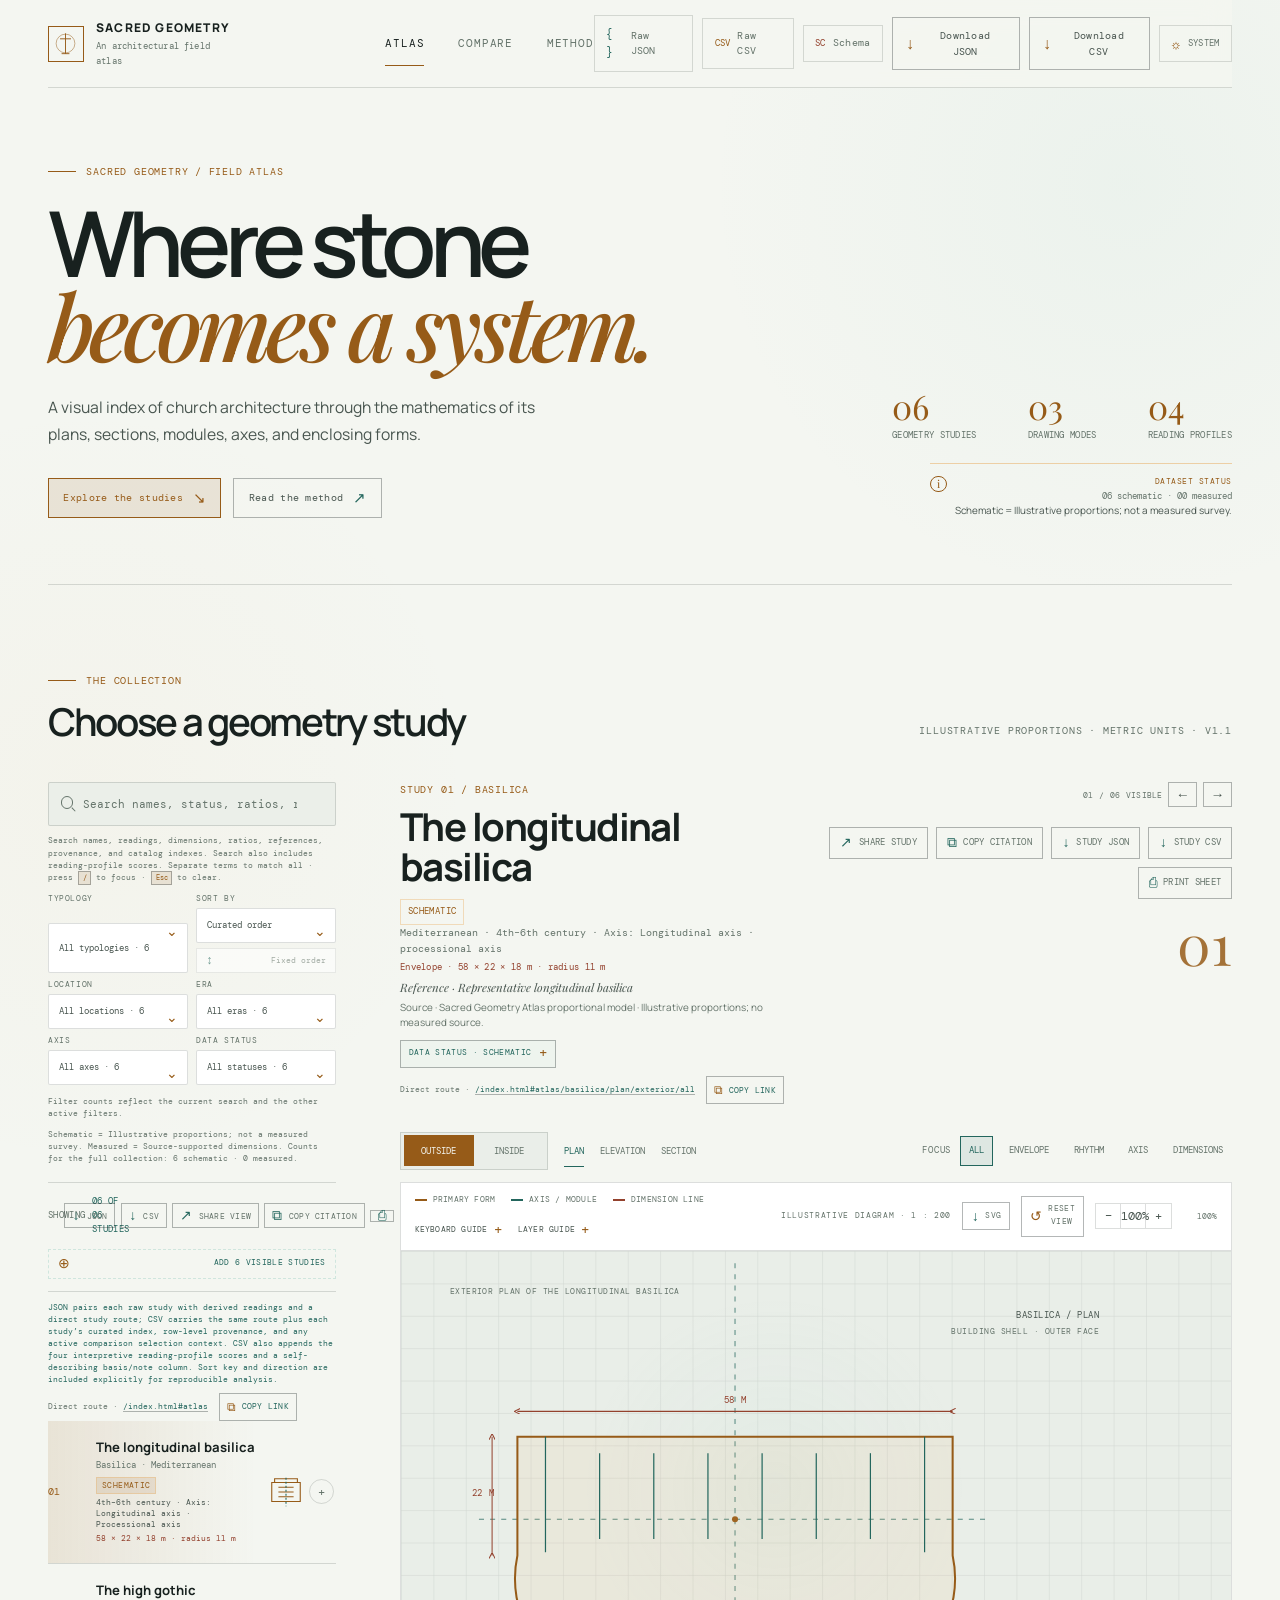
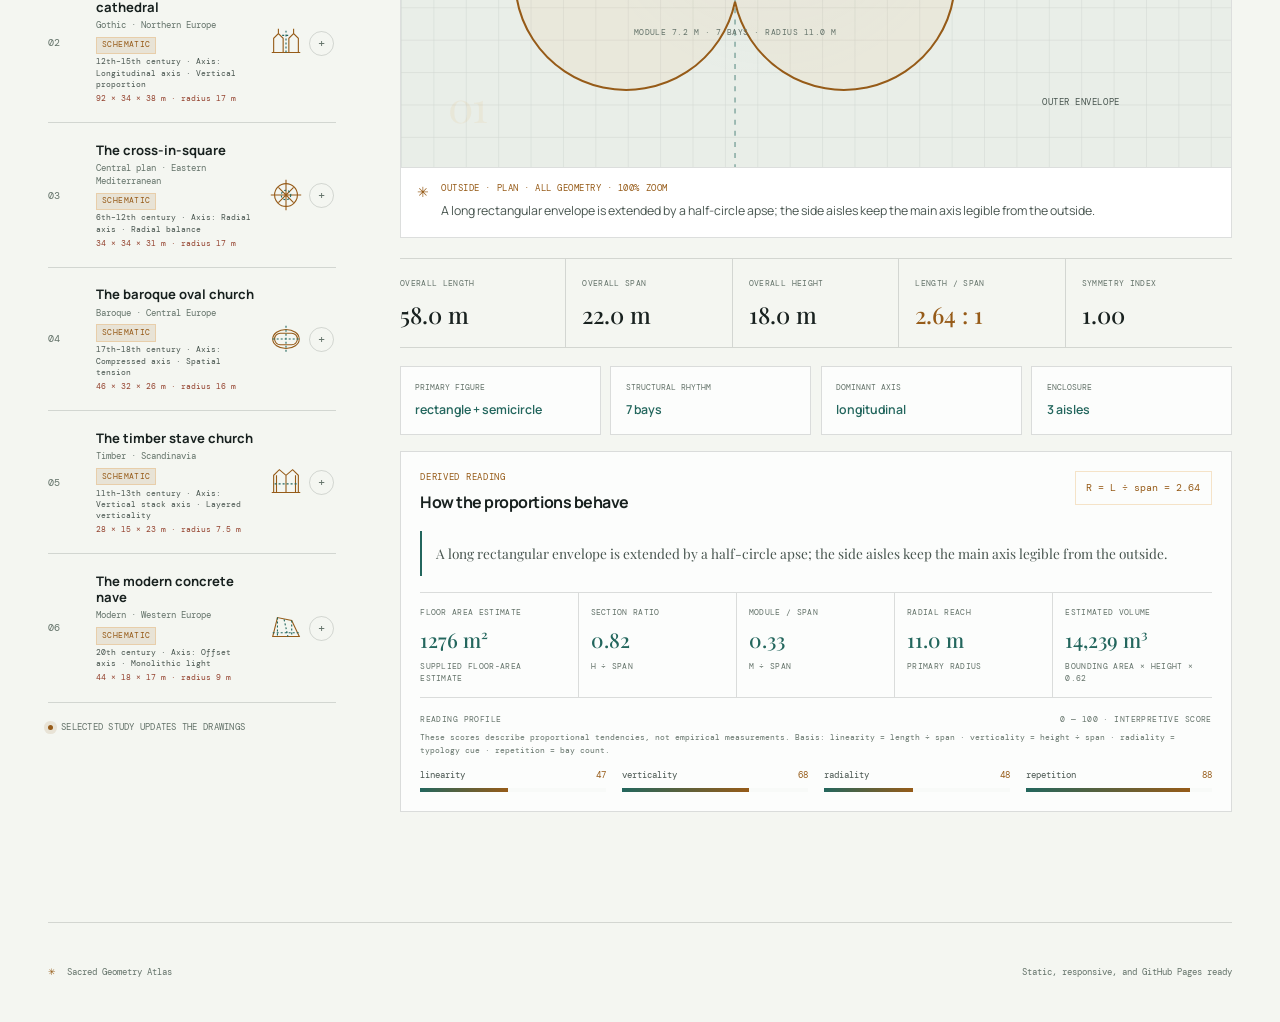
==== index.html @ 27d49a36 "Add static record Atlas handoffs" ====
<!doctype html>
<html lang="en">
  <head>
    <meta charset="utf-8" />
    <meta name="viewport" content="width=device-width, initial-scale=1" />
    <meta name="theme-color" media="(prefers-color-scheme: dark)" content="#111817" />
    <meta name="theme-color" media="(prefers-color-scheme: light)" content="#f4f6f1" />
    <meta name="color-scheme" content="light dark" />
    <script>
      (() => {
        const storageKey = "sacred-geometry-atlas-theme";
        const validModes = ["system", "light", "dark"];
        let storedMode = "";
        try {
          storedMode = window.localStorage.getItem(storageKey) || "";
        } catch (error) {
          // A private or restricted context can decline local preference storage.
        }
        const systemTheme = typeof window.matchMedia === "function" && window.matchMedia("(prefers-color-scheme: light)").matches
          ? "light"
          : "dark";
        const mode = validModes.includes(storedMode) ? storedMode : "system";
        const theme = mode === "system" ? systemTheme : mode;
        document.documentElement.dataset.theme = theme;
        document.documentElement.dataset.themeMode = mode;
        document.documentElement.dataset.themeSource = mode === "system" ? "system" : "user";
        document.documentElement.style.colorScheme = theme;
        const themeColors = typeof document.querySelectorAll === "function"
          ? Array.from(document.querySelectorAll('meta[name="theme-color"]'))
          : [];
        if (!themeColors.length) {
          const themeColor = document.querySelector('meta[name="theme-color"]');
          if (themeColor) themeColors.push(themeColor);
        }
        themeColors.forEach((themeColor) => themeColor.setAttribute("content", theme === "light" ? "#f4f6f1" : "#111817"));
      })();
    </script>
    <link rel="icon" href="favicon.svg" type="image/svg+xml" />
    <link rel="manifest" href="site.webmanifest" />
    <link rel="apple-touch-icon" sizes="180x180" href="icons/atlas-180.png" />
    <meta name="application-name" content="Sacred Geometry Atlas" />
    <meta name="mobile-web-app-capable" content="yes" />
    <meta name="apple-mobile-web-app-capable" content="yes" />
    <meta name="apple-mobile-web-app-title" content="Geometry Atlas" />
    <meta
      name="description"
      content="Sacred Geometry Atlas — an interactive study of church interiors, exteriors, proportions, modules, and symmetry."
    />
    <meta name="robots" content="index, follow" />
    <link rel="canonical" href="./" />
    <meta property="og:type" content="website" />
    <meta property="og:title" content="Sacred Geometry Atlas" />
    <meta
      property="og:description"
      content="Explore church architecture through plans, sections, modules, axes, and enclosing forms."
    />
    <meta property="og:url" content="./" />
    <meta property="og:image" content="og.png" />
    <meta property="og:image:alt" content="Sacred Geometry Atlas title card with an architectural cross-axis and circle drawing." />
    <meta property="og:image:type" content="image/png" />
    <meta property="og:image:width" content="1200" />
    <meta property="og:image:height" content="630" />
    <meta name="twitter:card" content="summary_large_image" />
    <meta name="twitter:title" content="Sacred Geometry Atlas" />
    <meta
      name="twitter:description"
      content="Explore church architecture through plans, sections, modules, axes, and enclosing forms."
    />
    <meta name="twitter:image" content="og.png" />
    <meta name="twitter:image:alt" content="Sacred Geometry Atlas title card with an architectural cross-axis and circle drawing." />
    <script type="application/ld+json">
      {
        "@context": "https://schema.org",
        "@type": "CollectionPage",
        "name": "Sacred Geometry Atlas",
        "description": "An interactive study of church interiors, exteriors, proportions, modules, and symmetry.",
        "inLanguage": "en",
        "isAccessibleForFree": true,
        "keywords": ["church architecture", "sacred geometry", "architectural proportion", "plans", "sections"],
        "mainEntity": {
          "@type": "Dataset",
          "@id": "data/geometry.json",
          "name": "Sacred Geometry Atlas geometry dataset",
          "description": "Schematic proportional studies of church geometry with plans, sections, modules, axes, and enclosing forms.",
          "encodingFormat": "application/json",
          "distribution": [
            {
              "@type": "DataDownload",
              "encodingFormat": "application/json",
              "contentUrl": "data/geometry.json"
            },
            {
              "@type": "DataDownload",
              "encodingFormat": "text/csv",
              "contentUrl": "data/geometry.csv"
            },
            {
              "@type": "DataDownload",
              "encodingFormat": "application/schema+json",
              "contentUrl": "data/geometry.schema.json"
            }
          ]
        }
      }
    </script>
    <title>Sacred Geometry Atlas</title>
    <link rel="preconnect" href="https://fonts.googleapis.com" />
    <link rel="preconnect" href="https://fonts.gstatic.com" crossorigin />
    <link
      href="https://fonts.googleapis.com/css2?family=DM+Mono:wght@400;500&amp;family=Manrope:wght@400;500;600;700;800&amp;family=Playfair+Display:wght@500;600;700&amp;display=swap"
      rel="stylesheet"
    />
    <link rel="stylesheet" href="styles.css" />
    <link rel="alternate" type="application/json" title="Sacred Geometry Atlas dataset" href="data/geometry.json" />
    <link rel="alternate" type="text/csv" title="Sacred Geometry Atlas dataset as CSV" href="data/geometry.csv" />
    <link rel="alternate" type="application/schema+json" title="Sacred Geometry Atlas data schema" href="data/geometry.schema.json" />
  </head>
  <body class="no-js">
    <a class="skip-link skip-link-app" href="#main-content">Skip to content</a>
    <a class="skip-link skip-link-runtime" href="#runtimeFallback">Skip to recovery</a>
    <div class="runtime-fallback" id="runtimeFallback" role="main" aria-labelledby="runtimeFallbackHeading" tabindex="-1">
      <p class="eyebrow"><span class="eyebrow-line" aria-hidden="true"></span> Interactive mode</p>
      <p id="runtimeFallbackHeading" role="status" aria-live="polite" aria-atomic="true"><strong>The atlas is still loading.</strong> If this message remains, enable JavaScript or open the static collection below.</p>
      <div class="runtime-fallback-actions">
        <a class="hero-action hero-action-primary" href="./" data-recovery-reload>Reload the interactive atlas <span aria-hidden="true">↻</span></a>
        <a class="hero-action" href="static.html">Open the static collection <span aria-hidden="true">↗</span></a>
        <a class="hero-action" href="data/geometry.json">Open the static JSON dataset <span aria-hidden="true">↗</span></a>
        <a class="hero-action" href="data/geometry.csv">Open the static CSV dataset <span aria-hidden="true">↗</span></a>
        <a class="hero-action" href="data/geometry.schema.json">Open the data schema <span aria-hidden="true">↗</span></a>
      </div>
    </div>
    <div class="connection-status" id="connectionStatus" role="status" aria-live="polite" aria-atomic="true" hidden>
      <span class="connection-status-mark" aria-hidden="true">⌁</span>
      <span id="connectionStatusText"></span>
    </div>
    <div class="update-status" id="updateStatus" role="region" aria-labelledby="updateStatusText" hidden>
      <span class="update-status-mark" aria-hidden="true">↻</span>
      <span class="update-status-text" id="updateStatusText" role="status" aria-live="polite" aria-atomic="true">A newer Atlas version is ready.</span>
      <button class="update-status-action" id="reloadForUpdate" type="button">Refresh Atlas</button>
    </div>
    <noscript>
      <a class="skip-link skip-link-noscript" href="#noscript-heading">Skip to collection</a>
      <div class="noscript-message">
        <strong>The interactive drawings need JavaScript.</strong>
        <span>Read the plain-text index below or open the static dataset.</span>
        <a class="noscript-link noscript-method-link" href="#noscript-method-heading">Read the reading key <span aria-hidden="true">→</span></a>
        <a class="noscript-link" href="data/geometry.json">Open the JSON dataset <span aria-hidden="true">→</span></a>
        <a class="noscript-link" href="data/geometry.csv">Open the CSV dataset <span aria-hidden="true">→</span></a>
        <a class="noscript-link" href="data/geometry.schema.json">Open the data schema <span aria-hidden="true">→</span></a>
      </div>
      <section class="noscript-index" role="main" aria-labelledby="noscript-heading">
        <p class="eyebrow"><span class="eyebrow-line" aria-hidden="true"></span> Plain-text index</p>
        <h1 id="noscript-heading" tabindex="-1">The collection</h1>
        <!-- geometry-noscript:start -->
        <p class="noscript-intro">Six schematic studies of church geometry, expressed through plans, sections, modules, axes, and enclosing forms. Dimensions are shown as length × span × height in meters. Schema 1.1 · units: meters.</p>
        <ol class="noscript-list">
          <li id="atlas/basilica/plan/exterior/all" tabindex="-1"><span class="noscript-number" aria-hidden="true">01</span><span><strong><a class="noscript-study-link" href="#atlas/basilica/plan/exterior/all" aria-label="Jump to the static record for study 01, The longitudinal basilica; interactive drawings require JavaScript" aria-describedby="atlas-meta-basilica atlas-derived-basilica atlas-provenance-basilica atlas-reading-basilica">The longitudinal basilica</a></strong><span class="noscript-record-actions"><a class="noscript-interactive-link" href="./#atlas/basilica/plan/exterior/all" aria-label="Open study 01, The longitudinal basilica in the interactive Atlas; JavaScript required">Open interactive view <span aria-hidden="true">↗</span></a></span><small id="atlas-meta-basilica">Basilica · Mediterranean · 4th–6th century · Processional axis · Axis: Longitudinal axis · schematic (Illustrative proportions; not a measured survey.) · 58 × 22 × 18 m · Reference: Representative longitudinal basilica</small><span class="noscript-derived" id="atlas-derived-basilica">Readings: 7 bays · module 7.2 m · radius 11 m · length / span 2.64 · height / span 0.82 · symmetry 1.00 · floor area 1,276 m² (supplied floor-area estimate) · volume 14,239 m³ (Bounding area × height × 0.62) · reading profile (interpretive 0–100): linearity 47 · verticality 68 · radiality 48 · repetition 88. Interpretive proportional tendencies, not empirical measurements. Basis: linearity = length ÷ span · verticality = height ÷ span · radiality = typology cue · repetition = bay count.</span><span class="noscript-provenance" id="atlas-provenance-basilica">Provenance: Sacred Geometry Atlas proportional model · Illustrative proportions; no measured source.</span><span class="noscript-reading" id="atlas-reading-basilica">Reading: The nave is read as a repeated bay module: length is a sequence, while the apse closes the axis with a single primary radius.</span></span></li>
          <li id="atlas/gothic/plan/exterior/all" tabindex="-1"><span class="noscript-number" aria-hidden="true">02</span><span><strong><a class="noscript-study-link" href="#atlas/gothic/plan/exterior/all" aria-label="Jump to the static record for study 02, The high gothic cathedral; interactive drawings require JavaScript" aria-describedby="atlas-meta-gothic atlas-derived-gothic atlas-provenance-gothic atlas-reading-gothic">The high gothic cathedral</a></strong><span class="noscript-record-actions"><a class="noscript-interactive-link" href="./#atlas/gothic/plan/exterior/all" aria-label="Open study 02, The high gothic cathedral in the interactive Atlas; JavaScript required">Open interactive view <span aria-hidden="true">↗</span></a></span><small id="atlas-meta-gothic">Gothic · Northern Europe · 12th–15th century · Vertical proportion · Axis: Longitudinal axis · schematic (Illustrative proportions; not a measured survey.) · 92 × 34 × 38 m · Reference: Representative high gothic cathedral</small><span class="noscript-derived" id="atlas-derived-gothic">Readings: 8 bays · module 11.5 m · radius 17 m · length / span 2.71 · height / span 1.12 · symmetry 1.00 · floor area 3,128 m² (supplied floor-area estimate) · volume 64,187 m³ (Bounding area × height × 0.54) · reading profile (interpretive 0–100): linearity 49 · verticality 93 · radiality 42 · repetition 100. Interpretive proportional tendencies, not empirical measurements. Basis: linearity = length ÷ span · verticality = height ÷ span · radiality = typology cue · repetition = bay count.</span><span class="noscript-provenance" id="atlas-provenance-gothic">Provenance: Sacred Geometry Atlas proportional model · Illustrative proportions; no measured source.</span><span class="noscript-reading" id="atlas-reading-gothic">Reading: The pointed arch converts a regular bay into a vertical instrument: repeated modules rise toward a high, narrow crown.</span></span></li>
          <li id="atlas/byzantine/plan/exterior/all" tabindex="-1"><span class="noscript-number" aria-hidden="true">03</span><span><strong><a class="noscript-study-link" href="#atlas/byzantine/plan/exterior/all" aria-label="Jump to the static record for study 03, The cross-in-square; interactive drawings require JavaScript" aria-describedby="atlas-meta-byzantine atlas-derived-byzantine atlas-provenance-byzantine atlas-reading-byzantine">The cross-in-square</a></strong><span class="noscript-record-actions"><a class="noscript-interactive-link" href="./#atlas/byzantine/plan/exterior/all" aria-label="Open study 03, The cross-in-square in the interactive Atlas; JavaScript required">Open interactive view <span aria-hidden="true">↗</span></a></span><small id="atlas-meta-byzantine">Central plan · Eastern Mediterranean · 6th–12th century · Radial balance · Axis: Radial axis · schematic (Illustrative proportions; not a measured survey.) · 34 × 34 × 31 m · Reference: Representative cross-in-square church</small><span class="noscript-derived" id="atlas-derived-byzantine">Readings: 4 bays · module 8.5 m · radius 17 m · length / span 1.00 · height / span 0.91 · symmetry 0.95 · floor area 1,156 m² (supplied floor-area estimate) · volume 20,755 m³ (Bounding area × height × 0.58) · reading profile (interpretive 0–100): linearity 0 · verticality 76 · radiality 100 · repetition 50. Interpretive proportional tendencies, not empirical measurements. Basis: linearity = length ÷ span · verticality = height ÷ span · radiality = typology cue · repetition = bay count.</span><span class="noscript-provenance" id="atlas-provenance-byzantine">Provenance: Sacred Geometry Atlas proportional model · Illustrative proportions; no measured source.</span><span class="noscript-reading" id="atlas-reading-byzantine">Reading: Four equal arms lock into a square field, turning the central dome into the geometric and visual center of the room.</span></span></li>
          <li id="atlas/baroque/plan/exterior/all" tabindex="-1"><span class="noscript-number" aria-hidden="true">04</span><span><strong><a class="noscript-study-link" href="#atlas/baroque/plan/exterior/all" aria-label="Jump to the static record for study 04, The baroque oval church; interactive drawings require JavaScript" aria-describedby="atlas-meta-baroque atlas-derived-baroque atlas-provenance-baroque atlas-reading-baroque">The baroque oval church</a></strong><span class="noscript-record-actions"><a class="noscript-interactive-link" href="./#atlas/baroque/plan/exterior/all" aria-label="Open study 04, The baroque oval church in the interactive Atlas; JavaScript required">Open interactive view <span aria-hidden="true">↗</span></a></span><small id="atlas-meta-baroque">Baroque · Central Europe · 17th–18th century · Spatial tension · Axis: Compressed axis · schematic (Illustrative proportions; not a measured survey.) · 46 × 32 × 26 m · Reference: Representative baroque oval church</small><span class="noscript-derived" id="atlas-derived-baroque">Readings: 4 bays · module 8 m · radius 16 m · length / span 1.44 · height / span 0.81 · symmetry 0.82 · floor area 1,472 m² (supplied floor-area estimate) · volume 24,111 m³ (Bounding area × height × 0.63) · reading profile (interpretive 0–100): linearity 13 · verticality 68 · radiality 84 · repetition 50. Interpretive proportional tendencies, not empirical measurements. Basis: linearity = length ÷ span · verticality = height ÷ span · radiality = typology cue · repetition = bay count.</span><span class="noscript-provenance" id="atlas-provenance-baroque">Provenance: Sacred Geometry Atlas proportional model · Illustrative proportions; no measured source.</span><span class="noscript-reading" id="atlas-reading-baroque">Reading: An ellipse replaces the static circle: its two radii pull the room between centered gathering and directional movement.</span></span></li>
          <li id="atlas/stave/plan/exterior/all" tabindex="-1"><span class="noscript-number" aria-hidden="true">05</span><span><strong><a class="noscript-study-link" href="#atlas/stave/plan/exterior/all" aria-label="Jump to the static record for study 05, The timber stave church; interactive drawings require JavaScript" aria-describedby="atlas-meta-stave atlas-derived-stave atlas-provenance-stave atlas-reading-stave">The timber stave church</a></strong><span class="noscript-record-actions"><a class="noscript-interactive-link" href="./#atlas/stave/plan/exterior/all" aria-label="Open study 05, The timber stave church in the interactive Atlas; JavaScript required">Open interactive view <span aria-hidden="true">↗</span></a></span><small id="atlas-meta-stave">Timber · Scandinavia · 11th–13th century · Layered verticality · Axis: Vertical stack axis · schematic (Illustrative proportions; not a measured survey.) · 28 × 15 × 23 m · Reference: Representative timber stave church</small><span class="noscript-derived" id="atlas-derived-stave">Readings: 5 bays · module 4 m · radius 7.5 m · length / span 1.87 · height / span 1.53 · symmetry 0.90 · floor area 420 m² (supplied floor-area estimate) · volume 5,603 m³ (Bounding area × height × 0.58) · reading profile (interpretive 0–100): linearity 25 · verticality 100 · radiality 36 · repetition 63. Interpretive proportional tendencies, not empirical measurements. Basis: linearity = length ÷ span · verticality = height ÷ span · radiality = typology cue · repetition = bay count.</span><span class="noscript-provenance" id="atlas-provenance-stave">Provenance: Sacred Geometry Atlas proportional model · Illustrative proportions; no measured source.</span><span class="noscript-reading" id="atlas-reading-stave">Reading: A small footprint becomes tall through stacked frames: the module is narrow, repeated, and pulled upward into the roof.</span></span></li>
          <li id="atlas/concrete/plan/exterior/all" tabindex="-1"><span class="noscript-number" aria-hidden="true">06</span><span><strong><a class="noscript-study-link" href="#atlas/concrete/plan/exterior/all" aria-label="Jump to the static record for study 06, The modern concrete nave; interactive drawings require JavaScript" aria-describedby="atlas-meta-concrete atlas-derived-concrete atlas-provenance-concrete atlas-reading-concrete">The modern concrete nave</a></strong><span class="noscript-record-actions"><a class="noscript-interactive-link" href="./#atlas/concrete/plan/exterior/all" aria-label="Open study 06, The modern concrete nave in the interactive Atlas; JavaScript required">Open interactive view <span aria-hidden="true">↗</span></a></span><small id="atlas-meta-concrete">Modern · Western Europe · 20th century · Monolithic light · Axis: Offset axis · schematic (Illustrative proportions; not a measured survey.) · 44 × 18 × 17 m · Reference: Representative modern concrete nave</small><span class="noscript-derived" id="atlas-derived-concrete">Readings: 4 bays · module 11 m · radius 9 m · length / span 2.44 · height / span 0.94 · symmetry 0.76 · floor area 792 m² (supplied floor-area estimate) · volume 9,155 m³ (Bounding area × height × 0.68) · reading profile (interpretive 0–100): linearity 41 · verticality 79 · radiality 28 · repetition 50. Interpretive proportional tendencies, not empirical measurements. Basis: linearity = length ÷ span · verticality = height ÷ span · radiality = typology cue · repetition = bay count.</span><span class="noscript-provenance" id="atlas-provenance-concrete">Provenance: Sacred Geometry Atlas proportional model · Illustrative proportions; no measured source.</span><span class="noscript-reading" id="atlas-reading-concrete">Reading: The primary figure is a precise frame interrupted by light: a clear module with one deliberate asymmetry to admit the sky.</span></span></li>
        </ol>
        <section class="noscript-status-key" aria-labelledby="noscript-status-key-heading">
          <p class="noscript-status-key-kicker">Evidence labels</p>
          <h2 id="noscript-status-key-heading">Data status key</h2>
          <p class="noscript-status-key-intro">The published schema defines 2 data statuses; each record carries one label and a provenance note.</p>
          <dl class="noscript-status-key-grid">
            <div><dt><span class="noscript-status-key-label" data-status="schematic">Schematic</span> <code>schematic</code></dt><dd>Illustrative proportions; not a measured survey.<span class="noscript-status-key-count">6 records</span></dd></div>
            <div><dt><span class="noscript-status-key-label" data-status="measured">Measured</span> <code>measured</code></dt><dd>Source-supported dimensions.<span class="noscript-status-key-count">0 records</span></dd></div>
          </dl>
        </section>
        <p class="noscript-note">The records are labeled schematic. The current collection is a schematic proportional study, not a measured survey or a claim about every church. Schema 1.1 · units: meters. Enable JavaScript for interactive drawings, comparison, filters, and downloadable exports.</p>
        <!-- geometry-noscript:end -->
      </section>
      <section class="noscript-method" aria-labelledby="noscript-method-heading">
        <p class="eyebrow"><span class="eyebrow-line" aria-hidden="true"></span> Reading key</p>
        <h2 id="noscript-method-heading" tabindex="-1">How to read the geometry records</h2>
        <p class="noscript-method-intro">Each record’s data status and provenance note describe its evidence level; the values below are analytical aids and should not be read as measured survey results without supporting source context.</p>
        <dl class="noscript-method-grid" id="noscript-method-grid">
          <div><dt>Axis</dt><dd>The dominant directional line through the plan or section.</dd></div>
          <div><dt>Length ÷ span</dt><dd>A higher ratio reinforces a long, processional reading.</dd></div>
          <div><dt>Height ÷ span</dt><dd>A taller value indicates stronger vertical emphasis.</dd></div>
          <div><dt>Module</dt><dd>The notional repeat unit that sets the pace of bays or frames.</dd></div>
          <div><dt>Symmetry index</dt><dd>A normalized 0–1 reading of how closely the plan mirrors itself.</dd></div>
          <div><dt>Floor area reading</dt><dd>Uses a supplied floor-area estimate when available; otherwise it uses length × span. Each record names the basis.</dd></div>
          <div><dt>Estimated volume</dt><dd>An optional estimate; its calculation basis and provenance travel with the record.</dd></div>
          <div><dt>Reading profile</dt><dd>Four interpretive 0–100 scores: normalized length ÷ span, height ÷ span, a typology cue, and normalized bay count. They describe tendencies, not empirical measurements.</dd></div>
        </dl>
        <div class="noscript-artifact-actions" role="group" aria-label="Open static atlas artifacts">
          <a href="data/geometry.json">Open JSON dataset <span aria-hidden="true">↗</span></a>
          <a href="data/geometry.csv">Open CSV dataset <span aria-hidden="true">↗</span></a>
          <a href="data/geometry.schema.json">Open data schema <span aria-hidden="true">↗</span></a>
        </div>
      </section>
    </noscript>

    <div class="data-error" id="dataError" role="main" aria-labelledby="dataErrorHeading" aria-describedby="dataErrorDescription" tabindex="-1" hidden>
      <p class="eyebrow"><span class="eyebrow-line" aria-hidden="true"></span> Atlas unavailable</p>
      <h1 id="dataErrorHeading" tabindex="-1">Geometry data could not be loaded.</h1>
      <p id="dataErrorDescription" role="alert" aria-live="assertive" aria-atomic="true">The interactive collection is temporarily missing its local dataset. Reload the atlas, or open the static collection while the connection is restored.</p>
      <div class="data-error-actions">
        <a class="hero-action hero-action-primary" href="./" data-recovery-reload>Reload the atlas <span aria-hidden="true">↻</span></a>
        <a class="hero-action" href="static.html">Open the static collection <span aria-hidden="true">↗</span></a>
        <a class="hero-action" href="data/geometry.json">Open the static JSON dataset <span aria-hidden="true">↗</span></a>
        <a class="hero-action" href="data/geometry.csv">Open the static CSV dataset <span aria-hidden="true">↗</span></a>
        <a class="hero-action" href="data/geometry.schema.json">Open the data schema <span aria-hidden="true">↗</span></a>
      </div>
    </div>

    <header class="site-header">
      <a class="brand" href="#atlas" aria-label="Sacred Geometry Atlas home">
        <span class="brand-mark" aria-hidden="true">
          <svg viewBox="0 0 32 32" aria-hidden="true" focusable="false">
            <path d="M16 3v26M9 10h14M11 29h10" />
            <circle cx="16" cy="16" r="12" />
          </svg>
        </span>
        <span>
          <span class="brand-name">Sacred Geometry</span>
          <span class="brand-subtitle">An architectural field atlas</span>
        </span>
      </a>

      <nav class="main-nav" aria-label="Primary navigation">
        <a class="nav-button is-active" data-view="atlas" href="#atlas" aria-controls="atlas" aria-current="page">Atlas</a>
        <a class="nav-button" data-view="compare" href="#compare" aria-controls="compareView"><span>Compare</span><span class="nav-count" id="compareNavCount" aria-hidden="true" hidden></span></a>
        <a class="nav-button" data-view="method" href="#method" aria-controls="methodView">Method</a>
      </nav>

      <div class="header-actions">
        <a class="dataset-link dataset-link-json" href="data/geometry.json" aria-label="Open the static atlas dataset as JSON" title="Open the static atlas dataset as JSON">
          <span class="dataset-icon" aria-hidden="true">{ }</span>
          <span>Raw JSON</span>
        </a>
        <a class="dataset-link dataset-link-csv" href="data/geometry.csv" aria-label="Open the static atlas dataset as CSV" title="Open the static atlas dataset as CSV">
          <span class="dataset-icon" aria-hidden="true">CSV</span>
          <span>Raw CSV</span>
        </a>
        <a class="dataset-link dataset-link-schema" href="data/geometry.schema.json" aria-label="Open the Sacred Geometry Atlas data schema" title="Open the Sacred Geometry Atlas data schema">
          <span class="dataset-icon" aria-hidden="true">SC</span>
          <span>Schema</span>
        </a>
        <button class="download-button" id="downloadData" type="button" aria-label="Download full atlas data as JSON" title="Download full atlas data as JSON">
          <span class="download-icon" aria-hidden="true">↓</span>
          <span class="download-label">Download JSON</span>
        </button>
        <button class="download-button" id="downloadCsvData" type="button" aria-label="Download full atlas data as CSV" title="Download full atlas data as CSV">
          <span class="download-icon" aria-hidden="true">↓</span>
          <span class="download-label">Download CSV</span>
        </button>
        <button class="download-button install-button" id="installApp" type="button" aria-label="Install Sacred Geometry Atlas" title="Install Sacred Geometry Atlas" hidden>
          <span class="download-icon" aria-hidden="true">⊞</span>
          <span class="download-label">Install Atlas</span>
        </button>
        <button class="theme-toggle" id="themeToggle" type="button" data-theme-mode="system" aria-label="Color theme: System. Switch to light theme" title="Color theme: System. Switch to light theme" hidden>
          <span class="theme-toggle-icon" aria-hidden="true">◐</span>
          <span class="theme-toggle-label">System</span>
        </button>
      </div>
      <span class="sr-only" id="downloadStatus" role="status" aria-live="polite" aria-atomic="true"></span>
      <span class="sr-only" id="csvDownloadStatus" role="status" aria-live="polite" aria-atomic="true"></span>
      <span class="sr-only" id="installStatus" role="status" aria-live="polite" aria-atomic="true"></span>
      <span class="sr-only" id="themeStatus" role="status" aria-live="polite" aria-atomic="true"></span>
    </header>

    <div class="action-recovery" id="downloadRecovery" role="region" aria-labelledby="downloadRecoveryHeading" tabindex="-1" hidden>
      <p class="action-recovery-message" id="downloadRecoveryHeading" role="status" aria-live="polite" aria-atomic="true"></p>
      <div class="action-recovery-actions">
        <a class="hero-action hero-action-primary" id="downloadRecoveryContext" href="#atlas" aria-label="Open the current export route" title="Open the current export route" hidden>
          <span data-download-recovery-context-label>Open current route</span> <span aria-hidden="true">↗</span>
        </a>
        <a class="hero-action hero-action-primary" href="data/geometry.json">Open the static JSON dataset <span aria-hidden="true">↗</span></a>
        <a class="hero-action" href="data/geometry.csv">Open the static CSV dataset <span aria-hidden="true">↗</span></a>
        <a class="hero-action" href="data/geometry.schema.json">Open the data schema <span aria-hidden="true">↗</span></a>
        <button class="action-recovery-dismiss" id="dismissDownloadRecovery" type="button" aria-label="Dismiss download recovery message" aria-keyshortcuts="Escape" title="Dismiss download recovery message">Dismiss</button>
      </div>
    </div>

    <main id="main-content" tabindex="-1">
      <section class="hero" aria-labelledby="page-title">
        <div class="hero-copy">
          <p class="eyebrow"><span class="eyebrow-line" aria-hidden="true"></span> Sacred geometry / field atlas</p>
          <h1 id="page-title">Where stone<br /><em>becomes a system.</em></h1>
          <p class="hero-intro">
            A visual index of church architecture through the mathematics of its plans, sections,
            modules, axes, and enclosing forms.
          </p>
          <div class="hero-actions">
            <a class="hero-action hero-action-primary" href="#atlas">Explore the studies <span aria-hidden="true">↘</span></a>
            <a class="hero-action" data-method-link href="#method">Read the method <span aria-hidden="true">↗</span></a>
          </div>
        </div>

        <div class="hero-aside">
          <div class="hero-stats" role="group" aria-label="Atlas statistics">
            <div class="hero-stat">
              <span class="stat-number" id="studyCount">06</span>
              <span class="stat-label">geometry studies</span>
            </div>
            <div class="hero-stat">
              <span class="stat-number" id="modeCount">03</span>
              <span class="stat-label">drawing modes</span>
            </div>
            <div class="hero-stat">
              <span class="stat-number" id="profileCount">04</span>
              <span class="stat-label">reading profiles</span>
            </div>
          </div>
          <p class="hero-data-note" id="heroDataNote" data-status="schematic" role="note" aria-label="Dataset status: 06 schematic · 00 measured. Schematic = illustrative proportions; not a measured survey.">
            <span class="hero-data-note-mark" aria-hidden="true">i</span>
            <span><strong>Dataset status</strong><span id="heroDataNoteText">06 schematic · 00 measured</span><span class="hero-data-note-definition" id="heroDataNoteDefinition">Schematic = illustrative proportions; not a measured survey.</span></span>
          </p>
        </div>
      </section>

      <section class="workspace" id="atlas" aria-labelledby="atlas-heading">
        <div class="section-heading">
          <div>
            <p class="eyebrow"><span class="eyebrow-line" aria-hidden="true"></span> The collection</p>
            <h2 id="atlas-heading" tabindex="-1">Choose a geometry study</h2>
          </div>
          <p class="section-note" id="atlasSchemaNote">Illustrative proportions · metric units · v1.1</p>
        </div>

        <div class="atlas-layout">
          <aside class="catalog-panel" aria-label="Church geometry studies">
            <div class="catalog-tools">
              <div class="search-field">
                <label class="sr-only" for="searchInput">Search geometry studies</label>
                <span class="search-icon" aria-hidden="true"></span>
                <input id="searchInput" type="search" placeholder="Search names, status, ratios, refs" autocomplete="off" spellcheck="false" autocapitalize="none" aria-describedby="searchHelp" aria-keyshortcuts="/ Escape" />
                <button class="search-clear" id="clearSearchInput" type="button" aria-label="Clear search" title="Clear search" hidden>×</button>
              </div>
              <p class="catalog-search-note" id="searchHelp">Search names, readings, dimensions, ratios, references, provenance, and catalog indexes. Search also includes reading-profile scores. Separate terms to match all · press <kbd>/</kbd> to focus · <kbd>Esc</kbd> to clear.</p>
              <div class="tool-row">
                <label class="select-wrap">
                  <span class="select-label">Typology</span>
                  <select id="filterSelect" aria-describedby="filterHelp">
                    <option value="all">All typologies</option>
                  </select>
                </label>
                <div class="sort-control">
                  <label class="select-wrap sort-select">
                    <span class="select-label">Sort by</span>
                    <select id="sortSelect" aria-describedby="sortHelp">
                      <option value="index">Curated order</option>
                      <option value="length">Length · longest first</option>
                      <option value="height">Height · tallest first</option>
                      <option value="span">Span · widest first</option>
                      <option value="ratio">Length / span · highest first</option>
                      <option value="symmetry">Symmetry · highest first</option>
                      <option value="linearity">Linearity profile · highest first</option>
                      <option value="verticality">Verticality profile · highest first</option>
                      <option value="radiality">Radiality profile · highest first</option>
                      <option value="repetition">Repetition profile · highest first</option>
                      <option value="name">Name · A–Z</option>
                    </select>
                  </label>
                  <button class="sort-direction-toggle" id="sortDirection" type="button" aria-label="Curated order is fixed; choose a measure or profile to reverse its order" aria-describedby="sortDirectionHelp" aria-pressed="false" title="Curated order is fixed; choose a measure or profile to reverse its order" disabled><span class="sort-direction-icon" aria-hidden="true">↕</span><span class="sort-direction-label">Fixed order</span></button>
                </div>
              </div>
              <span class="sr-only" id="sortHelp">Numeric measures and reading profiles sort from largest to smallest; name sorts A–Z.</span>
              <span class="sr-only" id="sortDirectionHelp">Use the Order control to reverse the active sort: largest or smallest for numeric measures and profiles, or A–Z or Z–A for names. Tied records retain deterministic catalog order.</span>
              <div class="tool-row tool-row-secondary">
                <label class="select-wrap">
                  <span class="select-label">Location</span>
                  <select id="filterPlace" aria-describedby="filterHelp">
                    <option value="all">All locations</option>
                  </select>
                </label>
                <label class="select-wrap">
                  <span class="select-label">Era</span>
                  <select id="filterEra" aria-describedby="filterHelp">
                    <option value="all">All eras</option>
                  </select>
                </label>
              </div>
              <div class="tool-row tool-row-secondary">
                <label class="select-wrap">
                  <span class="select-label">Axis</span>
                  <select id="filterAxis" aria-describedby="filterHelp">
                    <option value="all">All axes</option>
                  </select>
                </label>
                <label class="select-wrap">
                  <span class="select-label">Data status</span>
                  <select id="filterStatus" aria-describedby="filterHelp statusHelp">
                    <option value="all">All statuses</option>
                    <option value="schematic">Schematic</option>
                    <option value="measured">Measured</option>
                  </select>
                </label>
              </div>
              <p class="catalog-filter-note" id="filterHelp">Filter counts reflect the current search and the other active filters.</p>
              <p class="catalog-data-note" id="statusHelp">Schematic = illustrative proportions; not a measured survey. Measured = source-supported dimensions. Counts for the full collection: 6 schematic · 0 measured.</p>
            </div>

            <div class="catalog-summary">
              <div class="catalog-summary-readout">
                <span class="catalog-summary-label">Showing</span>
                <span id="catalogResultCount" role="status" aria-live="polite" aria-atomic="true" aria-label="06 of 06 studies; the full collection.">06 of 06 studies</span>
              </div>
              <div class="catalog-summary-actions" role="group" aria-label="Catalog actions">
                <button class="share-button catalog-action" id="downloadCatalogView" type="button" aria-label="Export current catalog view as JSON" title="Export current catalog view as JSON">
                  <span aria-hidden="true">↓</span>
                  <span>JSON</span>
                </button>
                <button class="share-button catalog-action" id="downloadCatalogCsv" type="button" aria-label="Export current catalog view as CSV" title="Export current catalog view as CSV">
                  <span aria-hidden="true">↓</span>
                  <span>CSV</span>
                </button>
                <button class="share-button catalog-action catalog-share-button" id="shareCatalog" type="button" aria-label="Share current catalog view" aria-controls="catalogShareFallback" aria-expanded="false" title="Share current catalog view">
                  <span aria-hidden="true">↗</span>
                  <span>Share view</span>
                </button>
                <button class="share-button catalog-action catalog-citation-button" id="copyCatalogCitation" type="button" aria-label="Copy a citation for this catalog view" aria-controls="catalogCitationFallback" aria-expanded="false" title="Copy a citation for this catalog view">
                  <span aria-hidden="true">⧉</span>
                  <span>Copy citation</span>
                </button>
                <button class="share-button catalog-action catalog-print-button" id="printCatalog" type="button" aria-label="Print the current catalog view" title="Print the current catalog view">
                  <span aria-hidden="true">⎙</span>
                  <span>Print</span>
                </button>
              </div>
            </div>
            <div class="catalog-batch-actions" role="group" aria-label="Batch comparison actions">
              <button class="catalog-batch-action" id="selectVisibleCompare" type="button" aria-label="Add visible studies to comparison" title="Add visible studies to comparison">
                <span aria-hidden="true">⊕</span>
                <span>Add visible to compare</span>
              </button>
            </div>
            <p class="catalog-export-note" id="catalogExportNote">JSON pairs each raw study with derived readings and a direct study route; CSV carries the same route plus each study’s curated index, row-level provenance, and any active comparison selection context. CSV also appends the four interpretive reading-profile scores and a self-describing basis/note column. Sort key and direction are included explicitly for reproducible analysis.</p>
            <p class="catalog-route" id="catalogRoute">Direct route · <a class="catalog-route-link" href="#atlas" aria-label="Open current catalog view in Atlas" title="Open current catalog view in Atlas">#atlas</a> <button class="route-copy-button" id="copyCatalogRoute" type="button" aria-label="Copy current catalog route" title="Copy current catalog route" aria-controls="catalogRouteFallback" aria-expanded="false"><span aria-hidden="true">⧉</span><span>Copy link</span></button></p>
            <span class="sr-only" id="catalogRouteStatus" role="status" aria-live="polite" aria-atomic="true"></span>
            <div class="manual-copy-fallback route-copy-fallback" id="catalogRouteFallback" role="region" aria-labelledby="catalogRouteFallbackHeading" hidden>
              <div class="manual-copy-fallback-heading-row">
                <p class="manual-copy-fallback-heading" id="catalogRouteFallbackHeading">Copy this catalog route manually</p>
                <button class="manual-copy-fallback-dismiss" data-dismiss-fallback="catalogRouteFallback" type="button" aria-label="Hide catalog route manual-copy field" title="Hide manual-copy field">Hide</button>
              </div>
              <textarea id="catalogRouteFallbackText" rows="2" readonly aria-label="Catalog route URL" aria-describedby="catalogRouteFallbackHint"></textarea>
              <p class="manual-copy-fallback-hint" id="catalogRouteFallbackHint">The full route is selected for copying.</p>
            </div>
            <span class="sr-only" id="catalogLiveStatus" role="status" aria-live="polite" aria-atomic="true"></span>
            <span class="sr-only" id="catalogDownloadStatus" role="status" aria-live="polite" aria-atomic="true"></span>
            <span class="sr-only" id="catalogShareStatus" role="status" aria-live="polite" aria-atomic="true"></span>
            <span class="sr-only" id="catalogCitationStatus" role="status" aria-live="polite" aria-atomic="true"></span>
            <div class="manual-copy-fallback" id="catalogShareFallback" role="region" aria-labelledby="catalogShareFallbackHeading" hidden>
              <div class="manual-copy-fallback-heading-row">
                <p class="manual-copy-fallback-heading" id="catalogShareFallbackHeading">Copy this catalog share message manually</p>
                <button class="manual-copy-fallback-dismiss" data-dismiss-fallback="catalogShareFallback" type="button" aria-label="Hide catalog share message manual-copy field" title="Hide manual-copy field">Hide</button>
              </div>
              <textarea id="catalogShareFallbackText" rows="4" readonly aria-label="Catalog share message and link" aria-describedby="catalogShareFallbackHint"></textarea>
              <p class="manual-copy-fallback-hint" id="catalogShareFallbackHint">The message and route are selected for copying.</p>
            </div>
            <div class="manual-copy-fallback" id="catalogCitationFallback" role="region" aria-labelledby="catalogCitationFallbackHeading" hidden>
              <div class="manual-copy-fallback-heading-row">
                <p class="manual-copy-fallback-heading" id="catalogCitationFallbackHeading">Copy this catalog citation manually</p>
                <button class="manual-copy-fallback-dismiss" data-dismiss-fallback="catalogCitationFallback" type="button" aria-label="Hide catalog citation manual-copy field" title="Hide manual-copy field">Hide</button>
              </div>
              <textarea id="catalogCitationFallbackText" rows="5" readonly aria-label="Catalog citation" aria-describedby="catalogCitationFallbackHint"></textarea>
              <p class="manual-copy-fallback-hint" id="catalogCitationFallbackHint">The citation is selected for copying.</p>
            </div>
            <div class="active-filters" id="activeFilters" role="group" aria-label="Active catalog settings" hidden></div>
            <ul class="catalog-list" id="churchList" aria-label="Geometry study choices"></ul>
            <div class="empty-state" id="emptyState" aria-live="polite" aria-atomic="true" hidden>
              <span class="empty-mark" aria-hidden="true">∅</span>
              <p id="emptyStateMessage">No studies match the current catalog view.</p>
              <button class="clear-search" id="clearSearch" type="button" aria-label="Clear catalog search, filters, and sort" title="Clear catalog search, filters, and sort">Clear catalog view</button>
            </div>
            <div class="compare-tray" id="compareTray" hidden>
              <div class="compare-tray-readout">
                <span class="compare-tray-label">Compare set</span>
                <strong id="compareCount" role="status" aria-live="polite" aria-atomic="true">0 selected</strong>
                <span class="compare-tray-summary" id="compareSummary" aria-hidden="true"></span>
                <span class="compare-tray-provenance" id="compareProvenance" role="note" hidden></span>
              </div>
              <div class="compare-tray-actions">
                <button id="clearCompare" type="button" aria-label="Clear comparison selection">Clear</button>
                <button id="openCompare" type="button" aria-controls="compareView" aria-keyshortcuts="c" aria-label="Compare selected studies (select at least two)" title="Compare selected studies (select at least two)" disabled><span class="compare-action-label">Compare selected</span> <span aria-hidden="true">→</span></button>
              </div>
            </div>
            <p class="catalog-footnote"><span class="dot dot-amber" aria-hidden="true"></span> Selected study updates the drawings</p>
          </aside>

          <div class="visual-column">
            <div class="visual-empty-state" id="visualEmptyState" role="region" aria-labelledby="visualEmptyHeading" aria-describedby="visualEmptyMessage" hidden>
              <span class="empty-mark" aria-hidden="true">∅</span>
              <p class="visual-empty-kicker">Current catalog view</p>
              <h3 id="visualEmptyHeading" tabindex="-1">No study matches this view.</h3>
              <p class="visual-empty-context" id="visualEmptyContext" hidden></p>
              <p id="visualEmptyMessage">Clear catalog settings to restore a drawing.</p>
              <button class="visual-empty-action" id="clearVisualFilters" type="button" aria-label="Clear catalog settings">Clear catalog settings</button>
            </div>
            <div class="study-header">
              <div>
                <p class="study-kicker" id="activeKicker">Study 01 / Basilica</p>
                <div class="study-title-line"><h3 id="activeName" tabindex="-1" aria-describedby="activeKicker activeStatusHelp activeMeta activeMeasureAccessible activeSource">The longitudinal basilica</h3><span class="study-status" id="activeStatus" title="Illustrative proportions; not a measured survey.">SCHEMATIC</span><span class="sr-only" id="activeStatusHelp">Data status: schematic; Illustrative proportions; not a measured survey.</span></div>
                <p class="study-meta" id="activeMeta">Mediterranean · 4th–6th century · Axis: Longitudinal axis · processional axis</p>
                <p class="study-measure-summary" id="activeMeasureSummary"><span id="activeMeasureVisible" aria-hidden="true">Envelope · 58 × 22 × 18 m · radius 11 m</span><span class="sr-only" id="activeMeasureAccessible">Envelope dimensions: 58 meters long, span 22 meters, height 18 meters; primary radius 11 meters.</span></p>
                <div class="study-context-note" id="activeCatalogContext" aria-live="polite" aria-atomic="true" hidden><span id="activeCatalogContextText"></span><button id="showActiveStudy" type="button" aria-label="Show current study in catalog" title="Show current study in catalog">Show in catalog</button></div>
                <p class="study-reference" id="activeReference">Reference · Representative longitudinal basilica</p>
                <p class="study-source" id="activeSource">Source · Sacred Geometry Atlas proportional model · Illustrative proportions; no measured source.</p>
                <details class="study-provenance" id="activeProvenance">
                  <summary id="activeProvenanceSummary" aria-keyshortcuts="Escape">Data status · schematic</summary>
                  <div class="study-provenance-body">
                    <p id="activeProvenanceDefinition">Illustrative proportions; not a measured survey.</p>
                    <p id="activeSchemaNote">Schema 1.1 · units: meters</p>
                  </div>
                </details>
                <p class="study-print-route study-route" id="printRoute">Direct route · <a class="study-route-link" href="#atlas/basilica/plan/exterior/all" aria-label="Open active study route" title="Open active study route">#atlas/basilica/plan/exterior/all</a> <button class="route-copy-button" id="copyStudyRoute" type="button" aria-label="Copy active study route" title="Copy active study route" aria-controls="studyRouteFallback" aria-expanded="false"><span aria-hidden="true">⧉</span><span>Copy link</span></button></p>
                <span class="sr-only" id="studyRouteStatus" role="status" aria-live="polite" aria-atomic="true"></span>
                <div class="manual-copy-fallback route-copy-fallback" id="studyRouteFallback" role="region" aria-labelledby="studyRouteFallbackHeading" hidden>
                  <div class="manual-copy-fallback-heading-row">
                    <p class="manual-copy-fallback-heading" id="studyRouteFallbackHeading">Copy this study route manually</p>
                    <button class="manual-copy-fallback-dismiss" data-dismiss-fallback="studyRouteFallback" type="button" aria-label="Hide study route manual-copy field" title="Hide manual-copy field">Hide</button>
                  </div>
                  <textarea id="studyRouteFallbackText" rows="2" readonly aria-label="Study route URL" aria-describedby="studyRouteFallbackHint"></textarea>
                  <p class="manual-copy-fallback-hint" id="studyRouteFallbackHint">The full route is selected for copying.</p>
                </div>
              </div>
              <div class="study-header-actions">
                <div class="study-nav" id="studyNav" role="group" aria-label="Move between studies">
                  <span class="study-nav-position" id="studyNavPosition">01 / 06 visible</span>
                  <button id="prevStudy" type="button" aria-label="Previous study" aria-keyshortcuts="k" title="Previous study">←</button>
                  <button id="nextStudy" type="button" aria-label="Next study" aria-keyshortcuts="j" title="Next study">→</button>
                </div>
                <div class="study-share-actions">
                  <button class="share-button" id="shareStudy" type="button" aria-label="Share current study" aria-controls="shareFallback" aria-expanded="false" title="Share current study">
                    <span aria-hidden="true">↗</span>
                    <span class="study-action-label">Share study</span>
                  </button>
                  <button class="share-button citation-button" id="copyCitation" type="button" aria-label="Copy a citation for the active study" aria-controls="citationFallback" aria-expanded="false" title="Copy a citation for the active study">
                    <span aria-hidden="true">⧉</span>
                    <span class="study-action-label">Copy citation</span>
                  </button>
                  <button class="share-button study-download-button" id="downloadStudy" type="button" aria-label="Download active study as JSON" title="Download active study as JSON">
                    <span aria-hidden="true">↓</span>
                    <span class="study-action-label">Study JSON</span>
                  </button>
                  <button class="share-button study-csv-button" id="downloadStudyCsv" type="button" aria-label="Download active study as CSV" title="Download active study as CSV">
                    <span aria-hidden="true">↓</span>
                    <span class="study-action-label">Study CSV</span>
                  </button>
                  <button class="share-button print-button" id="printStudy" type="button" aria-label="Print active study sheet" title="Print active study sheet">
                    <span aria-hidden="true">⎙</span>
                    <span class="study-action-label">Print sheet</span>
                  </button>
                </div>
                <div class="study-index" id="activeIndex" aria-hidden="true">01</div>
              </div>
            </div>
            <span class="sr-only" id="shareStatus" role="status" aria-live="polite" aria-atomic="true"></span>
            <div class="manual-copy-fallback" id="shareFallback" role="region" aria-labelledby="shareFallbackHeading" hidden>
              <div class="manual-copy-fallback-heading-row">
                <p class="manual-copy-fallback-heading" id="shareFallbackHeading">Copy this study share message manually</p>
                <button class="manual-copy-fallback-dismiss" data-dismiss-fallback="shareFallback" type="button" aria-label="Hide study share message manual-copy field" title="Hide manual-copy field">Hide</button>
              </div>
              <textarea id="shareFallbackText" rows="4" readonly aria-label="Study share message and link" aria-describedby="shareFallbackHint"></textarea>
              <p class="manual-copy-fallback-hint" id="shareFallbackHint">The message and route are selected for copying.</p>
            </div>
            <span class="sr-only" id="citationStatus" role="status" aria-live="polite" aria-atomic="true"></span>
            <span class="sr-only" id="studyDownloadStatus" role="status" aria-live="polite" aria-atomic="true"></span>
            <span class="sr-only" id="studyCsvDownloadStatus" role="status" aria-live="polite" aria-atomic="true"></span>
            <span class="sr-only" id="studyLiveStatus" role="status" aria-live="polite" aria-atomic="true"></span>
            <div class="manual-copy-fallback" id="citationFallback" role="region" aria-labelledby="citationFallbackHeading" hidden>
              <div class="manual-copy-fallback-heading-row">
                <p class="manual-copy-fallback-heading" id="citationFallbackHeading">Copy this citation manually</p>
                <button class="manual-copy-fallback-dismiss" data-dismiss-fallback="citationFallback" type="button" aria-label="Hide citation manual-copy field" title="Hide manual-copy field">Hide</button>
              </div>
              <textarea id="citationFallbackText" rows="4" readonly aria-label="Citation text" aria-describedby="citationFallbackHint"></textarea>
              <p class="manual-copy-fallback-hint" id="citationFallbackHint">The citation is selected for copying.</p>
            </div>

            <div class="drawing-controls" role="group" aria-label="Drawing controls" aria-describedby="drawingState">
              <div class="segmented-control" role="group" aria-label="Inside or outside">
                <button class="segment-button is-active" data-surface="exterior" type="button" aria-pressed="true" aria-controls="geometryCanvas" aria-keyshortcuts="o">Outside</button>
                <button class="segment-button" data-surface="interior" type="button" aria-pressed="false" aria-controls="geometryCanvas" aria-keyshortcuts="i">Inside</button>
              </div>
              <div class="mode-control" role="group" aria-label="Drawing mode">
                <button class="mode-button is-active" data-mode="plan" type="button" aria-pressed="true" aria-controls="geometryCanvas" aria-keyshortcuts="1">Plan</button>
                <button class="mode-button" data-mode="elevation" type="button" aria-pressed="false" aria-controls="geometryCanvas" aria-keyshortcuts="2">Elevation</button>
                <button class="mode-button" data-mode="section" type="button" aria-pressed="false" aria-controls="geometryCanvas" aria-keyshortcuts="3">Section</button>
              </div>
              <div class="layer-control" role="group" aria-label="Geometry layer focus">
                <span class="layer-label">Focus</span>
                <button class="layer-button is-active" data-layer="all" type="button" aria-pressed="true" aria-controls="geometryCanvas">All</button>
                <button class="layer-button" data-layer="envelope" type="button" aria-pressed="false" aria-controls="geometryCanvas">Envelope</button>
                <button class="layer-button" data-layer="rhythm" type="button" aria-pressed="false" aria-controls="geometryCanvas">Rhythm</button>
                <button class="layer-button" data-layer="axis" type="button" aria-pressed="false" aria-controls="geometryCanvas">Axis</button>
                <button class="layer-button" data-layer="measure" type="button" aria-pressed="false" aria-controls="geometryCanvas">Dimensions</button>
              </div>
            </div>

            <div class="drawing-card">
              <div class="drawing-toolbar">
                <div class="drawing-legend" role="group" aria-label="Drawing legend">
                  <span><i class="legend-swatch swatch-primary" aria-hidden="true"></i> primary form</span>
                  <span><i class="legend-swatch swatch-secondary" aria-hidden="true"></i> axis / module</span>
                  <span><i class="legend-swatch swatch-tertiary" aria-hidden="true"></i> dimension line</span>
                  <details class="shortcut-guide">
                    <summary aria-keyshortcuts="Escape">Keyboard guide</summary>
                    <div class="shortcut-guide-panel">
                      <p>With Atlas active · from the page or a matching shortcut control</p>
                      <dl>
                        <div><dt><kbd>/</kbd></dt><dd>Focus study search</dd></div>
                        <div><dt><kbd>Esc</kbd></dt><dd>Clear search when focused or close an open disclosure</dd></div>
                        <div><dt><kbd>J</kbd> <kbd>K</kbd></dt><dd>Next / previous study</dd></div>
                        <div><dt><kbd>1</kbd> <kbd>2</kbd> <kbd>3</kbd></dt><dd>Plan / elevation / section</dd></div>
                        <div><dt><kbd>I</kbd> <kbd>O</kbd></dt><dd>Inside / outside</dd></div>
                        <div><dt><kbd>+</kbd> <kbd>-</kbd></dt><dd>Zoom in / out</dd></div>
                        <div><dt><kbd>R</kbd></dt><dd>Reset drawing zoom</dd></div>
                        <div><dt><kbd>C</kbd></dt><dd>Open focused comparison when two studies are selected</dd></div>
                      </dl>
                    </div>
                  </details>
                  <details class="shortcut-guide layer-guide">
                    <summary aria-keyshortcuts="Escape">Layer guide</summary>
                    <div class="shortcut-guide-panel layer-guide-panel">
                      <p>Focus layers</p>
                      <dl>
                        <div><dt>All</dt><dd>Complete drawing with every visible relationship.</dd></div>
                        <div><dt>Envelope</dt><dd>Outer walls and enclosing geometric figure.</dd></div>
                        <div><dt>Rhythm</dt><dd>Repeated bays, frames, and module marks.</dd></div>
                        <div><dt>Axis</dt><dd>Directional lines and central geometric guides.</dd></div>
                        <div><dt>Dimensions</dt><dd>Schematic measures and construction references.</dd></div>
                      </dl>
                    </div>
                  </details>
                </div>
                <div class="drawing-tools">
                  <span class="drawing-scale" id="drawingScale" title="Illustrative diagram reference; not a measured survey scale">Illustrative diagram · 1 : 200</span>
                  <button class="drawing-export" id="downloadDrawing" type="button" aria-label="Export the current drawing as SVG" title="Export the current drawing as SVG">
                    <span aria-hidden="true">↓</span>
                    <span>SVG</span>
                  </button>
                  <button class="drawing-reset" id="resetDrawing" type="button" aria-label="Reset drawing to outside plan, all geometry, and 100% zoom" aria-controls="geometryCanvas" title="Reset drawing view">
                    <span aria-hidden="true">↺</span>
                    <span>Reset view</span>
                  </button>
                  <div class="zoom-control" role="group" aria-label="Drawing zoom" aria-describedby="zoomReadout">
                    <button id="zoomOut" type="button" aria-label="Zoom out" aria-controls="geometryCanvas" aria-keyshortcuts="-" title="Zoom out">−</button>
                    <button id="zoomReset" type="button" aria-label="Reset zoom to 100%" aria-controls="geometryCanvas" aria-keyshortcuts="r" title="Reset zoom to 100%">100%</button>
                    <button id="zoomIn" type="button" aria-label="Zoom in" aria-controls="geometryCanvas" aria-keyshortcuts="+" title="Zoom in">+</button>
                  </div>
                  <span class="zoom-readout" id="zoomReadout" role="status" aria-live="polite" aria-atomic="true">100%</span>
                </div>
              </div>
              <div class="svg-wrap" id="geometryCanvas"></div>
              <div class="drawing-caption">
                <span class="caption-mark" aria-hidden="true">✳</span>
                <div class="drawing-caption-copy">
                  <p class="drawing-state" id="drawingState">Outside · Plan · all geometry · 100% zoom</p>
                  <p id="activeDescription">
                    The nave is read as a repeated bay module: length is a sequence, while the apse
                    closes the axis with a single primary radius.
                  </p>
                </div>
              </div>
            </div>
            <span class="sr-only" id="keyboardStatus" role="status" aria-live="polite" aria-atomic="true"></span>
            <span class="sr-only" id="drawingDownloadStatus" role="status" aria-live="polite" aria-atomic="true"></span>

            <div class="metric-strip" role="group" aria-label="Primary dimensions">
              <div class="metric-cell">
                <span class="metric-label">overall length</span>
                <strong id="metricLength">58.0 m</strong>
              </div>
              <div class="metric-cell">
                <span class="metric-label">overall span</span>
                <strong id="metricSpan">22.0 m</strong>
              </div>
              <div class="metric-cell">
                <span class="metric-label">overall height</span>
                <strong id="metricHeight">18.0 m</strong>
              </div>
              <div class="metric-cell metric-cell-accent">
                <span class="metric-label">length / span</span>
                <strong id="metricRatio">2.64 : 1</strong>
              </div>
              <div class="metric-cell metric-cell-last">
                <span class="metric-label">symmetry index</span>
                <strong id="metricSymmetry">1.00</strong>
              </div>
            </div>

            <div class="detail-grid" id="detailGrid"></div>

            <div class="analysis-panel" role="region" aria-labelledby="analysis-heading">
              <div class="analysis-heading">
                <div>
                  <p class="analysis-kicker">Derived reading</p>
                  <h4 id="analysis-heading">How the proportions behave</h4>
                </div>
                <div class="equation" id="activeEquation">R = L ÷ span = 2.64</div>
              </div>
              <p class="analysis-reading" id="analysisReading">The nave is read as a repeated bay module: length is a sequence, while the apse closes the axis with a single primary radius.</p>
              <div class="analysis-grid">
                <div class="analysis-cell"><span id="analysisAreaLabel">floor area estimate</span><strong id="analysisArea">1,276 m²</strong><small id="analysisAreaBasis">supplied floor-area estimate</small></div>
                <div class="analysis-cell"><span>section ratio</span><strong id="analysisSection">0.82</strong><small>H ÷ span</small></div>
                <div class="analysis-cell"><span>module / span</span><strong id="analysisModule">0.33</strong><small>M ÷ span</small></div>
                <div class="analysis-cell"><span>radial reach</span><strong id="analysisRadius">11.0 m</strong><small>primary radius</small></div>
                <div class="analysis-cell"><span>estimated volume</span><strong id="analysisVolume">14,239 m³</strong><small id="analysisVolumeBasis">schematic estimate</small></div>
              </div>
              <div class="profile-readout">
                <div class="profile-heading"><span>reading profile</span><span>0 — 100 · interpretive score</span></div>
                <p class="profile-note" id="profileNote">These scores describe proportional tendencies, not empirical measurements. Basis: linearity = length ÷ span · verticality = height ÷ span · radiality = typology cue · repetition = bay count.</p>
                <div class="profile-row" id="profileRow" role="list" aria-label="Reading profile scores" aria-describedby="profileNote"></div>
              </div>
            </div>
          </div>
        </div>
      </section>

      <span id="compare" class="route-anchor" aria-hidden="true"></span>
      <section class="compare-view page-view" id="compareView" aria-labelledby="compare-heading" hidden>
        <div class="section-heading">
          <div>
            <p class="eyebrow"><span class="eyebrow-line" aria-hidden="true"></span> Proportion lab</p>
            <h2 id="compare-heading" tabindex="-1">The same questions, different answers</h2>
          </div>
          <p class="section-note" id="compareSectionNote">Relative readings · full collection</p>
        </div>

        <div class="compare-intro">
          <p>
            Compare the studies by the relationships that make a room feel directional, centered,
            compressed, or immense. The values are normalized from each study record; each row and envelope identifies its schema-defined data status.
          </p>
          <div class="compare-intro-side">
            <div class="compare-callout"><span id="compareScope" role="status" aria-live="polite" aria-atomic="true">Full collection</span><strong>R = L ÷ span</strong><small>length-to-span ratio</small></div>
            <a class="share-button compare-edit-button" id="editCompare" href="#atlas" aria-controls="atlas" aria-label="Edit comparison selection in Atlas" title="Edit comparison selection in Atlas">
              <span aria-hidden="true">←</span>
              <span>Edit selection</span>
            </a>
            <button class="share-button compare-share-button" id="shareCompare" type="button" aria-label="Share this comparison" aria-controls="compareShareFallback" aria-expanded="false" title="Share this comparison">
              <span aria-hidden="true">↗</span>
              <span>Share comparison</span>
            </button>
            <button class="share-button compare-citation-button" id="copyComparisonCitation" type="button" aria-label="Copy a citation for this comparison" aria-controls="comparisonCitationFallback" aria-expanded="false" title="Copy a citation for this comparison">
              <span aria-hidden="true">⧉</span>
              <span>Copy citation</span>
            </button>
            <button class="share-button compare-print-button" id="printComparison" type="button" aria-label="Print this comparison" title="Print this comparison">
              <span aria-hidden="true">⎙</span>
              <span>Print comparison</span>
            </button>
            <div class="comparison-export-actions compare-intro-export-actions" role="group" aria-label="Download comparison data">
              <button class="share-button comparison-export" id="downloadComparison" type="button" aria-label="Download comparison data as CSV" title="Download comparison data as CSV">
                <span aria-hidden="true">↓</span>
                <span>CSV</span>
              </button>
              <button class="share-button comparison-export" id="downloadComparisonJson" type="button" aria-label="Download comparison data as JSON" title="Download comparison data as JSON">
                <span aria-hidden="true">↓</span>
                <span>JSON</span>
              </button>
            </div>
            <span class="sr-only" id="comparisonDownloadStatus" role="status" aria-live="polite" aria-atomic="true"></span>
            <span class="sr-only" id="compareShareStatus" role="status" aria-live="polite" aria-atomic="true"></span>
            <span class="sr-only" id="comparisonCitationStatus" role="status" aria-live="polite" aria-atomic="true"></span>
            <div class="manual-copy-fallback" id="compareShareFallback" role="region" aria-labelledby="compareShareFallbackHeading" hidden>
              <div class="manual-copy-fallback-heading-row">
                <p class="manual-copy-fallback-heading" id="compareShareFallbackHeading">Copy this comparison share message manually</p>
                <button class="manual-copy-fallback-dismiss" data-dismiss-fallback="compareShareFallback" type="button" aria-label="Hide comparison share message manual-copy field" title="Hide manual-copy field">Hide</button>
              </div>
              <textarea id="compareShareFallbackText" rows="4" readonly aria-label="Comparison share message and link" aria-describedby="compareShareFallbackHint"></textarea>
              <p class="manual-copy-fallback-hint" id="compareShareFallbackHint">The message and route are selected for copying.</p>
            </div>
            <div class="manual-copy-fallback" id="comparisonCitationFallback" role="region" aria-labelledby="comparisonCitationFallbackHeading" hidden>
              <div class="manual-copy-fallback-heading-row">
                <p class="manual-copy-fallback-heading" id="comparisonCitationFallbackHeading">Copy this comparison citation manually</p>
                <button class="manual-copy-fallback-dismiss" data-dismiss-fallback="comparisonCitationFallback" type="button" aria-label="Hide comparison citation manual-copy field" title="Hide manual-copy field">Hide</button>
              </div>
              <textarea id="comparisonCitationFallbackText" rows="5" readonly aria-label="Comparison citation" aria-describedby="comparisonCitationFallbackHint"></textarea>
              <p class="manual-copy-fallback-hint" id="comparisonCitationFallbackHint">The citation is selected for copying.</p>
            </div>
          </div>
        </div>

        <p class="compare-helper" id="compareHelper" role="status" aria-live="polite" aria-atomic="true">Select two or more studies with the + controls in the Atlas to create a focused comparison. Use a + control or the Add visible to compare action in the Atlas. Without a selection, the full collection is shown.</p>
        <div class="compare-selection" id="compareSelection" role="group" aria-labelledby="compareSelectionHeading" hidden>
          <div class="compare-selection-heading">
            <p class="compare-selection-label" id="compareSelectionHeading">Selected for comparison</p>
            <button class="compare-selection-clear" id="clearCompareView" type="button" aria-label="Clear focused comparison selection" title="Clear focused comparison selection">Clear all</button>
          </div>
          <div class="compare-selection-list" id="compareSelectionList"></div>
        </div>
        <p class="compare-status-note" id="comparisonStatusHelp">Schematic = illustrative proportions; not a measured survey. Measured = source-supported dimensions. Counts for the full collection: 6 schematic · 0 measured.</p>
        <p class="comparison-print-route comparison-route" id="comparisonPrintRoute">Direct route · <a class="comparison-route-link" href="#compare" aria-label="Open comparison route" title="Open comparison route">#compare</a> <button class="route-copy-button" id="copyComparisonRoute" type="button" aria-label="Copy comparison route" title="Copy comparison route" aria-controls="comparisonRouteFallback" aria-expanded="false"><span aria-hidden="true">⧉</span><span>Copy link</span></button></p>
        <span class="sr-only" id="comparisonRouteStatus" role="status" aria-live="polite" aria-atomic="true"></span>
        <div class="manual-copy-fallback route-copy-fallback" id="comparisonRouteFallback" role="region" aria-labelledby="comparisonRouteFallbackHeading" hidden>
          <div class="manual-copy-fallback-heading-row">
            <p class="manual-copy-fallback-heading" id="comparisonRouteFallbackHeading">Copy this comparison route manually</p>
            <button class="manual-copy-fallback-dismiss" data-dismiss-fallback="comparisonRouteFallback" type="button" aria-label="Hide comparison route manual-copy field" title="Hide manual-copy field">Hide</button>
          </div>
          <textarea id="comparisonRouteFallbackText" rows="2" readonly aria-label="Comparison route URL" aria-describedby="comparisonRouteFallbackHint"></textarea>
          <p class="manual-copy-fallback-hint" id="comparisonRouteFallbackHint">The full route is selected for copying.</p>
        </div>
        <p class="sr-only" id="comparisonChartScaleStatus" role="status" aria-live="polite" aria-atomic="true"></p>
        <span class="sr-only" id="comparisonCurrentStudyContext">Current Atlas study; this reading is the active study in the Atlas view.</span>

        <div class="comparison-grid">
          <div class="comparison-card wide-card geometry-compare-card" role="region" aria-labelledby="geometry-compare-heading">
            <div class="card-heading">
              <div><span class="card-kicker" id="geometryCompareKicker">00 / collection geometry</span><h3 id="geometry-compare-heading">Side-by-side envelopes</h3></div>
              <span class="card-symbol" aria-hidden="true">□</span>
            </div>
            <div class="geometry-compare-grid" id="geometryCompare" role="group" aria-label="Study envelopes; each card identifies its schema-defined data status, source, and source note." aria-describedby="comparisonStatusHelp"></div>
          </div>
          <div class="comparison-card" role="region" aria-labelledby="ratio-chart-heading">
            <div class="card-heading">
              <div><span class="card-kicker">01 / linearity</span><h3 id="ratio-chart-heading">Length : span</h3></div>
              <span class="card-symbol" aria-hidden="true">↔</span>
            </div>
            <div class="bar-chart" id="ratioChart" role="list" aria-label="Length to span ratios; each row identifies axis, schema-defined data status, and source provenance." aria-describedby="comparisonStatusHelp ratioChartScale"></div>
            <div class="chart-axis-guide bar-axis-guide" id="ratioChartAxis" aria-hidden="true"><span>0</span><span id="ratioChartAxisMid">1.35</span><span id="ratioChartAxisMax">2.71</span></div>
            <p class="chart-scale" id="ratioChartScale">Scale 0 → 2.71 · active comparison maximum</p>
            <p class="chart-note">A higher ratio reinforces a long processional reading.</p>
          </div>
          <div class="comparison-card" role="region" aria-labelledby="height-chart-heading">
            <div class="card-heading">
              <div><span class="card-kicker">02 / verticality</span><h3 id="height-chart-heading">Height : span</h3></div>
              <span class="card-symbol" aria-hidden="true">↕</span>
            </div>
            <div class="bar-chart" id="heightChart" role="list" aria-label="Height to span ratios; each row identifies axis, schema-defined data status, and source provenance." aria-describedby="comparisonStatusHelp heightChartScale"></div>
            <div class="chart-axis-guide bar-axis-guide" id="heightChartAxis" aria-hidden="true"><span>0</span><span id="heightChartAxisMid">0.77</span><span id="heightChartAxisMax">1.53</span></div>
            <p class="chart-scale" id="heightChartScale">Scale 0 → 1.53 · active comparison maximum</p>
            <p class="chart-note">Vertical emphasis is compared with the widest enclosing dimension.</p>
          </div>
          <div class="comparison-card wide-card" role="region" aria-labelledby="module-chart-heading">
            <div class="card-heading">
              <div><span class="card-kicker">03 / repetition</span><h3 id="module-chart-heading">Module and bay rhythm</h3></div>
              <span class="card-symbol" aria-hidden="true">∷</span>
            </div>
            <div class="module-chart" id="moduleChart" role="list" aria-label="Bay rhythm and module sizes; each row identifies axis, schema-defined data status, and source provenance." aria-describedby="comparisonStatusHelp moduleChartScale"></div>
            <div class="chart-axis-guide module-axis-guide" id="moduleChartAxis" aria-hidden="true"><span>0</span><span id="moduleChartAxisMid">5.75 m</span><span id="moduleChartAxisMax">11.5 m</span></div>
            <p class="chart-scale" id="moduleChartScale">Scale 0 → 11.5 m · active comparison maximum</p>
            <p class="chart-note">Each line is one notional bay; group length is normalized to the largest module in the active comparison.</p>
          </div>
          <div class="comparison-card wide-card" role="region" aria-labelledby="profile-chart-heading">
            <div class="card-heading">
              <div><span class="card-kicker">04 / interpretive profile</span><h3 id="profile-chart-heading">Reading profile</h3></div>
              <span class="card-symbol" aria-hidden="true">◌</span>
            </div>
            <div class="profile-compare-head" aria-hidden="true"><span>Study / axis</span><span class="profile-compare-head-grid"><span>Linearity</span><span>Verticality</span><span>Radiality</span><span>Repetition</span></span></div>
            <div class="profile-compare" id="profileCompare" role="list" aria-label="Interpretive reading profiles; each row identifies axis, schema-defined data status, and source provenance." aria-describedby="comparisonStatusHelp profileChartScale profileChartNote"></div>
            <p class="chart-scale" id="profileChartScale">Scale 0 → 100 · interpretive reading score</p>
            <p class="chart-note" id="profileChartNote">These four scores describe proportional tendencies, not empirical measurements. Basis: linearity = length ÷ span · verticality = height ÷ span · radiality = typology cue · repetition = bay count.</p>
          </div>
        </div>

        <details class="comparison-table-panel">
          <summary id="comparisonTableSummary" aria-keyshortcuts="Escape">Read the 6 study records as a table</summary>
          <div class="comparison-table-actions">
            <div class="comparison-table-copy">
              <p>Recorded dimensions, derived ratios, optional floor-area estimates with their basis, volume estimates with provenance, source notes, and the four interpretive reading-profile scores are available here and in the CSV or JSON export. Study names open in Atlas, with each curated study index kept visible in the row. The header actions download both formats. Both exports carry the study&apos;s curated index, schema version, unit system, published schema URL, active view route, data-status context, and self-describing reading-profile basis/note; each record also carries a direct study route.</p>
              <p class="comparison-table-hint">Swipe horizontally on narrow screens · focus the table and use ← → or Home / End.</p>
            </div>
          </div>
          <p class="comparison-table-scroll-cue" id="comparisonTableScrollCue" aria-hidden="true" hidden><span class="scroll-cue-mark">↔</span><span id="comparisonTableScrollCueText">More columns →</span></p>
          <span class="sr-only" id="comparisonTableHelp">When the table is focused, use the Left and Right Arrow keys or Home and End to scroll horizontally.</span>
          <span class="sr-only" id="comparisonTableProfileHelp">Linearity, verticality, radiality, and repetition are interpretive 0–100 profile scores describing proportional tendencies, not empirical measurements. Basis: linearity = length ÷ span · verticality = height ÷ span · radiality = typology cue · repetition = bay count.</span>
          <span class="sr-only" id="comparisonTableScrollStatus" role="status" aria-live="polite" aria-atomic="true"></span>
          <div class="comparison-table-wrap" tabindex="0" role="region" aria-label="Scrollable study comparison table" aria-describedby="comparisonTableHelp comparisonTableProfileHelp comparisonStatusHelp" aria-keyshortcuts="ArrowLeft ArrowRight Home End">
            <table class="comparison-table" id="comparisonDataTable" aria-describedby="comparisonStatusHelp comparisonTableProfileHelp">
              <caption id="comparisonTableCaption">Recorded study values for the full collection; each row includes its curated study index, data status, source note, and interpretive 0–100 reading-profile scores.</caption>
              <thead>
                <tr>
                  <th scope="col">Study / index</th>
                  <th scope="col">Axis</th>
                  <th scope="col">Status</th>
                  <th scope="col">Source / provenance</th>
                  <th scope="col" data-unit-header="length">Length (m)</th>
                  <th scope="col" data-unit-header="span">Span (m)</th>
                  <th scope="col">Length ÷ span</th>
                  <th scope="col" data-unit-header="height">Height (m)</th>
                  <th scope="col">Height ÷ span</th>
                  <th scope="col">Bay count</th>
                  <th scope="col" data-unit-header="module">Module (m)</th>
                  <th scope="col" data-unit-header="radius">Radius (m)</th>
                  <th scope="col">Symmetry index</th>
                  <th scope="col" data-unit-header="area">Floor area estimate (m²)</th>
                  <th scope="col" data-unit-header="volume">Est. volume (m³)</th>
                  <th scope="col">Volume basis</th>
                  <th scope="col">Linearity (0–100)</th>
                  <th scope="col">Verticality (0–100)</th>
                  <th scope="col">Radiality (0–100)</th>
                  <th scope="col">Repetition (0–100)</th>
                </tr>
              </thead>
              <tbody id="comparisonTableBody"></tbody>
            </table>
          </div>
        </details>
      </section>

      <span id="method" class="route-anchor" aria-hidden="true"></span>
      <section class="method-view page-view" id="methodView" aria-labelledby="method-heading" hidden>
        <div class="section-heading">
          <div>
            <p class="eyebrow"><span class="eyebrow-line" aria-hidden="true"></span> Reading the drawings</p>
            <h2 id="method-heading" tabindex="-1">Geometry is a way of seeing</h2>
          </div>
          <div class="section-heading-actions">
            <p class="section-note" id="methodContextNote" aria-live="polite" aria-atomic="true">Notes on the atlas model</p>
            <a class="share-button method-return-button" id="methodBackToStudy" href="#atlas" aria-controls="atlas" aria-label="Open current study in Atlas" title="Open current study in Atlas">
              <span aria-hidden="true">←</span>
              <span>Open current study</span>
            </a>
            <button class="share-button method-share-button" id="shareMethod" type="button" aria-label="Share method guide" aria-controls="methodShareFallback" aria-expanded="false" title="Share method guide">
              <span aria-hidden="true">↗</span>
              <span>Share guide</span>
            </button>
            <button class="share-button method-citation-button" id="copyMethodCitation" type="button" aria-label="Copy a citation for the Method guide" aria-controls="methodCitationFallback" aria-expanded="false" title="Copy a citation for the Method guide">
              <span aria-hidden="true">⧉</span>
              <span>Cite guide</span>
            </button>
            <button class="share-button method-print-button" id="printMethod" type="button" aria-label="Print method guide" title="Print method guide">
              <span aria-hidden="true">⎙</span>
              <span>Print guide</span>
            </button>
          </div>
        </div>

        <p class="method-route" id="methodRoute">Direct route · <a class="method-route-link" href="#method" aria-label="Open method route" title="Open method route">#method</a> <button class="route-copy-button" id="copyMethodRoute" type="button" aria-label="Copy method route" title="Copy method route" aria-controls="methodRouteFallback" aria-expanded="false"><span aria-hidden="true">⧉</span><span>Copy link</span></button></p>
        <span class="sr-only" id="methodRouteStatus" role="status" aria-live="polite" aria-atomic="true"></span>
        <div class="manual-copy-fallback route-copy-fallback" id="methodRouteFallback" role="region" aria-labelledby="methodRouteFallbackHeading" hidden>
          <div class="manual-copy-fallback-heading-row">
            <p class="manual-copy-fallback-heading" id="methodRouteFallbackHeading">Copy this method route manually</p>
            <button class="manual-copy-fallback-dismiss" data-dismiss-fallback="methodRouteFallback" type="button" aria-label="Hide method route manual-copy field" title="Hide manual-copy field">Hide</button>
          </div>
          <textarea id="methodRouteFallbackText" rows="2" readonly aria-label="Method route URL" aria-describedby="methodRouteFallbackHint"></textarea>
          <p class="manual-copy-fallback-hint" id="methodRouteFallbackHint">The full route is selected for copying.</p>
        </div>
        <span class="sr-only" id="methodShareStatus" role="status" aria-live="polite" aria-atomic="true"></span>
        <div class="manual-copy-fallback" id="methodShareFallback" role="region" aria-labelledby="methodShareFallbackHeading" hidden>
          <div class="manual-copy-fallback-heading-row">
            <p class="manual-copy-fallback-heading" id="methodShareFallbackHeading">Copy this Method share message manually</p>
            <button class="manual-copy-fallback-dismiss" data-dismiss-fallback="methodShareFallback" type="button" aria-label="Hide Method share message manual-copy field" title="Hide manual-copy field">Hide</button>
          </div>
          <textarea id="methodShareFallbackText" rows="4" readonly aria-label="Method share message and link" aria-describedby="methodShareFallbackHint"></textarea>
          <p class="manual-copy-fallback-hint" id="methodShareFallbackHint">The guide message and route are selected for copying.</p>
        </div>
        <span class="sr-only" id="methodCitationStatus" role="status" aria-live="polite" aria-atomic="true"></span>
        <div class="manual-copy-fallback" id="methodCitationFallback" role="region" aria-labelledby="methodCitationFallbackHeading" hidden>
          <div class="manual-copy-fallback-heading-row">
            <p class="manual-copy-fallback-heading" id="methodCitationFallbackHeading">Copy this Method citation manually</p>
            <button class="manual-copy-fallback-dismiss" data-dismiss-fallback="methodCitationFallback" type="button" aria-label="Hide Method citation manual-copy field" title="Hide manual-copy field">Hide</button>
          </div>
          <textarea id="methodCitationFallbackText" rows="5" readonly aria-label="Method citation" aria-describedby="methodCitationFallbackHint"></textarea>
          <p class="manual-copy-fallback-hint" id="methodCitationFallbackHint">The citation is selected for copying.</p>
        </div>

        <div class="method-hero">
          <div class="method-copy">
            <p class="method-number">01 — 04</p>
            <h3>Every church is an argument between the line and the circle.</h3>
            <p>
              This atlas translates a building into a small vocabulary of geometric relationships:
              axes, modules, radii, envelopes, and proportions. Switch between outside and inside
              to see how the structural shell becomes a spatial sequence.
            </p>
          </div>
          <div class="method-diagram" aria-hidden="true">
            <svg viewBox="0 0 360 260" role="img" focusable="false">
              <defs><pattern id="methodGrid" width="20" height="20" patternUnits="userSpaceOnUse"><path d="M20 0H0V20" fill="none" stroke="currentColor" stroke-opacity=".12" /></pattern></defs>
              <rect width="360" height="260" fill="url(#methodGrid)" />
              <circle cx="180" cy="130" r="76" fill="none" stroke="#e9b36c" stroke-width="1.5" />
              <path d="M40 130H320M180 32V228" stroke="#88c6ba" stroke-dasharray="4 5" />
              <path d="M88 74H272V186H88Z" fill="none" stroke="#e77f62" stroke-width="3" />
              <path d="M88 130H272M180 74V186" stroke="#e77f62" stroke-width="1" />
              <circle cx="180" cy="130" r="4" fill="#e9b36c" />
              <text x="180" y="24" text-anchor="middle" fill="#e9b36c">R</text>
              <text x="334" y="124" fill="#88c6ba">x</text>
              <text x="190" y="246" fill="#88c6ba">y</text>
              <text x="180" y="145" text-anchor="middle" fill="#e77f62">primary envelope</text>
            </svg>
          </div>
        </div>

        <div class="method-grid">
          <article class="method-card">
            <span class="method-card-index" aria-hidden="true">A</span>
            <h3>Axis</h3>
            <p>The dominant directional line. It can be longitudinal, radial, or crossed by a transept.</p>
            <code>A = {p₁ → p₂}</code>
          </article>
          <article class="method-card">
            <span class="method-card-index" aria-hidden="true">B</span>
            <h3>Module</h3>
            <p>A repeatable unit that sets the pace of bays, columns, windows, and structural spans.</p>
            <code>M = L ÷ n</code>
          </article>
          <article class="method-card">
            <span class="method-card-index" aria-hidden="true">C</span>
            <h3>Envelope</h3>
            <p>The enclosing figure: rectangle, cross, ellipse, polygon, or a compound of simple forms.</p>
            <code>E = {x, y, r, θ}</code>
          </article>
          <article class="method-card">
            <span class="method-card-index" aria-hidden="true">D</span>
            <h3>Symmetry</h3>
            <p>A reading of how closely the plan mirrors itself across its principal axes.</p>
            <code>S = 1 − (Δ ÷ P)</code>
          </article>
        </div>

        <section class="method-readings" aria-labelledby="derived-readings-heading">
          <div class="method-readings-heading">
            <div>
              <p class="method-number">Research key</p>
              <h3 id="derived-readings-heading">How to read the derived values</h3>
            </div>
            <p id="methodReadingsIntro">These readings describe the proportional model; they are analytical aids, not measured survey results.</p>
          </div>
          <dl class="method-readings-grid">
            <div class="method-reading-item">
              <dt>Floor area reading</dt>
              <dd>Uses the supplied floor-area estimate when available; otherwise it displays a bounding area from length × span. The active reading labels which basis applies.</dd>
            </div>
            <div class="method-reading-item">
              <dt>Section ratio</dt>
              <dd>Height ÷ span. A larger value indicates a taller section relative to its widest enclosing dimension.</dd>
            </div>
            <div class="method-reading-item">
              <dt>Module / span</dt>
              <dd>Notional bay module ÷ span. It shows how much of the cross-width one repeated unit occupies.</dd>
            </div>
            <div class="method-reading-item">
              <dt>Radial reach</dt>
              <dd>The primary radius recorded for the study’s central, apsidal, oval, or other curved figure.</dd>
            </div>
            <div class="method-reading-item">
              <dt>Estimated volume</dt>
              <dd id="methodVolumeDefinition">An optional estimate. Its calculation basis and provenance are shown beside the value; missing estimates remain explicitly marked.</dd>
            </div>
            <div class="method-reading-item">
              <dt>Reading profile</dt>
              <dd>Four interpretive 0–100 scores. Linearity and verticality follow normalized length ÷ span and height ÷ span; radiality follows a typology cue; repetition follows normalized bay count. They describe proportional tendencies, not empirical measurements.</dd>
            </div>
          </dl>
        </section>

        <section class="method-status-key" aria-labelledby="status-key-heading">
          <div class="method-status-key-heading">
            <div>
              <p class="method-number">Evidence labels</p>
              <h3 id="status-key-heading">How to read data status</h3>
            </div>
            <p id="methodStatusKeyIntro" aria-live="polite" aria-atomic="true">The published schema defines 2 data statuses for 6 records; counts: 6 schematic · 0 measured; each record carries one label and a provenance note.</p>
          </div>
          <div class="method-status-key-list" id="methodStatusKeyList" role="list" aria-label="Data status definitions">
            <div class="method-status-key-item" role="listitem">
              <div class="method-status-key-meta"><span class="method-status-key-label" data-status="schematic">Schematic</span><code>schematic</code><span class="method-status-key-count">6 records</span></div>
              <p>Illustrative proportions; not a measured survey.</p>
            </div>
            <div class="method-status-key-item" role="listitem">
              <div class="method-status-key-meta"><span class="method-status-key-label" data-status="measured">Measured</span><code>measured</code><span class="method-status-key-count">0 records</span></div>
              <p>Source-supported dimensions.</p>
            </div>
          </div>
        </section>

        <section class="method-dictionary" aria-labelledby="data-dictionary-heading">
          <div class="method-readings-heading">
            <div>
              <p class="method-number">Dataset contract</p>
              <h3 id="data-dictionary-heading">What each record contains</h3>
            </div>
            <div class="method-dictionary-intro">
              <p>JSON records and CSV rows describe the same study objects, while the published schema makes the contract reusable. Dimensions follow the schema unit system; optional estimates stay blank when a source does not supply them.</p>
              <div class="method-dictionary-links" role="group" aria-label="Open atlas data artifacts">
                <a href="data/geometry.json">Open JSON <span aria-hidden="true">↗</span></a>
                <a href="data/geometry.csv">Open CSV <span aria-hidden="true">↗</span></a>
                <a href="data/geometry.schema.json">Open schema <span aria-hidden="true">↗</span></a>
              </div>
            </div>
          </div>
          <dl class="method-dictionary-grid">
            <div class="method-dictionary-item">
              <dt>Identity</dt>
              <dd><code>id</code>, <code>index</code>, <code>name</code>, and <code>shortName</code> identify a stable study and its display labels.</dd>
            </div>
            <div class="method-dictionary-item">
              <dt>Context</dt>
              <dd><code>typology</code>, <code>place</code>, <code>era</code>, <code>churchName</code>, <code>emphasis</code>, and <code>axis</code> situate the reading.</dd>
            </div>
            <div class="method-dictionary-item">
              <dt>Envelope</dt>
              <dd><code>length</code>, <code>span</code>, <code>height</code>, <code>envelope</code>, and <code>type</code> describe the enclosing figure.</dd>
            </div>
            <div class="method-dictionary-item">
              <dt>Rhythm</dt>
              <dd><code>bayCount</code>, <code>module</code>, and <code>details</code> record repetition, pace, and named geometric components.</dd>
            </div>
            <div class="method-dictionary-item">
              <dt>Curvature &amp; balance</dt>
              <dd><code>radius</code> records the primary curved reach; <code>symmetry</code> is a normalized 0–1 reading.</dd>
            </div>
            <div class="method-dictionary-item">
              <dt>Interpretation</dt>
              <dd><code>surfaceNote</code>, <code>exteriorNote</code>, and <code>interiorNote</code> keep the visual reading attached to each record.</dd>
            </div>
            <div class="method-dictionary-item">
              <dt>Provenance</dt>
              <dd><code>status</code>, <code>source</code>, and <code>sourceNote</code> state the record’s data status and provenance.</dd>
            </div>
            <div class="method-dictionary-item">
              <dt>Optional estimates</dt>
              <dd><code>floorAreaEstimate</code>, <code>volumeEstimate</code>, and <code>volumeBasis</code> are included only when supplied by the study; derived exports also identify the floor-area basis.</dd>
            </div>
          </dl>
          <p class="method-dictionary-formulas"><span>Derived in the interface and exports:</span> <code>length / span</code> · <code>height / span</code> · <code>module / span</code> · floor area reading and basis · estimated volume · reading profile.</p>
        </section>

        <div class="method-note">
          <span class="note-icon" aria-hidden="true">i</span>
          <p><strong>Important:</strong> <span id="methodProvenanceNote">The current collection is a schematic proportional study, not a measured survey or a claim about every church. Each record carries a status and provenance note.</span> Replace the values in <code>data/geometry.js</code> with your own measured dataset to expand the atlas.</p>
        </div>
      </section>
    </main>

    <button class="back-to-top" id="backToTop" type="button" aria-controls="main-content" aria-label="Back to top" title="Back to top" hidden>
      <span aria-hidden="true">↑</span><span>Top</span>
    </button>

    <footer class="site-footer">
      <p><span class="footer-mark" aria-hidden="true">✳</span> Sacred Geometry Atlas</p>
      <p>Static, responsive, and GitHub Pages ready</p>
    </footer>

    <script>
      document.body.classList.add("js-runtime");
      const recoveryReloads = document.querySelectorAll("[data-recovery-reload]");
      if (window.location && typeof window.location.href === "string") recoveryReloads.forEach((recoveryReload) => { recoveryReload.href = window.location.href; });
    </script>
    <script defer src="data/geometry.js"></script>
    <script defer src="app.js"></script>
  </body>
</html>
---- styles.css ----
:root {
  --ink: #eef2e9;
  --ink-soft: #aebbb1;
  --ink-muted: #84948a;
  --bg: #111817;
  --bg-deep: #0c1110;
  --panel: #18211f;
  --panel-bright: #202c29;
  --line: rgba(213, 229, 214, 0.14);
  --line-strong: rgba(213, 229, 214, 0.28);
  --header-bg: rgba(17, 24, 23, 0.94);
  --surface-overlay: rgba(24, 33, 31, 0.58);
  --surface-deep-overlay: rgba(7, 12, 11, 0.34);
  --surface-segmented: rgba(7, 12, 11, 0.32);
  --surface-glow: rgba(136, 198, 186, 0.045);
  --selection-soft: rgba(136, 198, 186, 0.06);
  --grid-line: rgba(213, 229, 214, 0.08);
  --faint-line: rgba(213, 229, 214, 0.27);
  --track: rgba(213, 229, 214, 0.1);
  --track-border: rgba(213, 229, 214, 0.12);
  --warning-surface: rgba(24, 33, 31, 0.76);
  --amber: #e9b36c;
  --amber-soft: rgba(233, 179, 108, 0.14);
  --teal: #88c6ba;
  --teal-soft: rgba(136, 198, 186, 0.12);
  --coral: #e77f62;
  --coral-soft: rgba(231, 127, 98, 0.12);
  --serif: 'Playfair Display', Georgia, serif;
  --sans: 'Manrope', -apple-system, BlinkMacSystemFont, 'Segoe UI', sans-serif;
  --mono: 'DM Mono', 'SFMono-Regular', Consolas, monospace;
  --radius: 2px;
}

:root[data-theme="light"] {
  --ink: #18211f;
  --ink-soft: #48554f;
  --ink-muted: #64736a;
  --bg: #f4f6f1;
  --bg-deep: #e9eee8;
  --panel: #ffffff;
  --panel-bright: #f9fbf7;
  --line: rgba(24, 33, 31, 0.15);
  --line-strong: rgba(24, 33, 31, 0.32);
  --header-bg: rgba(244, 246, 241, 0.94);
  --surface-overlay: rgba(255, 255, 255, 0.78);
  --surface-deep-overlay: rgba(233, 238, 232, 0.82);
  --surface-segmented: rgba(233, 238, 232, 0.9);
  --surface-glow: rgba(35, 102, 93, 0.08);
  --selection-soft: rgba(35, 102, 93, 0.08);
  --grid-line: rgba(24, 33, 31, 0.12);
  --faint-line: rgba(24, 33, 31, 0.32);
  --track: rgba(24, 33, 31, 0.12);
  --track-border: rgba(24, 33, 31, 0.16);
  --warning-surface: rgba(255, 255, 255, 0.82);
  --amber: #965b18;
  --amber-soft: rgba(150, 91, 24, 0.12);
  --teal: #23665d;
  --teal-soft: rgba(35, 102, 93, 0.1);
  --coral: #93412d;
  --coral-soft: rgba(147, 65, 45, 0.1);
}

* { box-sizing: border-box; }

.no-js .site-header,
.no-js main,
.no-js .site-footer { display: none; }

html {
  -webkit-text-size-adjust: 100%;
  text-size-adjust: 100%;
  color-scheme: dark;
  scroll-behavior: smooth;
  scroll-padding-top: 7rem;
}

html[data-theme="light"] { color-scheme: light; }

@media (prefers-color-scheme: light) {
  :root:not([data-theme]) {
    --ink: #18211f;
    --ink-soft: #48554f;
    --ink-muted: #64736a;
    --bg: #f4f6f1;
    --bg-deep: #e9eee8;
    --panel: #ffffff;
    --panel-bright: #f9fbf7;
    --line: rgba(24, 33, 31, 0.15);
    --line-strong: rgba(24, 33, 31, 0.32);
    --header-bg: rgba(244, 246, 241, 0.94);
    --surface-overlay: rgba(255, 255, 255, 0.78);
    --surface-deep-overlay: rgba(233, 238, 232, 0.82);
    --surface-segmented: rgba(233, 238, 232, 0.9);
    --surface-glow: rgba(35, 102, 93, 0.08);
    --selection-soft: rgba(35, 102, 93, 0.08);
    --grid-line: rgba(24, 33, 31, 0.12);
    --faint-line: rgba(24, 33, 31, 0.32);
    --track: rgba(24, 33, 31, 0.12);
    --track-border: rgba(24, 33, 31, 0.16);
    --warning-surface: rgba(255, 255, 255, 0.82);
    --amber: #965b18;
    --amber-soft: rgba(150, 91, 24, 0.12);
    --teal: #23665d;
    --teal-soft: rgba(35, 102, 93, 0.1);
    --coral: #93412d;
    --coral-soft: rgba(147, 65, 45, 0.1);
  }

  html:not([data-theme]) { color-scheme: light; }
}

body {
  margin: 0;
  color: var(--ink);
  background:
    radial-gradient(circle at 88% 7%, rgba(136, 198, 186, 0.08), transparent 26rem),
    radial-gradient(circle at 7% 30%, rgba(233, 179, 108, 0.045), transparent 24rem),
    var(--bg);
  font-family: var(--sans);
  font-size: 14px;
  line-height: 1.55;
}

button, input, select { font: inherit; }
button { color: inherit; cursor: pointer; }

a { color: inherit; }

button:focus-visible,
a:focus-visible,
input:focus-visible,
select:focus-visible,
textarea:focus-visible,
summary:focus-visible {
  outline: 2px solid var(--teal);
  outline-offset: 3px;
}

#atlas-heading:focus-visible,
.page-view h2:focus-visible,
#visualEmptyHeading:focus-visible,
#activeName:focus-visible,
#main-content:focus-visible,
#noscript-heading:focus-visible,
#noscript-method-heading:focus-visible {
  outline: 2px solid var(--teal);
  outline-offset: 6px;
}

#activeName { scroll-margin-top: 7rem; }

#dataErrorHeading:focus {
  outline: 2px solid var(--teal);
  outline-offset: 6px;
}

.noscript-message {
  display: flex;
  flex-wrap: wrap;
  align-items: center;
  justify-content: center;
  gap: 0.3rem 0.8rem;
  padding: 0.8rem 1rem;
  border-bottom: 1px solid var(--coral);
  color: var(--ink);
  background: rgba(231, 127, 98, 0.12);
  font-family: var(--mono);
  font-size: 0.68rem;
  text-align: center;
}
.noscript-message strong { color: var(--coral); }
.noscript-link { color: var(--amber); text-decoration: none; }
.noscript-link:hover { color: var(--ink); text-decoration: underline; text-underline-offset: 0.2em; }
.noscript-index { width: min(1440px, calc(100% - 96px)); margin: 2rem auto 0; padding: 2rem; border: 1px solid var(--line); background: var(--panel); }
.noscript-index .eyebrow { margin-bottom: 0.85rem; }
.noscript-index h1 { margin: 0 0 0.8rem; font-size: clamp(1.7rem, 3vw, 2.9rem); letter-spacing: -0.06em; line-height: 1.05; }
.noscript-intro { max-width: 42rem; color: var(--ink-soft); }
.noscript-list { display: grid; grid-template-columns: repeat(2, minmax(0, 1fr)); gap: 0 2rem; margin: 2rem 0 1.2rem; padding: 0; list-style: none; }
.noscript-empty { margin: 2rem 0 1.2rem; padding: 1rem 0; border-top: 1px solid var(--line); color: var(--ink-soft); font-family: var(--mono); font-size: 0.68rem; line-height: 1.55; }
.noscript-list li { display: grid; grid-template-columns: 32px 1fr; gap: 0.7rem; padding: 1rem 0; border-top: 1px solid var(--line); scroll-margin-top: 1rem; }
.noscript-list li:target,
.noscript-list li:focus { outline: 2px solid var(--teal); outline-offset: 0.35rem; background: var(--selection-soft); }
.noscript-number { color: var(--amber); font-family: var(--serif); font-size: 1.35rem; line-height: 1; }
.noscript-list strong { display: block; color: var(--ink); font-size: 0.82rem; }
.noscript-study-link { color: inherit; text-decoration-color: var(--line-strong); text-underline-offset: 0.2em; transition: 180ms ease; }
.noscript-study-link:hover { color: var(--amber); text-decoration-color: currentColor; }
.noscript-record-actions { display: block; margin-top: 0.45rem; }
.noscript-interactive-link { display: inline-flex; align-items: center; gap: 0.35rem; color: var(--teal); font-family: var(--mono); font-size: 0.55rem; letter-spacing: 0.04em; text-decoration: none; text-transform: uppercase; }
.noscript-interactive-link:hover,
.noscript-interactive-link:focus-visible { color: var(--amber); text-decoration: underline; text-underline-offset: 0.2em; }
.noscript-interactive-link span { font-size: 0.9rem; line-height: 0; }
.noscript-list small { display: block; margin-top: 0.22rem; color: var(--ink-muted); font-family: var(--mono); font-size: 0.57rem; line-height: 1.45; }
.noscript-derived { display: block; margin-top: 0.22rem; color: var(--amber); font-family: var(--mono); font-size: 0.55rem; line-height: 1.45; }
.noscript-provenance { display: block; margin-top: 0.22rem; color: var(--teal); font-family: var(--mono); font-size: 0.55rem; line-height: 1.45; }
.noscript-reading { display: block; margin-top: 0.5rem; color: var(--ink-soft); font-size: 0.69rem; line-height: 1.55; }
.noscript-status-key { margin-top: 1.4rem; padding: 1rem; border: 1px solid var(--line); background: var(--surface-glow); }
.noscript-status-key-kicker { margin: 0 0 0.35rem; color: var(--amber); font-family: var(--mono); font-size: 0.57rem; letter-spacing: 0.08em; text-transform: uppercase; }
.noscript-status-key h2 { margin: 0 0 0.55rem; color: var(--ink); font-size: 1.2rem; letter-spacing: -0.04em; }
.noscript-status-key-intro { max-width: 48rem; margin: 0; color: var(--ink-soft); font-size: 0.68rem; line-height: 1.6; }
.noscript-status-key-grid { display: grid; grid-template-columns: repeat(auto-fit, minmax(220px, 1fr)); gap: 1px; margin: 1rem 0 0; border: 1px solid var(--line); background: var(--line); }
.noscript-status-key-grid > div { min-width: 0; padding: 0.8rem; background: var(--bg-deep); }
.noscript-status-key-grid dt { display: flex; align-items: center; flex-wrap: wrap; gap: 0.4rem; color: var(--teal); font-family: var(--mono); font-size: 0.58rem; }
.noscript-status-key-label { display: inline-flex; padding: 0.14rem 0.26rem; border: 1px solid rgba(233, 179, 108, 0.42); color: var(--amber); background: var(--amber-soft); font-size: 0.51rem; letter-spacing: 0.04em; line-height: 1.2; text-transform: uppercase; }
.noscript-status-key-label[data-status="measured"] { border-color: rgba(136, 198, 186, 0.42); color: var(--teal); background: var(--teal-soft); }
.noscript-status-key-label:not([data-status="schematic"]):not([data-status="measured"]) { border-color: rgba(231, 127, 98, 0.42); color: var(--coral); background: var(--coral-soft); }
.noscript-status-key-grid dd { margin: 0.45rem 0 0; color: var(--ink-muted); font-size: 0.64rem; line-height: 1.55; }
.noscript-status-key-count { display: block; margin-top: 0.35rem; color: var(--teal); font-family: var(--mono); font-size: 0.52rem; letter-spacing: 0.03em; text-transform: uppercase; }
.noscript-status-key-empty { margin: 1.4rem 0 0; padding: 1rem 0; border-top: 1px solid var(--line); color: var(--ink-muted); font-family: var(--mono); font-size: 0.59rem; }
.noscript-note { margin: 0; padding-top: 1rem; border-top: 1px solid var(--line); color: var(--ink-muted); font-family: var(--mono); font-size: 0.59rem; }
.noscript-method { width: min(1440px, calc(100% - 96px)); margin: 2rem auto 0; padding: 1.2rem; border: 1px solid var(--line); background: var(--surface-glow); }
.noscript-method .eyebrow { margin-bottom: 0.8rem; }
.noscript-method h2 { margin: 0 0 0.65rem; color: var(--ink); font-size: clamp(1.25rem, 2.4vw, 2rem); letter-spacing: -0.05em; line-height: 1.08; }
.noscript-method-intro { max-width: 52rem; margin: 0; color: var(--ink-soft); font-size: 0.72rem; line-height: 1.65; }
.noscript-method-grid { display: grid; grid-template-columns: repeat(3, minmax(0, 1fr)); gap: 1rem; margin: 1.4rem 0 0; }
.noscript-method-grid > div { padding-top: 0.75rem; border-top: 1px solid var(--line); }
.noscript-method-grid dt { color: var(--amber); font-family: var(--mono); font-size: 0.59rem; letter-spacing: 0.05em; text-transform: uppercase; }
.noscript-method-grid dd { margin: 0.3rem 0 0; color: var(--ink-muted); font-size: 0.66rem; line-height: 1.6; }
.noscript-artifact-actions { display: flex; flex-wrap: wrap; gap: 0.6rem; margin-top: 1.3rem; }
.noscript-artifact-actions a { display: inline-flex; align-items: center; gap: 0.45rem; padding: 0.6rem 0.75rem; border: 1px solid var(--teal); color: var(--teal); background: var(--teal-soft); font-family: var(--mono); font-size: 0.59rem; letter-spacing: 0.03em; text-decoration: none; text-transform: uppercase; }
.noscript-artifact-actions a:hover,
.noscript-artifact-actions a:focus-visible { color: var(--bg); background: var(--teal); }
.noscript-artifact-actions a span { font-size: 0.9rem; line-height: 0; }

.data-error-state .site-header,
.data-error-state main,
.data-error-state .site-footer { display: none; }
.data-error-state .skip-link { display: none; }
.runtime-fallback { display: none; width: min(820px, calc(100% - 96px)); margin: 4rem auto; padding: clamp(1.4rem, 4vw, 2.4rem); border: 1px solid rgba(233, 179, 108, 0.42); background: linear-gradient(135deg, rgba(233, 179, 108, 0.09), var(--warning-surface)); }
.no-js .runtime-fallback { display: none; }
.js-runtime.no-js .runtime-fallback { display: block; }
.data-error-state .runtime-fallback { display: none; }
.runtime-fallback .eyebrow { margin-bottom: 0.9rem; color: var(--amber); }
.runtime-fallback > p:not(.eyebrow) { max-width: 42rem; margin-bottom: 1rem; color: var(--ink-soft); font-size: 0.82rem; line-height: 1.7; }
.runtime-fallback > p strong { color: var(--ink); font-weight: 700; }
.runtime-fallback-actions { display: flex; flex-wrap: wrap; gap: 0.7rem; }
.runtime-fallback .hero-action { display: inline-flex; }
.connection-status { display: flex; align-items: center; gap: 0.55rem; width: min(1440px, calc(100% - 96px)); margin: 0.65rem auto 0; padding: 0.55rem 0.75rem; border: 1px solid rgba(233, 179, 108, 0.42); color: var(--amber); background: var(--amber-soft); font-family: var(--mono); font-size: 0.55rem; letter-spacing: 0.04em; line-height: 1.35; text-transform: uppercase; }
.connection-status[data-connection-state="online"] { border-color: rgba(136, 198, 186, 0.42); color: var(--teal); background: var(--teal-soft); }
.connection-status[hidden] { display: none; }
.connection-status-mark { color: var(--coral); font-size: 0.9rem; line-height: 1; }
.connection-status[data-connection-state="online"] .connection-status-mark { color: var(--teal); }
.update-status { display: flex; align-items: center; gap: 0.65rem; width: min(1440px, calc(100% - 96px)); margin: 0.65rem auto 0; padding: 0.55rem 0.75rem; border: 1px solid rgba(136, 198, 186, 0.42); color: var(--teal); background: var(--teal-soft); font-family: var(--mono); font-size: 0.55rem; letter-spacing: 0.04em; line-height: 1.35; text-transform: uppercase; }
.update-status[hidden] { display: none; }
.update-status-mark { flex: 0 0 auto; color: var(--amber); font-size: 0.9rem; line-height: 1; }
.update-status-text { flex: 1 1 15rem; min-width: 0; }
.update-status-action { flex: 0 0 auto; min-height: 30px; padding: 0.35rem 0.55rem; border: 1px solid var(--teal); color: var(--teal); background: transparent; font-family: var(--mono); font-size: 0.54rem; letter-spacing: 0.04em; text-transform: uppercase; transition: 180ms ease; }
.update-status-action:hover { border-color: var(--amber); color: var(--amber); background: var(--amber-soft); }
.data-error { width: min(820px, calc(100% - 96px)); min-height: min(560px, 70vh); margin: 4rem auto; padding: clamp(2rem, 6vw, 5rem); border: 1px solid rgba(231, 127, 98, 0.42); background: linear-gradient(135deg, rgba(231, 127, 98, 0.09), var(--warning-surface)); }
.data-error .eyebrow { margin-bottom: 1.5rem; color: var(--coral); }
.data-error h1 { max-width: 17ch; margin-bottom: 1.1rem; font-size: clamp(2.8rem, 7vw, 5.8rem); }
.data-error > p:not(.eyebrow) { max-width: 36rem; margin-bottom: 0; color: var(--ink-soft); font-size: 0.95rem; line-height: 1.8; }
.data-error-actions { display: flex; flex-wrap: wrap; gap: 0.75rem; margin-top: 2rem; }
.action-recovery { display: grid; grid-template-columns: minmax(0, 1fr) auto; align-items: center; gap: 1rem; width: min(1440px, calc(100% - 96px)); margin: 1rem auto 0; padding: 0.75rem 0.9rem; border: 1px solid rgba(231, 127, 98, 0.42); background: rgba(231, 127, 98, 0.08); }
.action-recovery-message { margin: 0; color: var(--ink-soft); font-size: 0.68rem; line-height: 1.55; }
.action-recovery-actions { display: flex; flex-wrap: wrap; justify-content: end; gap: 0.5rem; }
.action-recovery .hero-action { padding: 0.5rem 0.65rem; font-size: 0.56rem; }
.action-recovery-dismiss { padding: 0.5rem 0.65rem; border: 1px solid var(--line-strong); color: var(--ink-muted); background: transparent; font-family: var(--mono); font-size: 0.56rem; letter-spacing: 0.04em; text-transform: uppercase; transition: 180ms ease; }
.action-recovery-dismiss:hover { border-color: var(--coral); color: var(--coral); background: rgba(231, 127, 98, 0.1); }
#downloadRecovery:focus { outline: 2px solid var(--teal); outline-offset: 4px; }

.sr-only {
  position: absolute;
  width: 1px;
  height: 1px;
  padding: 0;
  margin: -1px;
  overflow: hidden;
  clip: rect(0, 0, 0, 0);
  white-space: nowrap;
  border: 0;
}

.skip-link {
  position: fixed;
  top: 0.75rem;
  left: 0.75rem;
  z-index: 20;
  padding: 0.65rem 0.9rem;
  color: var(--bg);
  background: var(--amber);
  transform: translateY(-150%);
}

.skip-link-noscript,
.skip-link-runtime { display: none; }
.no-js .skip-link-app { display: none; }
.no-js .skip-link-noscript { display: block; }
.static-fallback-page .skip-link-noscript { display: block; }
.js-runtime.no-js .skip-link-runtime { display: block; }
.skip-link:focus { transform: translateY(0); }
#runtimeFallback:focus { outline: 2px solid var(--teal); outline-offset: 6px; }

.back-to-top {
  position: fixed;
  right: clamp(1rem, 3vw, 2rem);
  bottom: 1.2rem;
  z-index: 9;
  display: inline-flex;
  align-items: center;
  gap: 0.4rem;
  min-height: 36px;
  padding: 0.45rem 0.7rem;
  border: 1px solid var(--teal);
  color: var(--teal);
  background: var(--panel);
  box-shadow: 0 0.4rem 1.2rem rgba(7, 12, 11, 0.16);
  font-family: var(--mono);
  font-size: 0.56rem;
  letter-spacing: 0.04em;
  text-transform: uppercase;
  transition: 180ms ease;
}
.back-to-top:hover { border-color: var(--amber); color: var(--amber); background: var(--amber-soft); transform: translateY(-2px); }
.back-to-top span:first-child { color: var(--amber); font-size: 0.9rem; line-height: 1; }

.site-header,
.connection-status,
main,
.site-footer {
  width: min(1440px, calc(100% - 96px));
  margin-inline: auto;
}

.route-anchor { display: block; height: 0; scroll-margin-top: 7rem; }

.site-header {
  position: sticky;
  top: 0;
  z-index: 10;
  display: flex;
  align-items: center;
  justify-content: space-between;
  min-height: 88px;
  border-bottom: 1px solid var(--line);
  background: var(--header-bg);
  -webkit-backdrop-filter: blur(14px);
  backdrop-filter: blur(14px);
}

.static-fallback-header .main-nav { margin-left: auto; gap: 1.15rem; }

.brand {
  display: inline-flex;
  align-items: center;
  gap: 0.75rem;
  color: var(--ink);
  text-decoration: none;
}

.brand-mark {
  display: grid;
  width: 36px;
  height: 36px;
  place-items: center;
  border: 1px solid var(--amber);
  color: var(--amber);
}

.brand-mark svg { width: 25px; height: 25px; fill: none; stroke: currentColor; stroke-width: 1.2; }
.brand-mark circle { stroke-opacity: 0.5; }

.brand-name,
.brand-subtitle { display: block; }
.brand-name { font-size: 0.75rem; font-weight: 800; letter-spacing: 0.1em; text-transform: uppercase; }
.brand-subtitle { margin-top: 0.12rem; color: var(--ink-muted); font-family: var(--mono); font-size: 0.58rem; letter-spacing: 0.02em; }

.main-nav { display: flex; align-items: center; gap: 2.1rem; margin-left: 9rem; }

.nav-button,
.download-button,
.segment-button,
.mode-button,
.catalog-card,
.clear-search {
  border: 0;
  background: transparent;
}

.nav-button {
  position: relative;
  display: inline-flex;
  align-items: center;
  justify-content: center;
  gap: 0.38rem;
  padding: 0.8rem 0;
  color: var(--ink-muted);
  font-family: var(--mono);
  font-size: 0.68rem;
  letter-spacing: 0.08em;
  text-decoration: none;
  text-transform: uppercase;
}

.nav-button::after {
  position: absolute;
  right: 0;
  bottom: -1px;
  left: 0;
  height: 1px;
  background: var(--amber);
  content: '';
  opacity: 0;
  transform: scaleX(0.2);
  transition: 180ms ease;
}

.nav-button:hover,
.nav-button.is-active { color: var(--ink); }
.nav-button.is-active::after { opacity: 1; transform: scaleX(1); }
.nav-count { display: inline-grid; min-width: 1.15rem; height: 1.15rem; padding: 0 0.22rem; place-items: center; border: 1px solid rgba(233, 179, 108, 0.42); color: var(--amber); background: var(--amber-soft); font-size: 0.5rem; letter-spacing: 0; line-height: 1; }

.header-actions { display: flex; align-items: center; gap: 0.55rem; }
.dataset-link { display: inline-flex; align-items: center; gap: 0.45rem; padding: 0.62rem 0.72rem; border: 1px solid var(--line); color: var(--ink-muted); font-family: var(--mono); font-size: 0.6rem; letter-spacing: 0.03em; text-decoration: none; transition: 180ms ease; }
.dataset-link:hover { border-color: var(--teal); color: var(--ink); background: var(--teal-soft); }
.dataset-icon { color: var(--teal); font-size: 0.7rem; letter-spacing: -0.12em; }
.dataset-link-csv .dataset-icon { color: var(--amber); font-size: 0.56rem; letter-spacing: 0.02em; }
.dataset-link-schema .dataset-icon { color: var(--coral); font-size: 0.56rem; letter-spacing: 0.02em; }

.download-button {
  display: inline-flex;
  align-items: center;
  gap: 0.55rem;
  padding: 0.62rem 0.8rem;
  border: 1px solid var(--line-strong);
  color: var(--ink-soft);
  font-family: var(--mono);
  font-size: 0.62rem;
  letter-spacing: 0.03em;
  transition: 180ms ease;
}

.download-button:hover { border-color: var(--amber); color: var(--amber); background: var(--amber-soft); }
.download-icon { color: var(--amber); font-size: 1rem; line-height: 0; }
.install-button .download-icon { color: var(--teal); }
.theme-toggle { display: inline-flex; align-items: center; gap: 0.45rem; padding: 0.62rem 0.72rem; border: 1px solid var(--line); color: var(--ink-muted); background: transparent; font-family: var(--mono); font-size: 0.58rem; letter-spacing: 0.03em; text-transform: uppercase; transition: 180ms ease; }
.theme-toggle:hover { border-color: var(--teal); color: var(--teal); background: var(--teal-soft); }
.theme-toggle[data-theme-mode="light"] { border-color: var(--amber); color: var(--amber); background: var(--amber-soft); }
.theme-toggle[data-theme-mode="dark"] { border-color: var(--teal); color: var(--teal); background: var(--teal-soft); }
.theme-toggle-icon { color: var(--amber); font-size: 0.9rem; line-height: 0; }
.theme-toggle[data-theme-mode="light"] .theme-toggle-icon { color: var(--teal); }
.theme-toggle[data-theme-mode="dark"] .theme-toggle-icon { color: var(--amber); }

.hero {
  display: flex;
  align-items: end;
  justify-content: space-between;
  min-height: 370px;
  padding: 76px 0 66px;
  border-bottom: 1px solid var(--line);
}

.eyebrow,
.study-kicker,
.card-kicker,
.method-number,
.metric-label,
.section-note,
.drawing-scale,
.drawing-legend,
.catalog-footnote,
.caption-mark {
  font-family: var(--mono);
  font-size: 0.62rem;
  letter-spacing: 0.08em;
  text-transform: uppercase;
}

.eyebrow { display: flex; align-items: center; gap: 0.65rem; margin: 0 0 1.35rem; color: var(--amber); }
.eyebrow-line { width: 28px; height: 1px; background: currentColor; }

h1, h2, h3, p { margin-top: 0; }
h1, h2, h3 { color: var(--ink); }
h1 { margin-bottom: 1.6rem; font-size: clamp(3.4rem, 7.1vw, 7.1rem); font-weight: 600; letter-spacing: -0.075em; line-height: 0.91; }
h1 em { color: var(--amber); font-family: var(--serif); font-weight: 500; letter-spacing: -0.065em; }
h2 { margin-bottom: 0; font-size: clamp(1.7rem, 3vw, 2.9rem); font-weight: 600; letter-spacing: -0.06em; line-height: 1.05; }
h3 { letter-spacing: -0.04em; }

.hero-intro { max-width: 31rem; margin-bottom: 0; color: var(--ink-soft); font-size: 0.98rem; line-height: 1.75; }

.hero-actions { display: flex; flex-wrap: wrap; gap: 0.75rem; margin-top: 1.8rem; }
.hero-action { display: inline-flex; align-items: center; gap: 0.6rem; padding: 0.72rem 0.9rem; border: 1px solid var(--line-strong); color: var(--ink-soft); font-family: var(--mono); font-size: 0.62rem; letter-spacing: 0.03em; text-decoration: none; transition: 180ms ease; }
.hero-action span { color: var(--teal); font-size: 0.95rem; line-height: 0; }
.hero-action:hover { border-color: var(--teal); color: var(--ink); background: var(--teal-soft); }
.hero-action-primary { border-color: var(--amber); color: var(--amber); background: var(--amber-soft); }
.hero-action-primary span { color: var(--amber); }
.hero-action-primary:hover { border-color: var(--amber); color: var(--bg); background: var(--amber); }

.hero-stats { display: flex; gap: clamp(1.6rem, 4vw, 4.5rem); padding-bottom: 0.15rem; }
.hero-aside { display: grid; align-self: end; justify-items: end; gap: 1.15rem; max-width: 31rem; }
.hero-data-note { display: grid; grid-template-columns: auto minmax(0, 1fr); gap: 0.5rem; max-width: 28rem; margin: 0; padding-top: 0.7rem; border-top: 1px solid var(--line); color: var(--ink-muted); font-family: var(--mono); font-size: 0.55rem; line-height: 1.5; text-align: right; }
.hero-data-note-mark { display: grid; width: 1.05rem; height: 1.05rem; place-items: center; border: 1px solid var(--teal); border-radius: 50%; color: var(--teal); font-family: var(--serif); font-size: 0.68rem; line-height: 1; }
.hero-data-note strong { display: block; margin-bottom: 0.12rem; color: var(--amber); font-size: 0.52rem; font-weight: 400; letter-spacing: 0.06em; text-transform: uppercase; }
.hero-data-note-definition { display: block; color: var(--ink-soft); font-family: var(--sans); font-size: 0.62rem; letter-spacing: 0; }
.hero-data-note[data-status="schematic"] { border-top-color: rgba(233, 179, 108, 0.56); }
.hero-data-note[data-status="schematic"] .hero-data-note-mark,
.hero-data-note[data-status="schematic"] strong { border-color: var(--amber); color: var(--amber); }
.hero-data-note[data-status="measured"] { border-top-color: rgba(136, 198, 186, 0.56); }
.hero-data-note[data-status="measured"] .hero-data-note-mark,
.hero-data-note[data-status="measured"] strong { border-color: var(--teal); color: var(--teal); }
.hero-data-note[data-status="mixed"] { border-top-color: rgba(231, 127, 98, 0.56); }
.hero-data-note[data-status="mixed"] .hero-data-note-mark,
.hero-data-note[data-status="mixed"] strong { border-color: var(--coral); color: var(--coral); }
.hero-stat { display: grid; gap: 0.28rem; }
.stat-number { color: var(--amber); font-family: var(--serif); font-size: 2.1rem; line-height: 1; }
.stat-label { color: var(--ink-muted); font-family: var(--mono); font-size: 0.58rem; letter-spacing: 0.03em; text-transform: uppercase; }

.workspace,
.page-view {
  scroll-margin-top: 7rem;
  padding: 88px 0 110px;
}

.section-heading { display: flex; align-items: end; justify-content: space-between; gap: 2rem; margin-bottom: 2.5rem; }
.section-heading .eyebrow { margin-bottom: 0.85rem; }
.section-note { margin-bottom: 0.25rem; color: var(--ink-muted); }
.section-heading-actions { display: flex; flex-direction: column; align-items: flex-end; gap: 0.7rem; }
.section-heading-actions .section-note { margin-bottom: 0; }
.method-return-button { white-space: nowrap; }
.method-citation-button { white-space: nowrap; }
.method-print-button { white-space: nowrap; }

.atlas-layout { display: grid; grid-template-columns: minmax(220px, 288px) 1fr; gap: clamp(2.1rem, 5vw, 5.5rem); }

.catalog-panel { position: sticky; top: 7rem; align-self: start; min-width: 0; }
.catalog-tools { padding-bottom: 1.1rem; border-bottom: 1px solid var(--line); }
.search-field { position: relative; display: block; }
.search-field input {
  width: 100%;
  padding: 0.78rem 2.1rem 0.78rem 2.1rem;
  border: 1px solid var(--line);
  border-radius: var(--radius);
  outline: none;
  color: var(--ink);
  background: var(--surface-deep-overlay);
  font-family: var(--mono);
  font-size: 0.68rem;
  transition: 180ms ease;
}
.search-field input::-webkit-search-cancel-button { -webkit-appearance: none; appearance: none; }
.search-field input::-ms-clear { display: none; }
.search-field input::placeholder { color: var(--ink-muted); }
.search-field input:focus { border-color: var(--amber); box-shadow: 0 0 0 3px var(--amber-soft); }
.search-icon { position: absolute; top: 0.87rem; left: 0.8rem; width: 0.78rem; height: 0.78rem; border: 1px solid var(--ink-muted); border-radius: 50%; }
.search-icon::after { position: absolute; right: -0.25rem; bottom: -0.16rem; width: 0.32rem; height: 1px; background: var(--ink-muted); content: ''; transform: rotate(45deg); }
.search-clear { position: absolute; top: 50%; right: 0.55rem; display: grid; width: 1.3rem; height: 1.3rem; place-items: center; padding: 0; border: 1px solid transparent; border-radius: 50%; color: var(--ink-muted); background: transparent; font-family: var(--mono); font-size: 0.9rem; line-height: 1; transform: translateY(-50%); transition: 180ms ease; }
.search-clear:hover { border-color: var(--line-strong); color: var(--amber); background: var(--amber-soft); }

.tool-row { display: grid; grid-template-columns: 1fr 1fr; gap: 0.5rem; margin-top: 0.65rem; }
.tool-row-secondary { margin-top: 0.45rem; }
.tool-row-single { grid-template-columns: 1fr; }
.sort-control { display: grid; gap: 0.3rem; min-width: 0; }
.select-wrap { position: relative; display: grid; gap: 0.28rem; }
.select-label { color: var(--ink-muted); font-family: var(--mono); font-size: 0.47rem; letter-spacing: 0.08em; line-height: 1.2; text-transform: uppercase; }
.select-wrap::after { position: absolute; top: 1.62rem; right: 0.65rem; color: var(--amber); content: '⌄'; pointer-events: none; }
.select-wrap select { width: 100%; padding: 0.6rem 1.35rem 0.6rem 0.65rem; border: 1px solid var(--line); border-radius: var(--radius); outline: none; color: var(--ink-soft); background: var(--panel); font-family: var(--mono); font-size: 0.57rem; appearance: none; }
.select-wrap select:focus { border-color: var(--amber); }
.sort-direction-toggle { display: inline-flex; align-items: center; justify-content: space-between; width: 100%; gap: 0.45rem; padding: 0.34rem 0.55rem; border: 1px solid var(--line); color: var(--ink-muted); background: var(--panel); font-family: var(--mono); font-size: 0.5rem; line-height: 1.2; text-align: left; transition: 180ms ease; }
.sort-direction-toggle:not(:disabled):hover { border-color: var(--amber); color: var(--amber); background: var(--amber-soft); }
.sort-direction-toggle:focus-visible { border-color: var(--teal); }
.sort-direction-toggle:disabled { cursor: not-allowed; opacity: 0.58; }
.sort-direction-icon { flex: 0 0 auto; color: var(--teal); font-size: 0.78rem; line-height: 1; }
.sort-direction-label { min-width: 0; overflow: hidden; text-overflow: ellipsis; white-space: nowrap; }
.catalog-search-note { margin: 0.5rem 0 0; color: var(--ink-muted); font-family: var(--mono); font-size: 0.5rem; line-height: 1.55; }
.catalog-search-note kbd { padding: 0.08rem 0.22rem; border: 1px solid var(--line-strong); color: var(--amber); background: var(--amber-soft); font-family: inherit; font-size: 0.9em; }
.catalog-filter-note { margin: 0.6rem 0 0; color: var(--ink-muted); font-family: var(--mono); font-size: 0.5rem; line-height: 1.5; }
.catalog-data-note { margin: 0.6rem 0 0; color: var(--ink-muted); font-family: var(--mono); font-size: 0.5rem; line-height: 1.5; }
.catalog-export-note { margin: 0.6rem 0 0; color: var(--teal); font-family: var(--mono); font-size: 0.5rem; line-height: 1.5; }

.catalog-summary { display: flex; align-items: center; justify-content: space-between; gap: 1rem; padding: 0.78rem 0; color: var(--ink-muted); font-family: var(--mono); font-size: 0.55rem; letter-spacing: 0.04em; text-transform: uppercase; }
.catalog-summary-readout { display: flex; min-width: 0; align-items: center; gap: 0.4rem; }
.catalog-summary-label { color: var(--ink-muted); }
.catalog-summary #catalogResultCount { color: var(--teal); }
.catalog-summary-actions { display: flex; flex: 0 0 auto; align-items: center; gap: 0.35rem; }
.catalog-summary .catalog-action { flex: 0 0 auto; padding: 0.32rem 0.42rem; font-size: 0.5rem; }
.catalog-summary .catalog-action:disabled { cursor: not-allowed; border-color: var(--line); color: var(--ink-muted); opacity: 0.45; }
.catalog-print-button span:last-child { display: none; }
.catalog-batch-actions { padding: 0 0 0.75rem; border-bottom: 1px solid var(--line); }
.catalog-batch-action { display: flex; align-items: center; justify-content: space-between; width: 100%; gap: 0.6rem; padding: 0.48rem 0.58rem; border: 1px dashed rgba(136, 198, 186, 0.34); color: var(--teal); background: transparent; font-family: var(--mono); font-size: 0.52rem; letter-spacing: 0.04em; text-align: left; text-transform: uppercase; transition: 180ms ease; }
.catalog-batch-action span:first-child { color: var(--amber); font-size: 0.9rem; line-height: 0.8; }
.catalog-batch-action:hover:not(:disabled) { border-color: var(--teal); color: var(--ink); background: var(--teal-soft); }
.catalog-batch-action:disabled { cursor: not-allowed; border-color: var(--line); color: var(--ink-muted); opacity: 0.62; }
.active-filters { display: flex; flex-wrap: wrap; gap: 0.4rem; padding-bottom: 0.85rem; }
.filter-chip { display: inline-flex; align-items: center; gap: 0.45rem; max-width: 100%; padding: 0.38rem 0.5rem; border: 1px solid rgba(136, 198, 186, 0.34); color: var(--teal); background: var(--teal-soft); font-family: var(--mono); font-size: 0.52rem; line-height: 1.2; text-align: left; transition: 180ms ease; }
.filter-chip span:first-child { overflow: hidden; text-overflow: ellipsis; white-space: nowrap; }
.filter-chip span:last-child { color: var(--ink-soft); font-size: 0.8rem; line-height: 0.7; }
.filter-chip:hover { border-color: var(--teal); color: var(--ink); background: rgba(136, 198, 186, 0.2); }
.filter-clear-all { padding: 0.38rem 0.5rem; border: 1px dashed var(--line-strong); color: var(--ink-muted); background: transparent; font-family: var(--mono); font-size: 0.52rem; line-height: 1.2; text-transform: uppercase; transition: 180ms ease; }
.filter-clear-all:hover { border-color: var(--amber); color: var(--amber); background: var(--amber-soft); }

.catalog-list { display: grid; margin: 0; padding: 0; list-style: none; }
.catalog-entry { display: flex; align-items: stretch; border-bottom: 1px solid var(--line); }
.catalog-card { display: grid; grid-template-columns: 37px 1fr 42px; gap: 0.7rem; align-items: center; width: 100%; padding: 1.15rem 0; border-bottom: 1px solid var(--line); color: inherit; text-align: left; text-decoration: none; transition: 180ms ease; }
.catalog-entry .catalog-card { flex: 1; border-bottom: 0; }
.catalog-card:hover { padding-left: 0.35rem; background: linear-gradient(90deg, var(--amber-soft), transparent 78%); }
.catalog-card.is-active { background: linear-gradient(90deg, var(--amber-soft), transparent 80%); }
.catalog-card.is-active .catalog-number { color: var(--amber); }
.catalog-number { color: var(--ink-muted); font-family: var(--mono); font-size: 0.62rem; }
.catalog-card-title { display: block; margin-bottom: 0.23rem; color: var(--ink); font-size: 0.82rem; font-weight: 700; line-height: 1.25; }
.catalog-card-meta { display: block; color: var(--ink-muted); font-family: var(--mono); font-size: 0.57rem; line-height: 1.4; }
.catalog-card-status { display: inline-flex; margin-top: 0.32rem; padding: 0.18rem 0.3rem; border: 1px solid rgba(233, 179, 108, 0.42); color: var(--amber); background: var(--amber-soft); font-family: var(--mono); font-size: 0.5rem; letter-spacing: 0.05em; line-height: 1.2; text-transform: uppercase; }
.catalog-card-status[data-status="measured"] { border-color: rgba(136, 198, 186, 0.42); color: var(--teal); background: var(--teal-soft); }
.catalog-card-status:not([data-status="schematic"]):not([data-status="measured"]),
.study-status:not([data-status="schematic"]):not([data-status="measured"]),
.compare-selection-chip-status:not([data-status="schematic"]):not([data-status="measured"]),
.compare-study-status:not([data-status="schematic"]):not([data-status="measured"]),
.chart-status:not([data-status="schematic"]):not([data-status="measured"]) { border-color: rgba(231, 127, 98, 0.42); color: var(--coral); background: var(--coral-soft); }
.catalog-card-detail { display: block; margin-top: 0.16rem; color: var(--ink-soft); font-family: var(--mono); font-size: 0.52rem; line-height: 1.35; }
.catalog-card-measure { display: block; margin-top: 0.18rem; color: var(--coral); font-family: var(--mono); font-size: 0.51rem; line-height: 1.35; }
.catalog-card-match { display: block; margin-top: 0.26rem; color: var(--teal); font-family: var(--mono); font-size: 0.48rem; letter-spacing: 0.04em; line-height: 1.35; text-transform: uppercase; }
.search-hit { padding: 0 0.08em; color: var(--bg); background: var(--amber); font-weight: 700; -webkit-box-decoration-break: clone; box-decoration-break: clone; }
.catalog-glyph { width: 38px; height: 38px; color: var(--amber); }
.catalog-glyph path, .catalog-glyph circle, .catalog-glyph rect, .catalog-glyph ellipse, .catalog-glyph line, .catalog-glyph polygon { fill: none; stroke: currentColor; stroke-width: 1.1; vector-effect: non-scaling-stroke; }
.catalog-glyph .soft { stroke: var(--teal); stroke-dasharray: 2 2; }
.catalog-footnote { display: flex; align-items: center; gap: 0.5rem; margin: 1.15rem 0 0; color: var(--ink-muted); font-size: 0.54rem; letter-spacing: 0.03em; }
.compare-toggle { align-self: center; display: grid; flex: 0 0 25px; width: 25px; height: 25px; margin-right: 0.15rem; place-items: center; border: 1px solid var(--line); border-radius: 50%; color: var(--ink-muted); background: transparent; font-family: var(--mono); font-size: 0.76rem; line-height: 1; transition: 180ms ease; }
.compare-toggle:hover { border-color: var(--teal); color: var(--teal); }
.compare-toggle.is-selected { border-color: var(--amber); color: var(--bg); background: var(--amber); }
.filter-clear-all:focus-visible, .compare-toggle:focus-visible, .layer-button:focus-visible, .zoom-control button:focus-visible, .nav-button:focus-visible, .segment-button:focus-visible, .mode-button:focus-visible, .catalog-card:focus-visible, .compare-tray button:focus-visible { outline: 2px solid var(--teal); outline-offset: 3px; }
.compare-tray { display: flex; align-items: center; justify-content: space-between; gap: 0.8rem; margin-top: 0.8rem; padding: 0.7rem 0.75rem; border: 1px solid rgba(233, 179, 108, 0.42); background: var(--amber-soft); }
.compare-tray-readout { min-width: 0; }
.compare-tray-label { display: block; color: var(--amber); font-family: var(--mono); font-size: 0.52rem; letter-spacing: 0.06em; text-transform: uppercase; }
.compare-tray strong { display: block; margin-top: 0.2rem; color: var(--ink); font-family: var(--serif); font-size: 0.9rem; font-weight: 500; }
.compare-tray-summary { display: block; overflow: hidden; max-width: 22ch; margin-top: 0.18rem; color: var(--ink-soft); font-family: var(--mono); font-size: 0.49rem; text-overflow: ellipsis; white-space: nowrap; }
.compare-tray-provenance { display: block; margin-top: 0.22rem; color: var(--amber); font-family: var(--mono); font-size: 0.48rem; letter-spacing: 0.03em; line-height: 1.35; }
.compare-tray-actions { display: flex; align-items: center; gap: 0.7rem; }
.compare-tray button { border: 0; background: transparent; color: var(--ink-muted); font-family: var(--mono); font-size: 0.55rem; text-transform: uppercase; }
.compare-tray button:hover { color: var(--ink); }
.compare-tray button:last-child { padding: 0.48rem 0.55rem; border: 1px solid var(--amber); color: var(--amber); }
.compare-tray button:last-child:disabled { cursor: not-allowed; border-color: var(--line); color: var(--ink-muted); opacity: 0.55; }
.dot { display: inline-block; width: 5px; height: 5px; border-radius: 50%; }
.dot-amber { background: var(--amber); box-shadow: 0 0 0 4px var(--amber-soft); }
.empty-state { padding: 3rem 0; color: var(--ink-muted); text-align: center; }
.empty-state p { margin-bottom: 0.8rem; font-size: 0.78rem; }
.empty-mark { display: block; margin-bottom: 0.8rem; color: var(--amber); font-family: var(--serif); font-size: 2rem; }
.clear-search { padding: 0; border: 1px solid transparent; color: var(--amber); background: transparent; font-family: var(--mono); font-size: 0.6rem; text-transform: uppercase; }
.clear-search:hover { color: var(--ink); }

.visual-column { min-width: 0; }
.visual-empty-state { display: grid; min-height: 470px; align-content: center; justify-items: center; gap: 0.65rem; padding: clamp(2rem, 5vw, 4rem); border: 1px solid var(--line); background: var(--panel); text-align: center; }
.visual-column.is-empty > .study-header,
.visual-column.is-empty > .drawing-controls,
.visual-column.is-empty > .drawing-card,
.visual-column.is-empty > .metric-strip,
.visual-column.is-empty > .detail-grid,
.visual-column.is-empty > .analysis-panel { display: none; }
.visual-empty-state .empty-mark { margin-bottom: 0; }
.visual-empty-kicker { margin: 0; color: var(--amber); font-family: var(--mono); font-size: 0.55rem; letter-spacing: 0.08em; text-transform: uppercase; }
.visual-empty-state h3 { max-width: 18ch; margin: 0; font-size: clamp(1.4rem, 3vw, 2.2rem); }
.visual-empty-state p:not(.visual-empty-kicker) { max-width: 30rem; margin: 0; color: var(--ink-soft); font-size: 0.78rem; }
.visual-empty-context { color: var(--amber) !important; font-family: var(--mono); font-size: 0.58rem !important; letter-spacing: 0.04em; line-height: 1.5; text-transform: uppercase; }
.visual-empty-action { margin-top: 0.45rem; padding: 0.55rem 0.75rem; border: 1px solid var(--amber); color: var(--amber); background: var(--amber-soft); font-family: var(--mono); font-size: 0.57rem; letter-spacing: 0.04em; text-transform: uppercase; transition: 180ms ease; }
.visual-empty-action:hover,
.visual-empty-action:focus-visible { color: var(--ink); background: rgba(233, 179, 108, 0.22); }
.study-header { display: flex; align-items: start; justify-content: space-between; gap: 2rem; margin-bottom: 1.7rem; }
.study-header > div:first-child { min-width: 0; }
.study-kicker { margin-bottom: 0.55rem; color: var(--amber); }
.study-title-line { display: flex; flex-wrap: wrap; align-items: center; gap: 0.35rem 0.65rem; }
.study-header h3 { margin-bottom: 0.35rem; font-size: clamp(1.45rem, 3vw, 2.6rem); line-height: 1.06; }
.study-status { display: inline-flex; align-items: center; align-self: center; padding: 0.32rem 0.42rem; border: 1px solid rgba(233, 179, 108, 0.42); color: var(--amber); font-family: var(--mono); font-size: 0.55rem; letter-spacing: 0.05em; text-transform: uppercase; white-space: nowrap; }
.study-status[data-status="measured"] { border-color: rgba(136, 198, 186, 0.42); color: var(--teal); background: var(--teal-soft); }
.study-meta { margin: 0; color: var(--ink-muted); font-family: var(--mono); font-size: 0.63rem; }
.study-measure-summary { margin: 0.28rem 0 0; color: var(--coral); font-family: var(--mono); font-size: 0.57rem; letter-spacing: 0.03em; line-height: 1.4; }
.study-context-note { display: flex; flex-wrap: wrap; align-items: center; gap: 0.5rem 0.7rem; max-width: 42rem; margin: 0.55rem 0 0; padding: 0.45rem 0.6rem; border-left: 2px solid var(--amber); color: var(--ink-muted); background: var(--amber-soft); font-family: var(--mono); font-size: 0.52rem; line-height: 1.45; }
.study-context-note button { padding: 0.32rem 0.45rem; border: 1px solid var(--amber); color: var(--amber); background: transparent; font-family: var(--mono); font-size: 0.5rem; letter-spacing: 0.04em; text-transform: uppercase; transition: 180ms ease; }
.study-context-note button:hover { color: var(--ink); background: rgba(233, 179, 108, 0.18); }
.study-reference { margin: 0.35rem 0 0; color: var(--ink-soft); font-family: var(--serif); font-size: 0.72rem; font-style: italic; }
.study-source { margin: 0.18rem 0 0; color: var(--ink-muted); font-size: 0.62rem; }
.study-provenance { width: fit-content; max-width: 100%; margin-top: 0.55rem; }
.study-provenance summary { display: inline-flex; align-items: center; gap: 0.5rem; min-height: 28px; padding: 0.32rem 0.48rem; border: 1px solid var(--line-strong); color: var(--teal); background: rgba(136, 198, 186, 0.06); cursor: pointer; font-family: var(--mono); font-size: 0.51rem; letter-spacing: 0.04em; list-style: none; text-transform: uppercase; }
.study-provenance summary::-webkit-details-marker { display: none; }
.study-provenance summary::after { color: var(--amber); content: '+'; font-size: 0.9rem; line-height: 1; }
.study-provenance[open] summary { border-color: var(--teal); }
.study-provenance[open] summary::after { content: '−'; }
.study-provenance-body { max-width: 38rem; margin-top: 0.45rem; padding: 0.55rem 0.7rem; border-left: 2px solid var(--teal); background: var(--teal-soft); }
.study-provenance-body p { margin: 0; color: var(--ink-soft); font-family: var(--mono); font-size: 0.56rem; line-height: 1.5; }
.study-provenance-body p + p { margin-top: 0.25rem; color: var(--ink-muted); }
.study-print-route { display: none; }
.catalog-route,
.study-route,
.comparison-route,
.method-route { display: block; color: var(--ink-muted); font-family: var(--mono); font-size: 0.52rem; line-height: 1.45; overflow-wrap: anywhere; }
.catalog-route { margin: 0.45rem 0 0; }
.study-route { margin: 0.55rem 0 0; }
.method-route { margin: -1.45rem 0 1.15rem; }
.route-copy-button { display: inline-flex; align-items: center; gap: 0.35rem; min-height: 28px; margin-left: 0.35rem; padding: 0.28rem 0.45rem; border: 1px solid var(--line-strong); color: var(--teal); background: transparent; font-family: var(--mono); font-size: 0.49rem; letter-spacing: 0.03em; line-height: 1.2; text-transform: uppercase; transition: 180ms ease; vertical-align: middle; }
.route-copy-button span:first-child { color: var(--amber); font-size: 0.78rem; line-height: 0; }
.route-copy-button:hover,
.route-copy-button:focus-visible { border-color: var(--amber); color: var(--amber); background: var(--amber-soft); }
.route-copy-button.is-complete { border-color: var(--amber); color: var(--amber); background: var(--amber-soft); }
.route-copy-button.is-unavailable { border-color: var(--coral); color: var(--coral); background: var(--coral-soft); }
.catalog-route a,
.study-print-route a,
.comparison-print-route a,
.method-route a { color: var(--teal); text-decoration-color: var(--line-strong); text-underline-offset: 0.2em; }
.catalog-route a:hover,
.catalog-route a:focus-visible,
.study-print-route a:hover,
.study-print-route a:focus-visible,
.comparison-print-route a:hover,
.comparison-print-route a:focus-visible,
.method-route a:hover,
.method-route a:focus-visible { color: var(--amber); text-decoration-color: currentColor; }
.study-header-actions { display: flex; flex-direction: column; align-items: end; gap: 1.25rem; }
.study-nav { display: inline-flex; align-items: center; gap: 0.35rem; }
.study-nav-position { color: var(--ink-muted); font-family: var(--mono); font-size: 0.5rem; letter-spacing: 0.04em; text-transform: uppercase; white-space: nowrap; }
.study-nav button { display: grid; width: 29px; height: 25px; place-items: center; padding: 0; border: 1px solid var(--line-strong); color: var(--ink-soft); background: transparent; font-family: var(--mono); font-size: 0.85rem; line-height: 1; transition: 180ms ease; }
.study-nav button:hover { border-color: var(--teal); color: var(--teal); background: var(--teal-soft); }
.study-nav button:disabled { cursor: not-allowed; border-color: var(--line); color: var(--ink-muted); opacity: 0.42; }
.study-share-actions { display: flex; flex-wrap: wrap; justify-content: end; gap: 0.5rem; }
.share-button { display: inline-flex; align-items: center; gap: 0.4rem; padding: 0.5rem 0.62rem; border: 1px solid var(--line-strong); color: var(--ink-muted); background: transparent; font-family: var(--mono); font-size: 0.55rem; letter-spacing: 0.03em; text-decoration: none; text-transform: uppercase; transition: 180ms ease; }
.share-button span:first-child { color: var(--teal); font-size: 0.85rem; line-height: 0; }
.share-button:hover { border-color: var(--teal); color: var(--ink); background: var(--teal-soft); }
.share-button[aria-expanded="true"] { border-color: var(--amber); color: var(--amber); background: var(--amber-soft); }
.share-button[aria-expanded="true"] span:first-child { color: var(--amber); }
button[aria-busy="true"] { cursor: progress; opacity: 0.72; }
.share-button.is-copied { border-color: var(--amber); color: var(--amber); background: var(--amber-soft); }
.download-button.is-complete, .drawing-export.is-complete, .share-button.is-complete { border-color: var(--amber); color: var(--amber); background: var(--amber-soft); }
.download-button.is-unavailable, .drawing-export.is-unavailable, .share-button.is-unavailable { border-color: var(--coral); color: var(--coral); background: var(--coral-soft); }
.manual-copy-fallback { display: grid; gap: 0.55rem; margin: 0 0 1rem; padding: 0.8rem 0.9rem; border: 1px solid rgba(233, 179, 108, 0.42); background: var(--amber-soft); }
.manual-copy-fallback-heading-row { display: flex; align-items: center; justify-content: space-between; gap: 1rem; }
.manual-copy-fallback-heading { margin: 0; color: var(--amber); font-family: var(--mono); font-size: 0.55rem; letter-spacing: 0.04em; text-transform: uppercase; }
.manual-copy-fallback-dismiss { flex: 0 0 auto; padding: 0.3rem 0.45rem; border: 1px solid var(--line-strong); color: var(--ink-muted); background: transparent; font-family: var(--mono); font-size: 0.5rem; letter-spacing: 0.04em; text-transform: uppercase; transition: 180ms ease; }
.manual-copy-fallback-dismiss:hover { border-color: var(--amber); color: var(--amber); background: var(--amber-soft); }
.manual-copy-fallback textarea { width: 100%; min-height: 4.6rem; padding: 0.6rem; border: 1px solid var(--line-strong); color: var(--ink); background: var(--bg-deep); font-family: var(--mono); font-size: 0.63rem; line-height: 1.5; resize: vertical; }
.manual-copy-fallback textarea:focus { border-color: var(--teal); box-shadow: 0 0 0 3px var(--teal-soft); outline: none; }
.search-field input:focus-visible,
.select-wrap select:focus-visible,
.manual-copy-fallback textarea:focus-visible { outline: 2px solid var(--teal); outline-offset: 3px; }
.manual-copy-fallback-hint { margin: 0; color: var(--ink-muted); font-size: 0.62rem; line-height: 1.45; }
.study-index { color: var(--amber); font-family: var(--serif); font-size: 3.5rem; line-height: 0.85; opacity: 0.85; }

.drawing-controls { display: flex; align-items: center; justify-content: space-between; gap: 1rem; margin-bottom: 0.7rem; }
.segmented-control, .mode-control { display: flex; align-items: center; }
.segmented-control { padding: 0.18rem; border: 1px solid var(--line); background: var(--surface-segmented); }
.segment-button { min-width: 70px; padding: 0.52rem 0.7rem; color: var(--ink-muted); font-family: var(--mono); font-size: 0.58rem; text-transform: uppercase; transition: 180ms ease; }
.segment-button:hover, .segment-button.is-active { color: var(--bg); background: var(--amber); }
.mode-control { gap: 1rem; }
.mode-button { position: relative; padding: 0.55rem 0; color: var(--ink-muted); font-family: var(--mono); font-size: 0.59rem; text-transform: uppercase; }
.mode-button::after { position: absolute; right: 0; bottom: 0; left: 0; height: 1px; background: var(--teal); content: ''; opacity: 0; }
.mode-button:hover, .mode-button.is-active { color: var(--teal); }
.mode-button.is-active::after { opacity: 1; }
.layer-control { display: flex; align-items: center; gap: 0.42rem; margin-left: auto; }
.layer-label { margin-right: 0.15rem; color: var(--ink-muted); font-family: var(--mono); font-size: 0.55rem; letter-spacing: 0.08em; text-transform: uppercase; }
.layer-button { padding: 0.43rem 0.5rem; border: 1px solid transparent; background: transparent; color: var(--ink-muted); font-family: var(--mono); font-size: 0.55rem; text-transform: uppercase; transition: 180ms ease; }
.layer-button:hover { color: var(--ink); border-color: var(--line-strong); }
.layer-button.is-active { border-color: var(--teal); color: var(--teal); background: var(--teal-soft); }

.drawing-card { overflow: hidden; border: 1px solid var(--line); background: var(--panel); }
.drawing-toolbar { display: flex; justify-content: space-between; gap: 1rem; padding: 0.7rem 0.85rem; border-bottom: 1px solid var(--line); }
.drawing-legend { display: flex; flex-wrap: wrap; gap: 1rem; color: var(--ink-muted); font-size: 0.52rem; letter-spacing: 0.025em; }
.drawing-legend span { display: inline-flex; align-items: center; gap: 0.38rem; }
.shortcut-guide { color: var(--ink-soft); }
.shortcut-guide summary { display: inline-flex; align-items: center; gap: 0.38rem; padding: 0.08rem 0; color: var(--ink-soft); cursor: pointer; font-family: var(--mono); font-size: 0.52rem; list-style: none; text-transform: uppercase; }
.shortcut-guide summary::-webkit-details-marker { display: none; }
.shortcut-guide summary::after { color: var(--amber); content: '+'; font-size: 0.85rem; line-height: 1; }
.shortcut-guide[open] { flex-basis: 100%; }
.shortcut-guide[open] summary::after { content: '−'; }
.shortcut-guide-panel { max-width: 380px; margin-top: 0.6rem; padding: 0.7rem 0.8rem; border: 1px solid var(--line); background: var(--panel-bright); }
.shortcut-guide-panel p { margin: 0 0 0.55rem; color: var(--amber); font-family: var(--mono); font-size: 0.5rem; letter-spacing: 0.05em; text-transform: uppercase; }
.shortcut-guide-panel dl { display: grid; gap: 0.38rem; margin: 0; }
.shortcut-guide-panel dl div { display: grid; grid-template-columns: 82px 1fr; align-items: center; gap: 0.6rem; }
.shortcut-guide-panel dt { display: flex; align-items: center; gap: 0.25rem; }
.shortcut-guide-panel dd { margin: 0; color: var(--ink-soft); font-size: 0.58rem; }
.shortcut-guide-panel kbd { display: inline-grid; min-width: 1.2rem; height: 1.2rem; padding: 0 0.25rem; place-items: center; border: 1px solid var(--line-strong); color: var(--teal); background: var(--bg-deep); font-family: var(--mono); font-size: 0.52rem; line-height: 1; }
.legend-swatch { display: inline-block; width: 12px; height: 2px; }
.swatch-primary { background: var(--amber); }
.swatch-secondary { background: var(--teal); }
.swatch-tertiary { background: var(--coral); }
.drawing-scale { color: var(--ink-muted); font-size: 0.52rem; white-space: nowrap; }
.drawing-tools { display: flex; align-items: center; gap: 0.7rem; }
.drawing-export { display: inline-flex; align-items: center; gap: 0.35rem; padding: 0.42rem 0.5rem; border: 1px solid var(--line-strong); color: var(--ink-muted); background: transparent; font-family: var(--mono); font-size: 0.52rem; letter-spacing: 0.04em; text-transform: uppercase; transition: 180ms ease; }
.drawing-export span:first-child { color: var(--teal); font-size: 0.86rem; line-height: 0; }
.drawing-export:hover { border-color: var(--teal); color: var(--ink); background: var(--teal-soft); }
.drawing-reset { display: inline-flex; align-items: center; gap: 0.35rem; padding: 0.42rem 0.5rem; border: 1px solid var(--line-strong); color: var(--ink-muted); background: transparent; font-family: var(--mono); font-size: 0.52rem; letter-spacing: 0.04em; text-transform: uppercase; transition: 180ms ease; }
.drawing-reset span:first-child { color: var(--amber); font-size: 0.86rem; line-height: 0; }
.drawing-reset:hover { border-color: var(--amber); color: var(--ink); background: var(--amber-soft); }
.zoom-control { display: inline-flex; align-items: center; border: 1px solid var(--line); }
.zoom-control button { width: 25px; height: 24px; padding: 0; border: 0; border-right: 1px solid var(--line); color: var(--ink-soft); background: transparent; font-family: var(--mono); font-size: 0.75rem; line-height: 1; }
.zoom-control button:last-child { border-right: 0; }
.zoom-control button:hover { color: var(--amber); background: var(--amber-soft); }
.zoom-control button:disabled { cursor: not-allowed; color: var(--ink-muted); opacity: 0.42; }
.zoom-control button:disabled:hover { color: var(--ink-muted); background: transparent; }
.zoom-readout { min-width: 34px; color: var(--ink-muted); font-family: var(--mono); font-size: 0.5rem; text-align: right; }
.svg-wrap { min-height: 470px; background: radial-gradient(circle at 45% 46%, rgba(136, 198, 186, 0.07), transparent 36%), var(--bg-deep); }
.geometry-svg { display: block; width: 100%; height: auto; min-height: 470px; color: var(--ink); }
.geometry-svg text { font-family: var(--mono); font-size: 10px; letter-spacing: 0.06em; text-transform: uppercase; }
.geometry-svg .grid-line { stroke: var(--grid-line); stroke-width: 1; }
.geometry-svg .axis-line { stroke: var(--teal); stroke-dasharray: 5 6; stroke-width: 1; opacity: 0.75; }
.geometry-svg .primary-line { stroke: var(--amber); stroke-width: 2; }
.geometry-svg .primary-fill { fill: rgba(233, 179, 108, 0.1); stroke: var(--amber); stroke-width: 2; }
.geometry-svg .interior-fill { fill: rgba(136, 198, 186, 0.11); stroke: var(--teal); stroke-width: 2; }
.geometry-svg .secondary-line { stroke: var(--teal); stroke-width: 1.2; }
.geometry-svg .tertiary-line { stroke: var(--coral); stroke-width: 1; }
.geometry-svg .faint-line { stroke: var(--faint-line); stroke-width: 1; fill: none; }
.geometry-svg .dim-text { fill: var(--coral); font-size: 9px; }
.geometry-svg .label-text { fill: var(--ink-soft); font-size: 9px; }
.geometry-svg .small-label { fill: var(--ink-muted); font-size: 8px; }
.geometry-svg .watermark { fill: rgba(233, 179, 108, 0.12); font-family: var(--serif); font-size: 42px; letter-spacing: -0.04em; }
.geometry-svg .stone-dot { fill: var(--amber); }
.geometry-svg .column { fill: var(--bg-deep); stroke: var(--amber); stroke-width: 1.5; }
.geometry-svg .crosshair { stroke: var(--coral); stroke-width: 1; }
.geometry-svg .dimension-bracket { stroke: var(--coral); stroke-width: 1; marker-start: url(#arrow); marker-end: url(#arrow); }
.geometry-svg .dimension-arrow { stroke: var(--coral); }
.drawing-caption { display: flex; align-items: start; gap: 0.7rem; min-height: 70px; padding: 0.95rem 1rem; border-top: 1px solid var(--line); }
.caption-mark { color: var(--amber); font-size: 0.9rem; line-height: 1.3; }
.drawing-caption-copy { min-width: 0; }
.drawing-caption p { max-width: 58rem; margin-bottom: 0; color: var(--ink-soft); font-size: 0.77rem; line-height: 1.6; }
.drawing-caption .drawing-state { max-width: none; margin-bottom: 0.4rem; color: var(--amber); font-family: var(--mono); font-size: 0.54rem; letter-spacing: 0.06em; line-height: 1.35; text-transform: uppercase; }

.geometry-svg.focus-envelope .axis-line,
.geometry-svg.focus-envelope .secondary-line,
.geometry-svg.focus-envelope .column,
.geometry-svg.focus-envelope .stone-dot { opacity: 0.13; }
.geometry-svg.focus-envelope .tertiary-line { opacity: 0.75; }
.geometry-svg.focus-rhythm .primary-line,
.geometry-svg.focus-rhythm .primary-fill,
.geometry-svg.focus-rhythm .interior-fill,
.geometry-svg.focus-rhythm .dimension-bracket { opacity: 0.15; }
.geometry-svg.focus-axis .primary-line,
.geometry-svg.focus-axis .primary-fill,
.geometry-svg.focus-axis .interior-fill,
.geometry-svg.focus-axis .secondary-line,
.geometry-svg.focus-axis .column { opacity: 0.12; }
.geometry-svg.focus-axis .axis-line,
.geometry-svg.focus-axis .stone-dot,
.geometry-svg.focus-axis .tertiary-line { opacity: 1; }
.geometry-svg.focus-measure .primary-line,
.geometry-svg.focus-measure .primary-fill,
.geometry-svg.focus-measure .interior-fill,
.geometry-svg.focus-measure .axis-line,
.geometry-svg.focus-measure .secondary-line,
.geometry-svg.focus-measure .column,
.geometry-svg.focus-measure .stone-dot { opacity: 0.1; }
.geometry-svg.focus-measure .dimension-bracket,
.geometry-svg.focus-measure .dim-text,
.geometry-svg.focus-measure .tertiary-line,
.geometry-svg.focus-measure .faint-line { opacity: 1; }

.analysis-panel { margin-top: 1rem; padding: 1.2rem; border: 1px solid var(--line); background: var(--surface-overlay); }
.analysis-heading { display: flex; align-items: start; justify-content: space-between; gap: 1rem; margin-bottom: 1rem; }
.analysis-kicker, .profile-heading, .analysis-cell span, .analysis-cell small { font-family: var(--mono); text-transform: uppercase; }
.analysis-kicker { margin-bottom: 0.35rem; color: var(--amber); font-size: 0.55rem; letter-spacing: 0.08em; }
.analysis-heading h4 { margin: 0; color: var(--ink); font-size: 1rem; letter-spacing: -0.03em; }
.equation { padding: 0.52rem 0.65rem; border: 1px solid rgba(233, 179, 108, 0.36); color: var(--amber); font-family: var(--mono); font-size: 0.62rem; white-space: nowrap; }
.analysis-reading { max-width: 58rem; margin: 0 0 1rem; padding: 0.72rem 0.85rem; border-left: 2px solid var(--teal); color: var(--ink-soft); font-family: var(--serif); font-size: 0.85rem; line-height: 1.65; }
.analysis-grid { display: grid; grid-template-columns: repeat(5, 1fr); border-block: 1px solid var(--line); }
.analysis-cell { min-height: 83px; padding: 0.85rem 0.75rem 0.7rem; border-right: 1px solid var(--line); }
.analysis-cell:first-child { padding-left: 0; }
.analysis-cell:last-child { border-right: 0; }
.analysis-cell span, .analysis-cell small { display: block; color: var(--ink-muted); font-size: 0.51rem; letter-spacing: 0.04em; }
.analysis-cell strong { display: block; margin: 0.3rem 0; color: var(--teal); font-family: var(--serif); font-size: 1.27rem; font-weight: 500; }
.profile-readout { padding-top: 1rem; }
.profile-heading { display: flex; flex-wrap: wrap; justify-content: space-between; gap: 0.35rem 1rem; margin-bottom: 0.35rem; color: var(--ink-muted); font-size: 0.52rem; letter-spacing: 0.05em; }
.profile-note { margin: 0 0 0.75rem; color: var(--ink-muted); font-family: var(--mono); font-size: 0.52rem; line-height: 1.45; }
.profile-row { display: grid; grid-template-columns: repeat(4, 1fr); gap: 1rem; }
.profile-item { min-width: 0; }
.profile-label { display: flex; justify-content: space-between; gap: 0.4rem; margin-bottom: 0.36rem; color: var(--ink-soft); font-family: var(--mono); font-size: 0.55rem; }
.profile-label b { color: var(--amber); font-weight: 400; }
.profile-track { height: 4px; background: rgba(213, 229, 214, 0.11); }
.profile-fill { display: block; width: var(--profile); height: 100%; background: linear-gradient(90deg, var(--teal), var(--amber)); transition: width 420ms ease; }

.metric-strip { display: grid; grid-template-columns: repeat(5, 1fr); margin-top: 1.25rem; border-block: 1px solid var(--line); }
.metric-cell { min-height: 88px; padding: 1.1rem 1rem 0.9rem; border-right: 1px solid var(--line); }
.metric-cell:first-child { padding-left: 0; }
.metric-cell-last { border-right: 0; }
.metric-label { display: block; margin-bottom: 0.45rem; color: var(--ink-muted); font-size: 0.53rem; letter-spacing: 0.04em; }
.metric-cell strong { color: var(--ink); font-family: var(--serif); font-size: 1.45rem; font-weight: 500; }
.metric-cell-accent strong { color: var(--amber); }
.detail-grid { display: grid; grid-template-columns: repeat(4, 1fr); gap: 0.6rem; padding-top: 1.1rem; }
.detail-item { padding: 0.9rem; border: 1px solid var(--line); background: var(--surface-overlay); }
.detail-item-label { display: block; margin-bottom: 0.35rem; color: var(--ink-muted); font-family: var(--mono); font-size: 0.53rem; text-transform: uppercase; }
.detail-item-value { display: block; color: var(--teal); font-size: 0.77rem; font-weight: 600; }

.page-view { border-top: 1px solid var(--line); }
.compare-intro { display: flex; align-items: center; justify-content: space-between; gap: 2rem; margin-bottom: 2.5rem; }
.compare-intro > p { max-width: 39rem; margin-bottom: 0; color: var(--ink-soft); line-height: 1.75; }
.compare-intro-side { display: grid; justify-items: end; gap: 0.7rem; }
.compare-intro-export-actions { justify-content: end; }
.compare-callout { display: grid; min-width: 150px; padding: 0.9rem 1rem; border: 1px solid var(--amber); background: var(--amber-soft); }
.compare-callout span, .compare-callout small { color: var(--amber); font-family: var(--mono); font-size: 0.54rem; text-transform: uppercase; }
.compare-callout strong { margin: 0.2rem 0; color: var(--ink); font-family: var(--serif); font-size: 1.5rem; font-weight: 500; }
.compare-helper { margin: -1rem 0 0.65rem; color: var(--ink-muted); font-size: 0.7rem; }
.compare-selection { margin: 0 0 1.5rem; padding: 0.85rem 1rem; border: 1px solid var(--line); background: var(--surface-overlay); }
.compare-selection-heading { display: flex; align-items: center; justify-content: space-between; gap: 1rem; margin-bottom: 0.65rem; }
.compare-selection-label { margin: 0; color: var(--amber); font-family: var(--mono); font-size: 0.56rem; letter-spacing: 0.07em; text-transform: uppercase; }
.compare-selection-clear { padding: 0.32rem 0.48rem; border: 1px solid var(--line-strong); color: var(--ink-muted); background: transparent; font-family: var(--mono); font-size: 0.52rem; letter-spacing: 0.04em; text-transform: uppercase; transition: 180ms ease; }
.compare-selection-clear:hover { border-color: var(--coral); color: var(--coral); background: rgba(231, 127, 98, 0.08); }
.compare-selection-list { display: flex; flex-wrap: wrap; gap: 0.45rem; }
.compare-selection-chip { display: inline-flex; min-width: 0; align-items: stretch; border: 1px solid var(--line-strong); color: var(--ink-soft); background: var(--panel); font-family: var(--mono); font-size: 0.57rem; text-align: left; transition: 180ms ease; }
.compare-selection-chip:hover { border-color: var(--coral); color: var(--ink); background: rgba(231, 127, 98, 0.08); }
.compare-selection-study-link { display: inline-flex; min-width: 0; flex: 1 1 auto; align-items: center; gap: 0.55rem; padding: 0.42rem 0.55rem 0.42rem 0.65rem; color: inherit; text-decoration: none; }
.compare-selection-study-link:hover { color: var(--ink); }
.compare-selection-chip-index { flex: 0 0 auto; color: var(--amber); font-size: 0.52rem; letter-spacing: 0.05em; }
.compare-selection-chip-name { overflow: hidden; max-width: 22ch; text-overflow: ellipsis; white-space: nowrap; }
.compare-selection-chip-axis { flex: 0 0 auto; color: var(--teal); font-size: 0.5rem; letter-spacing: 0.04em; text-transform: uppercase; }
.compare-selection-chip-status { display: inline-flex; flex: 0 0 auto; padding: 0.12rem 0.24rem; border: 1px solid rgba(233, 179, 108, 0.42); color: var(--amber); background: var(--amber-soft); font-size: 0.5rem; letter-spacing: 0.04em; line-height: 1.2; text-transform: uppercase; }
.compare-selection-chip-status[data-status="measured"] { border-color: rgba(136, 198, 186, 0.42); color: var(--teal); background: var(--teal-soft); }
.compare-selection-chip-current { display: inline-flex; flex: 0 0 auto; padding: 0.12rem 0.24rem; border: 1px solid rgba(233, 179, 108, 0.42); color: var(--amber); background: var(--amber-soft); font-size: 0.48rem; letter-spacing: 0.04em; line-height: 1.2; text-transform: uppercase; }
.compare-selection-chip-remove { display: inline-flex; flex: 0 0 auto; align-items: center; justify-content: center; min-width: 2.2rem; padding: 0.42rem 0.55rem; border: 0; border-left: 1px solid var(--line); color: var(--coral); background: transparent; font-family: var(--mono); font-size: 0.9rem; line-height: 0.8; transition: 180ms ease; }
.compare-selection-chip-remove:hover,
.compare-selection-chip-remove:focus-visible { color: var(--ink); background: rgba(231, 127, 98, 0.14); }
.compare-status-note { margin: 0 0 2rem; color: var(--ink-muted); font-family: var(--mono); font-size: 0.52rem; line-height: 1.5; }
.comparison-print-route { display: none; }
.comparison-route { display: block; margin: -1.25rem 0 1.15rem; }
.comparison-grid { display: grid; grid-template-columns: repeat(2, minmax(0, 1fr)); gap: 1rem; }
.comparison-card { min-height: 340px; padding: 1.35rem; border: 1px solid var(--line); background: var(--panel); }
.wide-card { grid-column: 1 / -1; min-height: 280px; }
.geometry-compare-card { min-height: 330px; }
.geometry-compare-grid { display: grid; grid-template-columns: repeat(auto-fit, minmax(180px, 1fr)); gap: 0.7rem; }
.compare-study-card { display: block; min-width: 0; width: 100%; padding: 0.85rem; border: 1px solid var(--line); color: inherit; background: var(--surface-deep-overlay); text-align: left; text-decoration: none; transition: 180ms ease; }
.compare-study-card:hover { border-color: var(--amber); background: var(--amber-soft); }
.compare-study-card.is-active { border-color: var(--teal); box-shadow: inset 3px 0 0 var(--teal); }
.compare-study-card:focus-visible { outline: 2px solid var(--teal); outline-offset: 3px; }
.compare-study-title { display: block; margin: 0.7rem 0 0.25rem; color: var(--ink); font-size: 0.78rem; line-height: 1.25; }
.compare-study-context { display: block; margin: 0 0 0.2rem; color: var(--ink-soft); font-family: var(--mono); font-size: 0.5rem; line-height: 1.35; }
.compare-study-measure { display: block; margin: 0.2rem 0 0; color: var(--coral); font-family: var(--mono); font-size: 0.5rem; line-height: 1.35; overflow-wrap: anywhere; }
.compare-study-emphasis { display: block; margin-top: 0.18rem; color: var(--amber); font-family: var(--mono); font-size: 0.49rem; letter-spacing: 0.04em; line-height: 1.35; text-transform: uppercase; }
.compare-study-meta { display: block; margin: 0.18rem 0 0; color: var(--ink-muted); font-family: var(--mono); font-size: 0.52rem; }
.compare-study-open { display: block; margin-top: 0.72rem; color: var(--teal); font-family: var(--mono); font-size: 0.5rem; letter-spacing: 0.05em; line-height: 1.2; text-transform: uppercase; }
.compare-study-card.is-active .compare-study-open { color: var(--amber); }
.compare-study-card:hover .compare-study-open, .compare-study-card:focus-visible .compare-study-open { color: var(--amber); }
.compare-study-number { color: var(--amber); font-family: var(--mono); font-size: 0.57rem; }
.compare-study-status { display: inline-flex; margin-left: 0.18rem; padding: 0.12rem 0.24rem; border: 1px solid rgba(233, 179, 108, 0.42); color: var(--amber); background: var(--amber-soft); font-size: 0.5rem; letter-spacing: 0.04em; line-height: 1.2; text-transform: uppercase; }
.compare-study-status[data-status="measured"] { border-color: rgba(136, 198, 186, 0.42); color: var(--teal); background: var(--teal-soft); }
.compare-mini { display: block; width: 100%; height: 110px; margin-top: 0.45rem; background: var(--bg-deep); }
.compare-mini .mini-primary { fill: rgba(233, 179, 108, 0.1); stroke: var(--amber); stroke-width: 1.7; }
.compare-mini .mini-secondary { fill: none; stroke: var(--teal); stroke-width: 1; stroke-dasharray: 3 3; }
.compare-mini .mini-detail { fill: none; stroke: var(--coral); stroke-width: 1; }
.card-heading { display: flex; justify-content: space-between; gap: 1rem; margin-bottom: 2.2rem; }
.card-kicker { display: block; margin-bottom: 0.45rem; color: var(--amber); font-size: 0.56rem; }
.card-heading h3 { margin-bottom: 0; font-size: 1.1rem; }
.card-symbol { color: var(--teal); font-family: var(--serif); font-size: 1.8rem; line-height: 1; }
.bar-chart { display: grid; gap: 0.8rem; }
.bar-row { display: grid; grid-template-columns: 92px 1fr 44px; align-items: center; gap: 0.7rem; }
.bar-label { display: grid; min-width: 0; align-content: center; gap: 0.14rem; overflow: hidden; color: var(--ink-soft); font-size: 0.65rem; }
.bar-row.is-active .bar-label,
.module-row.is-active .module-name { color: var(--ink); }
.chart-study-name { display: flex; min-width: 0; align-items: baseline; gap: 0.35rem; overflow: hidden; }
.chart-study-index { flex: 0 0 auto; color: var(--amber); font-family: var(--mono); font-size: 0.72em; letter-spacing: 0.05em; }
.chart-study-name-text { min-width: 0; overflow: hidden; text-overflow: ellipsis; white-space: nowrap; }
.chart-study-meta { display: flex; min-width: 0; align-items: center; gap: 0.3rem; overflow: hidden; }
.chart-axis-context { min-width: 0; overflow: hidden; color: var(--ink-muted); font-family: var(--mono); font-size: 0.5rem; letter-spacing: 0.03em; text-overflow: ellipsis; text-transform: uppercase; white-space: nowrap; }
.chart-status { display: inline-flex; flex: 0 0 auto; padding: 0.12rem 0.22rem; border: 1px solid rgba(233, 179, 108, 0.42); color: var(--amber); background: var(--amber-soft); font-family: var(--mono); font-size: 0.5rem; letter-spacing: 0.04em; line-height: 1.2; text-transform: uppercase; }
.chart-status[data-status="measured"] { border-color: rgba(136, 198, 186, 0.42); color: var(--teal); background: var(--teal-soft); }
.chart-current { display: inline-flex; flex: 0 0 auto; padding: 0.12rem 0.22rem; border: 1px solid rgba(233, 179, 108, 0.42); color: var(--amber); background: var(--amber-soft); font-family: var(--mono); font-size: 0.46rem; letter-spacing: 0.04em; line-height: 1.2; text-transform: uppercase; }
.bar-track { height: 7px; background: var(--track); }
.bar-fill { display: block; height: 100%; min-width: 3px; background: var(--amber); transition: width 450ms ease; }
.bar-fill.teal { background: var(--teal); }
.bar-value { color: var(--ink-muted); font-family: var(--mono); font-size: 0.57rem; text-align: right; }
.chart-axis-guide { display: grid; grid-template-columns: repeat(3, 1fr); margin-top: 0.6rem; padding-top: 0.35rem; border-top: 1px solid var(--line); color: var(--ink-muted); font-family: var(--mono); font-size: 0.48rem; line-height: 1; }
.chart-axis-guide span:nth-child(2) { text-align: center; }
.chart-axis-guide span:last-child { color: var(--teal); text-align: right; }
.bar-axis-guide { padding-inline: calc(92px + 0.7rem) calc(44px + 0.7rem); }
.chart-scale { margin: 1.25rem 0 0; color: var(--teal); font-family: var(--mono); font-size: 0.5rem; letter-spacing: 0.04em; line-height: 1.35; text-transform: uppercase; }
.chart-note { margin: 0.5rem 0 0; color: var(--ink-muted); font-size: 0.68rem; }
.module-chart { display: grid; gap: 0.75rem; }
.module-row { display: grid; grid-template-columns: 145px 1fr 55px; align-items: center; gap: 0.8rem; }
.module-name { display: grid; min-width: 0; align-content: center; gap: 0.14rem; color: var(--ink-soft); font-size: 0.65rem; }
.module-bars { display: flex; align-items: stretch; gap: 3px; max-width: 100%; height: 22px; }
.module-bar { flex: 1; min-width: 2px; height: 100%; background: var(--teal); opacity: 0.72; }
.module-value { color: var(--ink-muted); font-family: var(--mono); font-size: 0.57rem; text-align: right; }
.module-axis-guide { padding-inline: calc(145px + 0.8rem) calc(55px + 0.8rem); }
.profile-compare-head { display: grid; grid-template-columns: 145px 1fr; align-items: end; gap: 0.8rem; margin-bottom: 0.3rem; color: var(--ink-muted); font-family: var(--mono); font-size: 0.48rem; letter-spacing: 0.04em; line-height: 1.2; text-transform: uppercase; }
.profile-compare-head-grid { display: grid; grid-template-columns: repeat(4, minmax(0, 1fr)); gap: 0.6rem; }
.profile-compare-head-grid span { min-width: 0; }
.profile-compare { display: grid; gap: 0; }
.profile-compare-row { display: grid; grid-template-columns: 145px 1fr; align-items: center; gap: 0.8rem; padding: 0.75rem 0; border-bottom: 1px solid var(--line); }
.profile-compare-row:last-child { border-bottom: 0; }
.profile-compare-row.is-active { padding-inline: 0.5rem; background: var(--selection-soft); box-shadow: inset 2px 0 0 var(--teal); }
.profile-compare-name { display: grid; min-width: 0; align-content: center; gap: 0.14rem; color: var(--ink-soft); font-size: 0.65rem; }
.profile-compare-row.is-active .profile-compare-name { color: var(--ink); }
.profile-compare-meta { display: flex; min-width: 0; align-items: center; gap: 0.3rem; overflow: hidden; }
.profile-compare-grid { display: grid; grid-template-columns: repeat(4, minmax(0, 1fr)); gap: 0.6rem; }
.profile-compare-cell { display: grid; min-width: 0; gap: 0.22rem; }
.profile-compare-label { color: var(--ink-muted); font-family: var(--mono); font-size: 0.48rem; letter-spacing: 0.04em; line-height: 1.2; text-transform: uppercase; }
.profile-compare-track { display: block; height: 7px; border: 1px solid var(--track-border); background: var(--track); }
.profile-compare-fill { display: block; height: 100%; min-width: 3px; background: var(--coral); transition: width 450ms ease; }
.profile-compare-value { color: var(--ink-muted); font-family: var(--mono); font-size: 0.54rem; text-align: right; }
.comparison-table-panel { margin-top: 1rem; border: 1px solid var(--line); background: var(--panel); }
.comparison-table-panel summary { display: flex; align-items: center; justify-content: space-between; gap: 1rem; padding: 0.95rem 1.15rem; color: var(--teal); cursor: pointer; font-family: var(--mono); font-size: 0.58rem; letter-spacing: 0.04em; list-style: none; text-transform: uppercase; }
.comparison-table-panel summary::-webkit-details-marker { display: none; }
.comparison-table-panel summary::after { color: var(--amber); content: '+'; font-size: 1rem; line-height: 1; }
.comparison-table-panel[open] summary { border-bottom: 1px solid var(--line); }
.comparison-table-panel[open] summary::after { content: '−'; }
.comparison-table-actions { display: flex; align-items: center; justify-content: space-between; gap: 1rem; padding: 0.75rem 1.15rem; border-bottom: 1px solid var(--line); }
.comparison-table-copy { min-width: 0; }
.comparison-table-actions p { margin: 0; color: var(--ink-muted); font-size: 0.65rem; }
.comparison-table-actions .comparison-table-hint { margin-top: 0.28rem; color: var(--teal); font-family: var(--mono); font-size: 0.52rem; line-height: 1.45; }
.comparison-export-actions { display: flex; flex: 0 0 auto; gap: 0.45rem; }
.comparison-table-actions .share-button { flex: 0 0 auto; }
.comparison-table-scroll-cue { display: flex; align-items: center; gap: 0.55rem; margin: 0; padding: 0.55rem 1.15rem; border-bottom: 1px solid var(--line); color: var(--teal); font-family: var(--mono); font-size: 0.52rem; letter-spacing: 0.04em; line-height: 1.35; text-transform: uppercase; }
.scroll-cue-mark { color: var(--amber); font-size: 0.8rem; line-height: 1; }
.comparison-table-wrap { overflow-x: auto; overscroll-behavior-x: contain; overscroll-behavior-inline: contain; }
.comparison-table-wrap:focus-visible { outline: 2px solid var(--teal); outline-offset: 4px; }
.comparison-table { width: 100%; min-width: 760px; border-collapse: collapse; font-family: var(--mono); font-size: 0.58rem; }
.comparison-table caption { padding: 0.9rem 1.15rem 0.65rem; color: var(--ink-muted); text-align: left; }
.comparison-table th, .comparison-table td { padding: 0.7rem 0.85rem; border-bottom: 1px solid var(--line); text-align: right; white-space: nowrap; }
.comparison-table thead th { color: var(--amber); font-size: 0.52rem; font-weight: 400; letter-spacing: 0.05em; text-transform: uppercase; }
.comparison-table thead th { position: sticky; top: 7rem; z-index: 1; background: var(--panel); box-shadow: 0 1px 0 var(--line); }
.comparison-table thead th:first-child, .comparison-table tbody th { position: sticky; left: 0; z-index: 1; background: var(--panel); box-shadow: 1px 0 0 var(--line); }
.comparison-table thead th:first-child { z-index: 3; box-shadow: 1px 1px 0 var(--line); }
.comparison-table thead th:first-child, .comparison-table tbody th { text-align: left; }
.comparison-table tbody th { color: var(--ink-soft); font-family: var(--sans); font-size: 0.68rem; font-weight: 600; }
.comparison-table-study-link { display: inline-flex; align-items: center; gap: 0.35rem; color: inherit; text-decoration-color: var(--line-strong); text-underline-offset: 0.2em; transition: 180ms ease; }
.comparison-table-study-link > span[aria-hidden="true"] { color: var(--teal); font-family: var(--mono); font-size: 0.8em; text-decoration: none; }
.comparison-table-study-link .comparison-table-study-index { color: var(--amber); font-size: 0.68em; font-weight: 500; letter-spacing: 0.08em; }
.comparison-table-study-link .comparison-table-study-state { color: var(--amber); font-family: var(--mono); font-size: 0.62em; font-weight: 500; letter-spacing: 0.05em; text-decoration: none; text-transform: uppercase; }
.comparison-table-study-link:hover, .comparison-table-study-link:focus-visible { color: var(--amber); text-decoration-color: currentColor; }
.comparison-table tbody td { color: var(--teal); }
.comparison-table tbody .comparison-profile-cell { color: var(--coral); font-variant-numeric: tabular-nums; }
.comparison-table tbody .comparison-status { color: var(--amber); letter-spacing: 0.04em; text-transform: uppercase; }
.comparison-table tbody .comparison-status[data-status="measured"] { color: var(--teal); }
.comparison-table tbody .comparison-status:not([data-status="schematic"]):not([data-status="measured"]) { color: var(--coral); }
.comparison-table tbody .comparison-source { max-width: 30ch; color: var(--ink-muted); text-align: left; white-space: normal; }
.comparison-table tbody .comparison-source strong,
.comparison-table tbody .comparison-source span { display: block; }
.comparison-table tbody .comparison-source strong { color: var(--ink-soft); font-family: var(--sans); font-size: 0.64rem; font-weight: 600; line-height: 1.35; }
.comparison-table tbody .comparison-source span { margin-top: 0.2rem; line-height: 1.45; }
.comparison-table tbody .comparison-provenance { max-width: 28ch; color: var(--ink-muted); text-align: left; white-space: normal; }
.comparison-table tbody tr:last-child th, .comparison-table tbody tr:last-child td { border-bottom: 0; }

.method-hero { display: grid; grid-template-columns: minmax(0, 1fr) minmax(300px, 420px); align-items: stretch; gap: 2.5rem; margin-bottom: 1rem; padding: 2.4rem; border: 1px solid var(--line); background: var(--panel); }
.method-copy { display: flex; flex-direction: column; justify-content: center; max-width: 36rem; }
.method-number { margin-bottom: 1.15rem; color: var(--amber); }
.method-copy h3 { margin-bottom: 1rem; font-size: clamp(1.65rem, 3.5vw, 3.15rem); line-height: 1.05; }
.method-copy p:last-child { margin-bottom: 0; color: var(--ink-soft); line-height: 1.8; }
.method-diagram { display: grid; align-items: center; min-height: 270px; background: var(--bg-deep); color: var(--ink-soft); }
.method-diagram svg { width: 100%; height: auto; }
.method-grid { display: grid; grid-template-columns: repeat(4, 1fr); gap: 1px; background: var(--line); border: 1px solid var(--line); }
.method-card { min-height: 225px; padding: 1.3rem; background: var(--panel); }
.method-card-index { display: grid; width: 25px; height: 25px; margin-bottom: 1.3rem; place-items: center; border: 1px solid var(--amber); color: var(--amber); font-family: var(--mono); font-size: 0.6rem; }
.method-card h3 { margin-bottom: 0.55rem; font-size: 1.05rem; }
.method-card p { min-height: 70px; margin-bottom: 1.2rem; color: var(--ink-muted); font-size: 0.72rem; line-height: 1.65; }
.method-readings { margin-top: 1rem; padding: 1.4rem; border: 1px solid var(--line); background: var(--panel); }
.method-readings-heading { display: flex; align-items: end; justify-content: space-between; gap: 2rem; margin-bottom: 1.15rem; }
.method-readings-heading .method-number { margin-bottom: 0.45rem; }
.method-readings-heading h3 { margin-bottom: 0; font-size: 1.2rem; }
.method-readings-heading > p { max-width: 30rem; margin: 0; color: var(--ink-muted); font-size: 0.7rem; line-height: 1.6; text-align: right; }
.method-readings-grid { display: grid; grid-template-columns: repeat(3, 1fr); gap: 1px; margin: 0; border: 1px solid var(--line); background: var(--line); }
.method-reading-item { min-height: 145px; margin: 0; padding: 1rem; background: var(--bg-deep); }
.method-reading-item dt { margin-bottom: 0.55rem; color: var(--teal); font-family: var(--mono); font-size: 0.58rem; letter-spacing: 0.04em; text-transform: uppercase; }
.method-reading-item dd { margin: 0; color: var(--ink-muted); font-size: 0.68rem; line-height: 1.65; }
.method-status-key { margin-top: 1rem; padding: 1.4rem; border: 1px solid var(--line); background: var(--surface-glow); }
.method-status-key-heading { display: flex; align-items: end; justify-content: space-between; gap: 2rem; margin-bottom: 1.15rem; }
.method-status-key-heading .method-number { margin-bottom: 0.45rem; }
.method-status-key-heading h3 { margin-bottom: 0; font-size: 1.2rem; }
.method-status-key-heading > p { max-width: 30rem; margin: 0; color: var(--ink-muted); font-size: 0.7rem; line-height: 1.6; text-align: right; }
.method-status-key-list { display: grid; grid-template-columns: repeat(auto-fit, minmax(220px, 1fr)); gap: 1px; margin: 0; border: 1px solid var(--line); background: var(--line); }
.method-status-key-item { min-width: 0; min-height: 100px; padding: 1rem; background: var(--bg-deep); }
.method-status-key-meta { display: flex; min-width: 0; align-items: center; flex-wrap: wrap; gap: 0.45rem; }
.method-status-key-label { display: inline-flex; flex: 0 0 auto; padding: 0.16rem 0.3rem; border: 1px solid rgba(233, 179, 108, 0.42); color: var(--amber); background: var(--amber-soft); font-family: var(--mono); font-size: 0.52rem; letter-spacing: 0.04em; line-height: 1.2; text-transform: uppercase; }
.method-status-key-label[data-status="measured"] { border-color: rgba(136, 198, 186, 0.42); color: var(--teal); background: var(--teal-soft); }
.method-status-key-label:not([data-status="schematic"]):not([data-status="measured"]) { border-color: rgba(231, 127, 98, 0.42); color: var(--coral); background: var(--coral-soft); }
.method-status-key-meta code { min-width: 0; overflow-wrap: anywhere; color: var(--ink-muted); font-size: 0.54rem; }
.method-status-key-count { margin-left: auto; color: var(--teal); font-family: var(--mono); font-size: 0.52rem; letter-spacing: 0.03em; text-transform: uppercase; white-space: nowrap; }
.method-status-key-item p { margin: 0.7rem 0 0; color: var(--ink-muted); font-size: 0.68rem; line-height: 1.6; }
.method-status-key-empty { margin: 0; padding: 1rem; color: var(--ink-muted); font-size: 0.68rem; }
.method-dictionary { margin-top: 1rem; padding: 1.4rem; border: 1px solid var(--line); background: var(--panel); }
.method-dictionary .method-readings-heading { align-items: start; }
.method-dictionary-intro { display: flex; align-items: end; justify-content: end; gap: 1rem; max-width: 34rem; }
.method-dictionary-intro > p { max-width: 24rem; margin: 0; color: var(--ink-muted); font-size: 0.7rem; line-height: 1.6; text-align: right; }
.method-dictionary-links { display: flex; flex: 0 0 auto; gap: 0.4rem; }
.method-dictionary-links a { display: inline-flex; align-items: center; min-height: 36px; padding: 0.55rem 0.65rem; border: 1px solid var(--line-strong); color: var(--teal); font-family: var(--mono); font-size: 0.56rem; text-decoration: none; text-transform: uppercase; transition: 180ms ease; }
.method-dictionary-links a:hover { border-color: var(--amber); color: var(--amber); }
.method-dictionary-grid { display: grid; grid-template-columns: repeat(4, 1fr); gap: 1px; margin: 0; border: 1px solid var(--line); background: var(--line); }
.method-dictionary-item { min-height: 132px; margin: 0; padding: 1rem; background: var(--bg-deep); }
.method-dictionary-item dt { margin-bottom: 0.55rem; color: var(--teal); font-family: var(--mono); font-size: 0.58rem; letter-spacing: 0.04em; text-transform: uppercase; }
.method-dictionary-item dd { margin: 0; color: var(--ink-muted); font-size: 0.66rem; line-height: 1.65; }
.method-dictionary-formulas { margin: 1rem 0 0; color: var(--ink-muted); font-size: 0.66rem; line-height: 1.6; }
.method-dictionary-formulas span { color: var(--amber); font-family: var(--mono); font-size: 0.58rem; letter-spacing: 0.04em; text-transform: uppercase; }
code { color: var(--teal); font-family: var(--mono); font-size: 0.64rem; }
.method-note { display: flex; gap: 0.85rem; margin-top: 1rem; padding: 1.05rem 1.2rem; border: 1px solid rgba(231, 127, 98, 0.4); background: rgba(231, 127, 98, 0.08); }
.note-icon { display: grid; flex: 0 0 20px; height: 20px; place-items: center; border: 1px solid var(--coral); border-radius: 50%; color: var(--coral); font-family: var(--serif); font-size: 0.72rem; }
.method-note p { margin-bottom: 0; color: var(--ink-soft); font-size: 0.7rem; line-height: 1.65; }
.method-note strong { color: var(--coral); }

.site-footer { display: flex; align-items: center; justify-content: space-between; min-height: 100px; border-top: 1px solid var(--line); color: var(--ink-muted); font-family: var(--mono); font-size: 0.58rem; }
.site-footer p { margin: 0; }
.site-footer a { color: var(--ink-soft); text-decoration: none; }
.site-footer a:hover { color: var(--amber); }
.footer-mark { margin-right: 0.35rem; color: var(--amber); }

[hidden] { display: none !important; }

@media (max-width: 1050px) {
  .site-header, .connection-status, .update-status, main, .site-footer { width: min(100% - 48px, 900px); }
  .main-nav { margin-left: 0; }
  .atlas-layout { grid-template-columns: minmax(205px, 240px) 1fr; gap: 2.2rem; }
  .detail-grid { grid-template-columns: repeat(2, 1fr); }
  .method-grid { grid-template-columns: repeat(2, 1fr); }
  .dataset-link span:last-child { display: inline; font-size: 0; white-space: nowrap; }
  .dataset-link-json span:last-child::after { content: "JSON"; font-size: 0.56rem; }
  .dataset-link-csv span:last-child::after { content: "CSV"; font-size: 0.56rem; }
  .dataset-link-schema span:last-child::after { content: "Schema"; font-size: 0.56rem; }
  .download-button span.download-label { display: inline; font-size: 0; white-space: nowrap; }
  .download-button span.download-label::after { content: "JSON"; font-size: 0.56rem; }
  .download-button.is-complete span.download-label::after { content: "Done"; }
  .download-button.is-unavailable span.download-label::after { content: "Unavailable"; }
  #downloadCsvData span.download-label::after { content: "CSV"; }
  #downloadCsvData.is-complete span.download-label::after { content: "Done"; }
  #downloadCsvData.is-unavailable span.download-label::after { content: "Unavailable"; }
  .download-button.install-button span.download-label::after { content: "Install"; }
  .theme-toggle span.theme-toggle-label { display: inline; font-size: 0; white-space: nowrap; }
  .theme-toggle span.theme-toggle-label::after { content: "Theme"; font-size: 0.56rem; }
  .catalog-action span:last-child { display: none; }
  .catalog-action#downloadCatalogView span:last-child,
  .catalog-action#downloadCatalogCsv span:last-child { display: inline; }
}

@media (max-width: 800px) {
  html { scroll-padding-top: 9rem; }
  .route-anchor, .workspace, .page-view { scroll-margin-top: 9rem; }
  #activeName { scroll-margin-top: 9rem; }
  .comparison-table thead th { top: 9rem; }
  .site-header { flex-wrap: wrap; gap: 0.8rem; min-height: auto; padding: 1rem 0; }
  .main-nav { order: 3; width: 100%; justify-content: space-between; border-top: 1px solid var(--line); }
  .nav-button { flex: 1; text-align: center; }
  .header-actions { margin-left: auto; }
  .download-button { margin-left: 0; }
  .catalog-panel { top: 9rem; }
}

@media (max-width: 740px) {
  .site-header, .connection-status, .update-status, main, .site-footer { width: min(100% - 32px, 600px); }
  .noscript-index { width: min(100% - 32px, 600px); padding: 1.3rem; }
  .data-error { width: min(100% - 32px, 600px); min-height: auto; margin: 2rem auto; padding: 2rem 1.3rem; }
  .runtime-fallback { width: min(100% - 32px, 600px); margin: 2rem auto; padding: 1.4rem 1.3rem; }
  .action-recovery { width: min(100% - 32px, 600px); grid-template-columns: 1fr; }
  .action-recovery-actions { justify-content: start; }
  .noscript-list { grid-template-columns: 1fr; margin-top: 1.3rem; }
  .noscript-method { width: min(100% - 32px, 600px); padding: 1rem; }
  .noscript-method-grid { grid-template-columns: 1fr 1fr; }
  .hero { display: block; min-height: auto; padding: 56px 0 48px; }
  h1 { font-size: clamp(3.25rem, 16vw, 5.6rem); }
  .hero-aside { align-self: stretch; justify-items: stretch; max-width: none; margin-top: 3rem; }
  .hero-stats { gap: 2rem; }
  .hero-data-note { max-width: none; text-align: left; }
  .workspace, .page-view { padding: 58px 0 72px; }
  .section-heading { display: block; margin-bottom: 1.8rem; }
  .section-note { margin-top: 1rem; }
  .section-heading-actions { align-items: flex-start; margin-top: 1rem; }
  .section-heading-actions .section-note { margin-top: 0; }
  .atlas-layout { display: block; }
  .catalog-panel { position: static; }
  .catalog-panel { margin-bottom: 3.5rem; }
  .catalog-list { grid-template-columns: repeat(2, minmax(0, 1fr)); column-gap: 1rem; }
  .catalog-entry { min-width: 0; }
  .catalog-entry .catalog-card { grid-template-columns: 28px 1fr; padding-right: 0; }
  .catalog-glyph { display: none; }
  .catalog-entry:nth-child(odd) { border-right: 1px solid var(--line); padding-right: 0.8rem; }
  .catalog-entry:nth-child(even) { padding-left: 0.8rem; }
  .catalog-card:hover { padding-left: 0.35rem; }
  .catalog-entry:nth-child(even) .catalog-card:hover { padding-left: 0.35rem; }
  .compare-toggle { flex-basis: 22px; width: 22px; height: 22px; margin-right: 0; }
  .drawing-controls { align-items: start; flex-direction: column; }
  .study-header { flex-direction: column; gap: 1.2rem; }
  .study-header-actions { width: 100%; flex-direction: row; align-items: center; justify-content: space-between; gap: 0.8rem; }
  .study-share-actions { justify-content: start; min-width: 0; }
  .study-index { margin-left: auto; }
  .study-index { font-size: 3rem; }
  .visual-empty-state { min-height: 320px; }
  .mode-control { width: 100%; justify-content: space-between; }
  .mode-button { flex: 1; text-align: left; }
  .layer-control { width: 100%; margin-left: 0; justify-content: space-between; border-top: 1px solid var(--line); padding-top: 0.55rem; }
  .layer-button { flex: 1; }
  .drawing-toolbar { align-items: start; flex-direction: column; }
  .drawing-tools { width: 100%; justify-content: space-between; }
  .svg-wrap, .geometry-svg { min-height: 320px; }
  .metric-strip { grid-template-columns: repeat(2, 1fr); }
  .metric-cell:nth-child(even) { border-right: 0; }
  .metric-cell:nth-child(-n + 4) { border-bottom: 1px solid var(--line); }
  .metric-cell:nth-child(odd) { padding-left: 0; }
  .analysis-grid { grid-template-columns: repeat(2, 1fr); }
  .analysis-cell:nth-child(2) { border-right: 0; }
  .analysis-cell:nth-child(even) { border-right: 0; }
  .analysis-cell:nth-child(-n + 4) { border-bottom: 1px solid var(--line); }
  .analysis-cell:nth-child(3) { padding-left: 0; }
  .analysis-cell:nth-child(5) { padding-left: 0; }
  .profile-row { grid-template-columns: repeat(2, 1fr); gap: 0.8rem 1rem; }
  .compare-intro { display: block; }
  .compare-intro-side { justify-items: start; margin-top: 1.3rem; }
  .compare-callout { width: fit-content; margin-top: 0; }
  .compare-helper { margin-top: -0.4rem; }
  .compare-selection-heading { align-items: start; flex-direction: column; gap: 0.55rem; }
  .comparison-table-actions { align-items: start; flex-direction: column; }
  .comparison-export-actions { width: 100%; }
  .comparison-export-actions .share-button { flex: 1 1 0; justify-content: center; }
  .comparison-grid { grid-template-columns: 1fr; }
  .wide-card { grid-column: auto; }
  .profile-compare-head,
  .profile-compare-row { grid-template-columns: 1fr; gap: 0.55rem; }
  .profile-compare-row.is-active { padding-block: 0.75rem; }
  .method-hero { grid-template-columns: 1fr; padding: 1.2rem; }
  .method-grid { grid-template-columns: 1fr 1fr; }
  .method-card { min-height: 245px; padding: 1rem; }
  .method-readings { padding: 1.1rem; }
  .method-readings-heading { align-items: start; flex-direction: column; gap: 0.7rem; }
  .method-readings-heading > p { max-width: none; text-align: left; }
  .method-readings-grid { grid-template-columns: 1fr 1fr; }
  .method-status-key { padding: 1.1rem; }
  .method-status-key-heading { align-items: start; flex-direction: column; gap: 0.7rem; }
  .method-status-key-heading > p { max-width: none; text-align: left; }
  .method-dictionary { padding: 1.1rem; }
  .method-dictionary-intro { align-items: start; justify-content: start; flex-direction: column; gap: 0.75rem; max-width: none; }
  .method-dictionary-intro > p { max-width: none; text-align: left; }
  .method-dictionary-grid { grid-template-columns: 1fr 1fr; }
  .site-footer { align-items: start; flex-direction: column; justify-content: center; gap: 0.6rem; padding: 1.5rem 0; }
}

@media (max-width: 430px) {
  html { scroll-padding-top: 11rem; }
  .route-anchor, .workspace, .page-view { scroll-margin-top: 11rem; }
  #activeName { scroll-margin-top: 11rem; }
  .comparison-table thead th { top: 11rem; }
  .brand-name { font-size: 0.65rem; }
  .brand-subtitle { font-size: 0.5rem; }
  .header-actions { gap: 0.3rem; }
  .header-actions { flex: 1 1 100%; justify-content: flex-end; margin-left: 0; flex-wrap: wrap; }
  .dataset-link { padding-inline: 0.6rem; }
  .dataset-link,
  .download-button { min-height: 40px; }
  .theme-toggle { min-height: 40px; padding-inline: 0.6rem; }
  .download-button { padding-inline: 0.65rem; }
  .download-button span:last-child { display: none; }
  .hero-stats { justify-content: space-between; gap: 0.75rem; }
  .share-button { padding: 0.5rem; }
  .nav-button,
  .segment-button,
  .mode-button,
  .layer-button,
  .share-button,
  .drawing-export,
  .drawing-reset,
  .filter-chip,
  .filter-clear-all,
  .compare-tray button,
  .shortcut-guide summary,
  .comparison-table-panel summary,
  .study-provenance summary,
  .study-context-note button,
  .compare-selection-clear,
  .compare-selection-chip,
  .catalog-batch-action,
  .clear-search,
  .visual-empty-action,
  .manual-copy-fallback-dismiss,
  .action-recovery .hero-action,
  .action-recovery-dismiss,
  .noscript-artifact-actions a,
  .noscript-link,
  .method-dictionary-links a { min-height: 36px; }
  .sort-direction-toggle { min-height: 36px; }
  .route-copy-button { min-height: 36px; }
  .study-nav button { width: 40px; height: 40px; }
  .zoom-control button { width: 36px; height: 36px; }
  .search-field input,
  .select-wrap select { min-height: 40px; }
  .share-button span:last-child { display: none; }
  .compare-toggle { flex-basis: 36px; width: 36px; height: 36px; }
  .search-clear { width: 36px; height: 36px; }
  .study-share-actions span.study-action-label { display: inline; font-size: 0; white-space: nowrap; }
  #shareStudy span.study-action-label::after { content: "Share"; font-size: 0.5rem; }
  #copyCitation span.study-action-label::after { content: "Cite"; font-size: 0.5rem; }
  #downloadStudy span.study-action-label::after { content: "JSON"; font-size: 0.5rem; }
  #downloadStudyCsv span.study-action-label::after { content: "CSV"; font-size: 0.5rem; }
  #printStudy span.study-action-label::after { content: "Print"; font-size: 0.5rem; }
  #shareStudy.is-copied span.study-action-label::after,
  #shareStudy.is-complete:not(.is-unavailable) span.study-action-label::after,
  #copyCitation.is-copied span.study-action-label::after,
  #downloadStudy.is-complete:not(.is-unavailable) span.study-action-label::after,
  #downloadStudyCsv.is-complete:not(.is-unavailable) span.study-action-label::after { content: "Done"; font-size: 0.5rem; }
  #shareStudy.is-unavailable span.study-action-label::after,
  #copyCitation.is-unavailable span.study-action-label::after { content: "Unavailable"; font-size: 0.5rem; }
  #downloadStudy.is-unavailable span.study-action-label::after,
  #downloadStudyCsv.is-unavailable span.study-action-label::after { content: "Unavailable"; font-size: 0.5rem; }
  #printStudy.is-complete:not(.is-unavailable) span.study-action-label::after { content: "Done"; font-size: 0.5rem; }
  #printStudy.is-unavailable span.study-action-label::after { content: "Unavailable"; font-size: 0.5rem; }
  .download-button span.download-label { display: inline; font-size: 0; }
  .download-button span.download-label::after { content: "JSON"; font-size: 0.62rem; }
  .download-button.is-complete span.download-label::after { content: "Done"; }
  #downloadCsvData span.download-label::after { content: "CSV"; font-size: 0.62rem; }
  #downloadCsvData.is-complete span.download-label::after { content: "Done"; }
  .download-button.is-unavailable span.download-label::after { content: "Unavailable"; }
  #downloadCsvData.is-unavailable span.download-label::after { content: "Unavailable"; }
  .download-button.install-button span.download-label { display: inline; font-size: 0; }
  .download-button.install-button span.download-label::after { content: "Install"; font-size: 0.62rem; }
  .theme-toggle-label { display: none !important; }
  .catalog-summary-actions { flex-wrap: wrap; justify-content: flex-end; }
  .catalog-summary .catalog-share-button span:last-child,
  .catalog-summary .catalog-citation-button span:last-child { display: inline; font-size: 0; white-space: nowrap; }
  .catalog-summary .catalog-share-button span:last-child::after { content: "Share"; font-size: 0.5rem; }
  .catalog-summary .catalog-citation-button span:last-child::after { content: "Cite"; font-size: 0.5rem; }
  .catalog-summary .catalog-share-button.is-copied span:last-child::after,
  .catalog-summary .catalog-share-button.is-complete:not(.is-unavailable) span:last-child::after,
  .catalog-summary .catalog-citation-button.is-copied span:last-child::after { content: "Done"; font-size: 0.5rem; }
  .catalog-summary .catalog-share-button.is-unavailable span:last-child::after,
  .catalog-summary .catalog-citation-button.is-unavailable span:last-child::after { content: "Unavailable"; font-size: 0.5rem; }
  .catalog-summary .catalog-print-button.is-complete:not(.is-unavailable) span:last-child { font-size: 0; }
  .catalog-summary .catalog-print-button.is-complete:not(.is-unavailable) span:last-child::after { content: "Done"; font-size: 0.5rem; }
  .catalog-summary .catalog-print-button.is-unavailable span:last-child { font-size: 0; }
  .catalog-summary .catalog-print-button.is-unavailable span:last-child::after { content: "Unavailable"; font-size: 0.5rem; }
  .catalog-summary .catalog-print-button span:last-child { display: inline; font-size: 0.5rem; white-space: nowrap; }
  .compare-intro-side .compare-edit-button span:last-child,
  .compare-intro-side .compare-share-button span:last-child,
  .compare-intro-side .compare-citation-button span:last-child,
  .compare-intro-side .compare-print-button span:last-child,
  .compare-intro-side .comparison-export span:last-child { display: inline; font-size: 0; white-space: nowrap; }
  .compare-intro-side .compare-edit-button span:last-child::after { content: "Edit"; font-size: 0.5rem; }
  .compare-intro-side .compare-share-button span:last-child::after { content: "Share"; font-size: 0.5rem; }
  .compare-intro-side .compare-citation-button span:last-child::after { content: "Cite"; font-size: 0.5rem; }
  .compare-intro-side .compare-print-button span:last-child::after { content: "Print"; font-size: 0.5rem; }
  .compare-intro-side #downloadComparison span:last-child::after { content: "CSV"; font-size: 0.5rem; }
  .compare-intro-side #downloadComparisonJson span:last-child::after { content: "JSON"; font-size: 0.5rem; }
  .compare-intro-side .compare-share-button.is-copied span:last-child::after,
  .compare-intro-side .compare-share-button.is-complete:not(.is-unavailable) span:last-child::after,
  .compare-intro-side .compare-citation-button.is-copied span:last-child::after,
  .compare-intro-side .compare-print-button.is-complete:not(.is-unavailable) span:last-child::after,
  .compare-intro-side .comparison-export.is-complete:not(.is-unavailable) span:last-child::after { content: "Done"; font-size: 0.5rem; }
  .compare-intro-side .compare-share-button.is-unavailable span:last-child::after,
  .compare-intro-side .compare-citation-button.is-unavailable span:last-child::after,
  .compare-intro-side .compare-print-button.is-unavailable span:last-child::after,
  .compare-intro-side .comparison-export.is-unavailable span:last-child::after { content: "Unavailable"; font-size: 0.5rem; }
  .method-return-button span:last-child,
  .method-share-button span:last-child,
  .method-citation-button span:last-child,
  .method-print-button span:last-child { display: inline; font-size: 0; white-space: nowrap; }
  .method-share-button span:last-child::after { content: "Share"; font-size: 0.5rem; }
  .method-citation-button span:last-child::after { content: "Cite"; font-size: 0.5rem; }
  .method-print-button span:last-child::after { content: "Print"; font-size: 0.5rem; }
  .method-share-button.is-copied span:last-child::after,
  .method-share-button.is-complete:not(.is-unavailable) span:last-child::after,
  .method-citation-button.is-copied span:last-child::after,
  .method-print-button.is-complete:not(.is-unavailable) span:last-child::after { content: "Done"; font-size: 0.5rem; }
  .method-share-button.is-unavailable span:last-child::after,
  .method-citation-button.is-unavailable span:last-child::after { content: "Unavailable"; font-size: 0.5rem; }
  .method-print-button.is-unavailable span:last-child::after { content: "Unavailable"; font-size: 0.5rem; }
  .drawing-tools { align-items: center; flex-wrap: wrap; gap: 0.55rem; justify-content: flex-start; }
  .drawing-scale { flex: 0 0 100%; }
  .compare-tray { align-items: start; flex-direction: column; }
  .compare-tray-actions { width: 100%; justify-content: space-between; }
  .compare-tray-summary { max-width: min(100%, 32ch); }
  .compare-selection-chip { width: 100%; justify-content: space-between; }
  .compare-selection-study-link,
  .compare-selection-chip-remove { min-height: 36px; }
  .compare-selection-study-link { min-width: 0; }
  .compare-selection-chip-name { max-width: none; min-width: 0; }
  .compare-selection-chip span:first-child { max-width: none; min-width: 0; }
  .tool-row { grid-template-columns: 1fr; }
  .catalog-list { display: block; }
  .catalog-entry:nth-child(n) { border-right: 0; padding-inline: 0; }
  .catalog-entry .catalog-card { padding-inline: 0; }
  .catalog-entry:nth-child(n) .catalog-card:hover { padding-left: 0.35rem; }
  .detail-grid, .method-grid, .method-readings-grid, .method-status-key-list, .method-dictionary-grid { grid-template-columns: 1fr; }
  .method-card { min-height: auto; }
  .method-card p { min-height: 0; }
  .analysis-heading { display: block; }
  .equation { width: fit-content; margin-top: 0.8rem; }
  .noscript-method-grid { grid-template-columns: 1fr; }
  .noscript-artifact-actions a { flex: 1 1 auto; justify-content: space-between; }
  .bar-row { grid-template-columns: 78px 1fr 37px; gap: 0.45rem; }
  .bar-axis-guide { padding-inline: calc(78px + 0.45rem) calc(37px + 0.45rem); }
  .module-row { grid-template-columns: 108px 1fr 43px; gap: 0.45rem; }
  .module-axis-guide { padding-inline: calc(108px + 0.45rem) calc(43px + 0.45rem); }
  .profile-compare-head-grid,
  .profile-compare-grid { gap: 0.4rem; }
  .profile-compare-head,
  .profile-compare-label { font-size: 0.44rem; }
}

@media (max-width: 320px) {
  .header-actions { gap: 0.2rem; }
  .dataset-link { gap: 0.25rem; padding-inline: 0.45rem; }
  .download-button { padding-inline: 0.5rem; }
}

@media (pointer: coarse) {
  .back-to-top { min-height: 40px; }
  .dataset-link,
  .download-button { min-height: 40px; }
  .theme-toggle { min-height: 40px; }
  .nav-button,
  .segment-button,
  .mode-button,
  .layer-button,
  .share-button,
  .drawing-export,
  .drawing-reset { min-height: 36px; }
  .filter-chip, .filter-clear-all, .compare-tray button, .shortcut-guide summary, .comparison-table-panel summary, .study-provenance summary { min-height: 36px; }
  .study-context-note button { min-height: 36px; }
  .compare-selection-clear, .compare-selection-chip, .catalog-batch-action { min-height: 36px; }
  .sort-direction-toggle { min-height: 36px; }
  .compare-selection-study-link,
  .compare-selection-chip-remove { min-height: 36px; }
  .compare-toggle { flex-basis: 36px; width: 36px; height: 36px; }
  .clear-search { min-height: 36px; padding: 0.45rem 0.6rem; border-color: var(--amber); background: var(--amber-soft); }
  .clear-search:hover, .clear-search:focus-visible { color: var(--bg); background: var(--amber); }
  .visual-empty-action { min-height: 36px; padding-inline: 0.8rem; }
  .study-nav button { width: 40px; height: 40px; }
  .zoom-control button { width: 36px; height: 36px; }
  .search-clear { width: 36px; height: 36px; }
  .search-field input, .select-wrap select { min-height: 40px; }
  .manual-copy-fallback-dismiss { min-height: 36px; }
  .route-copy-button { min-height: 36px; }
  .action-recovery .hero-action, .action-recovery-dismiss { min-height: 36px; }
  .update-status-action { min-height: 36px; }
  .noscript-artifact-actions a { min-height: 36px; }
  .noscript-interactive-link { min-height: 36px; }
  .noscript-link { display: inline-flex; align-items: center; min-height: 36px; padding: 0.35rem 0.5rem; border: 1px solid var(--coral); background: rgba(231, 127, 98, 0.08); }
  .noscript-link:hover,
  .noscript-link:focus-visible { color: var(--bg); background: var(--coral); text-decoration: none; }
}

@media (prefers-reduced-motion: reduce) {
  *, *::before, *::after { scroll-behavior: auto !important; transition-duration: 0.01ms !important; animation-duration: 0.01ms !important; }
}

@media (prefers-contrast: more) {
  :root {
    --ink-soft: #d8e2da;
    --ink-muted: #b6c4ba;
    --line: rgba(213, 229, 214, 0.36);
    --line-strong: rgba(213, 229, 214, 0.68);
  }

  :root[data-theme="light"] {
    --ink-soft: #34413b;
    --ink-muted: #53635a;
    --line: rgba(24, 33, 31, 0.42);
    --line-strong: rgba(24, 33, 31, 0.72);
  }

  button:focus-visible,
  a:focus-visible,
  input:focus-visible,
  select:focus-visible,
  textarea:focus-visible,
  summary:focus-visible { outline-width: 3px; }

  #atlas-heading:focus-visible,
  .page-view h2:focus-visible,
  #visualEmptyHeading:focus-visible,
  #activeName:focus-visible,
  #main-content:focus-visible,
  #noscript-heading:focus-visible,
  #noscript-method-heading:focus-visible,
  #dataErrorHeading:focus { outline-width: 3px; }

  .bar-track,
  .profile-track,
  .module-bars { border: 1px solid var(--line-strong); }
  .profile-compare-track { border: 1px solid var(--line-strong); }
  .geometry-svg .grid-line { stroke: var(--line-strong); opacity: 0.55; }
  .geometry-svg .faint-line { stroke: var(--line-strong); }
  .geometry-svg .axis-line { opacity: 1; }
  .geometry-svg .label-text,
  .geometry-svg .small-label { fill: var(--ink-soft); }
  .geometry-svg .dimension-bracket,
  .geometry-svg .dimension-arrow { stroke-width: 1.4; }
  .catalog-card.is-active { border-inline-start: 3px solid var(--amber); }
}

@media (prefers-color-scheme: light) and (prefers-contrast: more) {
  :root:not([data-theme]) {
    --ink-soft: #34413b;
    --ink-muted: #53635a;
    --line: rgba(24, 33, 31, 0.42);
    --line-strong: rgba(24, 33, 31, 0.72);
  }
}

@media (forced-colors: active) {
  .site-header { background: Canvas; }
  .back-to-top { border-color: ButtonText; color: ButtonText; background: ButtonFace; }
  .back-to-top:hover { border-color: Highlight; color: HighlightText; background: Highlight; }
  .back-to-top span:first-child { color: Highlight; }
  .connection-status { border-color: ButtonText; color: CanvasText; background: Canvas; }
  .connection-status-mark { color: Highlight; }
  .connection-status[data-connection-state="online"] .connection-status-mark { color: Highlight; }
  .update-status { border-color: ButtonText; color: CanvasText; background: Canvas; }
  .update-status-mark { color: Highlight; }
  .update-status-action { border-color: ButtonText; color: ButtonText; background: ButtonFace; }
  .update-status-action:hover { border-color: Highlight; color: HighlightText; background: Highlight; }
  button:focus-visible,
  a:focus-visible,
  input:focus-visible,
  select:focus-visible,
  textarea:focus-visible,
  summary:focus-visible { outline-color: Highlight; }
  .download-button,
  .route-copy-button,
  .share-button,
  .segment-button,
  .mode-button,
  .layer-button,
  .compare-tray button { border-color: ButtonText; color: ButtonText; background: ButtonFace; }
  .sort-direction-toggle { border-color: ButtonText; color: ButtonText; background: ButtonFace; }
  .theme-toggle { border-color: ButtonText; color: ButtonText; background: ButtonFace; }
  .download-button:hover,
  .route-copy-button:hover,
  .share-button:hover,
  .segment-button:hover,
  .mode-button:hover,
  .layer-button:hover,
  .compare-tray button:hover { border-color: Highlight; color: HighlightText; background: Highlight; }
  .theme-toggle:hover { border-color: Highlight; color: HighlightText; background: Highlight; }
  .sort-direction-toggle:not(:disabled):hover { border-color: Highlight; color: HighlightText; background: Highlight; }
  .sort-direction-toggle:focus-visible { border-color: Highlight; }
  .share-button span:first-child { color: ButtonText; }
  .theme-toggle-icon { color: ButtonText; }
  .sort-direction-toggle:disabled { border-color: GrayText; color: GrayText; background: ButtonFace; }
  .sort-direction-icon { color: ButtonText; }
  .download-icon { color: ButtonText; }
  .compare-tray button:last-child:disabled { border-color: GrayText; color: GrayText; background: ButtonFace; }
  #runtimeFallback:focus { outline-color: Highlight; }
  #visualEmptyHeading:focus-visible { outline-color: Highlight; }
  #dataErrorHeading:focus { outline-color: Highlight; }
  #atlas-heading:focus-visible,
  .page-view h2:focus-visible,
  #activeName:focus-visible,
  #main-content:focus-visible,
  #noscript-heading:focus-visible,
  #noscript-method-heading:focus-visible { outline-color: Highlight; }
  .nav-button.is-active,
  .mode-button.is-active,
  .layer-button.is-active { color: Highlight; }
  .nav-button.is-active::after,
  .mode-button.is-active::after { background: Highlight; }
  .nav-count { border-color: Highlight; color: HighlightText; background: Highlight; }
  .hero-data-note { border-top-color: ButtonText !important; color: CanvasText; }
  .hero-data-note-mark,
  .hero-data-note strong { border-color: Highlight !important; color: Highlight !important; }
  .hero-data-note-definition { color: CanvasText; }
  .dataset-link { border-color: ButtonText; color: ButtonText; background: ButtonFace; }
  .dataset-icon { color: ButtonText; }
  .dataset-link-schema .dataset-icon { color: ButtonText; }
  .runtime-fallback-actions .hero-action { border-color: ButtonText; color: ButtonText; background: ButtonFace; }
  .study-status,
  .study-status:not([data-status="schematic"]):not([data-status="measured"]),
  .study-provenance summary,
  .study-nav button,
  .drawing-export,
  .drawing-reset,
  .zoom-control,
  .comparison-table-panel,
  .method-return-button { border-color: ButtonText; color: ButtonText; background: ButtonFace; }
  .study-provenance summary::after,
  .drawing-export span:first-child,
  .drawing-reset span:first-child { color: Highlight; }
  .study-nav button:disabled,
  .zoom-control button:disabled { border-color: GrayText; color: GrayText; }
  .catalog-card-status,
  .catalog-card-status[data-status="measured"],
  .catalog-card-status:not([data-status="schematic"]):not([data-status="measured"]),
  .chart-status,
  .chart-status[data-status="measured"],
  .chart-status:not([data-status="schematic"]):not([data-status="measured"]),
  .chart-current,
  .compare-study-status,
  .compare-study-status[data-status="measured"],
  .compare-study-status:not([data-status="schematic"]):not([data-status="measured"]) { border-color: ButtonText; color: ButtonText; background: ButtonFace; }
  .bar-row.is-active .bar-label,
  .module-row.is-active .module-name { color: CanvasText; }
  .comparison-table tbody .comparison-status,
  .comparison-table tbody .comparison-status[data-status="measured"],
  .comparison-table tbody .comparison-status:not([data-status="schematic"]):not([data-status="measured"]) { color: ButtonText; }
  .comparison-table tbody .comparison-source,
  .comparison-table tbody .comparison-source strong { color: CanvasText; }
  .comparison-table-study-link .comparison-table-study-index,
  .comparison-table-study-link .comparison-table-study-state { color: Highlight; }
  .segment-button.is-active { color: HighlightText; background: Highlight; }
  .layer-button.is-active { border-color: Highlight; background: Canvas; }
  .catalog-card.is-active { border-inline-start: 3px solid Highlight; }
  .catalog-card.is-active .catalog-number { color: Highlight; }
  .catalog-card-measure { color: Highlight; }
  .study-measure-summary { color: Highlight; }
  .catalog-card-match { color: Highlight; }
  .search-hit { color: HighlightText; background: Highlight; }
  .compare-toggle.is-selected { border-color: Highlight; color: HighlightText; background: Highlight; }
  .compare-selection-clear,
  .compare-selection-chip { border-color: ButtonText; color: ButtonText; background: ButtonFace; }
  .compare-selection-chip-remove { border-left-color: ButtonText; color: ButtonText; background: ButtonFace; }
  .compare-selection-chip-remove:hover,
  .compare-selection-chip-remove:focus-visible { color: HighlightText; background: Highlight; }
  .compare-selection-chip-status,
  .compare-selection-chip-status[data-status="measured"],
  .compare-selection-chip-status:not([data-status="schematic"]):not([data-status="measured"]) { border-color: ButtonText; color: ButtonText; background: ButtonFace; }
  .compare-selection-chip-current { border-color: ButtonText; color: ButtonText; background: ButtonFace; }
  .compare-selection-chip-axis { color: ButtonText; }
  .compare-selection-chip-remove span { color: ButtonText; }
  .compare-selection-chip span:last-child { color: ButtonText; }
  .compare-selection-chip-index,
  .chart-study-index { color: Highlight; }
  .compare-study-open { color: Highlight; }
  .compare-study-card.is-active { border-color: Highlight; box-shadow: inset 3px 0 0 Highlight; }
  .compare-study-card.is-active .compare-study-open { color: Highlight; }
  .compare-study-measure,
  .compare-study-emphasis { color: Highlight; }
  .compare-tray-summary { color: ButtonText; }
  .compare-tray-provenance { color: ButtonText; }
  .noscript-derived { color: Highlight; }
  .noscript-provenance { color: Highlight; }
  .profile-note { color: CanvasText; }
  .noscript-status-key { border-color: ButtonText; background: Canvas; }
  .noscript-status-key-grid { border-color: ButtonText; background: ButtonText; }
  .noscript-status-key-grid > div { background: Canvas; }
  .noscript-status-key-kicker,
  .noscript-status-key-label,
  .noscript-status-key-label[data-status="measured"],
  .noscript-status-key-label:not([data-status="schematic"]):not([data-status="measured"]) { color: Highlight; }
  .noscript-status-key-grid dt,
  .noscript-status-key-grid dd,
  .noscript-status-key-count,
  .noscript-status-key-empty { color: CanvasText; }
  .noscript-method { border-color: ButtonText; background: Canvas; }
  .noscript-method-grid > div { border-top-color: ButtonText; }
  .noscript-method-grid dt { color: Highlight; }
  .noscript-link { border-color: ButtonText; color: ButtonText; background: ButtonFace; }
  .noscript-link:hover,
  .noscript-link:focus-visible { color: HighlightText; background: Highlight; }
  .noscript-artifact-actions a { border-color: ButtonText; color: ButtonText; background: ButtonFace; }
  .noscript-artifact-actions a:hover,
  .noscript-artifact-actions a:focus-visible { color: HighlightText; background: Highlight; }
  .noscript-study-link { color: LinkText; text-decoration-color: LinkText; }
  .noscript-study-link:hover { color: Highlight; }
  .noscript-interactive-link { color: LinkText; }
  .noscript-interactive-link:hover,
  .noscript-interactive-link:focus-visible { color: Highlight; }
  .noscript-list li:target,
  .noscript-list li:focus { outline-color: Highlight; background: Canvas; }
  .noscript-empty { border-top-color: ButtonText; color: CanvasText; }
  .catalog-route a,
  .study-print-route a,
  .comparison-print-route a,
  .method-route a { color: LinkText; text-decoration-color: LinkText; }
  .catalog-route a:hover,
  .catalog-route a:focus-visible,
  .study-print-route a:hover,
  .study-print-route a:focus-visible,
  .comparison-print-route a:hover,
  .comparison-print-route a:focus-visible,
  .method-route a:hover,
  .method-route a:focus-visible { color: Highlight; }
  .catalog-batch-action { border-color: ButtonText; color: ButtonText; background: ButtonFace; }
  .catalog-batch-action span:first-child { color: ButtonText; }
  .catalog-batch-action:disabled { border-color: GrayText; color: GrayText; }
  .clear-search { border-color: ButtonText; color: ButtonText; background: ButtonFace; }
  .clear-search:hover,
  .clear-search:focus-visible { color: HighlightText; background: Highlight; }
  .visual-empty-action { border-color: ButtonText; color: ButtonText; background: ButtonFace; }
  .visual-empty-action:hover,
  .visual-empty-action:focus-visible { color: HighlightText; background: Highlight; }
  .search-clear { border-color: ButtonText; color: ButtonText; background: ButtonFace; }
  .search-clear:hover,
  .search-clear:focus-visible { border-color: Highlight; color: HighlightText; background: Highlight; }
  .catalog-search-note kbd { border-color: ButtonText; color: ButtonText; background: ButtonFace; }
  .method-dictionary-links a { border-color: ButtonText; color: ButtonText; background: ButtonFace; }
  .method-dictionary-links a:hover { color: HighlightText; background: Highlight; }
  .route-copy-button span:first-child { color: ButtonText; }
  .route-copy-button.is-complete,
  .route-copy-button.is-unavailable { border-color: Highlight; color: Highlight; background: Canvas; }
  .method-dictionary-item dt,
  .method-dictionary-formulas span { color: Highlight; }
  .method-status-key { border-color: ButtonText; background: Canvas; }
  .method-status-key-list { border-color: ButtonText; background: ButtonText; }
  .method-status-key-item { background: Canvas; }
  .method-status-key-label,
  .method-status-key-label[data-status="measured"],
  .method-status-key-label:not([data-status="schematic"]):not([data-status="measured"]) { border-color: ButtonText; color: ButtonText; background: ButtonFace; }
  .method-status-key-count { color: Highlight; }
  .method-status-key-meta code,
  .method-status-key-item p,
  .method-status-key-empty { color: CanvasText; }
  .study-context-note { border-color: Highlight; color: ButtonText; background: Canvas; }
  .study-context-note button { border-color: ButtonText; color: ButtonText; background: ButtonFace; }
  .manual-copy-fallback { border-color: ButtonText; background: Canvas; }
  .manual-copy-fallback-heading { color: ButtonText; }
  .manual-copy-fallback-dismiss { border-color: ButtonText; color: ButtonText; background: ButtonFace; }
  .manual-copy-fallback textarea { border-color: ButtonText; color: CanvasText; background: Canvas; }
  .manual-copy-fallback textarea:focus { outline: 2px solid Highlight; outline-offset: 2px; }
  .action-recovery { border-color: ButtonText; background: Canvas; }
  .action-recovery-message { color: CanvasText; }
  .action-recovery .hero-action,
  .action-recovery-dismiss { border-color: ButtonText; color: ButtonText; background: ButtonFace; }
  .action-recovery .hero-action:hover,
  .action-recovery-dismiss:hover { color: HighlightText; background: Highlight; }
  #downloadRecovery:focus { outline-color: Highlight; }
  .filter-chip,
  .filter-clear-all,
  .download-button.is-complete,
  .drawing-export.is-complete,
  .share-button.is-copied,
  .share-button.is-complete,
  .share-button[aria-expanded="true"] { border-color: Highlight; color: Highlight; background: Canvas; }
  .share-button[aria-expanded="true"] span:first-child { color: Highlight; }
  .zoom-control button:disabled { color: GrayText; }
  .profile-track,
  .bar-track,
  .module-bars { border: 1px solid ButtonText; background: Canvas; }
  .profile-compare-track { border: 1px solid ButtonText; background: Canvas; }
  .profile-fill,
  .bar-fill,
  .module-bar { background: Highlight; opacity: 1; }
  .profile-compare-fill { background: Highlight; opacity: 1; }
  .profile-compare-head,
  .profile-compare-label,
  .profile-compare-value { color: CanvasText; }
  .profile-compare-row { border-bottom-color: ButtonText; }
  .profile-compare-row.is-active { background: Canvas; box-shadow: inset 2px 0 0 Highlight; }
  .svg-wrap { background: Canvas; }
  .geometry-svg { color: CanvasText; forced-color-adjust: none; }
  .geometry-svg .grid-line { stroke: ButtonText; opacity: 0.35; }
  .geometry-svg .axis-line,
  .geometry-svg .secondary-line,
  .geometry-svg .tertiary-line,
  .geometry-svg .crosshair,
  .geometry-svg .dimension-bracket,
  .geometry-svg .dimension-arrow,
  .geometry-svg .primary-line,
  .geometry-svg .primary-fill,
  .geometry-svg .interior-fill { stroke: Highlight; }
  .geometry-svg .axis-line { opacity: 1; }
  .geometry-svg .primary-fill,
  .geometry-svg .interior-fill { fill: Canvas; }
  .geometry-svg .faint-line { stroke: ButtonText; opacity: 1; }
  .geometry-svg .dim-text,
  .geometry-svg .label-text,
  .geometry-svg .small-label,
  .geometry-svg .watermark { fill: CanvasText; }
  .geometry-svg .stone-dot { fill: Highlight; }
  .geometry-svg .column { fill: Canvas; stroke: Highlight; }
  .bar-value,
  .module-value,
  .chart-axis-guide,
  .chart-scale { color: CanvasText; }
  .chart-axis-guide { border-top-color: ButtonText; }
  .chart-axis-guide span:last-child { color: Highlight; }
  .comparison-table-scroll-cue { border-bottom-color: ButtonText; color: Highlight; }
  .scroll-cue-mark { color: Highlight; }
  .comparison-table thead th { color: ButtonText; background: Canvas; box-shadow: 0 1px 0 ButtonText; }
}

@media print {
  @page { margin: 14mm; }
  @page comparison-sheet { size: landscape; margin: 10mm; }

  :root {
    --ink: #111817;
    --ink-soft: #343b38;
    --ink-muted: #5d6862;
    --bg: #ffffff;
    --bg-deep: #ffffff;
    --panel: #ffffff;
    --panel-bright: #f4f6f2;
    --line: rgba(17, 24, 23, 0.2);
    --line-strong: rgba(17, 24, 23, 0.42);
    --header-bg: #ffffff;
    --surface-overlay: #ffffff;
    --surface-deep-overlay: #ffffff;
    --surface-segmented: #f4f6f2;
    --surface-glow: rgba(35, 102, 93, 0.08);
    --selection-soft: rgba(35, 102, 93, 0.08);
    --grid-line: rgba(17, 24, 23, 0.14);
    --faint-line: rgba(17, 24, 23, 0.34);
    --track: rgba(17, 24, 23, 0.1);
    --track-border: rgba(17, 24, 23, 0.2);
    --warning-surface: #ffffff;
    --amber: #965b18;
    --amber-soft: rgba(150, 91, 24, 0.1);
    --teal: #23665d;
    --teal-soft: rgba(35, 102, 93, 0.08);
    --coral: #93412d;
  }

  html { scroll-behavior: auto; }
  body { background: #fff; color: var(--ink); font-size: 10.5pt; print-color-adjust: exact; -webkit-print-color-adjust: exact; }
  .site-header,
  .connection-status,
  .update-status,
  .hero-actions,
  .hero-stats,
  .catalog-panel,
  .drawing-controls,
  .drawing-toolbar,
  .study-header-actions,
  .manual-copy-fallback,
  .action-recovery,
  .site-footer,
  .compare-view,
  .method-view,
  .method-return-button,
  .method-share-button,
  .method-citation-button,
  .method-print-button,
  .visual-empty-state,
  .route-copy-button { display: none !important; }
  .back-to-top { display: none !important; }
  .site-header, main, .site-footer { width: 100%; }
  #atlas { display: block !important; }
  .hero { display: block; min-height: 0; padding: 0 0 1.1rem; }
  .hero-intro { max-width: 40rem; color: var(--ink-soft); }
  h1 { margin-bottom: 0.9rem; color: var(--ink); font-size: 3.8rem; }
  h1 em { color: var(--amber); }
  .workspace { padding: 1.4rem 0 0; }
  .section-heading { margin-bottom: 1.2rem; }
  .section-heading .eyebrow { color: var(--amber); }
  .section-note { color: var(--ink-muted); }
  .atlas-layout { display: block; }
  .visual-column { width: 100%; }
  .study-header { margin-bottom: 1rem; }
  .study-kicker { color: var(--amber); }
  .study-header h3 { color: var(--ink); }
  .study-meta, .study-source { color: var(--ink-muted); }
  .study-provenance { display: block; width: auto; max-width: none; margin-top: 0.45rem; }
  .study-provenance summary { display: block; min-height: 0; padding: 0; border: 0; color: var(--ink-muted); background: transparent; cursor: default; font-size: 8pt; letter-spacing: 0; text-transform: none; }
  .study-provenance summary::after { display: none; }
  .study-provenance-body,
  .study-provenance:not([open]) .study-provenance-body { display: block !important; max-width: none; margin-top: 0.2rem; padding: 0.25rem 0 0.25rem 0.55rem; border-left: 1px solid var(--line-strong); background: transparent; }
  .study-provenance-body p { color: var(--ink-soft); font-size: 8pt; }
  .study-provenance-body p + p { color: var(--ink-muted); }
  .study-print-route { display: block; margin: 0.45rem 0 0; color: var(--ink-muted); font-family: var(--mono); font-size: 7.5pt; line-height: 1.45; overflow-wrap: anywhere; }
  .drawing-card { border-color: var(--ink); background: #fff; }
  .svg-wrap { min-height: 0; background: #fff; }
  .geometry-svg { min-height: 0; color: var(--ink); background: #fff; }
  .geometry-svg .grid-line { stroke: rgba(17, 24, 23, 0.14); }
  .geometry-svg .axis-line { stroke: var(--teal); opacity: 0.9; }
  .geometry-svg .primary-line { stroke: var(--amber); }
  .geometry-svg .primary-fill { fill: rgba(150, 91, 24, 0.1); stroke: var(--amber); }
  .geometry-svg .interior-fill { fill: rgba(35, 102, 93, 0.08); stroke: var(--teal); }
  .geometry-svg .secondary-line { stroke: var(--teal); }
  .geometry-svg .tertiary-line,
  .geometry-svg .crosshair,
  .geometry-svg .dimension-bracket { stroke: var(--coral); }
  .geometry-svg .faint-line { stroke: rgba(17, 24, 23, 0.34); }
  .geometry-svg .dim-text { fill: var(--coral); }
  .geometry-svg .label-text { fill: var(--ink-soft); }
  .geometry-svg .small-label { fill: var(--ink-muted); }
  .geometry-svg .watermark { fill: rgba(150, 91, 24, 0.12); }
  .geometry-svg .stone-dot { fill: var(--amber); }
  .geometry-svg .column { fill: #fff; stroke: var(--amber); }
  .drawing-caption { border-top-color: var(--ink); }
  .drawing-caption p { color: var(--ink-soft); }
  .analysis-panel,
  .metric-strip,
  .detail-grid { break-inside: avoid; }
  .analysis-panel { background: #fff; }
  .detail-item { background: #fff; }

  body.print-method .hero,
  body.print-method #atlas,
  body.print-method .compare-view { display: none !important; }
  body.print-method .method-view { display: block !important; padding: 0; border-top: 0; }
  body.print-method .method-view .section-heading { margin-bottom: 1.2rem; }
  body.print-method .method-route { margin: -1.45rem 0 1rem; color: var(--ink-muted); font-family: var(--mono); font-size: 7.5pt; line-height: 1.45; overflow-wrap: anywhere; }
  body.print-method .method-hero { grid-template-columns: minmax(0, 1.35fr) minmax(220px, 0.75fr); gap: 1.5rem; margin-bottom: 1rem; padding: 1.2rem; border-color: var(--ink); background: #fff; break-inside: avoid; }
  body.print-method .method-copy h3 { font-size: 2rem; }
  body.print-method .method-copy p:last-child,
  body.print-method .method-readings-heading > p,
  body.print-method .method-status-key-heading > p,
  body.print-method .method-dictionary-intro > p,
  body.print-method .method-reading-item dd,
  body.print-method .method-status-key-item p,
  body.print-method .method-dictionary-item dd,
  body.print-method .method-note p { color: var(--ink-soft); }
  body.print-method .method-diagram { min-height: 0; background: #fff; }
  body.print-method .method-grid { grid-template-columns: repeat(4, minmax(0, 1fr)); break-inside: avoid; }
  body.print-method .method-card { min-height: 0; padding: 0.85rem; background: #fff; }
  body.print-method .method-card p { min-height: 0; }
  body.print-method .method-readings,
  body.print-method .method-status-key,
  body.print-method .method-dictionary,
  body.print-method .method-note { break-inside: avoid; background: #fff; }
  body.print-method .method-reading-item,
  body.print-method .method-status-key-item,
  body.print-method .method-dictionary-item { background: #fff; }

  body.print-comparison { page: comparison-sheet; }
  body.print-comparison .hero,
  body.print-comparison #atlas,
  body.print-comparison .method-view { display: none !important; }
  body.print-comparison .compare-view { display: block !important; padding: 0; border-top: 0; }
  body.print-comparison .compare-intro-side .compare-edit-button,
  body.print-comparison .compare-intro-side .compare-share-button,
  body.print-comparison .compare-intro-side .compare-citation-button,
  body.print-comparison .compare-intro-side .compare-print-button,
  body.print-comparison .compare-intro-side .comparison-export-actions,
  body.print-comparison .compare-helper,
  body.print-comparison .comparison-table-actions { display: none !important; }
  body.print-comparison .compare-intro { align-items: start; margin-bottom: 1.1rem; }
  body.print-comparison .compare-intro-side { display: block; }
  body.print-comparison .compare-callout { width: fit-content; min-width: 0; padding: 0.5rem 0.7rem; }
  body.print-comparison .compare-selection { margin-bottom: 1rem; }
  body.print-comparison .compare-selection-clear { display: none; }
  body.print-comparison .comparison-print-route { display: block; margin: -1.4rem 0 1rem; color: var(--ink-muted); font-family: var(--mono); font-size: 7.5pt; line-height: 1.45; overflow-wrap: anywhere; }
  body.print-comparison .comparison-grid { gap: 0.65rem; }
  body.print-comparison .comparison-card { min-height: 0; padding: 0.8rem; break-inside: avoid; }
  body.print-comparison .wide-card { min-height: 0; }
  body.print-comparison .card-heading { margin-bottom: 1rem; }
  body.print-comparison .chart-note { margin-top: 1rem; }
  body.print-comparison .comparison-table-panel { display: block; margin-top: 1rem; border-color: var(--ink); background: #fff; break-before: page; }
  body.print-comparison .comparison-table-panel summary { display: none; }
  body.print-comparison .comparison-table-scroll-cue { display: none !important; }
  body.print-comparison .comparison-table-wrap { overflow: visible; }
  body.print-comparison .comparison-table { min-width: 0; font-size: 6.4pt; }
  body.print-comparison .comparison-table th,
  body.print-comparison .comparison-table td { padding: 0.35rem 0.25rem; white-space: normal; }
  body.print-comparison .comparison-table thead th:first-child,
  body.print-comparison .comparison-table tbody th { position: static; background: #fff; box-shadow: none; }
  body.print-comparison .comparison-table thead th { position: static; background: #fff; box-shadow: none; }
  body.print-comparison .comparison-table tbody .comparison-source,
  body.print-comparison .comparison-table tbody .comparison-provenance { max-width: none; }

  body.print-catalog .site-header,
  body.print-catalog .hero-actions,
  body.print-catalog .hero-stats,
  body.print-catalog .site-footer,
  body.print-catalog .visual-column,
  body.print-catalog .catalog-summary-actions,
  body.print-catalog .catalog-batch-actions,
  body.print-catalog .compare-tray,
  body.print-catalog .catalog-footnote,
  body.print-catalog .catalog-search-note,
  body.print-catalog .catalog-filter-note,
  body.print-catalog .search-field,
  body.print-catalog .tool-row,
  body.print-catalog .manual-copy-fallback { display: none !important; }
  body.print-catalog .hero { display: block; min-height: 0; padding: 0 0 1.1rem; }
  body.print-catalog .hero-data-note { max-width: 32rem; margin-top: 1rem; color: var(--ink-muted); text-align: left; }
  body.print-catalog .workspace { padding: 1.4rem 0 0; }
  body.print-catalog .workspace .section-heading { margin-bottom: 1.2rem; }
  body.print-catalog .atlas-layout { display: block; }
  body.print-catalog .catalog-panel { display: block !important; position: static; width: 100%; }
  body.print-catalog .catalog-tools { padding: 0; border: 0; }
  body.print-catalog .catalog-data-note { margin: 0 0 0.8rem; color: var(--ink-muted); }
  body.print-catalog .catalog-summary { padding: 0.65rem 0; border-top: 1px solid var(--line); border-bottom: 1px solid var(--line); }
  body.print-catalog .active-filters { padding: 0.75rem 0 0; }
  body.print-catalog .catalog-list { grid-template-columns: repeat(2, minmax(0, 1fr)); column-gap: 1.4rem; }
  body.print-catalog .catalog-entry { break-inside: avoid; }
  body.print-catalog .catalog-card { padding: 0.8rem 0; }
  body.print-catalog .catalog-card:hover,
  body.print-catalog .catalog-card.is-active { padding-left: 0; background: transparent; }
  body.print-catalog .catalog-card.is-active { border-inline-start: 3px solid var(--amber); padding-left: 0.55rem; }
  body.print-catalog .compare-toggle { display: none; }
  body.print-catalog .catalog-route { margin-top: 0.7rem; }
  body.print-catalog .empty-state { padding: 1.2rem 0; text-align: left; }
}
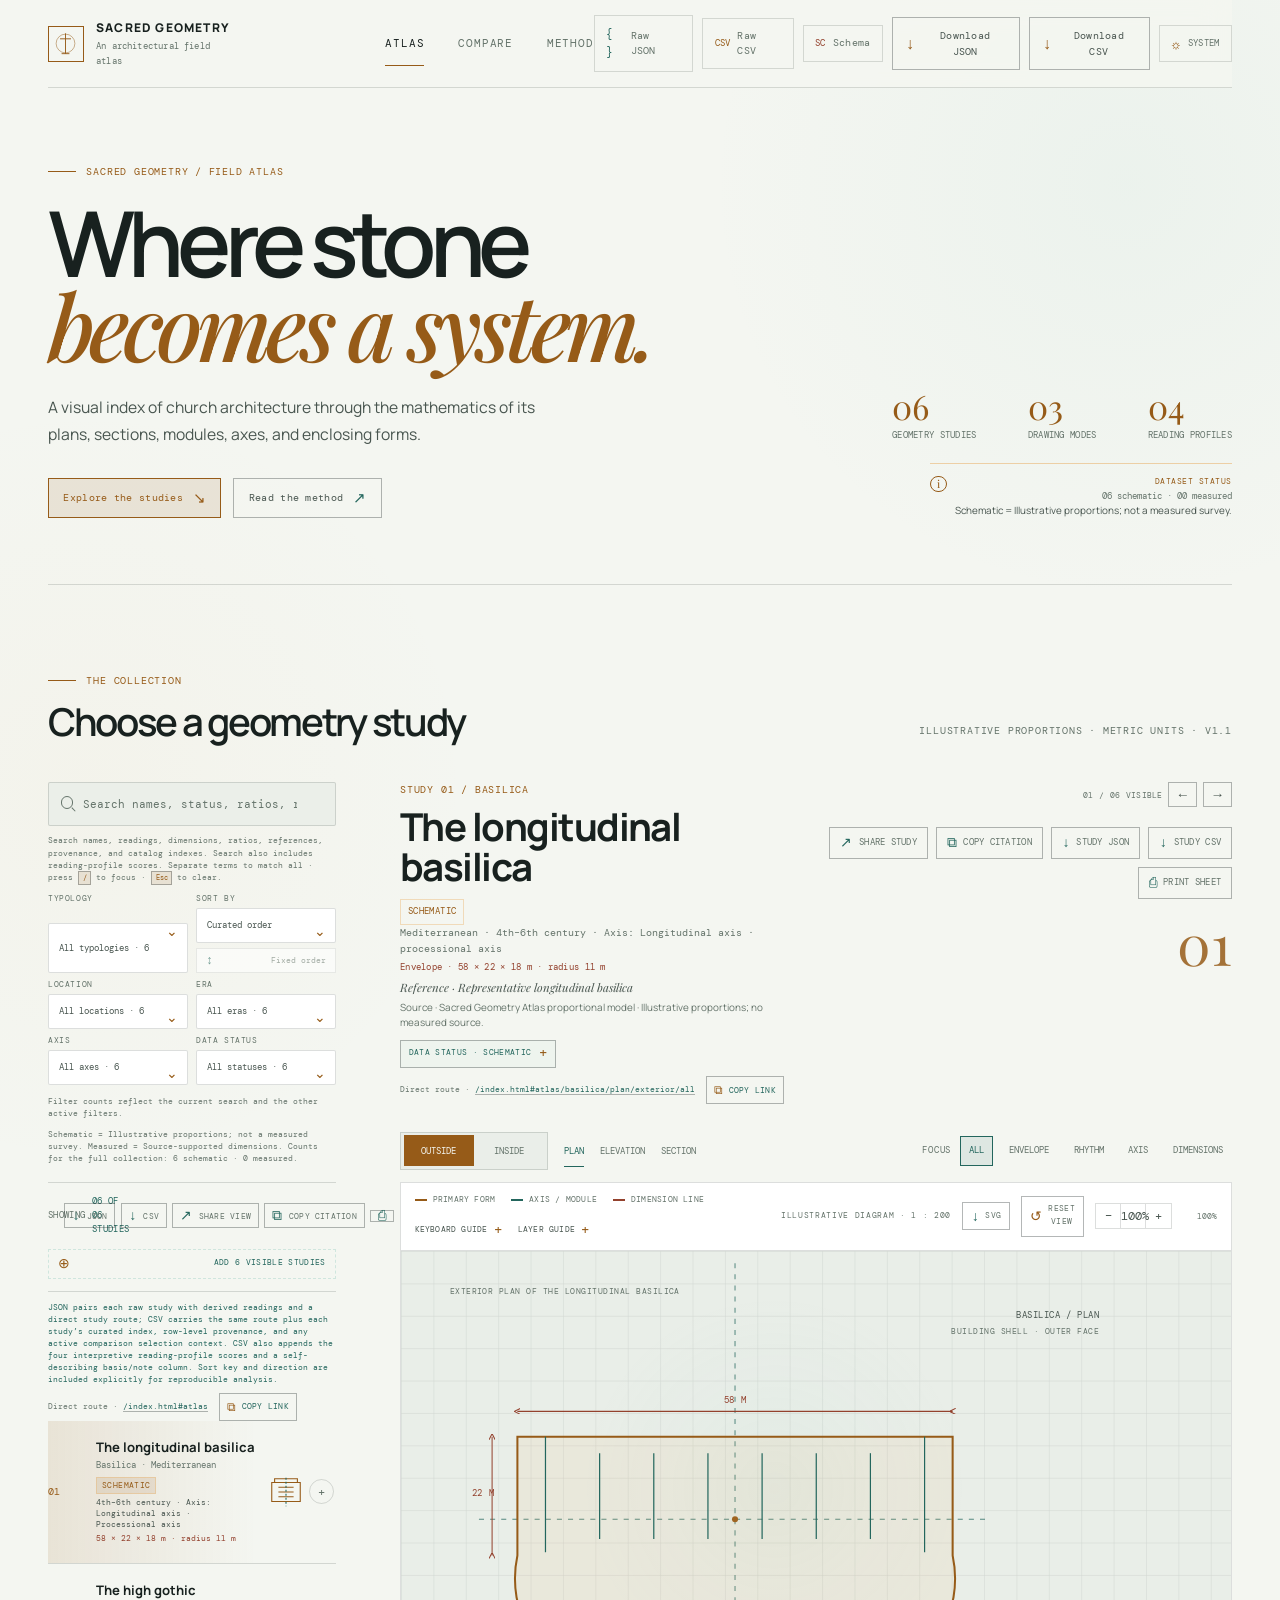
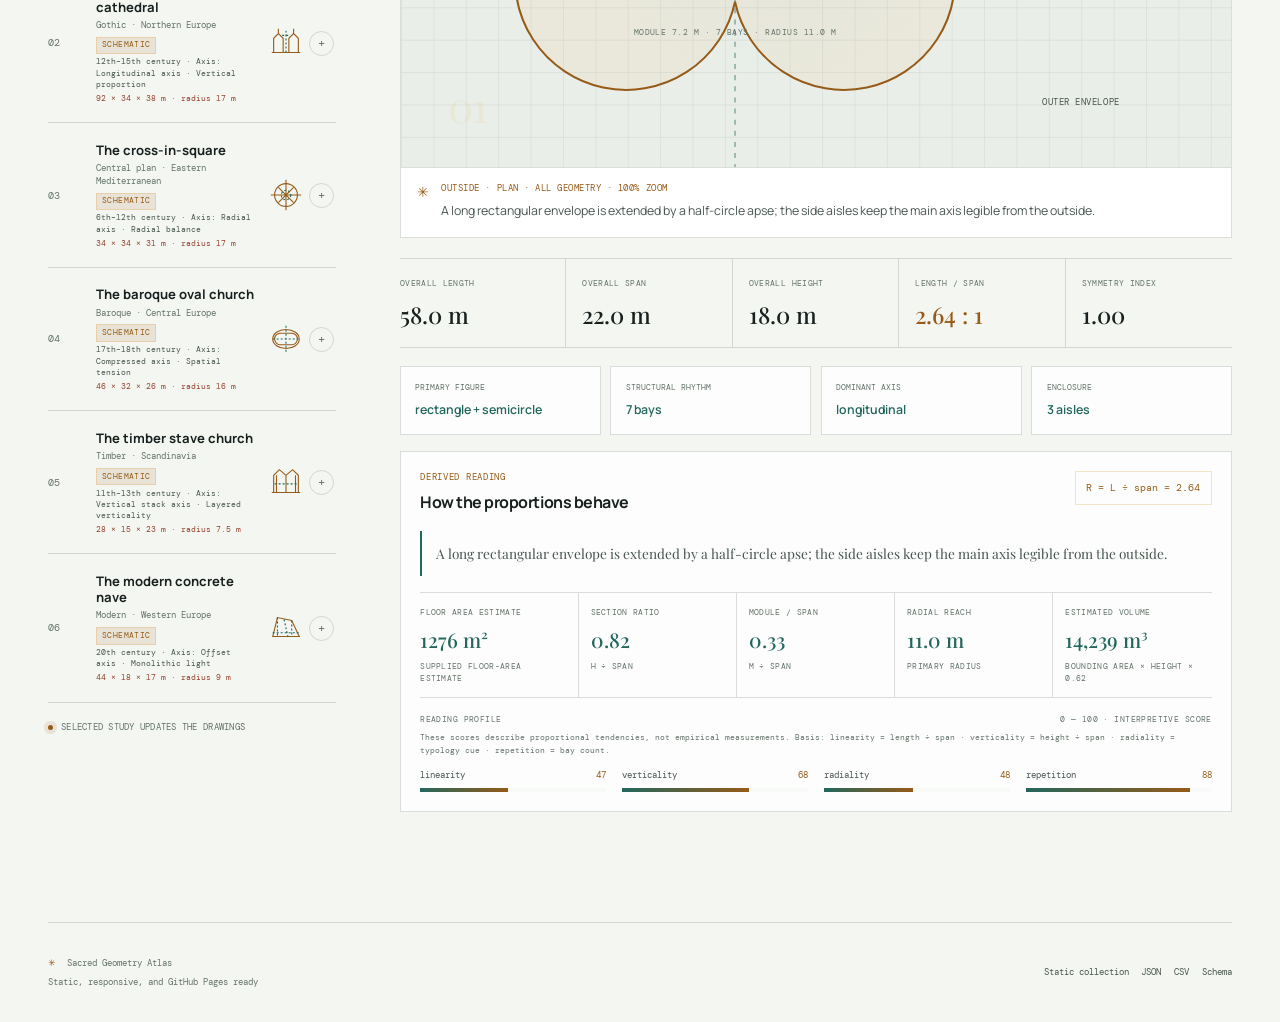
==== commit 6730f6f2: "Expose Atlas research resources in footers" ====
--- a/index.html
+++ b/index.html
@@ -1125,8 +1125,16 @@
     </button>
 
     <footer class="site-footer">
-      <p><span class="footer-mark" aria-hidden="true">✳</span> Sacred Geometry Atlas</p>
-      <p>Static, responsive, and GitHub Pages ready</p>
+      <div class="site-footer-identity">
+        <p><span class="footer-mark" aria-hidden="true">✳</span> Sacred Geometry Atlas</p>
+        <p>Static, responsive, and GitHub Pages ready</p>
+      </div>
+      <nav class="site-footer-links" aria-label="Atlas resources">
+        <a href="static.html">Static collection</a>
+        <a href="data/geometry.json">JSON</a>
+        <a href="data/geometry.csv">CSV</a>
+        <a href="data/geometry.schema.json">Schema</a>
+      </nav>
     </footer>
 
     <script>
--- a/styles.css
+++ b/styles.css
@@ -1074,10 +1074,12 @@
 .method-note p { margin-bottom: 0; color: var(--ink-soft); font-size: 0.7rem; line-height: 1.65; }
 .method-note strong { color: var(--coral); }
 
-.site-footer { display: flex; align-items: center; justify-content: space-between; min-height: 100px; border-top: 1px solid var(--line); color: var(--ink-muted); font-family: var(--mono); font-size: 0.58rem; }
+.site-footer { display: flex; align-items: center; justify-content: space-between; gap: 1.5rem; min-height: 100px; border-top: 1px solid var(--line); color: var(--ink-muted); font-family: var(--mono); font-size: 0.58rem; }
+.site-footer-identity { display: grid; gap: 0.3rem; }
 .site-footer p { margin: 0; }
-.site-footer a { color: var(--ink-soft); text-decoration: none; }
-.site-footer a:hover { color: var(--amber); }
+.site-footer-links { display: flex; flex-wrap: wrap; justify-content: end; gap: 0.45rem 0.8rem; }
+.site-footer a { color: var(--ink-soft); text-decoration: none; text-underline-offset: 0.2em; }
+.site-footer a:hover, .site-footer a:focus-visible { color: var(--amber); text-decoration: underline; }
 .footer-mark { margin-right: 0.35rem; color: var(--amber); }
 
 [hidden] { display: none !important; }
@@ -1204,7 +1206,8 @@
   .method-dictionary-intro { align-items: start; justify-content: start; flex-direction: column; gap: 0.75rem; max-width: none; }
   .method-dictionary-intro > p { max-width: none; text-align: left; }
   .method-dictionary-grid { grid-template-columns: 1fr 1fr; }
-  .site-footer { align-items: start; flex-direction: column; justify-content: center; gap: 0.6rem; padding: 1.5rem 0; }
+  .site-footer { align-items: start; flex-direction: column; justify-content: center; gap: 1rem; padding: 1.5rem 0; }
+  .site-footer-links { justify-content: start; gap: 0.55rem 0.9rem; }
 }
 
 @media (max-width: 430px) {
@@ -1470,6 +1473,8 @@
 
 @media (forced-colors: active) {
   .site-header { background: Canvas; }
+  .site-footer { border-top-color: ButtonText; }
+  .site-footer a { color: LinkText; }
   .back-to-top { border-color: ButtonText; color: ButtonText; background: ButtonFace; }
   .back-to-top:hover { border-color: Highlight; color: HighlightText; background: Highlight; }
   .back-to-top span:first-child { color: Highlight; }
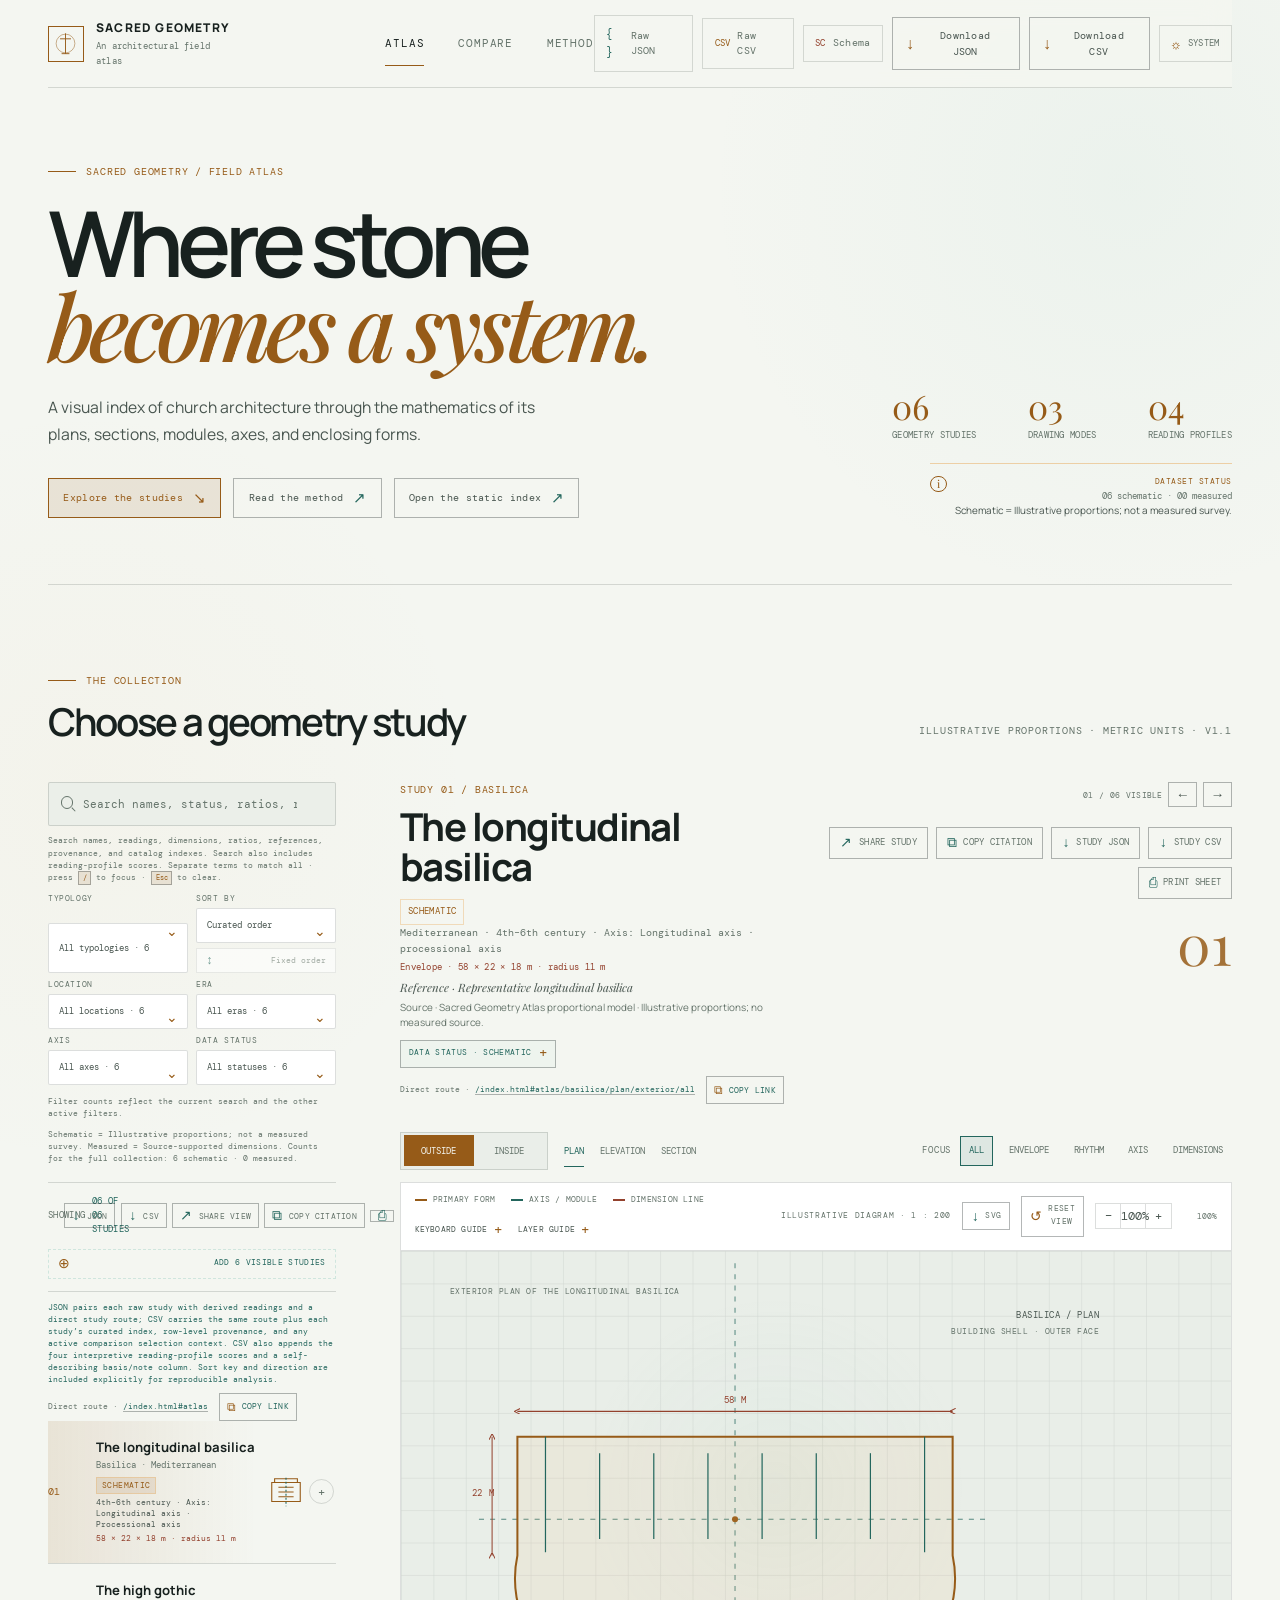
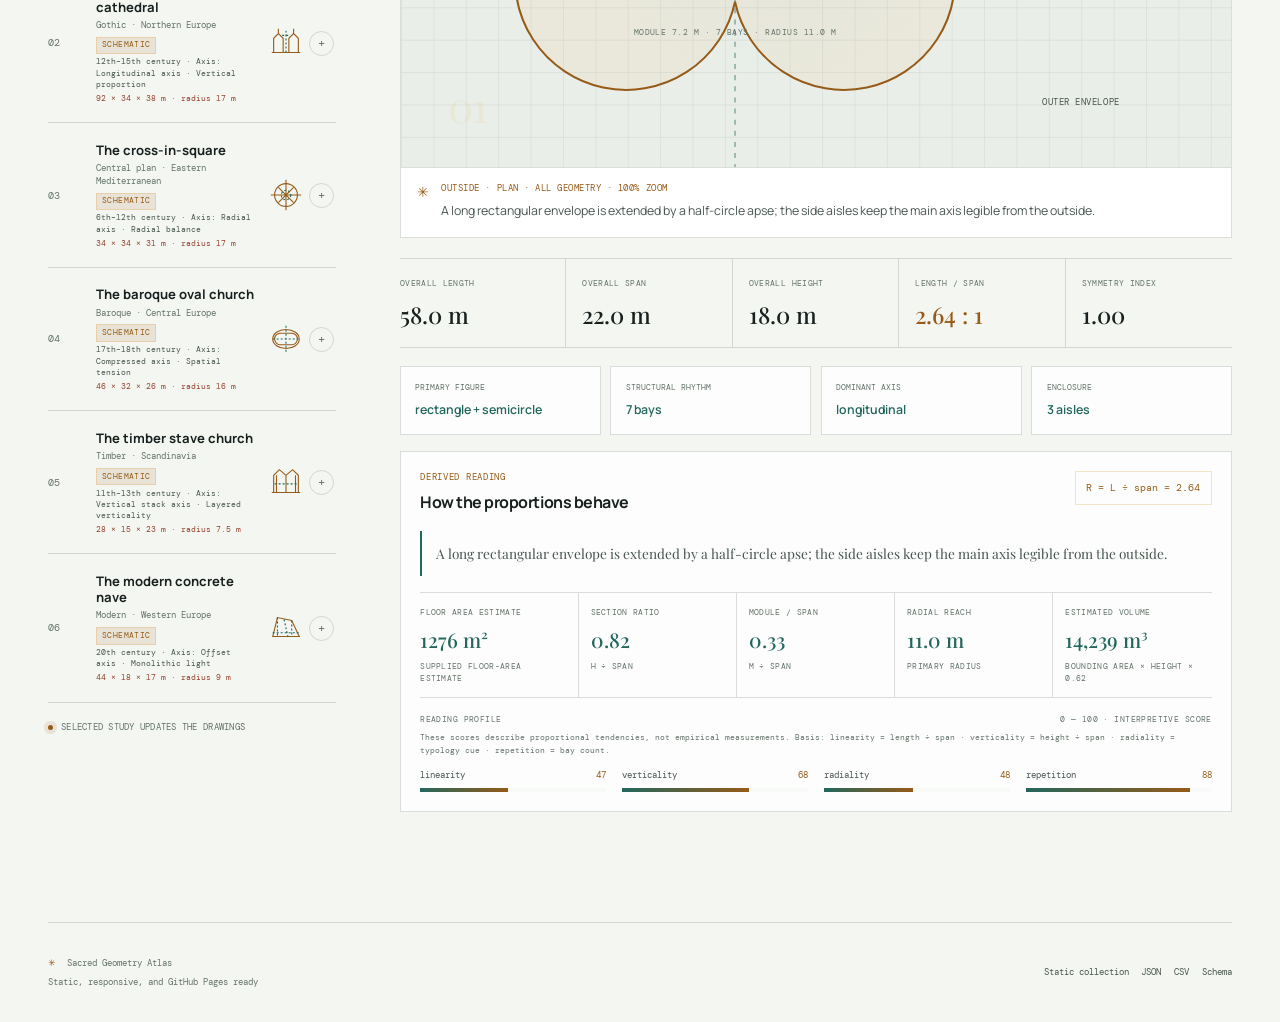
==== commit abeed04d: "Expose static index from Atlas landing view" ====
--- a/index.html
+++ b/index.html
@@ -114,6 +114,7 @@
     <link rel="alternate" type="application/json" title="Sacred Geometry Atlas dataset" href="data/geometry.json" />
     <link rel="alternate" type="text/csv" title="Sacred Geometry Atlas dataset as CSV" href="data/geometry.csv" />
     <link rel="alternate" type="application/schema+json" title="Sacred Geometry Atlas data schema" href="data/geometry.schema.json" />
+    <link rel="alternate" type="text/html" title="Sacred Geometry Atlas static collection" href="static.html" />
   </head>
   <body class="no-js">
     <a class="skip-link skip-link-app" href="#main-content">Skip to content</a>
@@ -289,6 +290,7 @@
           <div class="hero-actions">
             <a class="hero-action hero-action-primary" href="#atlas">Explore the studies <span aria-hidden="true">↘</span></a>
             <a class="hero-action" data-method-link href="#method">Read the method <span aria-hidden="true">↗</span></a>
+            <a class="hero-action" href="static.html">Open the static index <span aria-hidden="true">↗</span></a>
           </div>
         </div>
 
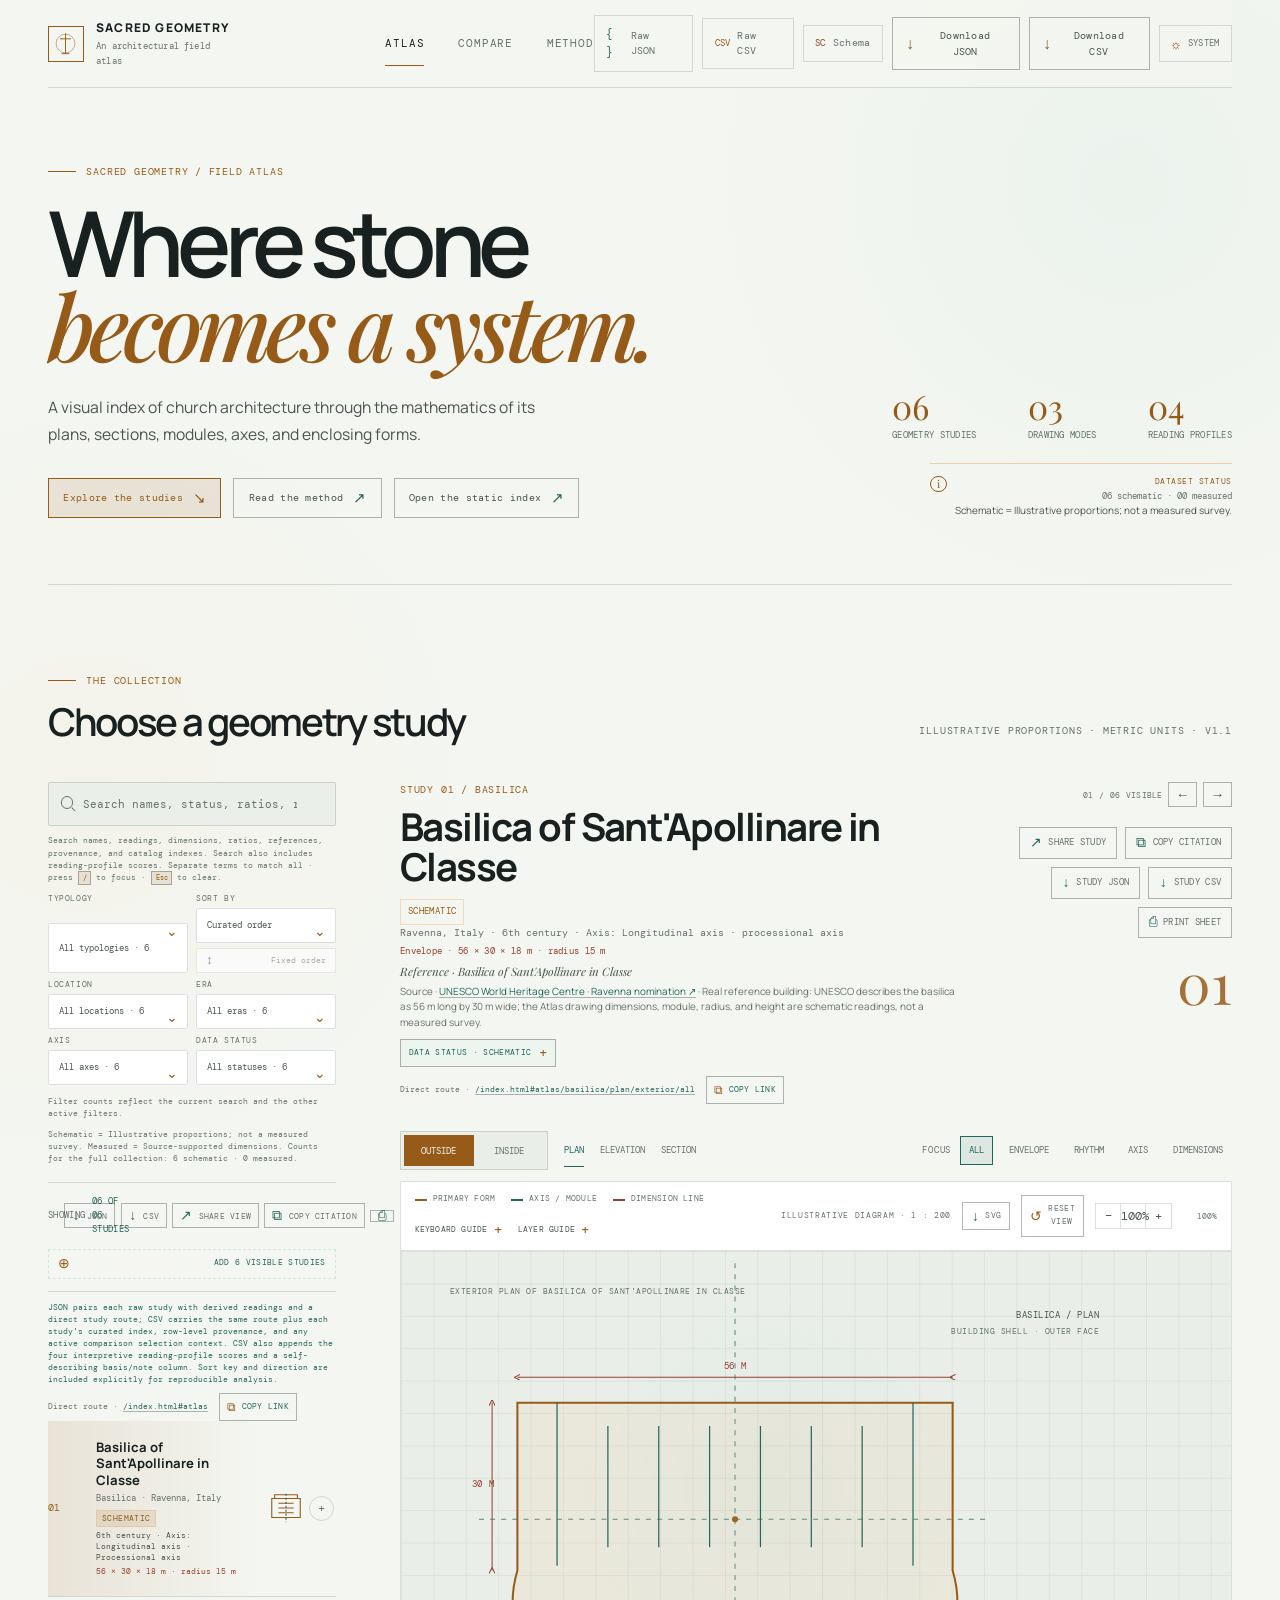
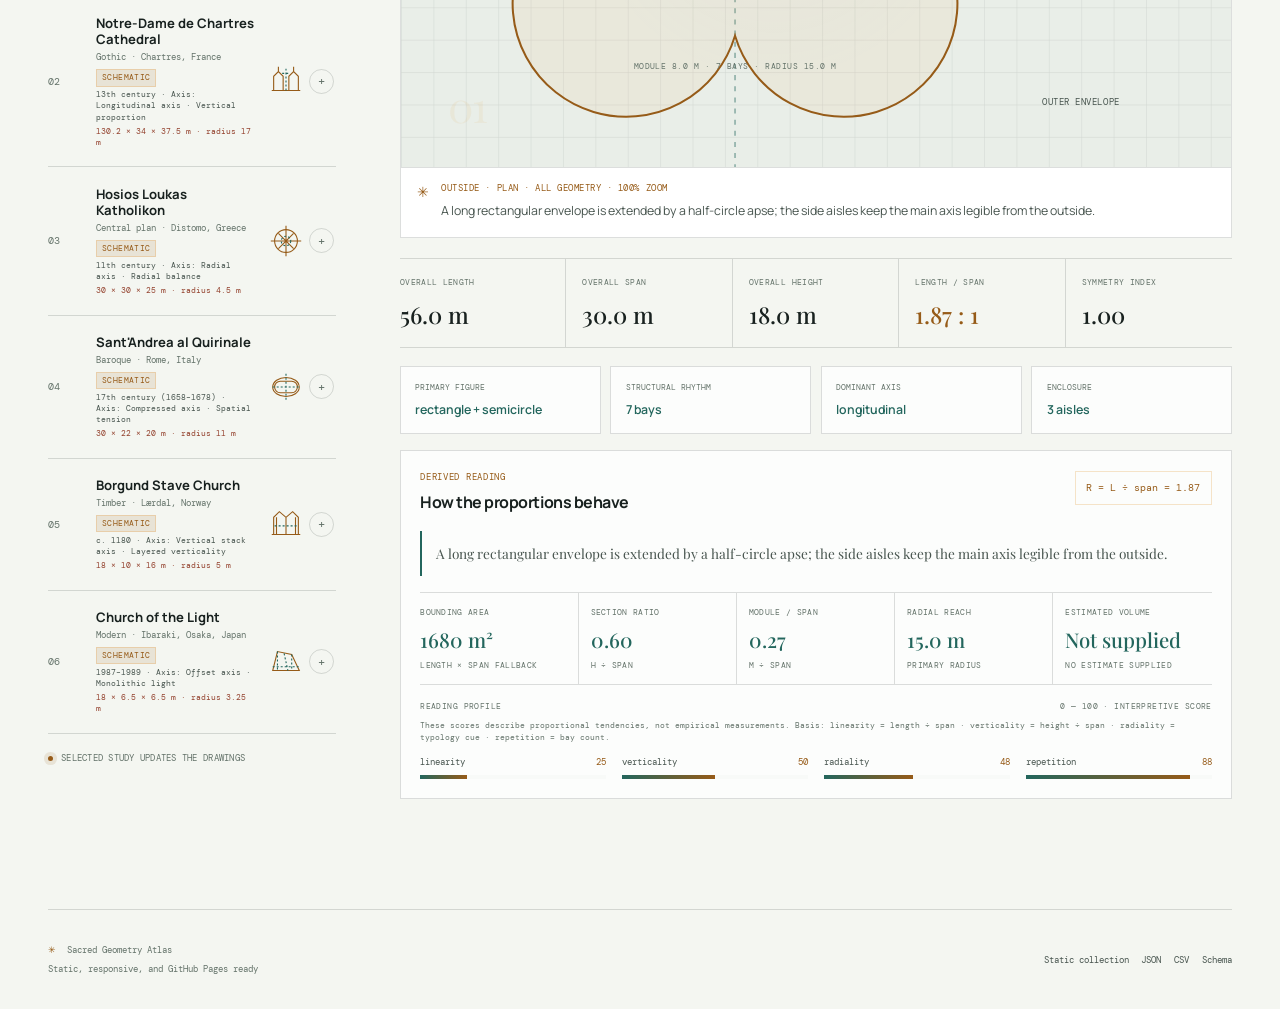
==== commit 86f21ec9: "Add named church provenance sources" ====
--- a/index.html
+++ b/index.html
@@ -153,14 +153,14 @@
         <p class="eyebrow"><span class="eyebrow-line" aria-hidden="true"></span> Plain-text index</p>
         <h1 id="noscript-heading" tabindex="-1">The collection</h1>
         <!-- geometry-noscript:start -->
-        <p class="noscript-intro">Six schematic studies of church geometry, expressed through plans, sections, modules, axes, and enclosing forms. Dimensions are shown as length × span × height in meters. Schema 1.1 · units: meters.</p>
+        <p class="noscript-intro">Six named churches anchor schematic geometry studies, expressed through plans, sections, modules, axes, and enclosing forms. Dimensions are shown as length × span × height in meters. Schema 1.1 · units: meters.</p>
         <ol class="noscript-list">
-          <li id="atlas/basilica/plan/exterior/all" tabindex="-1"><span class="noscript-number" aria-hidden="true">01</span><span><strong><a class="noscript-study-link" href="#atlas/basilica/plan/exterior/all" aria-label="Jump to the static record for study 01, The longitudinal basilica; interactive drawings require JavaScript" aria-describedby="atlas-meta-basilica atlas-derived-basilica atlas-provenance-basilica atlas-reading-basilica">The longitudinal basilica</a></strong><span class="noscript-record-actions"><a class="noscript-interactive-link" href="./#atlas/basilica/plan/exterior/all" aria-label="Open study 01, The longitudinal basilica in the interactive Atlas; JavaScript required">Open interactive view <span aria-hidden="true">↗</span></a></span><small id="atlas-meta-basilica">Basilica · Mediterranean · 4th–6th century · Processional axis · Axis: Longitudinal axis · schematic (Illustrative proportions; not a measured survey.) · 58 × 22 × 18 m · Reference: Representative longitudinal basilica</small><span class="noscript-derived" id="atlas-derived-basilica">Readings: 7 bays · module 7.2 m · radius 11 m · length / span 2.64 · height / span 0.82 · symmetry 1.00 · floor area 1,276 m² (supplied floor-area estimate) · volume 14,239 m³ (Bounding area × height × 0.62) · reading profile (interpretive 0–100): linearity 47 · verticality 68 · radiality 48 · repetition 88. Interpretive proportional tendencies, not empirical measurements. Basis: linearity = length ÷ span · verticality = height ÷ span · radiality = typology cue · repetition = bay count.</span><span class="noscript-provenance" id="atlas-provenance-basilica">Provenance: Sacred Geometry Atlas proportional model · Illustrative proportions; no measured source.</span><span class="noscript-reading" id="atlas-reading-basilica">Reading: The nave is read as a repeated bay module: length is a sequence, while the apse closes the axis with a single primary radius.</span></span></li>
-          <li id="atlas/gothic/plan/exterior/all" tabindex="-1"><span class="noscript-number" aria-hidden="true">02</span><span><strong><a class="noscript-study-link" href="#atlas/gothic/plan/exterior/all" aria-label="Jump to the static record for study 02, The high gothic cathedral; interactive drawings require JavaScript" aria-describedby="atlas-meta-gothic atlas-derived-gothic atlas-provenance-gothic atlas-reading-gothic">The high gothic cathedral</a></strong><span class="noscript-record-actions"><a class="noscript-interactive-link" href="./#atlas/gothic/plan/exterior/all" aria-label="Open study 02, The high gothic cathedral in the interactive Atlas; JavaScript required">Open interactive view <span aria-hidden="true">↗</span></a></span><small id="atlas-meta-gothic">Gothic · Northern Europe · 12th–15th century · Vertical proportion · Axis: Longitudinal axis · schematic (Illustrative proportions; not a measured survey.) · 92 × 34 × 38 m · Reference: Representative high gothic cathedral</small><span class="noscript-derived" id="atlas-derived-gothic">Readings: 8 bays · module 11.5 m · radius 17 m · length / span 2.71 · height / span 1.12 · symmetry 1.00 · floor area 3,128 m² (supplied floor-area estimate) · volume 64,187 m³ (Bounding area × height × 0.54) · reading profile (interpretive 0–100): linearity 49 · verticality 93 · radiality 42 · repetition 100. Interpretive proportional tendencies, not empirical measurements. Basis: linearity = length ÷ span · verticality = height ÷ span · radiality = typology cue · repetition = bay count.</span><span class="noscript-provenance" id="atlas-provenance-gothic">Provenance: Sacred Geometry Atlas proportional model · Illustrative proportions; no measured source.</span><span class="noscript-reading" id="atlas-reading-gothic">Reading: The pointed arch converts a regular bay into a vertical instrument: repeated modules rise toward a high, narrow crown.</span></span></li>
-          <li id="atlas/byzantine/plan/exterior/all" tabindex="-1"><span class="noscript-number" aria-hidden="true">03</span><span><strong><a class="noscript-study-link" href="#atlas/byzantine/plan/exterior/all" aria-label="Jump to the static record for study 03, The cross-in-square; interactive drawings require JavaScript" aria-describedby="atlas-meta-byzantine atlas-derived-byzantine atlas-provenance-byzantine atlas-reading-byzantine">The cross-in-square</a></strong><span class="noscript-record-actions"><a class="noscript-interactive-link" href="./#atlas/byzantine/plan/exterior/all" aria-label="Open study 03, The cross-in-square in the interactive Atlas; JavaScript required">Open interactive view <span aria-hidden="true">↗</span></a></span><small id="atlas-meta-byzantine">Central plan · Eastern Mediterranean · 6th–12th century · Radial balance · Axis: Radial axis · schematic (Illustrative proportions; not a measured survey.) · 34 × 34 × 31 m · Reference: Representative cross-in-square church</small><span class="noscript-derived" id="atlas-derived-byzantine">Readings: 4 bays · module 8.5 m · radius 17 m · length / span 1.00 · height / span 0.91 · symmetry 0.95 · floor area 1,156 m² (supplied floor-area estimate) · volume 20,755 m³ (Bounding area × height × 0.58) · reading profile (interpretive 0–100): linearity 0 · verticality 76 · radiality 100 · repetition 50. Interpretive proportional tendencies, not empirical measurements. Basis: linearity = length ÷ span · verticality = height ÷ span · radiality = typology cue · repetition = bay count.</span><span class="noscript-provenance" id="atlas-provenance-byzantine">Provenance: Sacred Geometry Atlas proportional model · Illustrative proportions; no measured source.</span><span class="noscript-reading" id="atlas-reading-byzantine">Reading: Four equal arms lock into a square field, turning the central dome into the geometric and visual center of the room.</span></span></li>
-          <li id="atlas/baroque/plan/exterior/all" tabindex="-1"><span class="noscript-number" aria-hidden="true">04</span><span><strong><a class="noscript-study-link" href="#atlas/baroque/plan/exterior/all" aria-label="Jump to the static record for study 04, The baroque oval church; interactive drawings require JavaScript" aria-describedby="atlas-meta-baroque atlas-derived-baroque atlas-provenance-baroque atlas-reading-baroque">The baroque oval church</a></strong><span class="noscript-record-actions"><a class="noscript-interactive-link" href="./#atlas/baroque/plan/exterior/all" aria-label="Open study 04, The baroque oval church in the interactive Atlas; JavaScript required">Open interactive view <span aria-hidden="true">↗</span></a></span><small id="atlas-meta-baroque">Baroque · Central Europe · 17th–18th century · Spatial tension · Axis: Compressed axis · schematic (Illustrative proportions; not a measured survey.) · 46 × 32 × 26 m · Reference: Representative baroque oval church</small><span class="noscript-derived" id="atlas-derived-baroque">Readings: 4 bays · module 8 m · radius 16 m · length / span 1.44 · height / span 0.81 · symmetry 0.82 · floor area 1,472 m² (supplied floor-area estimate) · volume 24,111 m³ (Bounding area × height × 0.63) · reading profile (interpretive 0–100): linearity 13 · verticality 68 · radiality 84 · repetition 50. Interpretive proportional tendencies, not empirical measurements. Basis: linearity = length ÷ span · verticality = height ÷ span · radiality = typology cue · repetition = bay count.</span><span class="noscript-provenance" id="atlas-provenance-baroque">Provenance: Sacred Geometry Atlas proportional model · Illustrative proportions; no measured source.</span><span class="noscript-reading" id="atlas-reading-baroque">Reading: An ellipse replaces the static circle: its two radii pull the room between centered gathering and directional movement.</span></span></li>
-          <li id="atlas/stave/plan/exterior/all" tabindex="-1"><span class="noscript-number" aria-hidden="true">05</span><span><strong><a class="noscript-study-link" href="#atlas/stave/plan/exterior/all" aria-label="Jump to the static record for study 05, The timber stave church; interactive drawings require JavaScript" aria-describedby="atlas-meta-stave atlas-derived-stave atlas-provenance-stave atlas-reading-stave">The timber stave church</a></strong><span class="noscript-record-actions"><a class="noscript-interactive-link" href="./#atlas/stave/plan/exterior/all" aria-label="Open study 05, The timber stave church in the interactive Atlas; JavaScript required">Open interactive view <span aria-hidden="true">↗</span></a></span><small id="atlas-meta-stave">Timber · Scandinavia · 11th–13th century · Layered verticality · Axis: Vertical stack axis · schematic (Illustrative proportions; not a measured survey.) · 28 × 15 × 23 m · Reference: Representative timber stave church</small><span class="noscript-derived" id="atlas-derived-stave">Readings: 5 bays · module 4 m · radius 7.5 m · length / span 1.87 · height / span 1.53 · symmetry 0.90 · floor area 420 m² (supplied floor-area estimate) · volume 5,603 m³ (Bounding area × height × 0.58) · reading profile (interpretive 0–100): linearity 25 · verticality 100 · radiality 36 · repetition 63. Interpretive proportional tendencies, not empirical measurements. Basis: linearity = length ÷ span · verticality = height ÷ span · radiality = typology cue · repetition = bay count.</span><span class="noscript-provenance" id="atlas-provenance-stave">Provenance: Sacred Geometry Atlas proportional model · Illustrative proportions; no measured source.</span><span class="noscript-reading" id="atlas-reading-stave">Reading: A small footprint becomes tall through stacked frames: the module is narrow, repeated, and pulled upward into the roof.</span></span></li>
-          <li id="atlas/concrete/plan/exterior/all" tabindex="-1"><span class="noscript-number" aria-hidden="true">06</span><span><strong><a class="noscript-study-link" href="#atlas/concrete/plan/exterior/all" aria-label="Jump to the static record for study 06, The modern concrete nave; interactive drawings require JavaScript" aria-describedby="atlas-meta-concrete atlas-derived-concrete atlas-provenance-concrete atlas-reading-concrete">The modern concrete nave</a></strong><span class="noscript-record-actions"><a class="noscript-interactive-link" href="./#atlas/concrete/plan/exterior/all" aria-label="Open study 06, The modern concrete nave in the interactive Atlas; JavaScript required">Open interactive view <span aria-hidden="true">↗</span></a></span><small id="atlas-meta-concrete">Modern · Western Europe · 20th century · Monolithic light · Axis: Offset axis · schematic (Illustrative proportions; not a measured survey.) · 44 × 18 × 17 m · Reference: Representative modern concrete nave</small><span class="noscript-derived" id="atlas-derived-concrete">Readings: 4 bays · module 11 m · radius 9 m · length / span 2.44 · height / span 0.94 · symmetry 0.76 · floor area 792 m² (supplied floor-area estimate) · volume 9,155 m³ (Bounding area × height × 0.68) · reading profile (interpretive 0–100): linearity 41 · verticality 79 · radiality 28 · repetition 50. Interpretive proportional tendencies, not empirical measurements. Basis: linearity = length ÷ span · verticality = height ÷ span · radiality = typology cue · repetition = bay count.</span><span class="noscript-provenance" id="atlas-provenance-concrete">Provenance: Sacred Geometry Atlas proportional model · Illustrative proportions; no measured source.</span><span class="noscript-reading" id="atlas-reading-concrete">Reading: The primary figure is a precise frame interrupted by light: a clear module with one deliberate asymmetry to admit the sky.</span></span></li>
+          <li id="atlas/basilica/plan/exterior/all" tabindex="-1"><span class="noscript-number" aria-hidden="true">01</span><span><strong><a class="noscript-study-link" href="#atlas/basilica/plan/exterior/all" aria-label="Jump to the static record for study 01, Basilica of Sant&#39;Apollinare in Classe; interactive drawings require JavaScript" aria-describedby="atlas-meta-basilica atlas-derived-basilica atlas-provenance-basilica atlas-reading-basilica">Basilica of Sant&#39;Apollinare in Classe</a></strong><span class="noscript-record-actions"><a class="noscript-interactive-link" href="./#atlas/basilica/plan/exterior/all" aria-label="Open study 01, Basilica of Sant&#39;Apollinare in Classe in the interactive Atlas; JavaScript required">Open interactive view <span aria-hidden="true">↗</span></a></span><small id="atlas-meta-basilica">Basilica · Ravenna, Italy · 6th century · Processional axis · Axis: Longitudinal axis · schematic (Illustrative proportions; not a measured survey.) · 56 × 30 × 18 m · Reference: Basilica of Sant&#39;Apollinare in Classe</small><span class="noscript-derived" id="atlas-derived-basilica">Readings: 7 bays · module 8 m · radius 15 m · length / span 1.87 · height / span 0.60 · symmetry 1.00 · floor area not supplied (length × span fallback) · volume not supplied (No estimate supplied) · reading profile (interpretive 0–100): linearity 25 · verticality 50 · radiality 48 · repetition 88. Interpretive proportional tendencies, not empirical measurements. Basis: linearity = length ÷ span · verticality = height ÷ span · radiality = typology cue · repetition = bay count.</span><span class="noscript-provenance" id="atlas-provenance-basilica">Provenance: <a class="noscript-source-link" href="https://whc.unesco.org/document/154274" target="_blank" rel="noopener noreferrer">UNESCO World Heritage Centre · Ravenna nomination <span aria-hidden="true">↗</span></a> · Real reference building: UNESCO describes the basilica as 56 m long by 30 m wide; the Atlas drawing dimensions, module, radius, and height are schematic readings, not a measured survey.</span><span class="noscript-reading" id="atlas-reading-basilica">Reading: The nave is read as a repeated bay module: length is a sequence, while the apse closes the axis with a single primary radius.</span></span></li>
+          <li id="atlas/gothic/plan/exterior/all" tabindex="-1"><span class="noscript-number" aria-hidden="true">02</span><span><strong><a class="noscript-study-link" href="#atlas/gothic/plan/exterior/all" aria-label="Jump to the static record for study 02, Notre-Dame de Chartres Cathedral; interactive drawings require JavaScript" aria-describedby="atlas-meta-gothic atlas-derived-gothic atlas-provenance-gothic atlas-reading-gothic">Notre-Dame de Chartres Cathedral</a></strong><span class="noscript-record-actions"><a class="noscript-interactive-link" href="./#atlas/gothic/plan/exterior/all" aria-label="Open study 02, Notre-Dame de Chartres Cathedral in the interactive Atlas; JavaScript required">Open interactive view <span aria-hidden="true">↗</span></a></span><small id="atlas-meta-gothic">Gothic · Chartres, France · 13th century · Vertical proportion · Axis: Longitudinal axis · schematic (Illustrative proportions; not a measured survey.) · 130.2 × 34 × 37.5 m · Reference: Cathédrale Notre-Dame de Chartres</small><span class="noscript-derived" id="atlas-derived-gothic">Readings: 8 bays · module 11.5 m · radius 17 m · length / span 3.83 · height / span 1.10 · symmetry 1.00 · floor area not supplied (length × span fallback) · volume not supplied (No estimate supplied) · reading profile (interpretive 0–100): linearity 81 · verticality 92 · radiality 42 · repetition 100. Interpretive proportional tendencies, not empirical measurements. Basis: linearity = length ÷ span · verticality = height ÷ span · radiality = typology cue · repetition = bay count.</span><span class="noscript-provenance" id="atlas-provenance-gothic">Provenance: <a class="noscript-source-link" href="https://www.cathedrale-chartres.org/en/cathedrale/monument/architecture/the-13th-century-cathedral/" target="_blank" rel="noopener noreferrer">Cathédrale de Chartres · official architecture guide <span aria-hidden="true">↗</span></a> · Real reference building: the cathedral&#39;s official guide reports 130.20 m overall length, a 37.50 m vault height, and a 16.40 m nave span; Atlas envelope values remain a schematic comparison model.</span><span class="noscript-reading" id="atlas-reading-gothic">Reading: The pointed arch converts a regular bay into a vertical instrument: repeated modules rise toward a high, narrow crown.</span></span></li>
+          <li id="atlas/byzantine/plan/exterior/all" tabindex="-1"><span class="noscript-number" aria-hidden="true">03</span><span><strong><a class="noscript-study-link" href="#atlas/byzantine/plan/exterior/all" aria-label="Jump to the static record for study 03, Hosios Loukas Katholikon; interactive drawings require JavaScript" aria-describedby="atlas-meta-byzantine atlas-derived-byzantine atlas-provenance-byzantine atlas-reading-byzantine">Hosios Loukas Katholikon</a></strong><span class="noscript-record-actions"><a class="noscript-interactive-link" href="./#atlas/byzantine/plan/exterior/all" aria-label="Open study 03, Hosios Loukas Katholikon in the interactive Atlas; JavaScript required">Open interactive view <span aria-hidden="true">↗</span></a></span><small id="atlas-meta-byzantine">Central plan · Distomo, Greece · 11th century · Radial balance · Axis: Radial axis · schematic (Illustrative proportions; not a measured survey.) · 30 × 30 × 25 m · Reference: Katholikon of Hosios Loukas Monastery</small><span class="noscript-derived" id="atlas-derived-byzantine">Readings: 4 bays · module 7.5 m · radius 4.5 m · length / span 1.00 · height / span 0.83 · symmetry 0.95 · floor area not supplied (length × span fallback) · volume not supplied (No estimate supplied) · reading profile (interpretive 0–100): linearity 0 · verticality 69 · radiality 100 · repetition 50. Interpretive proportional tendencies, not empirical measurements. Basis: linearity = length ÷ span · verticality = height ÷ span · radiality = typology cue · repetition = bay count.</span><span class="noscript-provenance" id="atlas-provenance-byzantine">Provenance: <a class="noscript-source-link" href="https://whc.unesco.org/en/list/537/" target="_blank" rel="noopener noreferrer">UNESCO World Heritage Centre · Hosios Loukas Monastery <span aria-hidden="true">↗</span></a> · Real reference building: UNESCO describes the Katholikon as an 11th-century cross-in-square church with a central dome; Atlas envelope and module values are schematic readings.</span><span class="noscript-reading" id="atlas-reading-byzantine">Reading: Four equal arms lock into a square field, turning the central dome into the geometric and visual center of the room.</span></span></li>
+          <li id="atlas/baroque/plan/exterior/all" tabindex="-1"><span class="noscript-number" aria-hidden="true">04</span><span><strong><a class="noscript-study-link" href="#atlas/baroque/plan/exterior/all" aria-label="Jump to the static record for study 04, Sant&#39;Andrea al Quirinale; interactive drawings require JavaScript" aria-describedby="atlas-meta-baroque atlas-derived-baroque atlas-provenance-baroque atlas-reading-baroque">Sant&#39;Andrea al Quirinale</a></strong><span class="noscript-record-actions"><a class="noscript-interactive-link" href="./#atlas/baroque/plan/exterior/all" aria-label="Open study 04, Sant&#39;Andrea al Quirinale in the interactive Atlas; JavaScript required">Open interactive view <span aria-hidden="true">↗</span></a></span><small id="atlas-meta-baroque">Baroque · Rome, Italy · 17th century (1658–1678) · Spatial tension · Axis: Compressed axis · schematic (Illustrative proportions; not a measured survey.) · 30 × 22 × 20 m · Reference: Church of Sant&#39;Andrea al Quirinale</small><span class="noscript-derived" id="atlas-derived-baroque">Readings: 4 bays · module 5.5 m · radius 11 m · length / span 1.36 · height / span 0.91 · symmetry 0.82 · floor area not supplied (length × span fallback) · volume not supplied (No estimate supplied) · reading profile (interpretive 0–100): linearity 10 · verticality 76 · radiality 84 · repetition 50. Interpretive proportional tendencies, not empirical measurements. Basis: linearity = length ÷ span · verticality = height ÷ span · radiality = typology cue · repetition = bay count.</span><span class="noscript-provenance" id="atlas-provenance-baroque">Provenance: <a class="noscript-source-link" href="https://www.gesuiti-santandrea.it/storia-e-arte/architettura/" target="_blank" rel="noopener noreferrer">Chiesa di Sant&#39;Andrea al Quirinale · official architecture guide <span aria-hidden="true">↗</span></a> · Real reference building: the Jesuit church was designed by Bernini and built from 1658 to 1678; the official guide identifies its elliptical plan. Atlas envelope dimensions are schematic readings.</span><span class="noscript-reading" id="atlas-reading-baroque">Reading: An ellipse replaces the static circle: its two radii pull the room between centered gathering and directional movement.</span></span></li>
+          <li id="atlas/stave/plan/exterior/all" tabindex="-1"><span class="noscript-number" aria-hidden="true">05</span><span><strong><a class="noscript-study-link" href="#atlas/stave/plan/exterior/all" aria-label="Jump to the static record for study 05, Borgund Stave Church; interactive drawings require JavaScript" aria-describedby="atlas-meta-stave atlas-derived-stave atlas-provenance-stave atlas-reading-stave">Borgund Stave Church</a></strong><span class="noscript-record-actions"><a class="noscript-interactive-link" href="./#atlas/stave/plan/exterior/all" aria-label="Open study 05, Borgund Stave Church in the interactive Atlas; JavaScript required">Open interactive view <span aria-hidden="true">↗</span></a></span><small id="atlas-meta-stave">Timber · Lærdal, Norway · c. 1180 · Layered verticality · Axis: Vertical stack axis · schematic (Illustrative proportions; not a measured survey.) · 18 × 10 × 16 m · Reference: Borgund Stave Church (Borgund stavkyrkje)</small><span class="noscript-derived" id="atlas-derived-stave">Readings: 5 bays · module 3.6 m · radius 5 m · length / span 1.80 · height / span 1.60 · symmetry 0.90 · floor area not supplied (length × span fallback) · volume not supplied (No estimate supplied) · reading profile (interpretive 0–100): linearity 23 · verticality 100 · radiality 36 · repetition 63. Interpretive proportional tendencies, not empirical measurements. Basis: linearity = length ÷ span · verticality = height ÷ span · radiality = typology cue · repetition = bay count.</span><span class="noscript-provenance" id="atlas-provenance-stave">Provenance: <a class="noscript-source-link" href="https://fortidsminneforeningen.no/en/museum/borgund-stave-church/" target="_blank" rel="noopener noreferrer">Fortidsminneforeningen · Borgund Stave Church <span aria-hidden="true">↗</span></a> · Real reference building: the managing heritage foundation dates the church to about 1180; its post-and-frame geometry is used here as a schematic proportional reading.</span><span class="noscript-reading" id="atlas-reading-stave">Reading: A small footprint becomes tall through stacked frames: the module is narrow, repeated, and pulled upward into the roof.</span></span></li>
+          <li id="atlas/concrete/plan/exterior/all" tabindex="-1"><span class="noscript-number" aria-hidden="true">06</span><span><strong><a class="noscript-study-link" href="#atlas/concrete/plan/exterior/all" aria-label="Jump to the static record for study 06, Church of the Light; interactive drawings require JavaScript" aria-describedby="atlas-meta-concrete atlas-derived-concrete atlas-provenance-concrete atlas-reading-concrete">Church of the Light</a></strong><span class="noscript-record-actions"><a class="noscript-interactive-link" href="./#atlas/concrete/plan/exterior/all" aria-label="Open study 06, Church of the Light in the interactive Atlas; JavaScript required">Open interactive view <span aria-hidden="true">↗</span></a></span><small id="atlas-meta-concrete">Modern · Ibaraki, Osaka, Japan · 1987–1989 · Monolithic light · Axis: Offset axis · schematic (Illustrative proportions; not a measured survey.) · 18 × 6.5 × 6.5 m · Reference: Ibaraki Kasugaoka Church (Church of the Light)</small><span class="noscript-derived" id="atlas-derived-concrete">Readings: 4 bays · module 4.5 m · radius 3.25 m · length / span 2.77 · height / span 1.00 · symmetry 0.76 · floor area not supplied (length × span fallback) · volume not supplied (No estimate supplied) · reading profile (interpretive 0–100): linearity 51 · verticality 83 · radiality 28 · repetition 50. Interpretive proportional tendencies, not empirical measurements. Basis: linearity = length ÷ span · verticality = height ÷ span · radiality = typology cue · repetition = bay count.</span><span class="noscript-provenance" id="atlas-provenance-concrete">Provenance: <a class="noscript-source-link" href="https://www.moma.org/documents/moma_catalogue_348_300085246.pdf" target="_blank" rel="noopener noreferrer">The Museum of Modern Art · Tadao Ando catalogue <span aria-hidden="true">↗</span></a> · Real reference building: MoMA describes a rectangular concrete volume completed in 1987–89; the Atlas uses a normalized schematic envelope to study its axial light cut, not a measured survey.</span><span class="noscript-reading" id="atlas-reading-concrete">Reading: The primary figure is a precise frame interrupted by light: a clear module with one deliberate asymmetry to admit the sky.</span></span></li>
         </ol>
         <section class="noscript-status-key" aria-labelledby="noscript-status-key-heading">
           <p class="noscript-status-key-kicker">Evidence labels</p>
@@ -497,12 +497,12 @@
             <div class="study-header">
               <div>
                 <p class="study-kicker" id="activeKicker">Study 01 / Basilica</p>
-                <div class="study-title-line"><h3 id="activeName" tabindex="-1" aria-describedby="activeKicker activeStatusHelp activeMeta activeMeasureAccessible activeSource">The longitudinal basilica</h3><span class="study-status" id="activeStatus" title="Illustrative proportions; not a measured survey.">SCHEMATIC</span><span class="sr-only" id="activeStatusHelp">Data status: schematic; Illustrative proportions; not a measured survey.</span></div>
-                <p class="study-meta" id="activeMeta">Mediterranean · 4th–6th century · Axis: Longitudinal axis · processional axis</p>
-                <p class="study-measure-summary" id="activeMeasureSummary"><span id="activeMeasureVisible" aria-hidden="true">Envelope · 58 × 22 × 18 m · radius 11 m</span><span class="sr-only" id="activeMeasureAccessible">Envelope dimensions: 58 meters long, span 22 meters, height 18 meters; primary radius 11 meters.</span></p>
+                <div class="study-title-line"><h3 id="activeName" tabindex="-1" aria-describedby="activeKicker activeStatusHelp activeMeta activeMeasureAccessible activeSource">Basilica of Sant'Apollinare in Classe</h3><span class="study-status" id="activeStatus" title="Illustrative proportions; not a measured survey.">SCHEMATIC</span><span class="sr-only" id="activeStatusHelp">Data status: schematic; Illustrative proportions; not a measured survey.</span></div>
+                <p class="study-meta" id="activeMeta">Ravenna, Italy · 6th century · Axis: Longitudinal axis · processional axis</p>
+                <p class="study-measure-summary" id="activeMeasureSummary"><span id="activeMeasureVisible" aria-hidden="true">Envelope · 56 × 30 × 18 m · radius 15 m</span><span class="sr-only" id="activeMeasureAccessible">Envelope dimensions: 56 meters long, span 30 meters, height 18 meters; primary radius 15 meters.</span></p>
                 <div class="study-context-note" id="activeCatalogContext" aria-live="polite" aria-atomic="true" hidden><span id="activeCatalogContextText"></span><button id="showActiveStudy" type="button" aria-label="Show current study in catalog" title="Show current study in catalog">Show in catalog</button></div>
-                <p class="study-reference" id="activeReference">Reference · Representative longitudinal basilica</p>
-                <p class="study-source" id="activeSource">Source · Sacred Geometry Atlas proportional model · Illustrative proportions; no measured source.</p>
+                <p class="study-reference" id="activeReference">Reference · Basilica of Sant'Apollinare in Classe</p>
+                <p class="study-source" id="activeSource">Source · <a href="https://whc.unesco.org/document/154274" target="_blank" rel="noopener noreferrer">UNESCO World Heritage Centre · Ravenna nomination ↗</a> · Real reference building: UNESCO describes the basilica as 56 m long by 30 m wide; the Atlas drawing dimensions, module, radius, and height are schematic readings, not a measured survey.</p>
                 <details class="study-provenance" id="activeProvenance">
                   <summary id="activeProvenanceSummary" aria-keyshortcuts="Escape">Data status · schematic</summary>
                   <div class="study-provenance-body">
@@ -1105,7 +1105,7 @@
             </div>
             <div class="method-dictionary-item">
               <dt>Provenance</dt>
-              <dd><code>status</code>, <code>source</code>, and <code>sourceNote</code> state the record’s data status and provenance.</dd>
+              <dd><code>status</code>, <code>source</code>, <code>sourceUrl</code>, and <code>sourceNote</code> state the record’s data status, named-building reference, and provenance.</dd>
             </div>
             <div class="method-dictionary-item">
               <dt>Optional estimates</dt>
--- a/styles.css
+++ b/styles.css
@@ -192,6 +192,9 @@
 .noscript-list small { display: block; margin-top: 0.22rem; color: var(--ink-muted); font-family: var(--mono); font-size: 0.57rem; line-height: 1.45; }
 .noscript-derived { display: block; margin-top: 0.22rem; color: var(--amber); font-family: var(--mono); font-size: 0.55rem; line-height: 1.45; }
 .noscript-provenance { display: block; margin-top: 0.22rem; color: var(--teal); font-family: var(--mono); font-size: 0.55rem; line-height: 1.45; }
+.noscript-source-link { color: inherit; text-decoration-color: var(--line-strong); text-underline-offset: 0.18em; }
+.noscript-source-link:hover,
+.noscript-source-link:focus-visible { color: var(--amber); text-decoration-color: currentColor; }
 .noscript-reading { display: block; margin-top: 0.5rem; color: var(--ink-soft); font-size: 0.69rem; line-height: 1.55; }
 .noscript-status-key { margin-top: 1.4rem; padding: 1rem; border: 1px solid var(--line); background: var(--surface-glow); }
 .noscript-status-key-kicker { margin: 0 0 0.35rem; color: var(--amber); font-family: var(--mono); font-size: 0.57rem; letter-spacing: 0.08em; text-transform: uppercase; }
@@ -665,6 +668,12 @@
 .study-context-note button:hover { color: var(--ink); background: rgba(233, 179, 108, 0.18); }
 .study-reference { margin: 0.35rem 0 0; color: var(--ink-soft); font-family: var(--serif); font-size: 0.72rem; font-style: italic; }
 .study-source { margin: 0.18rem 0 0; color: var(--ink-muted); font-size: 0.62rem; }
+.study-source a,
+.comparison-source a { color: var(--teal); text-decoration-color: var(--line-strong); text-underline-offset: 0.18em; }
+.study-source a:hover,
+.study-source a:focus-visible,
+.comparison-source a:hover,
+.comparison-source a:focus-visible { color: var(--amber); text-decoration-color: currentColor; }
 .study-provenance { width: fit-content; max-width: 100%; margin-top: 0.55rem; }
 .study-provenance summary { display: inline-flex; align-items: center; gap: 0.5rem; min-height: 28px; padding: 0.32rem 0.48rem; border: 1px solid var(--line-strong); color: var(--teal); background: rgba(136, 198, 186, 0.06); cursor: pointer; font-family: var(--mono); font-size: 0.51rem; letter-spacing: 0.04em; list-style: none; text-transform: uppercase; }
 .study-provenance summary::-webkit-details-marker { display: none; }
@@ -1153,7 +1162,42 @@
   .catalog-entry:nth-child(even) { padding-left: 0.8rem; }
   .catalog-card:hover { padding-left: 0.35rem; }
   .catalog-entry:nth-child(even) .catalog-card:hover { padding-left: 0.35rem; }
-  .compare-toggle { flex-basis: 22px; width: 22px; height: 22px; margin-right: 0; }
+  .compare-toggle { flex-basis: 36px; width: 36px; height: 36px; margin-right: 0; }
+  .search-clear { width: 36px; height: 36px; }
+  .back-to-top { min-height: 40px; }
+  .dataset-link,
+  .download-button,
+  .theme-toggle { min-height: 40px; }
+  .nav-button,
+  .segment-button,
+  .mode-button,
+  .layer-button,
+  .share-button,
+  .drawing-export,
+  .drawing-reset,
+  .filter-chip,
+  .filter-clear-all,
+  .compare-tray button,
+  .shortcut-guide summary,
+  .comparison-table-panel summary,
+  .study-provenance summary,
+  .study-context-note button,
+  .compare-selection-clear,
+  .compare-selection-chip,
+  .catalog-batch-action,
+  .clear-search,
+  .visual-empty-action,
+  .manual-copy-fallback-dismiss,
+  .action-recovery .hero-action,
+  .action-recovery-dismiss,
+  .noscript-artifact-actions a,
+  .noscript-link,
+  .method-dictionary-links a { min-height: 36px; }
+  .study-nav button { width: 40px; height: 40px; }
+  .zoom-control button { width: 36px; height: 36px; }
+  .search-field input,
+  .select-wrap select { min-height: 40px; }
+  .route-copy-button { min-height: 36px; }
   .drawing-controls { align-items: start; flex-direction: column; }
   .study-header { flex-direction: column; gap: 1.2rem; }
   .study-header-actions { width: 100%; flex-direction: row; align-items: center; justify-content: space-between; gap: 0.8rem; }
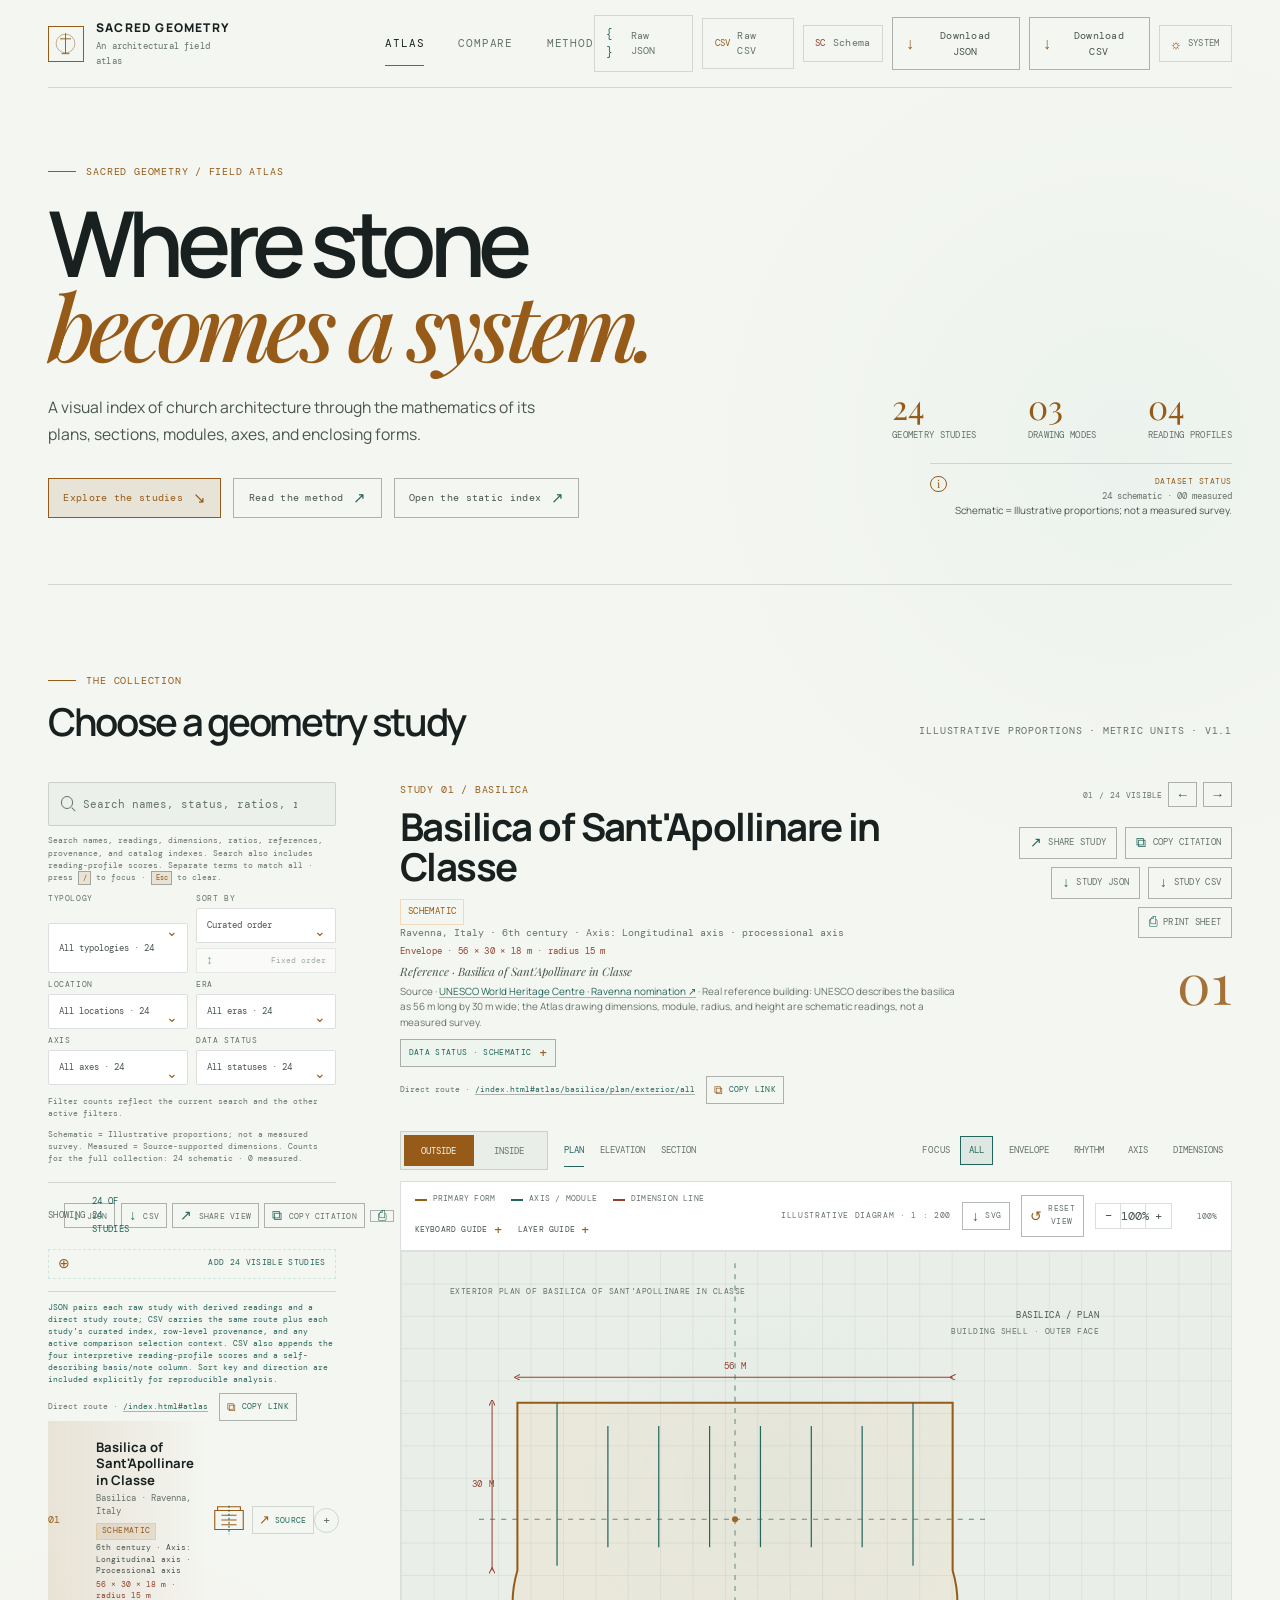
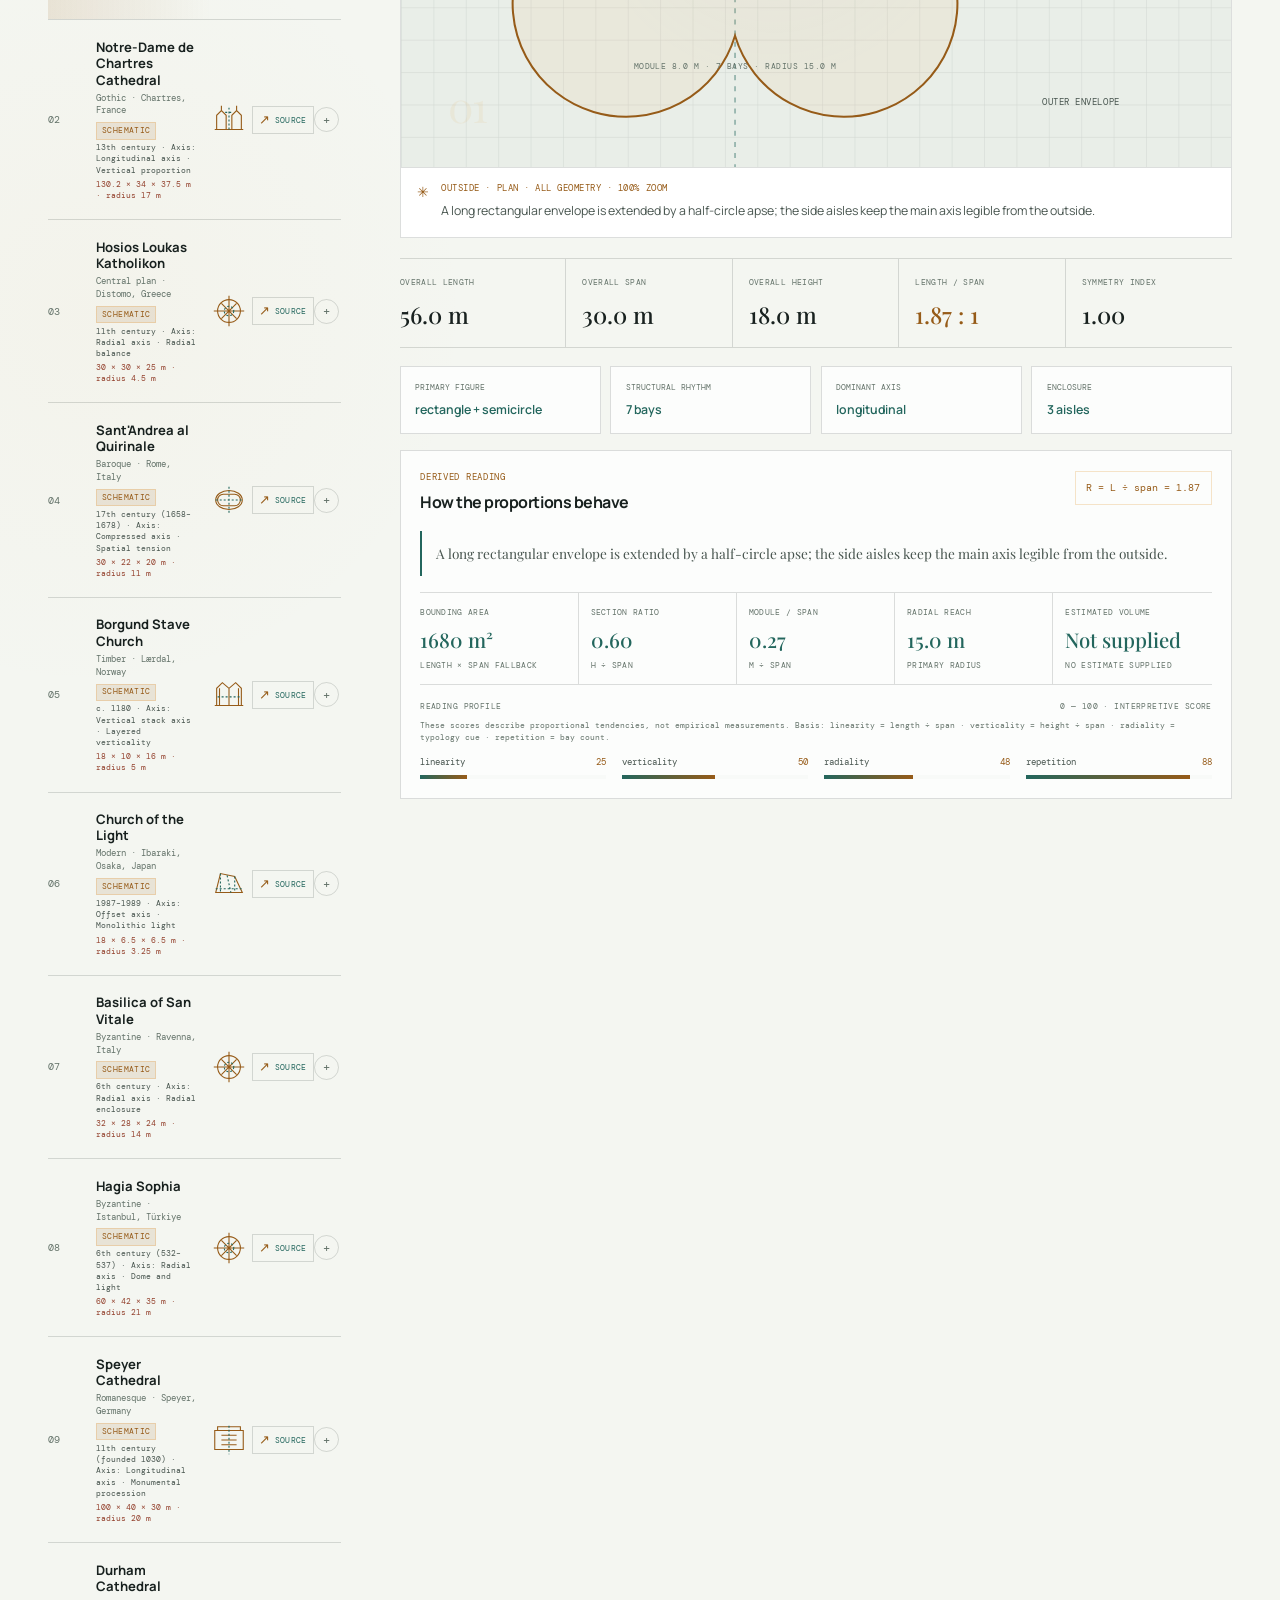
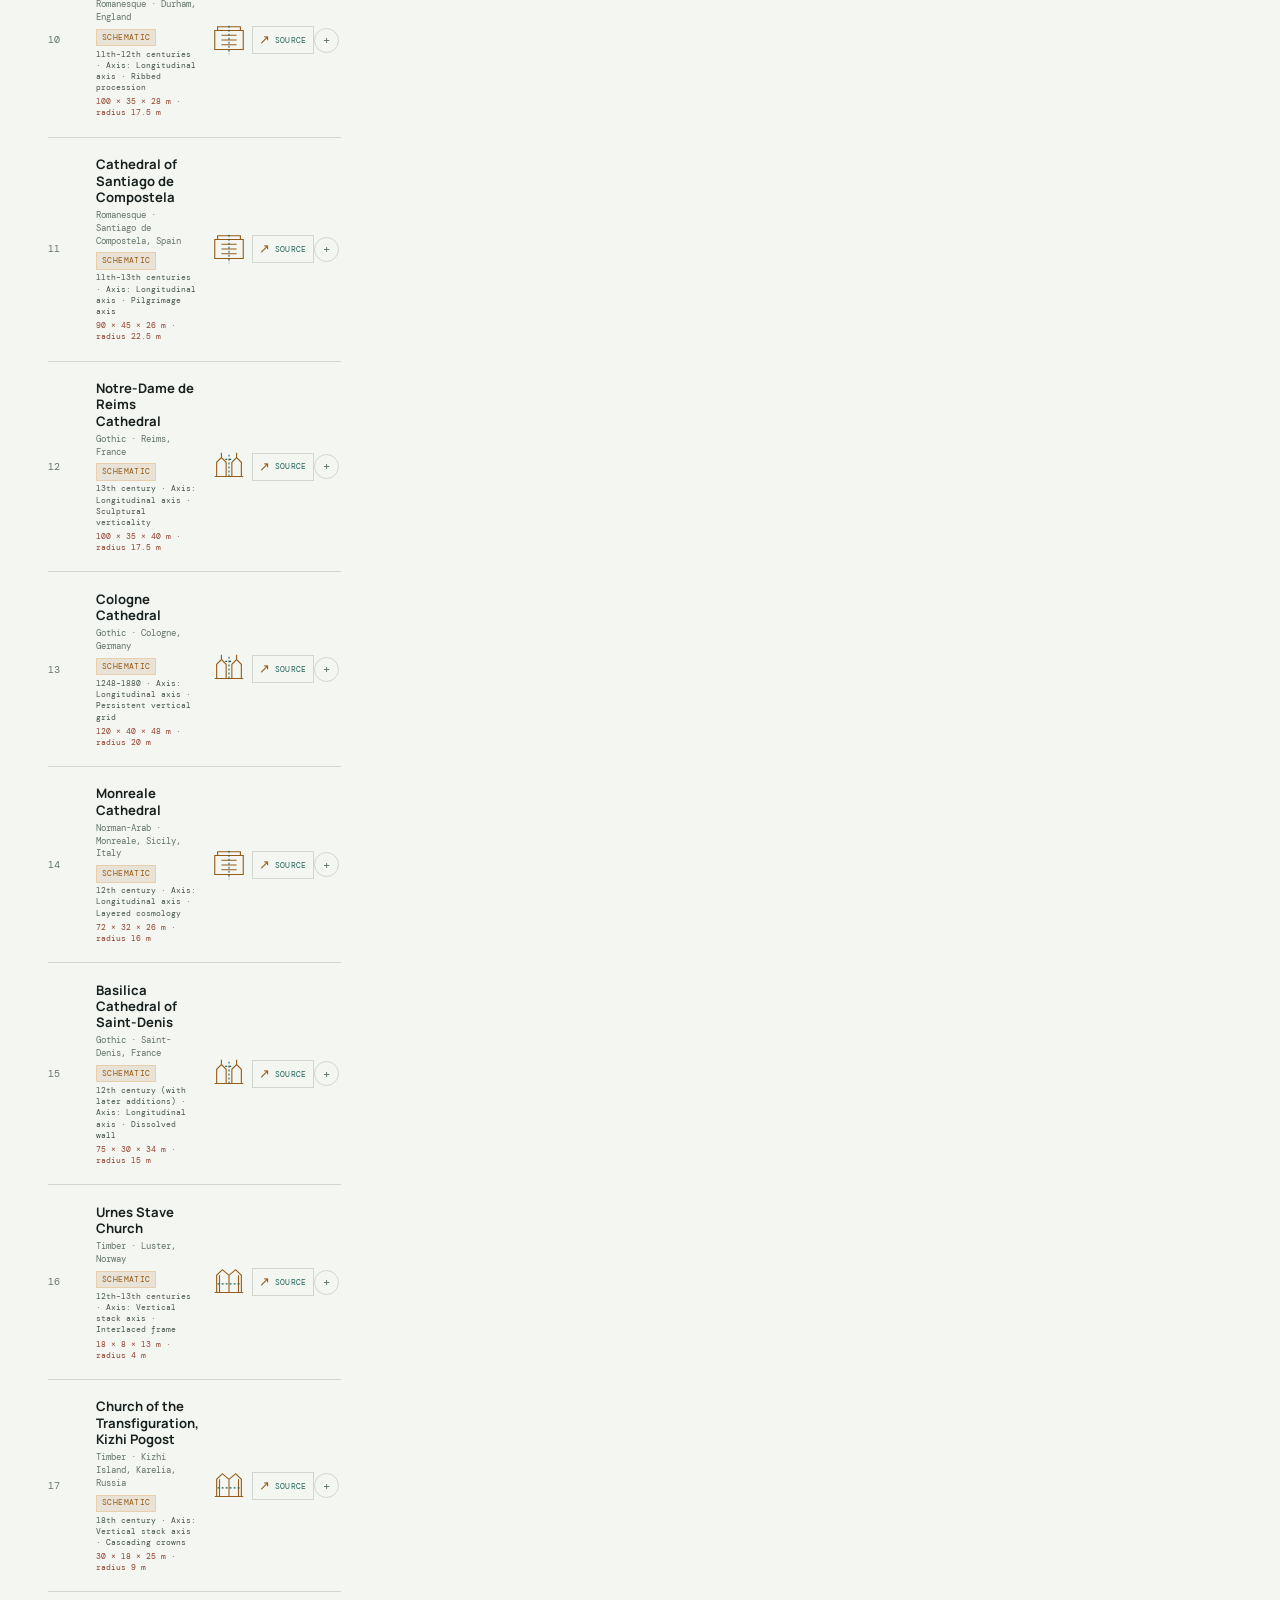
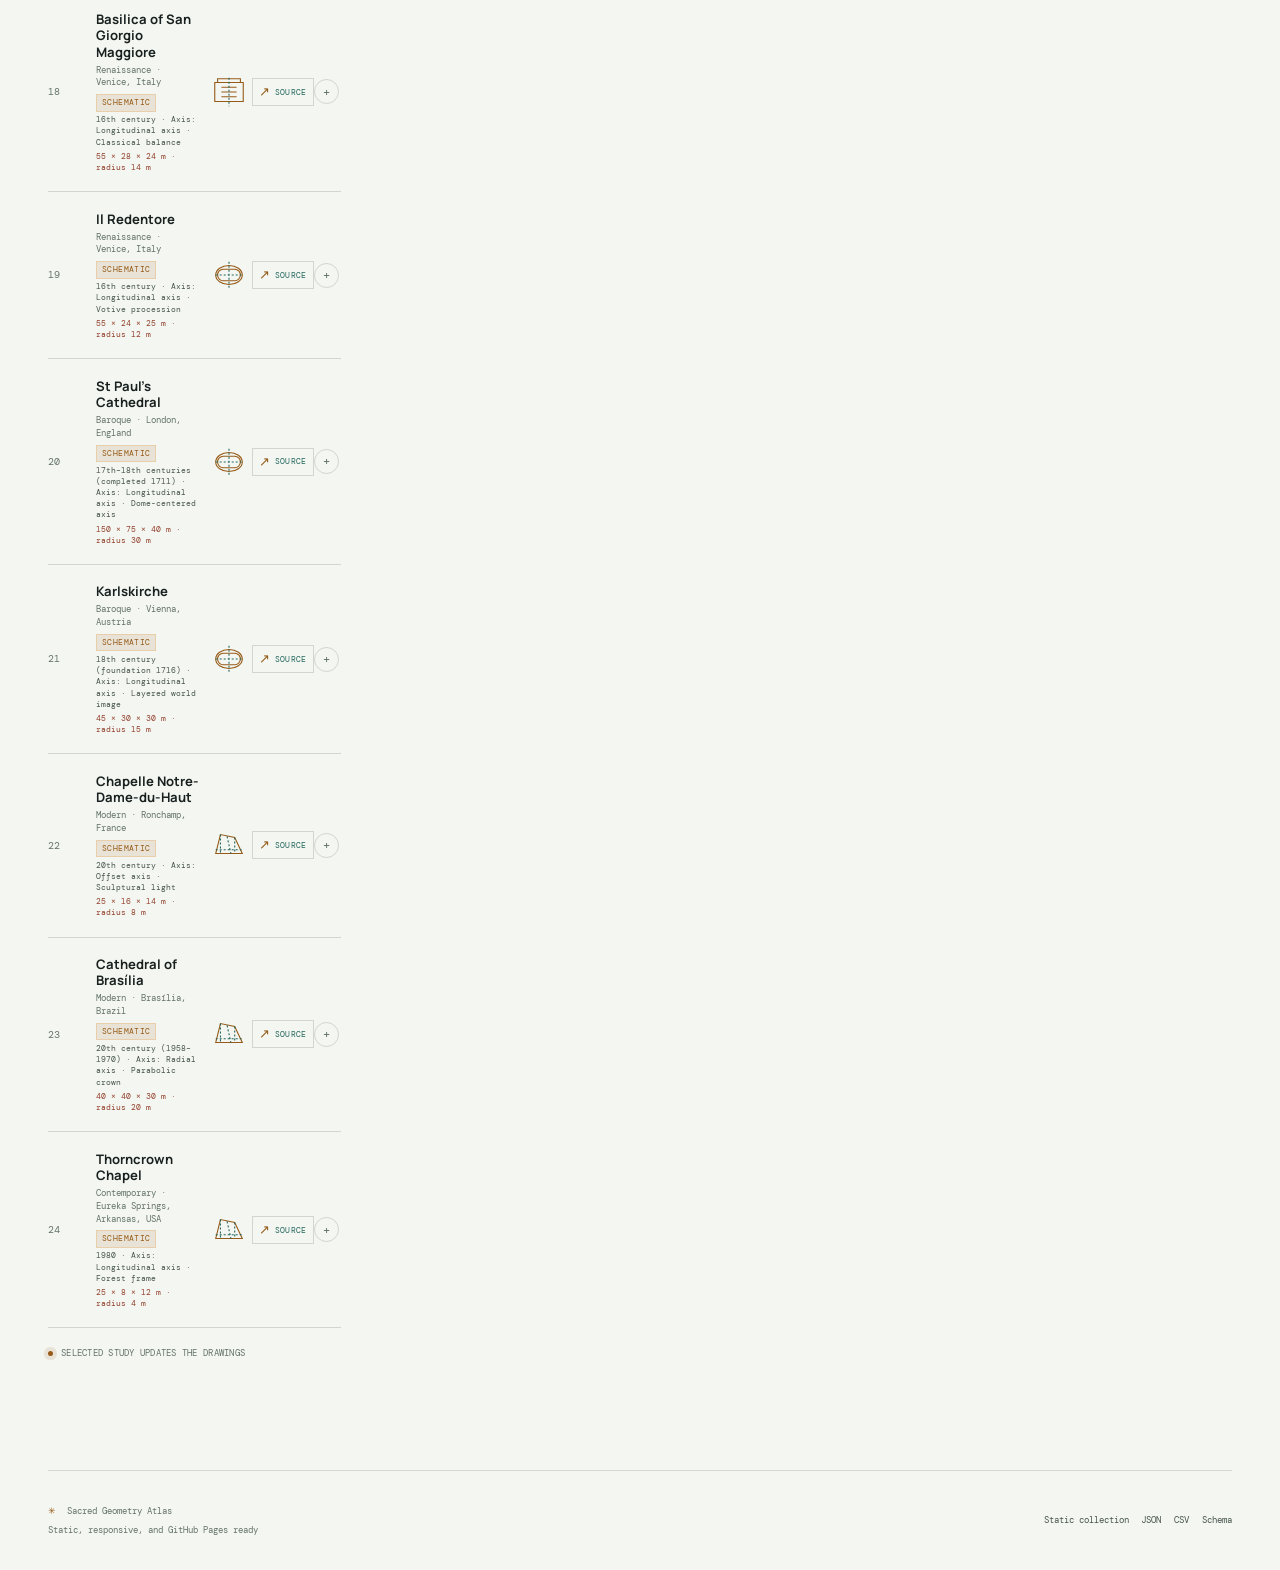
==== commit d02bc996: "Improve catalog provenance and scale Atlas collection" ====
--- a/index.html
+++ b/index.html
@@ -153,21 +153,39 @@
         <p class="eyebrow"><span class="eyebrow-line" aria-hidden="true"></span> Plain-text index</p>
         <h1 id="noscript-heading" tabindex="-1">The collection</h1>
         <!-- geometry-noscript:start -->
-        <p class="noscript-intro">Six named churches anchor schematic geometry studies, expressed through plans, sections, modules, axes, and enclosing forms. Dimensions are shown as length × span × height in meters. Schema 1.1 · units: meters.</p>
+        <p class="noscript-intro">24 named churches anchor schematic geometry studies, expressed through plans, sections, modules, axes, and enclosing forms. Dimensions are shown as length × span × height in meters. Schema 1.1 · units: meters.</p>
         <ol class="noscript-list">
-          <li id="atlas/basilica/plan/exterior/all" tabindex="-1"><span class="noscript-number" aria-hidden="true">01</span><span><strong><a class="noscript-study-link" href="#atlas/basilica/plan/exterior/all" aria-label="Jump to the static record for study 01, Basilica of Sant&#39;Apollinare in Classe; interactive drawings require JavaScript" aria-describedby="atlas-meta-basilica atlas-derived-basilica atlas-provenance-basilica atlas-reading-basilica">Basilica of Sant&#39;Apollinare in Classe</a></strong><span class="noscript-record-actions"><a class="noscript-interactive-link" href="./#atlas/basilica/plan/exterior/all" aria-label="Open study 01, Basilica of Sant&#39;Apollinare in Classe in the interactive Atlas; JavaScript required">Open interactive view <span aria-hidden="true">↗</span></a></span><small id="atlas-meta-basilica">Basilica · Ravenna, Italy · 6th century · Processional axis · Axis: Longitudinal axis · schematic (Illustrative proportions; not a measured survey.) · 56 × 30 × 18 m · Reference: Basilica of Sant&#39;Apollinare in Classe</small><span class="noscript-derived" id="atlas-derived-basilica">Readings: 7 bays · module 8 m · radius 15 m · length / span 1.87 · height / span 0.60 · symmetry 1.00 · floor area not supplied (length × span fallback) · volume not supplied (No estimate supplied) · reading profile (interpretive 0–100): linearity 25 · verticality 50 · radiality 48 · repetition 88. Interpretive proportional tendencies, not empirical measurements. Basis: linearity = length ÷ span · verticality = height ÷ span · radiality = typology cue · repetition = bay count.</span><span class="noscript-provenance" id="atlas-provenance-basilica">Provenance: <a class="noscript-source-link" href="https://whc.unesco.org/document/154274" target="_blank" rel="noopener noreferrer">UNESCO World Heritage Centre · Ravenna nomination <span aria-hidden="true">↗</span></a> · Real reference building: UNESCO describes the basilica as 56 m long by 30 m wide; the Atlas drawing dimensions, module, radius, and height are schematic readings, not a measured survey.</span><span class="noscript-reading" id="atlas-reading-basilica">Reading: The nave is read as a repeated bay module: length is a sequence, while the apse closes the axis with a single primary radius.</span></span></li>
+          <li id="atlas/basilica/plan/exterior/all" tabindex="-1"><span class="noscript-number" aria-hidden="true">01</span><span><strong><a class="noscript-study-link" href="#atlas/basilica/plan/exterior/all" aria-label="Jump to the static record for study 01, Basilica of Sant&#39;Apollinare in Classe; interactive drawings require JavaScript" aria-describedby="atlas-meta-basilica atlas-derived-basilica atlas-provenance-basilica atlas-reading-basilica">Basilica of Sant&#39;Apollinare in Classe</a></strong><span class="noscript-record-actions"><a class="noscript-interactive-link" href="./#atlas/basilica/plan/exterior/all" aria-label="Open study 01, Basilica of Sant&#39;Apollinare in Classe in the interactive Atlas; JavaScript required">Open interactive view <span aria-hidden="true">↗</span></a></span><small id="atlas-meta-basilica">Basilica · Ravenna, Italy · 6th century · Processional axis · Axis: Longitudinal axis · schematic (Illustrative proportions; not a measured survey.) · 56 × 30 × 18 m · Reference: Basilica of Sant&#39;Apollinare in Classe</small><span class="noscript-derived" id="atlas-derived-basilica">Readings: 7 bays · module 8 m · radius 15 m · length / span 1.87 · height / span 0.60 · symmetry 1.00 · floor area not supplied (length × span fallback) · volume not supplied (No estimate supplied) · reading profile (interpretive 0–100): linearity 25 · verticality 50 · radiality 48 · repetition 88. Interpretive proportional tendencies, not empirical measurements. Basis: linearity = length ÷ span · verticality = height ÷ span · radiality = typology cue · repetition = bay count.</span><span class="noscript-provenance" id="atlas-provenance-basilica">Provenance: <a class="noscript-source-link" href="https://whc.unesco.org/en/list/788/" target="_blank" rel="noopener noreferrer">UNESCO World Heritage Centre · Ravenna nomination <span aria-hidden="true">↗</span></a> · Real reference building: UNESCO describes the basilica as 56 m long by 30 m wide; the Atlas drawing dimensions, module, radius, and height are schematic readings, not a measured survey.</span><span class="noscript-reading" id="atlas-reading-basilica">Reading: The nave is read as a repeated bay module: length is a sequence, while the apse closes the axis with a single primary radius.</span></span></li>
           <li id="atlas/gothic/plan/exterior/all" tabindex="-1"><span class="noscript-number" aria-hidden="true">02</span><span><strong><a class="noscript-study-link" href="#atlas/gothic/plan/exterior/all" aria-label="Jump to the static record for study 02, Notre-Dame de Chartres Cathedral; interactive drawings require JavaScript" aria-describedby="atlas-meta-gothic atlas-derived-gothic atlas-provenance-gothic atlas-reading-gothic">Notre-Dame de Chartres Cathedral</a></strong><span class="noscript-record-actions"><a class="noscript-interactive-link" href="./#atlas/gothic/plan/exterior/all" aria-label="Open study 02, Notre-Dame de Chartres Cathedral in the interactive Atlas; JavaScript required">Open interactive view <span aria-hidden="true">↗</span></a></span><small id="atlas-meta-gothic">Gothic · Chartres, France · 13th century · Vertical proportion · Axis: Longitudinal axis · schematic (Illustrative proportions; not a measured survey.) · 130.2 × 34 × 37.5 m · Reference: Cathédrale Notre-Dame de Chartres</small><span class="noscript-derived" id="atlas-derived-gothic">Readings: 8 bays · module 11.5 m · radius 17 m · length / span 3.83 · height / span 1.10 · symmetry 1.00 · floor area not supplied (length × span fallback) · volume not supplied (No estimate supplied) · reading profile (interpretive 0–100): linearity 81 · verticality 92 · radiality 42 · repetition 100. Interpretive proportional tendencies, not empirical measurements. Basis: linearity = length ÷ span · verticality = height ÷ span · radiality = typology cue · repetition = bay count.</span><span class="noscript-provenance" id="atlas-provenance-gothic">Provenance: <a class="noscript-source-link" href="https://www.cathedrale-chartres.org/en/cathedrale/monument/architecture/the-13th-century-cathedral/" target="_blank" rel="noopener noreferrer">Cathédrale de Chartres · official architecture guide <span aria-hidden="true">↗</span></a> · Real reference building: the cathedral&#39;s official guide reports 130.20 m overall length, a 37.50 m vault height, and a 16.40 m nave span; Atlas envelope values remain a schematic comparison model.</span><span class="noscript-reading" id="atlas-reading-gothic">Reading: The pointed arch converts a regular bay into a vertical instrument: repeated modules rise toward a high, narrow crown.</span></span></li>
           <li id="atlas/byzantine/plan/exterior/all" tabindex="-1"><span class="noscript-number" aria-hidden="true">03</span><span><strong><a class="noscript-study-link" href="#atlas/byzantine/plan/exterior/all" aria-label="Jump to the static record for study 03, Hosios Loukas Katholikon; interactive drawings require JavaScript" aria-describedby="atlas-meta-byzantine atlas-derived-byzantine atlas-provenance-byzantine atlas-reading-byzantine">Hosios Loukas Katholikon</a></strong><span class="noscript-record-actions"><a class="noscript-interactive-link" href="./#atlas/byzantine/plan/exterior/all" aria-label="Open study 03, Hosios Loukas Katholikon in the interactive Atlas; JavaScript required">Open interactive view <span aria-hidden="true">↗</span></a></span><small id="atlas-meta-byzantine">Central plan · Distomo, Greece · 11th century · Radial balance · Axis: Radial axis · schematic (Illustrative proportions; not a measured survey.) · 30 × 30 × 25 m · Reference: Katholikon of Hosios Loukas Monastery</small><span class="noscript-derived" id="atlas-derived-byzantine">Readings: 4 bays · module 7.5 m · radius 4.5 m · length / span 1.00 · height / span 0.83 · symmetry 0.95 · floor area not supplied (length × span fallback) · volume not supplied (No estimate supplied) · reading profile (interpretive 0–100): linearity 0 · verticality 69 · radiality 100 · repetition 50. Interpretive proportional tendencies, not empirical measurements. Basis: linearity = length ÷ span · verticality = height ÷ span · radiality = typology cue · repetition = bay count.</span><span class="noscript-provenance" id="atlas-provenance-byzantine">Provenance: <a class="noscript-source-link" href="https://whc.unesco.org/en/list/537/" target="_blank" rel="noopener noreferrer">UNESCO World Heritage Centre · Hosios Loukas Monastery <span aria-hidden="true">↗</span></a> · Real reference building: UNESCO describes the Katholikon as an 11th-century cross-in-square church with a central dome; Atlas envelope and module values are schematic readings.</span><span class="noscript-reading" id="atlas-reading-byzantine">Reading: Four equal arms lock into a square field, turning the central dome into the geometric and visual center of the room.</span></span></li>
           <li id="atlas/baroque/plan/exterior/all" tabindex="-1"><span class="noscript-number" aria-hidden="true">04</span><span><strong><a class="noscript-study-link" href="#atlas/baroque/plan/exterior/all" aria-label="Jump to the static record for study 04, Sant&#39;Andrea al Quirinale; interactive drawings require JavaScript" aria-describedby="atlas-meta-baroque atlas-derived-baroque atlas-provenance-baroque atlas-reading-baroque">Sant&#39;Andrea al Quirinale</a></strong><span class="noscript-record-actions"><a class="noscript-interactive-link" href="./#atlas/baroque/plan/exterior/all" aria-label="Open study 04, Sant&#39;Andrea al Quirinale in the interactive Atlas; JavaScript required">Open interactive view <span aria-hidden="true">↗</span></a></span><small id="atlas-meta-baroque">Baroque · Rome, Italy · 17th century (1658–1678) · Spatial tension · Axis: Compressed axis · schematic (Illustrative proportions; not a measured survey.) · 30 × 22 × 20 m · Reference: Church of Sant&#39;Andrea al Quirinale</small><span class="noscript-derived" id="atlas-derived-baroque">Readings: 4 bays · module 5.5 m · radius 11 m · length / span 1.36 · height / span 0.91 · symmetry 0.82 · floor area not supplied (length × span fallback) · volume not supplied (No estimate supplied) · reading profile (interpretive 0–100): linearity 10 · verticality 76 · radiality 84 · repetition 50. Interpretive proportional tendencies, not empirical measurements. Basis: linearity = length ÷ span · verticality = height ÷ span · radiality = typology cue · repetition = bay count.</span><span class="noscript-provenance" id="atlas-provenance-baroque">Provenance: <a class="noscript-source-link" href="https://www.gesuiti-santandrea.it/storia-e-arte/architettura/" target="_blank" rel="noopener noreferrer">Chiesa di Sant&#39;Andrea al Quirinale · official architecture guide <span aria-hidden="true">↗</span></a> · Real reference building: the Jesuit church was designed by Bernini and built from 1658 to 1678; the official guide identifies its elliptical plan. Atlas envelope dimensions are schematic readings.</span><span class="noscript-reading" id="atlas-reading-baroque">Reading: An ellipse replaces the static circle: its two radii pull the room between centered gathering and directional movement.</span></span></li>
-          <li id="atlas/stave/plan/exterior/all" tabindex="-1"><span class="noscript-number" aria-hidden="true">05</span><span><strong><a class="noscript-study-link" href="#atlas/stave/plan/exterior/all" aria-label="Jump to the static record for study 05, Borgund Stave Church; interactive drawings require JavaScript" aria-describedby="atlas-meta-stave atlas-derived-stave atlas-provenance-stave atlas-reading-stave">Borgund Stave Church</a></strong><span class="noscript-record-actions"><a class="noscript-interactive-link" href="./#atlas/stave/plan/exterior/all" aria-label="Open study 05, Borgund Stave Church in the interactive Atlas; JavaScript required">Open interactive view <span aria-hidden="true">↗</span></a></span><small id="atlas-meta-stave">Timber · Lærdal, Norway · c. 1180 · Layered verticality · Axis: Vertical stack axis · schematic (Illustrative proportions; not a measured survey.) · 18 × 10 × 16 m · Reference: Borgund Stave Church (Borgund stavkyrkje)</small><span class="noscript-derived" id="atlas-derived-stave">Readings: 5 bays · module 3.6 m · radius 5 m · length / span 1.80 · height / span 1.60 · symmetry 0.90 · floor area not supplied (length × span fallback) · volume not supplied (No estimate supplied) · reading profile (interpretive 0–100): linearity 23 · verticality 100 · radiality 36 · repetition 63. Interpretive proportional tendencies, not empirical measurements. Basis: linearity = length ÷ span · verticality = height ÷ span · radiality = typology cue · repetition = bay count.</span><span class="noscript-provenance" id="atlas-provenance-stave">Provenance: <a class="noscript-source-link" href="https://fortidsminneforeningen.no/en/museum/borgund-stave-church/" target="_blank" rel="noopener noreferrer">Fortidsminneforeningen · Borgund Stave Church <span aria-hidden="true">↗</span></a> · Real reference building: the managing heritage foundation dates the church to about 1180; its post-and-frame geometry is used here as a schematic proportional reading.</span><span class="noscript-reading" id="atlas-reading-stave">Reading: A small footprint becomes tall through stacked frames: the module is narrow, repeated, and pulled upward into the roof.</span></span></li>
+          <li id="atlas/stave/plan/exterior/all" tabindex="-1"><span class="noscript-number" aria-hidden="true">05</span><span><strong><a class="noscript-study-link" href="#atlas/stave/plan/exterior/all" aria-label="Jump to the static record for study 05, Borgund Stave Church; interactive drawings require JavaScript" aria-describedby="atlas-meta-stave atlas-derived-stave atlas-provenance-stave atlas-reading-stave">Borgund Stave Church</a></strong><span class="noscript-record-actions"><a class="noscript-interactive-link" href="./#atlas/stave/plan/exterior/all" aria-label="Open study 05, Borgund Stave Church in the interactive Atlas; JavaScript required">Open interactive view <span aria-hidden="true">↗</span></a></span><small id="atlas-meta-stave">Timber · Lærdal, Norway · c. 1180 · Layered verticality · Axis: Vertical stack axis · schematic (Illustrative proportions; not a measured survey.) · 18 × 10 × 16 m · Reference: Borgund Stave Church (Borgund stavkyrkje)</small><span class="noscript-derived" id="atlas-derived-stave">Readings: 5 bays · module 3.6 m · radius 5 m · length / span 1.80 · height / span 1.60 · symmetry 0.90 · floor area not supplied (length × span fallback) · volume not supplied (No estimate supplied) · reading profile (interpretive 0–100): linearity 23 · verticality 100 · radiality 36 · repetition 63. Interpretive proportional tendencies, not empirical measurements. Basis: linearity = length ÷ span · verticality = height ÷ span · radiality = typology cue · repetition = bay count.</span><span class="noscript-provenance" id="atlas-provenance-stave">Provenance: <a class="noscript-source-link" href="https://fortidsminneforeningen.no/en/museum/borgund-stave-church/" target="_blank" rel="noopener noreferrer">Fortidsminneforeningen · Borgund Stave Church <span aria-hidden="true">↗</span></a> · Real reference building: the managing heritage foundation dates the church to about 1180; the Atlas uses its post-and-frame geometry as a schematic proportional reading.</span><span class="noscript-reading" id="atlas-reading-stave">Reading: A small footprint becomes tall through stacked frames: the module is narrow, repeated, and pulled upward into the roof.</span></span></li>
           <li id="atlas/concrete/plan/exterior/all" tabindex="-1"><span class="noscript-number" aria-hidden="true">06</span><span><strong><a class="noscript-study-link" href="#atlas/concrete/plan/exterior/all" aria-label="Jump to the static record for study 06, Church of the Light; interactive drawings require JavaScript" aria-describedby="atlas-meta-concrete atlas-derived-concrete atlas-provenance-concrete atlas-reading-concrete">Church of the Light</a></strong><span class="noscript-record-actions"><a class="noscript-interactive-link" href="./#atlas/concrete/plan/exterior/all" aria-label="Open study 06, Church of the Light in the interactive Atlas; JavaScript required">Open interactive view <span aria-hidden="true">↗</span></a></span><small id="atlas-meta-concrete">Modern · Ibaraki, Osaka, Japan · 1987–1989 · Monolithic light · Axis: Offset axis · schematic (Illustrative proportions; not a measured survey.) · 18 × 6.5 × 6.5 m · Reference: Ibaraki Kasugaoka Church (Church of the Light)</small><span class="noscript-derived" id="atlas-derived-concrete">Readings: 4 bays · module 4.5 m · radius 3.25 m · length / span 2.77 · height / span 1.00 · symmetry 0.76 · floor area not supplied (length × span fallback) · volume not supplied (No estimate supplied) · reading profile (interpretive 0–100): linearity 51 · verticality 83 · radiality 28 · repetition 50. Interpretive proportional tendencies, not empirical measurements. Basis: linearity = length ÷ span · verticality = height ÷ span · radiality = typology cue · repetition = bay count.</span><span class="noscript-provenance" id="atlas-provenance-concrete">Provenance: <a class="noscript-source-link" href="https://www.moma.org/documents/moma_catalogue_348_300085246.pdf" target="_blank" rel="noopener noreferrer">The Museum of Modern Art · Tadao Ando catalogue <span aria-hidden="true">↗</span></a> · Real reference building: MoMA describes a rectangular concrete volume completed in 1987–89; the Atlas uses a normalized schematic envelope to study its axial light cut, not a measured survey.</span><span class="noscript-reading" id="atlas-reading-concrete">Reading: The primary figure is a precise frame interrupted by light: a clear module with one deliberate asymmetry to admit the sky.</span></span></li>
+          <li id="atlas/san-vitale/plan/exterior/all" tabindex="-1"><span class="noscript-number" aria-hidden="true">07</span><span><strong><a class="noscript-study-link" href="#atlas/san-vitale/plan/exterior/all" aria-label="Jump to the static record for study 07, Basilica of San Vitale; interactive drawings require JavaScript" aria-describedby="atlas-meta-san-vitale atlas-derived-san-vitale atlas-provenance-san-vitale atlas-reading-san-vitale">Basilica of San Vitale</a></strong><span class="noscript-record-actions"><a class="noscript-interactive-link" href="./#atlas/san-vitale/plan/exterior/all" aria-label="Open study 07, Basilica of San Vitale in the interactive Atlas; JavaScript required">Open interactive view <span aria-hidden="true">↗</span></a></span><small id="atlas-meta-san-vitale">Byzantine · Ravenna, Italy · 6th century · Radial enclosure · Axis: Radial axis · schematic (Illustrative proportions; not a measured survey.) · 32 × 28 × 24 m · Reference: Basilica of San Vitale</small><span class="noscript-derived" id="atlas-derived-san-vitale">Readings: 8 bays · module 4 m · radius 14 m · length / span 1.14 · height / span 0.86 · symmetry 0.92 · floor area not supplied (length × span fallback) · volume not supplied (No estimate supplied) · reading profile (interpretive 0–100): linearity 4 · verticality 71 · radiality 100 · repetition 100. Interpretive proportional tendencies, not empirical measurements. Basis: linearity = length ÷ span · verticality = height ÷ span · radiality = typology cue · repetition = bay count.</span><span class="noscript-provenance" id="atlas-provenance-san-vitale">Provenance: <a class="noscript-source-link" href="https://whc.unesco.org/en/list/788/" target="_blank" rel="noopener noreferrer">UNESCO World Heritage Centre · Early Christian Monuments of Ravenna <span aria-hidden="true">↗</span></a> · Real reference building: UNESCO identifies San Vitale as one of Ravenna&#39;s 5th–6th-century Early Christian Monuments and a major Byzantine work; Atlas dimensions and modules are schematic readings.</span><span class="noscript-reading" id="atlas-reading-san-vitale">Reading: The octagonal field distributes attention around a luminous center, turning enclosure into a sequence of equal thresholds.</span></span></li>
+          <li id="atlas/hagia-sophia/plan/exterior/all" tabindex="-1"><span class="noscript-number" aria-hidden="true">08</span><span><strong><a class="noscript-study-link" href="#atlas/hagia-sophia/plan/exterior/all" aria-label="Jump to the static record for study 08, Hagia Sophia; interactive drawings require JavaScript" aria-describedby="atlas-meta-hagia-sophia atlas-derived-hagia-sophia atlas-provenance-hagia-sophia atlas-reading-hagia-sophia">Hagia Sophia</a></strong><span class="noscript-record-actions"><a class="noscript-interactive-link" href="./#atlas/hagia-sophia/plan/exterior/all" aria-label="Open study 08, Hagia Sophia in the interactive Atlas; JavaScript required">Open interactive view <span aria-hidden="true">↗</span></a></span><small id="atlas-meta-hagia-sophia">Byzantine · Istanbul, Türkiye · 6th century (532–537) · Dome and light · Axis: Radial axis · schematic (Illustrative proportions; not a measured survey.) · 60 × 42 × 35 m · Reference: Hagia Sophia</small><span class="noscript-derived" id="atlas-derived-hagia-sophia">Readings: 4 bays · module 10 m · radius 21 m · length / span 1.43 · height / span 0.83 · symmetry 0.94 · floor area not supplied (length × span fallback) · volume not supplied (No estimate supplied) · reading profile (interpretive 0–100): linearity 12 · verticality 69 · radiality 100 · repetition 50. Interpretive proportional tendencies, not empirical measurements. Basis: linearity = length ÷ span · verticality = height ÷ span · radiality = typology cue · repetition = bay count.</span><span class="noscript-provenance" id="atlas-provenance-hagia-sophia">Provenance: <a class="noscript-source-link" href="https://whc.unesco.org/en/list/356/" target="_blank" rel="noopener noreferrer">UNESCO World Heritage Centre · Historic Areas of Istanbul <span aria-hidden="true">↗</span></a> · Real reference building: UNESCO identifies Hagia Sophia as a 6th-century Byzantine masterpiece designed in 532–537; Atlas dimensions and dome proportions are schematic readings.</span><span class="noscript-reading" id="atlas-reading-hagia-sophia">Reading: A broad central field is lifted by a single dome, making the transition from square support to circular crown the primary event.</span></span></li>
+          <li id="atlas/speyer/plan/exterior/all" tabindex="-1"><span class="noscript-number" aria-hidden="true">09</span><span><strong><a class="noscript-study-link" href="#atlas/speyer/plan/exterior/all" aria-label="Jump to the static record for study 09, Speyer Cathedral; interactive drawings require JavaScript" aria-describedby="atlas-meta-speyer atlas-derived-speyer atlas-provenance-speyer atlas-reading-speyer">Speyer Cathedral</a></strong><span class="noscript-record-actions"><a class="noscript-interactive-link" href="./#atlas/speyer/plan/exterior/all" aria-label="Open study 09, Speyer Cathedral in the interactive Atlas; JavaScript required">Open interactive view <span aria-hidden="true">↗</span></a></span><small id="atlas-meta-speyer">Romanesque · Speyer, Germany · 11th century (founded 1030) · Monumental procession · Axis: Longitudinal axis · schematic (Illustrative proportions; not a measured survey.) · 100 × 40 × 30 m · Reference: Imperial Cathedral Basilica of the Assumption and St Stephen</small><span class="noscript-derived" id="atlas-derived-speyer">Readings: 8 bays · module 12.5 m · radius 20 m · length / span 2.50 · height / span 0.75 · symmetry 0.96 · floor area not supplied (length × span fallback) · volume not supplied (No estimate supplied) · reading profile (interpretive 0–100): linearity 43 · verticality 63 · radiality 48 · repetition 100. Interpretive proportional tendencies, not empirical measurements. Basis: linearity = length ÷ span · verticality = height ÷ span · radiality = typology cue · repetition = bay count.</span><span class="noscript-provenance" id="atlas-provenance-speyer">Provenance: <a class="noscript-source-link" href="https://whc.unesco.org/en/list/168/" target="_blank" rel="noopener noreferrer">UNESCO World Heritage Centre · Speyer Cathedral <span aria-hidden="true">↗</span></a> · Real reference building: UNESCO describes Speyer Cathedral as a Romanesque basilica founded in 1030 and remodelled at the end of the 11th century; Atlas dimensions are schematic readings.</span><span class="noscript-reading" id="atlas-reading-speyer">Reading: The Romanesque field is read as a measured procession of heavy bays, interrupted by the crossing and resolved by paired towers.</span></span></li>
+          <li id="atlas/durham/plan/exterior/all" tabindex="-1"><span class="noscript-number" aria-hidden="true">10</span><span><strong><a class="noscript-study-link" href="#atlas/durham/plan/exterior/all" aria-label="Jump to the static record for study 10, Durham Cathedral; interactive drawings require JavaScript" aria-describedby="atlas-meta-durham atlas-derived-durham atlas-provenance-durham atlas-reading-durham">Durham Cathedral</a></strong><span class="noscript-record-actions"><a class="noscript-interactive-link" href="./#atlas/durham/plan/exterior/all" aria-label="Open study 10, Durham Cathedral in the interactive Atlas; JavaScript required">Open interactive view <span aria-hidden="true">↗</span></a></span><small id="atlas-meta-durham">Romanesque · Durham, England · 11th–12th centuries · Ribbed procession · Axis: Longitudinal axis · schematic (Illustrative proportions; not a measured survey.) · 100 × 35 × 28 m · Reference: Cathedral Church of Christ, Blessed Mary the Virgin and St Cuthbert</small><span class="noscript-derived" id="atlas-derived-durham">Readings: 9 bays · module 11 m · radius 17.5 m · length / span 2.86 · height / span 0.80 · symmetry 0.91 · floor area not supplied (length × span fallback) · volume not supplied (No estimate supplied) · reading profile (interpretive 0–100): linearity 53 · verticality 67 · radiality 48 · repetition 100. Interpretive proportional tendencies, not empirical measurements. Basis: linearity = length ÷ span · verticality = height ÷ span · radiality = typology cue · repetition = bay count.</span><span class="noscript-provenance" id="atlas-provenance-durham">Provenance: <a class="noscript-source-link" href="https://www.durhamcathedral.co.uk/explore/the-cathedral-building-and-grounds/the-quire" target="_blank" rel="noopener noreferrer">Durham Cathedral · official building guide <span aria-hidden="true">↗</span></a> · Real reference building: the cathedral&#39;s official guide describes its Romanesque design and historic quire; Atlas dimensions, modules, and vault profile are schematic readings.</span><span class="noscript-reading" id="atlas-reading-durham">Reading: The nave becomes a sequence of thick structural frames, so the longitudinal axis is carried by repetition and vault ribs.</span></span></li>
+          <li id="atlas/santiago/plan/exterior/all" tabindex="-1"><span class="noscript-number" aria-hidden="true">11</span><span><strong><a class="noscript-study-link" href="#atlas/santiago/plan/exterior/all" aria-label="Jump to the static record for study 11, Cathedral of Santiago de Compostela; interactive drawings require JavaScript" aria-describedby="atlas-meta-santiago atlas-derived-santiago atlas-provenance-santiago atlas-reading-santiago">Cathedral of Santiago de Compostela</a></strong><span class="noscript-record-actions"><a class="noscript-interactive-link" href="./#atlas/santiago/plan/exterior/all" aria-label="Open study 11, Cathedral of Santiago de Compostela in the interactive Atlas; JavaScript required">Open interactive view <span aria-hidden="true">↗</span></a></span><small id="atlas-meta-santiago">Romanesque · Santiago de Compostela, Spain · 11th–13th centuries · Pilgrimage axis · Axis: Longitudinal axis · schematic (Illustrative proportions; not a measured survey.) · 90 × 45 × 26 m · Reference: Cathedral Basilica of Santiago de Compostela</small><span class="noscript-derived" id="atlas-derived-santiago">Readings: 9 bays · module 10 m · radius 22.5 m · length / span 2.00 · height / span 0.58 · symmetry 0.93 · floor area not supplied (length × span fallback) · volume not supplied (No estimate supplied) · reading profile (interpretive 0–100): linearity 29 · verticality 48 · radiality 48 · repetition 100. Interpretive proportional tendencies, not empirical measurements. Basis: linearity = length ÷ span · verticality = height ÷ span · radiality = typology cue · repetition = bay count.</span><span class="noscript-provenance" id="atlas-provenance-santiago">Provenance: <a class="noscript-source-link" href="https://catedraldesantiago.es/en/cathedral/" target="_blank" rel="noopener noreferrer">Catedral de Santiago · official history <span aria-hidden="true">↗</span></a> · Real reference building: the cathedral&#39;s official history dates the Romanesque construction from 1075 and its consecration to 1211; Atlas dimensions and procession are schematic readings.</span><span class="noscript-reading" id="atlas-reading-santiago">Reading: The pilgrimage church is read as a long sequence that repeatedly widens, pauses, and turns before returning to the central axis.</span></span></li>
+          <li id="atlas/reims/plan/exterior/all" tabindex="-1"><span class="noscript-number" aria-hidden="true">12</span><span><strong><a class="noscript-study-link" href="#atlas/reims/plan/exterior/all" aria-label="Jump to the static record for study 12, Notre-Dame de Reims Cathedral; interactive drawings require JavaScript" aria-describedby="atlas-meta-reims atlas-derived-reims atlas-provenance-reims atlas-reading-reims">Notre-Dame de Reims Cathedral</a></strong><span class="noscript-record-actions"><a class="noscript-interactive-link" href="./#atlas/reims/plan/exterior/all" aria-label="Open study 12, Notre-Dame de Reims Cathedral in the interactive Atlas; JavaScript required">Open interactive view <span aria-hidden="true">↗</span></a></span><small id="atlas-meta-reims">Gothic · Reims, France · 13th century · Sculptural verticality · Axis: Longitudinal axis · schematic (Illustrative proportions; not a measured survey.) · 100 × 35 × 40 m · Reference: Cathédrale Notre-Dame de Reims</small><span class="noscript-derived" id="atlas-derived-reims">Readings: 9 bays · module 11 m · radius 17.5 m · length / span 2.86 · height / span 1.14 · symmetry 0.98 · floor area not supplied (length × span fallback) · volume not supplied (No estimate supplied) · reading profile (interpretive 0–100): linearity 53 · verticality 95 · radiality 42 · repetition 100. Interpretive proportional tendencies, not empirical measurements. Basis: linearity = length ÷ span · verticality = height ÷ span · radiality = typology cue · repetition = bay count.</span><span class="noscript-provenance" id="atlas-provenance-reims">Provenance: <a class="noscript-source-link" href="https://whc.unesco.org/en/list/601/" target="_blank" rel="noopener noreferrer">UNESCO World Heritage Centre · Reims Cathedral <span aria-hidden="true">↗</span></a> · Real reference building: UNESCO describes Reims Cathedral as a masterpiece of 13th-century Gothic art whose sculpture is integral to its architecture; Atlas dimensions are schematic readings.</span><span class="noscript-reading" id="atlas-reading-reims">Reading: The geometry is a vertical instrument: bays repeat horizontally while sculpture and pointed arches pull the eye upward.</span></span></li>
+          <li id="atlas/cologne/plan/exterior/all" tabindex="-1"><span class="noscript-number" aria-hidden="true">13</span><span><strong><a class="noscript-study-link" href="#atlas/cologne/plan/exterior/all" aria-label="Jump to the static record for study 13, Cologne Cathedral; interactive drawings require JavaScript" aria-describedby="atlas-meta-cologne atlas-derived-cologne atlas-provenance-cologne atlas-reading-cologne">Cologne Cathedral</a></strong><span class="noscript-record-actions"><a class="noscript-interactive-link" href="./#atlas/cologne/plan/exterior/all" aria-label="Open study 13, Cologne Cathedral in the interactive Atlas; JavaScript required">Open interactive view <span aria-hidden="true">↗</span></a></span><small id="atlas-meta-cologne">Gothic · Cologne, Germany · 1248–1880 · Persistent vertical grid · Axis: Longitudinal axis · schematic (Illustrative proportions; not a measured survey.) · 120 × 40 × 48 m · Reference: Cologne Cathedral</small><span class="noscript-derived" id="atlas-derived-cologne">Readings: 10 bays · module 11.5 m · radius 20 m · length / span 3.00 · height / span 1.20 · symmetry 1.00 · floor area not supplied (length × span fallback) · volume not supplied (No estimate supplied) · reading profile (interpretive 0–100): linearity 57 · verticality 100 · radiality 42 · repetition 100. Interpretive proportional tendencies, not empirical measurements. Basis: linearity = length ÷ span · verticality = height ÷ span · radiality = typology cue · repetition = bay count.</span><span class="noscript-provenance" id="atlas-provenance-cologne">Provenance: <a class="noscript-source-link" href="https://whc.unesco.org/en/list/292/" target="_blank" rel="noopener noreferrer">UNESCO World Heritage Centre · Cologne Cathedral <span aria-hidden="true">↗</span></a> · Real reference building: UNESCO records construction beginning in 1248 and completion in 1880, with later builders following the medieval design; Atlas dimensions remain schematic.</span><span class="noscript-reading" id="atlas-reading-cologne">Reading: The cathedral is read as an almost continuous vertical grid, where the persistence of one design keeps centuries aligned.</span></span></li>
+          <li id="atlas/monreale/plan/exterior/all" tabindex="-1"><span class="noscript-number" aria-hidden="true">14</span><span><strong><a class="noscript-study-link" href="#atlas/monreale/plan/exterior/all" aria-label="Jump to the static record for study 14, Monreale Cathedral; interactive drawings require JavaScript" aria-describedby="atlas-meta-monreale atlas-derived-monreale atlas-provenance-monreale atlas-reading-monreale">Monreale Cathedral</a></strong><span class="noscript-record-actions"><a class="noscript-interactive-link" href="./#atlas/monreale/plan/exterior/all" aria-label="Open study 14, Monreale Cathedral in the interactive Atlas; JavaScript required">Open interactive view <span aria-hidden="true">↗</span></a></span><small id="atlas-meta-monreale">Norman-Arab · Monreale, Sicily, Italy · 12th century · Layered cosmology · Axis: Longitudinal axis · schematic (Illustrative proportions; not a measured survey.) · 72 × 32 × 26 m · Reference: Cathedral of Santa Maria Nuova</small><span class="noscript-derived" id="atlas-derived-monreale">Readings: 7 bays · module 9 m · radius 16 m · length / span 2.25 · height / span 0.81 · symmetry 0.95 · floor area not supplied (length × span fallback) · volume not supplied (No estimate supplied) · reading profile (interpretive 0–100): linearity 36 · verticality 68 · radiality 48 · repetition 88. Interpretive proportional tendencies, not empirical measurements. Basis: linearity = length ÷ span · verticality = height ÷ span · radiality = typology cue · repetition = bay count.</span><span class="noscript-provenance" id="atlas-provenance-monreale">Provenance: <a class="noscript-source-link" href="https://whc.unesco.org/en/list/1487/" target="_blank" rel="noopener noreferrer">UNESCO World Heritage Centre · Arab-Norman Palermo and Cathedral Churches of Cefalù and Monreale <span aria-hidden="true">↗</span></a> · Real reference building: UNESCO includes Monreale Cathedral in the Arab-Norman Palermo and Cathedral Churches of Cefalù and Monreale World Heritage property; Atlas dimensions and ornament geometry are schematic readings.</span><span class="noscript-reading" id="atlas-reading-monreale">Reading: The basilican axis is overlaid with a dense field of repeated pattern, making surface and procession inseparable.</span></span></li>
+          <li id="atlas/saint-denis/plan/exterior/all" tabindex="-1"><span class="noscript-number" aria-hidden="true">15</span><span><strong><a class="noscript-study-link" href="#atlas/saint-denis/plan/exterior/all" aria-label="Jump to the static record for study 15, Basilica Cathedral of Saint-Denis; interactive drawings require JavaScript" aria-describedby="atlas-meta-saint-denis atlas-derived-saint-denis atlas-provenance-saint-denis atlas-reading-saint-denis">Basilica Cathedral of Saint-Denis</a></strong><span class="noscript-record-actions"><a class="noscript-interactive-link" href="./#atlas/saint-denis/plan/exterior/all" aria-label="Open study 15, Basilica Cathedral of Saint-Denis in the interactive Atlas; JavaScript required">Open interactive view <span aria-hidden="true">↗</span></a></span><small id="atlas-meta-saint-denis">Gothic · Saint-Denis, France · 12th century (with later additions) · Dissolved wall · Axis: Longitudinal axis · schematic (Illustrative proportions; not a measured survey.) · 75 × 30 × 34 m · Reference: Basilique cathédrale Saint-Denis</small><span class="noscript-derived" id="atlas-derived-saint-denis">Readings: 7 bays · module 10 m · radius 15 m · length / span 2.50 · height / span 1.13 · symmetry 0.90 · floor area not supplied (length × span fallback) · volume not supplied (No estimate supplied) · reading profile (interpretive 0–100): linearity 43 · verticality 94 · radiality 42 · repetition 88. Interpretive proportional tendencies, not empirical measurements. Basis: linearity = length ÷ span · verticality = height ÷ span · radiality = typology cue · repetition = bay count.</span><span class="noscript-provenance" id="atlas-provenance-saint-denis">Provenance: <a class="noscript-source-link" href="https://www.saint-denis-basilique.fr/en/discover/the-cradle-of-gothic-art" target="_blank" rel="noopener noreferrer">Saint-Denis Basilica Cathedral · official history <span aria-hidden="true">↗</span></a> · Real reference building: the official basilica site presents Saint-Denis as a cradle of Gothic art and a former abbey church; Atlas dimensions and light geometry are schematic readings.</span><span class="noscript-reading" id="atlas-reading-saint-denis">Reading: The wall is treated as a threshold rather than a boundary: repeated bays open into a continuous field of light.</span></span></li>
+          <li id="atlas/urnes/plan/exterior/all" tabindex="-1"><span class="noscript-number" aria-hidden="true">16</span><span><strong><a class="noscript-study-link" href="#atlas/urnes/plan/exterior/all" aria-label="Jump to the static record for study 16, Urnes Stave Church; interactive drawings require JavaScript" aria-describedby="atlas-meta-urnes atlas-derived-urnes atlas-provenance-urnes atlas-reading-urnes">Urnes Stave Church</a></strong><span class="noscript-record-actions"><a class="noscript-interactive-link" href="./#atlas/urnes/plan/exterior/all" aria-label="Open study 16, Urnes Stave Church in the interactive Atlas; JavaScript required">Open interactive view <span aria-hidden="true">↗</span></a></span><small id="atlas-meta-urnes">Timber · Luster, Norway · 12th–13th centuries · Interlaced frame · Axis: Vertical stack axis · schematic (Illustrative proportions; not a measured survey.) · 18 × 8 × 13 m · Reference: Urnes Stave Church</small><span class="noscript-derived" id="atlas-derived-urnes">Readings: 4 bays · module 3.5 m · radius 4 m · length / span 2.25 · height / span 1.63 · symmetry 0.88 · floor area not supplied (length × span fallback) · volume not supplied (No estimate supplied) · reading profile (interpretive 0–100): linearity 36 · verticality 100 · radiality 36 · repetition 50. Interpretive proportional tendencies, not empirical measurements. Basis: linearity = length ÷ span · verticality = height ÷ span · radiality = typology cue · repetition = bay count.</span><span class="noscript-provenance" id="atlas-provenance-urnes">Provenance: <a class="noscript-source-link" href="https://whc.unesco.org/en/list/58/" target="_blank" rel="noopener noreferrer">UNESCO World Heritage Centre · Urnes Stave Church <span aria-hidden="true">↗</span></a> · Real reference building: UNESCO dates Urnes Stave Church to the 12th and 13th centuries and describes its Scandinavian wooden architecture; Atlas dimensions are schematic readings.</span><span class="noscript-reading" id="atlas-reading-urnes">Reading: The frame is read as an interlacing system: small repeated members build a stable field whose ornament follows structure.</span></span></li>
+          <li id="atlas/kizhi/plan/exterior/all" tabindex="-1"><span class="noscript-number" aria-hidden="true">17</span><span><strong><a class="noscript-study-link" href="#atlas/kizhi/plan/exterior/all" aria-label="Jump to the static record for study 17, Church of the Transfiguration, Kizhi Pogost; interactive drawings require JavaScript" aria-describedby="atlas-meta-kizhi atlas-derived-kizhi atlas-provenance-kizhi atlas-reading-kizhi">Church of the Transfiguration, Kizhi Pogost</a></strong><span class="noscript-record-actions"><a class="noscript-interactive-link" href="./#atlas/kizhi/plan/exterior/all" aria-label="Open study 17, Church of the Transfiguration, Kizhi Pogost in the interactive Atlas; JavaScript required">Open interactive view <span aria-hidden="true">↗</span></a></span><small id="atlas-meta-kizhi">Timber · Kizhi Island, Karelia, Russia · 18th century · Cascading crowns · Axis: Vertical stack axis · schematic (Illustrative proportions; not a measured survey.) · 30 × 18 × 25 m · Reference: Church of the Transfiguration, Kizhi Pogost</small><span class="noscript-derived" id="atlas-derived-kizhi">Readings: 6 bays · module 5 m · radius 9 m · length / span 1.67 · height / span 1.39 · symmetry 0.86 · floor area not supplied (length × span fallback) · volume not supplied (No estimate supplied) · reading profile (interpretive 0–100): linearity 19 · verticality 100 · radiality 36 · repetition 75. Interpretive proportional tendencies, not empirical measurements. Basis: linearity = length ÷ span · verticality = height ÷ span · radiality = typology cue · repetition = bay count.</span><span class="noscript-provenance" id="atlas-provenance-kizhi">Provenance: <a class="noscript-source-link" href="https://whc.unesco.org/en/list/544/" target="_blank" rel="noopener noreferrer">UNESCO World Heritage Centre · Kizhi Pogost <span aria-hidden="true">↗</span></a> · Real reference building: UNESCO identifies the Church of the Transfiguration as one of Kizhi Pogost&#39;s two 18th-century wooden churches; Atlas dimensions and roof rhythm are schematic readings.</span><span class="noscript-reading" id="atlas-reading-kizhi">Reading: Repeated roof tiers turn the vertical axis into a cascade, so the silhouette reads as a countable sequence of crowns.</span></span></li>
+          <li id="atlas/san-giorgio/plan/exterior/all" tabindex="-1"><span class="noscript-number" aria-hidden="true">18</span><span><strong><a class="noscript-study-link" href="#atlas/san-giorgio/plan/exterior/all" aria-label="Jump to the static record for study 18, Basilica of San Giorgio Maggiore; interactive drawings require JavaScript" aria-describedby="atlas-meta-san-giorgio atlas-derived-san-giorgio atlas-provenance-san-giorgio atlas-reading-san-giorgio">Basilica of San Giorgio Maggiore</a></strong><span class="noscript-record-actions"><a class="noscript-interactive-link" href="./#atlas/san-giorgio/plan/exterior/all" aria-label="Open study 18, Basilica of San Giorgio Maggiore in the interactive Atlas; JavaScript required">Open interactive view <span aria-hidden="true">↗</span></a></span><small id="atlas-meta-san-giorgio">Renaissance · Venice, Italy · 16th century · Classical balance · Axis: Longitudinal axis · schematic (Illustrative proportions; not a measured survey.) · 55 × 28 × 24 m · Reference: Basilica of San Giorgio Maggiore</small><span class="noscript-derived" id="atlas-derived-san-giorgio">Readings: 6 bays · module 9 m · radius 14 m · length / span 1.96 · height / span 0.86 · symmetry 0.96 · floor area not supplied (length × span fallback) · volume not supplied (No estimate supplied) · reading profile (interpretive 0–100): linearity 28 · verticality 71 · radiality 48 · repetition 75. Interpretive proportional tendencies, not empirical measurements. Basis: linearity = length ÷ span · verticality = height ÷ span · radiality = typology cue · repetition = bay count.</span><span class="noscript-provenance" id="atlas-provenance-san-giorgio">Provenance: <a class="noscript-source-link" href="https://tour.venice.it/venice/what-to-see/details/basilica-di-san-giorgio-maggiore" target="_blank" rel="noopener noreferrer">Venice official city guide · Basilica of San Giorgio Maggiore <span aria-hidden="true">↗</span></a> · Real reference building: Venice&#39;s official city guide identifies the church as a complex Palladian project; Atlas dimensions and proportional readings are schematic.</span><span class="noscript-reading" id="atlas-reading-san-giorgio">Reading: Two intersecting classical orders are read as a geometric negotiation between basilican procession and centered balance.</span></span></li>
+          <li id="atlas/redentore/plan/exterior/all" tabindex="-1"><span class="noscript-number" aria-hidden="true">19</span><span><strong><a class="noscript-study-link" href="#atlas/redentore/plan/exterior/all" aria-label="Jump to the static record for study 19, Il Redentore; interactive drawings require JavaScript" aria-describedby="atlas-meta-redentore atlas-derived-redentore atlas-provenance-redentore atlas-reading-redentore">Il Redentore</a></strong><span class="noscript-record-actions"><a class="noscript-interactive-link" href="./#atlas/redentore/plan/exterior/all" aria-label="Open study 19, Il Redentore in the interactive Atlas; JavaScript required">Open interactive view <span aria-hidden="true">↗</span></a></span><small id="atlas-meta-redentore">Renaissance · Venice, Italy · 16th century · Votive procession · Axis: Longitudinal axis · schematic (Illustrative proportions; not a measured survey.) · 55 × 24 × 25 m · Reference: Church of the Most Holy Redeemer</small><span class="noscript-derived" id="atlas-derived-redentore">Readings: 6 bays · module 8 m · radius 12 m · length / span 2.29 · height / span 1.04 · symmetry 0.94 · floor area not supplied (length × span fallback) · volume not supplied (No estimate supplied) · reading profile (interpretive 0–100): linearity 37 · verticality 87 · radiality 84 · repetition 75. Interpretive proportional tendencies, not empirical measurements. Basis: linearity = length ÷ span · verticality = height ÷ span · radiality = typology cue · repetition = bay count.</span><span class="noscript-provenance" id="atlas-provenance-redentore">Provenance: <a class="noscript-source-link" href="https://www.veneziaunica.it/sites/default/files/vu_english_170616.pdf" target="_blank" rel="noopener noreferrer">Venice official city guide · Church of the Redentore <span aria-hidden="true">↗</span></a> · Real reference building: the official Venice guide identifies Il Redentore as a Palladio church commissioned after the plague vow of 1575–1577; Atlas dimensions and ellipse readings are schematic.</span><span class="noscript-reading" id="atlas-reading-redentore">Reading: The plan is read as a sequence of compressions and releases, with the votive axis drawing the room toward a calm geometric end.</span></span></li>
+          <li id="atlas/st-pauls/plan/exterior/all" tabindex="-1"><span class="noscript-number" aria-hidden="true">20</span><span><strong><a class="noscript-study-link" href="#atlas/st-pauls/plan/exterior/all" aria-label="Jump to the static record for study 20, St Paul&#39;s Cathedral; interactive drawings require JavaScript" aria-describedby="atlas-meta-st-pauls atlas-derived-st-pauls atlas-provenance-st-pauls atlas-reading-st-pauls">St Paul&#39;s Cathedral</a></strong><span class="noscript-record-actions"><a class="noscript-interactive-link" href="./#atlas/st-pauls/plan/exterior/all" aria-label="Open study 20, St Paul&#39;s Cathedral in the interactive Atlas; JavaScript required">Open interactive view <span aria-hidden="true">↗</span></a></span><small id="atlas-meta-st-pauls">Baroque · London, England · 17th–18th centuries (completed 1711) · Dome-centered axis · Axis: Longitudinal axis · schematic (Illustrative proportions; not a measured survey.) · 150 × 75 × 40 m · Reference: St Paul&#39;s Cathedral</small><span class="noscript-derived" id="atlas-derived-st-pauls">Readings: 8 bays · module 12 m · radius 30 m · length / span 2.00 · height / span 0.53 · symmetry 0.90 · floor area not supplied (length × span fallback) · volume not supplied (No estimate supplied) · reading profile (interpretive 0–100): linearity 29 · verticality 44 · radiality 84 · repetition 100. Interpretive proportional tendencies, not empirical measurements. Basis: linearity = length ÷ span · verticality = height ÷ span · radiality = typology cue · repetition = bay count.</span><span class="noscript-provenance" id="atlas-provenance-st-pauls">Provenance: <a class="noscript-source-link" href="https://www.stpauls.co.uk/our-timeline" target="_blank" rel="noopener noreferrer">St Paul&#39;s Cathedral · official timeline <span aria-hidden="true">↗</span></a> · Real reference building: the cathedral&#39;s official timeline records the Wren cathedral as officially complete in 1711; Atlas dimensions and dome geometry are schematic readings.</span><span class="noscript-reading" id="atlas-reading-st-pauls">Reading: A long ceremonial axis is interrupted and intensified by the dome, turning the crossing into a spatial hinge.</span></span></li>
+          <li id="atlas/karlskirche/plan/exterior/all" tabindex="-1"><span class="noscript-number" aria-hidden="true">21</span><span><strong><a class="noscript-study-link" href="#atlas/karlskirche/plan/exterior/all" aria-label="Jump to the static record for study 21, Karlskirche; interactive drawings require JavaScript" aria-describedby="atlas-meta-karlskirche atlas-derived-karlskirche atlas-provenance-karlskirche atlas-reading-karlskirche">Karlskirche</a></strong><span class="noscript-record-actions"><a class="noscript-interactive-link" href="./#atlas/karlskirche/plan/exterior/all" aria-label="Open study 21, Karlskirche in the interactive Atlas; JavaScript required">Open interactive view <span aria-hidden="true">↗</span></a></span><small id="atlas-meta-karlskirche">Baroque · Vienna, Austria · 18th century (foundation 1716) · Layered world image · Axis: Longitudinal axis · schematic (Illustrative proportions; not a measured survey.) · 45 × 30 × 30 m · Reference: Church of St. Charles</small><span class="noscript-derived" id="atlas-derived-karlskirche">Readings: 4 bays · module 8 m · radius 15 m · length / span 1.50 · height / span 1.00 · symmetry 0.90 · floor area not supplied (length × span fallback) · volume not supplied (No estimate supplied) · reading profile (interpretive 0–100): linearity 14 · verticality 83 · radiality 84 · repetition 50. Interpretive proportional tendencies, not empirical measurements. Basis: linearity = length ÷ span · verticality = height ÷ span · radiality = typology cue · repetition = bay count.</span><span class="noscript-provenance" id="atlas-provenance-karlskirche">Provenance: <a class="noscript-source-link" href="https://www.karlskirche.at/en/history/" target="_blank" rel="noopener noreferrer">Karlskirche · official history <span aria-hidden="true">↗</span></a> · Real reference building: the official Karlskirche history records the foundation stone in 1716 and describes its layered Baroque and cross-cultural forms; Atlas dimensions are schematic readings.</span><span class="noscript-reading" id="atlas-reading-karlskirche">Reading: The building is read as a stack of cultural geometries—portico, triumphal towers, and dome—held in one broad composition.</span></span></li>
+          <li id="atlas/ronchamp/plan/exterior/all" tabindex="-1"><span class="noscript-number" aria-hidden="true">22</span><span><strong><a class="noscript-study-link" href="#atlas/ronchamp/plan/exterior/all" aria-label="Jump to the static record for study 22, Chapelle Notre-Dame-du-Haut; interactive drawings require JavaScript" aria-describedby="atlas-meta-ronchamp atlas-derived-ronchamp atlas-provenance-ronchamp atlas-reading-ronchamp">Chapelle Notre-Dame-du-Haut</a></strong><span class="noscript-record-actions"><a class="noscript-interactive-link" href="./#atlas/ronchamp/plan/exterior/all" aria-label="Open study 22, Chapelle Notre-Dame-du-Haut in the interactive Atlas; JavaScript required">Open interactive view <span aria-hidden="true">↗</span></a></span><small id="atlas-meta-ronchamp">Modern · Ronchamp, France · 20th century · Sculptural light · Axis: Offset axis · schematic (Illustrative proportions; not a measured survey.) · 25 × 16 × 14 m · Reference: Chapelle Notre-Dame-du-Haut</small><span class="noscript-derived" id="atlas-derived-ronchamp">Readings: 4 bays · module 5 m · radius 8 m · length / span 1.56 · height / span 0.88 · symmetry 0.72 · floor area not supplied (length × span fallback) · volume not supplied (No estimate supplied) · reading profile (interpretive 0–100): linearity 16 · verticality 73 · radiality 28 · repetition 50. Interpretive proportional tendencies, not empirical measurements. Basis: linearity = length ÷ span · verticality = height ÷ span · radiality = typology cue · repetition = bay count.</span><span class="noscript-provenance" id="atlas-provenance-ronchamp">Provenance: <a class="noscript-source-link" href="https://whc.unesco.org/en/list/1321/" target="_blank" rel="noopener noreferrer">UNESCO World Heritage Centre · The Architectural Work of Le Corbusier <span aria-hidden="true">↗</span></a> · Real reference building: UNESCO identifies Chapelle Notre-Dame-du-Haut as a component of Le Corbusier&#39;s Modern Movement World Heritage property and highlights its revolutionary religious architecture; Atlas geometry is schematic.</span><span class="noscript-reading" id="atlas-reading-ronchamp">Reading: The chapel is read as a thick curved boundary whose asymmetry gathers light, weight, and orientation into one gesture.</span></span></li>
+          <li id="atlas/brasilia/plan/exterior/all" tabindex="-1"><span class="noscript-number" aria-hidden="true">23</span><span><strong><a class="noscript-study-link" href="#atlas/brasilia/plan/exterior/all" aria-label="Jump to the static record for study 23, Cathedral of Brasília; interactive drawings require JavaScript" aria-describedby="atlas-meta-brasilia atlas-derived-brasilia atlas-provenance-brasilia atlas-reading-brasilia">Cathedral of Brasília</a></strong><span class="noscript-record-actions"><a class="noscript-interactive-link" href="./#atlas/brasilia/plan/exterior/all" aria-label="Open study 23, Cathedral of Brasília in the interactive Atlas; JavaScript required">Open interactive view <span aria-hidden="true">↗</span></a></span><small id="atlas-meta-brasilia">Modern · Brasília, Brazil · 20th century (1958–1970) · Parabolic crown · Axis: Radial axis · schematic (Illustrative proportions; not a measured survey.) · 40 × 40 × 30 m · Reference: Metropolitan Cathedral of Our Lady of Aparecida</small><span class="noscript-derived" id="atlas-derived-brasilia">Readings: 16 bays · module 2.5 m · radius 20 m · length / span 1.00 · height / span 0.75 · symmetry 0.98 · floor area not supplied (length × span fallback) · volume not supplied (No estimate supplied) · reading profile (interpretive 0–100): linearity 0 · verticality 63 · radiality 28 · repetition 100. Interpretive proportional tendencies, not empirical measurements. Basis: linearity = length ÷ span · verticality = height ÷ span · radiality = typology cue · repetition = bay count.</span><span class="noscript-provenance" id="atlas-provenance-brasilia">Provenance: <a class="noscript-source-link" href="https://catedral.org.br/institucional/historia/" target="_blank" rel="noopener noreferrer">Catedral Metropolitana de Brasília · official history <span aria-hidden="true">↗</span></a> · Real reference building: the cathedral&#39;s official history attributes its modern symbolic design to Oscar Niemeyer and records its 16 parabolic concrete columns; Atlas dimensions are schematic readings.</span><span class="noscript-reading" id="atlas-reading-brasilia">Reading: Sixteen repeated structural gestures turn the circular plan into a crown, with the center held open for light and movement.</span></span></li>
+          <li id="atlas/thorncrown/plan/exterior/all" tabindex="-1"><span class="noscript-number" aria-hidden="true">24</span><span><strong><a class="noscript-study-link" href="#atlas/thorncrown/plan/exterior/all" aria-label="Jump to the static record for study 24, Thorncrown Chapel; interactive drawings require JavaScript" aria-describedby="atlas-meta-thorncrown atlas-derived-thorncrown atlas-provenance-thorncrown atlas-reading-thorncrown">Thorncrown Chapel</a></strong><span class="noscript-record-actions"><a class="noscript-interactive-link" href="./#atlas/thorncrown/plan/exterior/all" aria-label="Open study 24, Thorncrown Chapel in the interactive Atlas; JavaScript required">Open interactive view <span aria-hidden="true">↗</span></a></span><small id="atlas-meta-thorncrown">Contemporary · Eureka Springs, Arkansas, USA · 1980 · Forest frame · Axis: Longitudinal axis · schematic (Illustrative proportions; not a measured survey.) · 25 × 8 × 12 m · Reference: Thorncrown Chapel</small><span class="noscript-derived" id="atlas-derived-thorncrown">Readings: 12 bays · module 2 m · radius 4 m · length / span 3.13 · height / span 1.50 · symmetry 0.74 · floor area not supplied (length × span fallback) · volume not supplied (No estimate supplied) · reading profile (interpretive 0–100): linearity 61 · verticality 100 · radiality 28 · repetition 100. Interpretive proportional tendencies, not empirical measurements. Basis: linearity = length ÷ span · verticality = height ÷ span · radiality = typology cue · repetition = bay count.</span><span class="noscript-provenance" id="atlas-provenance-thorncrown">Provenance: <a class="noscript-source-link" href="https://www.thorncrown.com/about" target="_blank" rel="noopener noreferrer">Thorncrown Chapel · official history and architecture <span aria-hidden="true">↗</span></a> · Real reference building: Thorncrown&#39;s official history records its opening in 1980, design by Fay Jones, and National Register listing; Atlas dimensions and frame rhythm are schematic readings.</span><span class="noscript-reading" id="atlas-reading-thorncrown">Reading: A narrow repeated frame turns the woodland setting into part of the room, with the module acting as both structure and view.</span></span></li>
         </ol>
         <section class="noscript-status-key" aria-labelledby="noscript-status-key-heading">
           <p class="noscript-status-key-kicker">Evidence labels</p>
           <h2 id="noscript-status-key-heading">Data status key</h2>
           <p class="noscript-status-key-intro">The published schema defines 2 data statuses; each record carries one label and a provenance note.</p>
           <dl class="noscript-status-key-grid">
-            <div><dt><span class="noscript-status-key-label" data-status="schematic">Schematic</span> <code>schematic</code></dt><dd>Illustrative proportions; not a measured survey.<span class="noscript-status-key-count">6 records</span></dd></div>
+            <div><dt><span class="noscript-status-key-label" data-status="schematic">Schematic</span> <code>schematic</code></dt><dd>Illustrative proportions; not a measured survey.<span class="noscript-status-key-count">24 records</span></dd></div>
             <div><dt><span class="noscript-status-key-label" data-status="measured">Measured</span> <code>measured</code></dt><dd>Source-supported dimensions.<span class="noscript-status-key-count">0 records</span></dd></div>
           </dl>
         </section>
@@ -297,7 +315,7 @@
         <div class="hero-aside">
           <div class="hero-stats" role="group" aria-label="Atlas statistics">
             <div class="hero-stat">
-              <span class="stat-number" id="studyCount">06</span>
+              <span class="stat-number" id="studyCount">24</span>
               <span class="stat-label">geometry studies</span>
             </div>
             <div class="hero-stat">
@@ -309,9 +327,9 @@
               <span class="stat-label">reading profiles</span>
             </div>
           </div>
-          <p class="hero-data-note" id="heroDataNote" data-status="schematic" role="note" aria-label="Dataset status: 06 schematic · 00 measured. Schematic = illustrative proportions; not a measured survey.">
+          <p class="hero-data-note" id="heroDataNote" data-status="schematic" role="note" aria-label="Dataset status: 24 schematic · 00 measured. Schematic = illustrative proportions; not a measured survey.">
             <span class="hero-data-note-mark" aria-hidden="true">i</span>
-            <span><strong>Dataset status</strong><span id="heroDataNoteText">06 schematic · 00 measured</span><span class="hero-data-note-definition" id="heroDataNoteDefinition">Schematic = illustrative proportions; not a measured survey.</span></span>
+            <span><strong>Dataset status</strong><span id="heroDataNoteText">24 schematic · 00 measured</span><span class="hero-data-note-definition" id="heroDataNoteDefinition">Schematic = illustrative proportions; not a measured survey.</span></span>
           </p>
         </div>
       </section>
@@ -395,13 +413,13 @@
                 </label>
               </div>
               <p class="catalog-filter-note" id="filterHelp">Filter counts reflect the current search and the other active filters.</p>
-              <p class="catalog-data-note" id="statusHelp">Schematic = illustrative proportions; not a measured survey. Measured = source-supported dimensions. Counts for the full collection: 6 schematic · 0 measured.</p>
+              <p class="catalog-data-note" id="statusHelp">Schematic = illustrative proportions; not a measured survey. Measured = source-supported dimensions. Counts for the full collection: 24 schematic · 0 measured.</p>
             </div>
 
             <div class="catalog-summary">
               <div class="catalog-summary-readout">
                 <span class="catalog-summary-label">Showing</span>
-                <span id="catalogResultCount" role="status" aria-live="polite" aria-atomic="true" aria-label="06 of 06 studies; the full collection.">06 of 06 studies</span>
+                <span id="catalogResultCount" role="status" aria-live="polite" aria-atomic="true" aria-label="24 of 24 studies; the full collection.">24 of 24 studies</span>
               </div>
               <div class="catalog-summary-actions" role="group" aria-label="Catalog actions">
                 <button class="share-button catalog-action" id="downloadCatalogView" type="button" aria-label="Export current catalog view as JSON" title="Export current catalog view as JSON">
@@ -523,7 +541,7 @@
               </div>
               <div class="study-header-actions">
                 <div class="study-nav" id="studyNav" role="group" aria-label="Move between studies">
-                  <span class="study-nav-position" id="studyNavPosition">01 / 06 visible</span>
+                  <span class="study-nav-position" id="studyNavPosition">01 / 24 visible</span>
                   <button id="prevStudy" type="button" aria-label="Previous study" aria-keyshortcuts="k" title="Previous study">←</button>
                   <button id="nextStudy" type="button" aria-label="Next study" aria-keyshortcuts="j" title="Next study">→</button>
                 </div>
@@ -787,7 +805,7 @@
           </div>
           <div class="compare-selection-list" id="compareSelectionList"></div>
         </div>
-        <p class="compare-status-note" id="comparisonStatusHelp">Schematic = illustrative proportions; not a measured survey. Measured = source-supported dimensions. Counts for the full collection: 6 schematic · 0 measured.</p>
+        <p class="compare-status-note" id="comparisonStatusHelp">Schematic = illustrative proportions; not a measured survey. Measured = source-supported dimensions. Counts for the full collection: 24 schematic · 0 measured.</p>
         <p class="comparison-print-route comparison-route" id="comparisonPrintRoute">Direct route · <a class="comparison-route-link" href="#compare" aria-label="Open comparison route" title="Open comparison route">#compare</a> <button class="route-copy-button" id="copyComparisonRoute" type="button" aria-label="Copy comparison route" title="Copy comparison route" aria-controls="comparisonRouteFallback" aria-expanded="false"><span aria-hidden="true">⧉</span><span>Copy link</span></button></p>
         <span class="sr-only" id="comparisonRouteStatus" role="status" aria-live="polite" aria-atomic="true"></span>
         <div class="manual-copy-fallback route-copy-fallback" id="comparisonRouteFallback" role="region" aria-labelledby="comparisonRouteFallbackHeading" hidden>
@@ -852,7 +870,7 @@
         </div>
 
         <details class="comparison-table-panel">
-          <summary id="comparisonTableSummary" aria-keyshortcuts="Escape">Read the 6 study records as a table</summary>
+          <summary id="comparisonTableSummary" aria-keyshortcuts="Escape">Read the 24 study records as a table</summary>
           <div class="comparison-table-actions">
             <div class="comparison-table-copy">
               <p>Recorded dimensions, derived ratios, optional floor-area estimates with their basis, volume estimates with provenance, source notes, and the four interpretive reading-profile scores are available here and in the CSV or JSON export. Study names open in Atlas, with each curated study index kept visible in the row. The header actions download both formats. Both exports carry the study&apos;s curated index, schema version, unit system, published schema URL, active view route, data-status context, and self-describing reading-profile basis/note; each record also carries a direct study route.</p>
@@ -1049,11 +1067,11 @@
               <p class="method-number">Evidence labels</p>
               <h3 id="status-key-heading">How to read data status</h3>
             </div>
-            <p id="methodStatusKeyIntro" aria-live="polite" aria-atomic="true">The published schema defines 2 data statuses for 6 records; counts: 6 schematic · 0 measured; each record carries one label and a provenance note.</p>
+            <p id="methodStatusKeyIntro" aria-live="polite" aria-atomic="true">The published schema defines 2 data statuses for 24 records; counts: 24 schematic · 0 measured; each record carries one label and a provenance note.</p>
           </div>
           <div class="method-status-key-list" id="methodStatusKeyList" role="list" aria-label="Data status definitions">
             <div class="method-status-key-item" role="listitem">
-              <div class="method-status-key-meta"><span class="method-status-key-label" data-status="schematic">Schematic</span><code>schematic</code><span class="method-status-key-count">6 records</span></div>
+              <div class="method-status-key-meta"><span class="method-status-key-label" data-status="schematic">Schematic</span><code>schematic</code><span class="method-status-key-count">24 records</span></div>
               <p>Illustrative proportions; not a measured survey.</p>
             </div>
             <div class="method-status-key-item" role="listitem">
--- a/styles.css
+++ b/styles.css
@@ -610,6 +610,10 @@
 .catalog-card-detail { display: block; margin-top: 0.16rem; color: var(--ink-soft); font-family: var(--mono); font-size: 0.52rem; line-height: 1.35; }
 .catalog-card-measure { display: block; margin-top: 0.18rem; color: var(--coral); font-family: var(--mono); font-size: 0.51rem; line-height: 1.35; }
 .catalog-card-match { display: block; margin-top: 0.26rem; color: var(--teal); font-family: var(--mono); font-size: 0.48rem; letter-spacing: 0.04em; line-height: 1.35; text-transform: uppercase; }
+.catalog-source-link { display: inline-flex; align-items: center; justify-content: center; align-self: center; flex: 0 0 auto; min-height: 28px; gap: 0.25rem; padding: 0.3rem 0.38rem; border: 1px solid var(--line); color: var(--teal); background: transparent; font-family: var(--mono); font-size: 0.49rem; letter-spacing: 0.04em; text-decoration: none; text-transform: uppercase; transition: 180ms ease; }
+.catalog-source-link:hover,
+.catalog-source-link:focus-visible { border-color: var(--teal); color: var(--ink); background: var(--teal-soft); }
+.catalog-source-link span:first-child { color: var(--amber); font-size: 0.82rem; line-height: 0; }
 .search-hit { padding: 0 0.08em; color: var(--bg); background: var(--amber); font-weight: 700; -webkit-box-decoration-break: clone; box-decoration-break: clone; }
 .catalog-glyph { width: 38px; height: 38px; color: var(--amber); }
 .catalog-glyph path, .catalog-glyph circle, .catalog-glyph rect, .catalog-glyph ellipse, .catalog-glyph line, .catalog-glyph polygon { fill: none; stroke: currentColor; stroke-width: 1.1; vector-effect: non-scaling-stroke; }
@@ -618,7 +622,7 @@
 .compare-toggle { align-self: center; display: grid; flex: 0 0 25px; width: 25px; height: 25px; margin-right: 0.15rem; place-items: center; border: 1px solid var(--line); border-radius: 50%; color: var(--ink-muted); background: transparent; font-family: var(--mono); font-size: 0.76rem; line-height: 1; transition: 180ms ease; }
 .compare-toggle:hover { border-color: var(--teal); color: var(--teal); }
 .compare-toggle.is-selected { border-color: var(--amber); color: var(--bg); background: var(--amber); }
-.filter-clear-all:focus-visible, .compare-toggle:focus-visible, .layer-button:focus-visible, .zoom-control button:focus-visible, .nav-button:focus-visible, .segment-button:focus-visible, .mode-button:focus-visible, .catalog-card:focus-visible, .compare-tray button:focus-visible { outline: 2px solid var(--teal); outline-offset: 3px; }
+.filter-clear-all:focus-visible, .compare-toggle:focus-visible, .catalog-source-link:focus-visible, .layer-button:focus-visible, .zoom-control button:focus-visible, .nav-button:focus-visible, .segment-button:focus-visible, .mode-button:focus-visible, .catalog-card:focus-visible, .compare-tray button:focus-visible { outline: 2px solid var(--teal); outline-offset: 3px; }
 .compare-tray { display: flex; align-items: center; justify-content: space-between; gap: 0.8rem; margin-top: 0.8rem; padding: 0.7rem 0.75rem; border: 1px solid rgba(233, 179, 108, 0.42); background: var(--amber-soft); }
 .compare-tray-readout { min-width: 0; }
 .compare-tray-label { display: block; color: var(--amber); font-family: var(--mono); font-size: 0.52rem; letter-spacing: 0.06em; text-transform: uppercase; }
@@ -1304,6 +1308,8 @@
   .select-wrap select { min-height: 40px; }
   .share-button span:last-child { display: none; }
   .compare-toggle { flex-basis: 36px; width: 36px; height: 36px; }
+  .catalog-source-link { width: 36px; min-height: 36px; padding-inline: 0.4rem; }
+  .catalog-source-link span:last-child { display: none; }
   .search-clear { width: 36px; height: 36px; }
   .study-share-actions span.study-action-label { display: inline; font-size: 0; white-space: nowrap; }
   #shareStudy span.study-action-label::after { content: "Share"; font-size: 0.5rem; }
@@ -1435,6 +1441,7 @@
   .filter-chip, .filter-clear-all, .compare-tray button, .shortcut-guide summary, .comparison-table-panel summary, .study-provenance summary { min-height: 36px; }
   .study-context-note button { min-height: 36px; }
   .compare-selection-clear, .compare-selection-chip, .catalog-batch-action { min-height: 36px; }
+  .catalog-source-link { min-height: 36px; }
   .sort-direction-toggle { min-height: 36px; }
   .compare-selection-study-link,
   .compare-selection-chip-remove { min-height: 36px; }
@@ -1692,6 +1699,10 @@
   .catalog-batch-action { border-color: ButtonText; color: ButtonText; background: ButtonFace; }
   .catalog-batch-action span:first-child { color: ButtonText; }
   .catalog-batch-action:disabled { border-color: GrayText; color: GrayText; }
+  .catalog-source-link { border-color: ButtonText; color: ButtonText; background: ButtonFace; }
+  .catalog-source-link span:first-child { color: ButtonText; }
+  .catalog-source-link:hover,
+  .catalog-source-link:focus-visible { border-color: Highlight; color: HighlightText; background: Highlight; }
   .clear-search { border-color: ButtonText; color: ButtonText; background: ButtonFace; }
   .clear-search:hover,
   .clear-search:focus-visible { color: HighlightText; background: Highlight; }
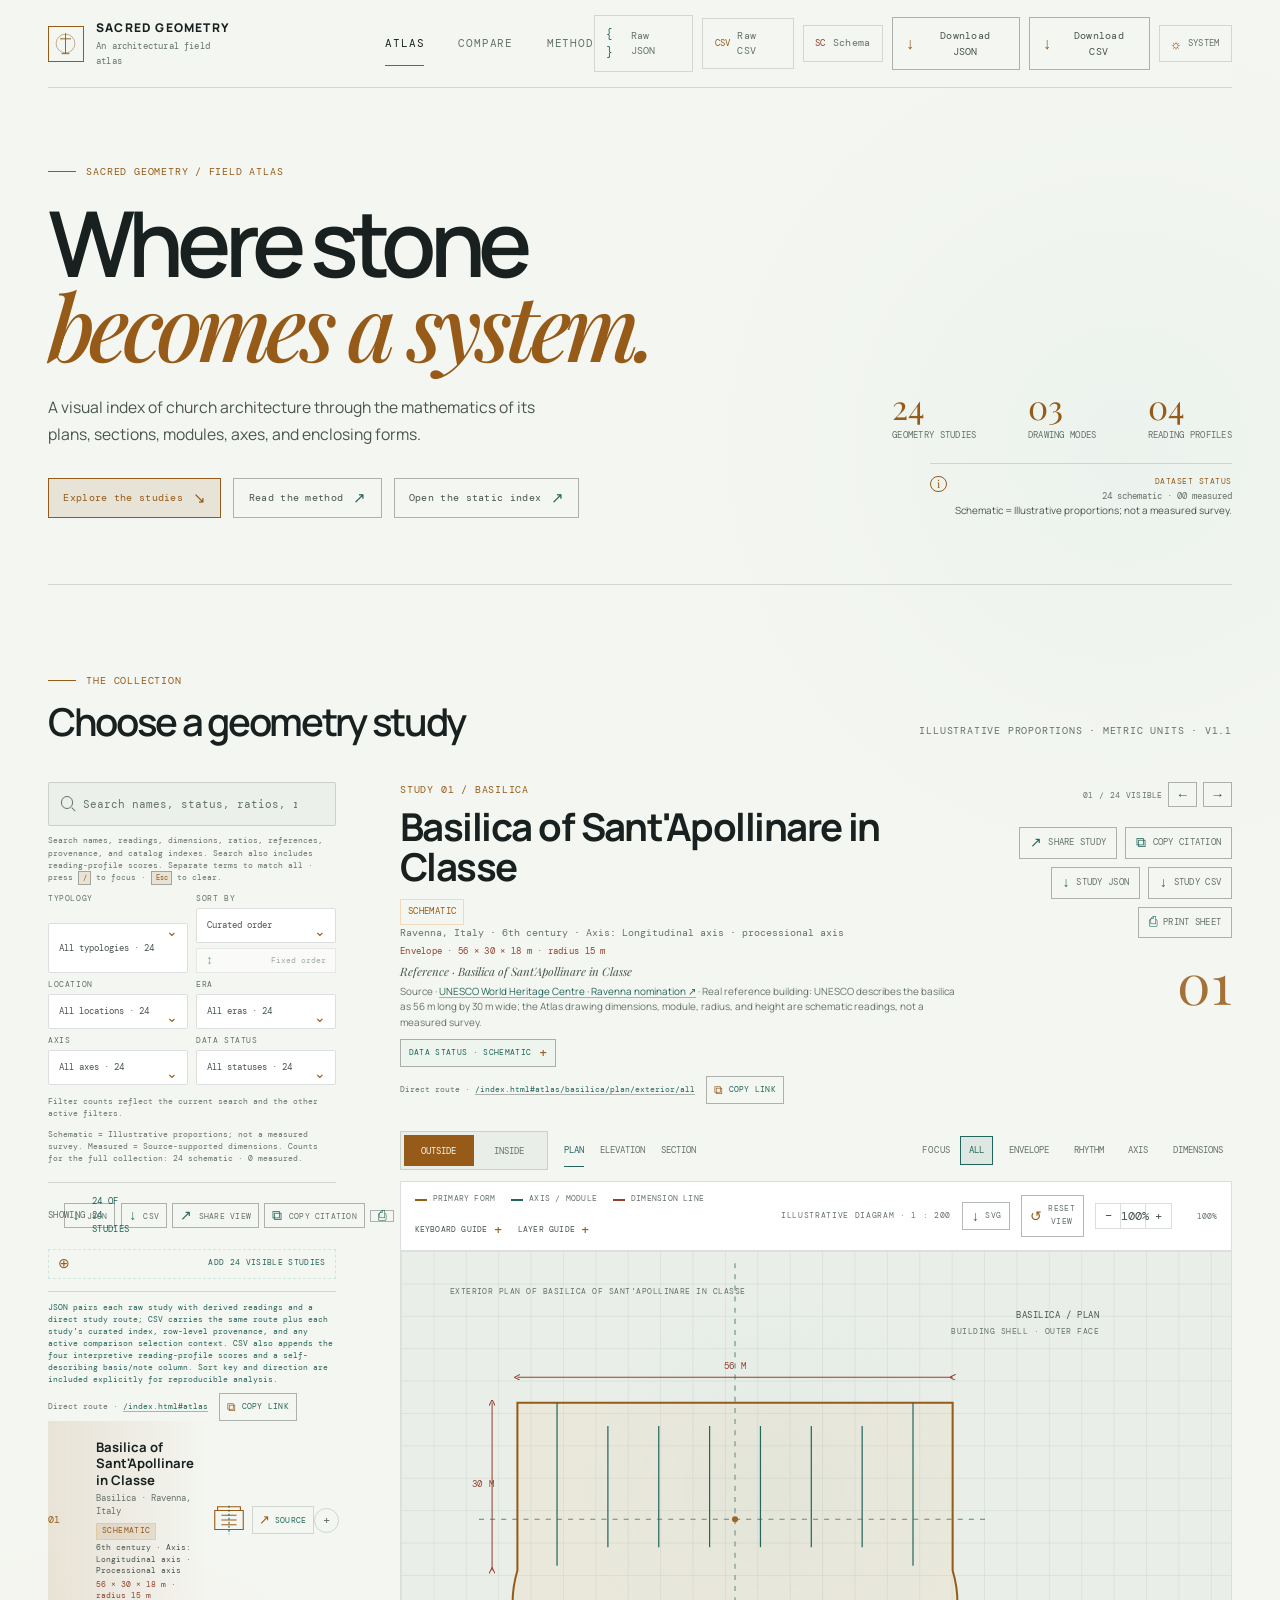
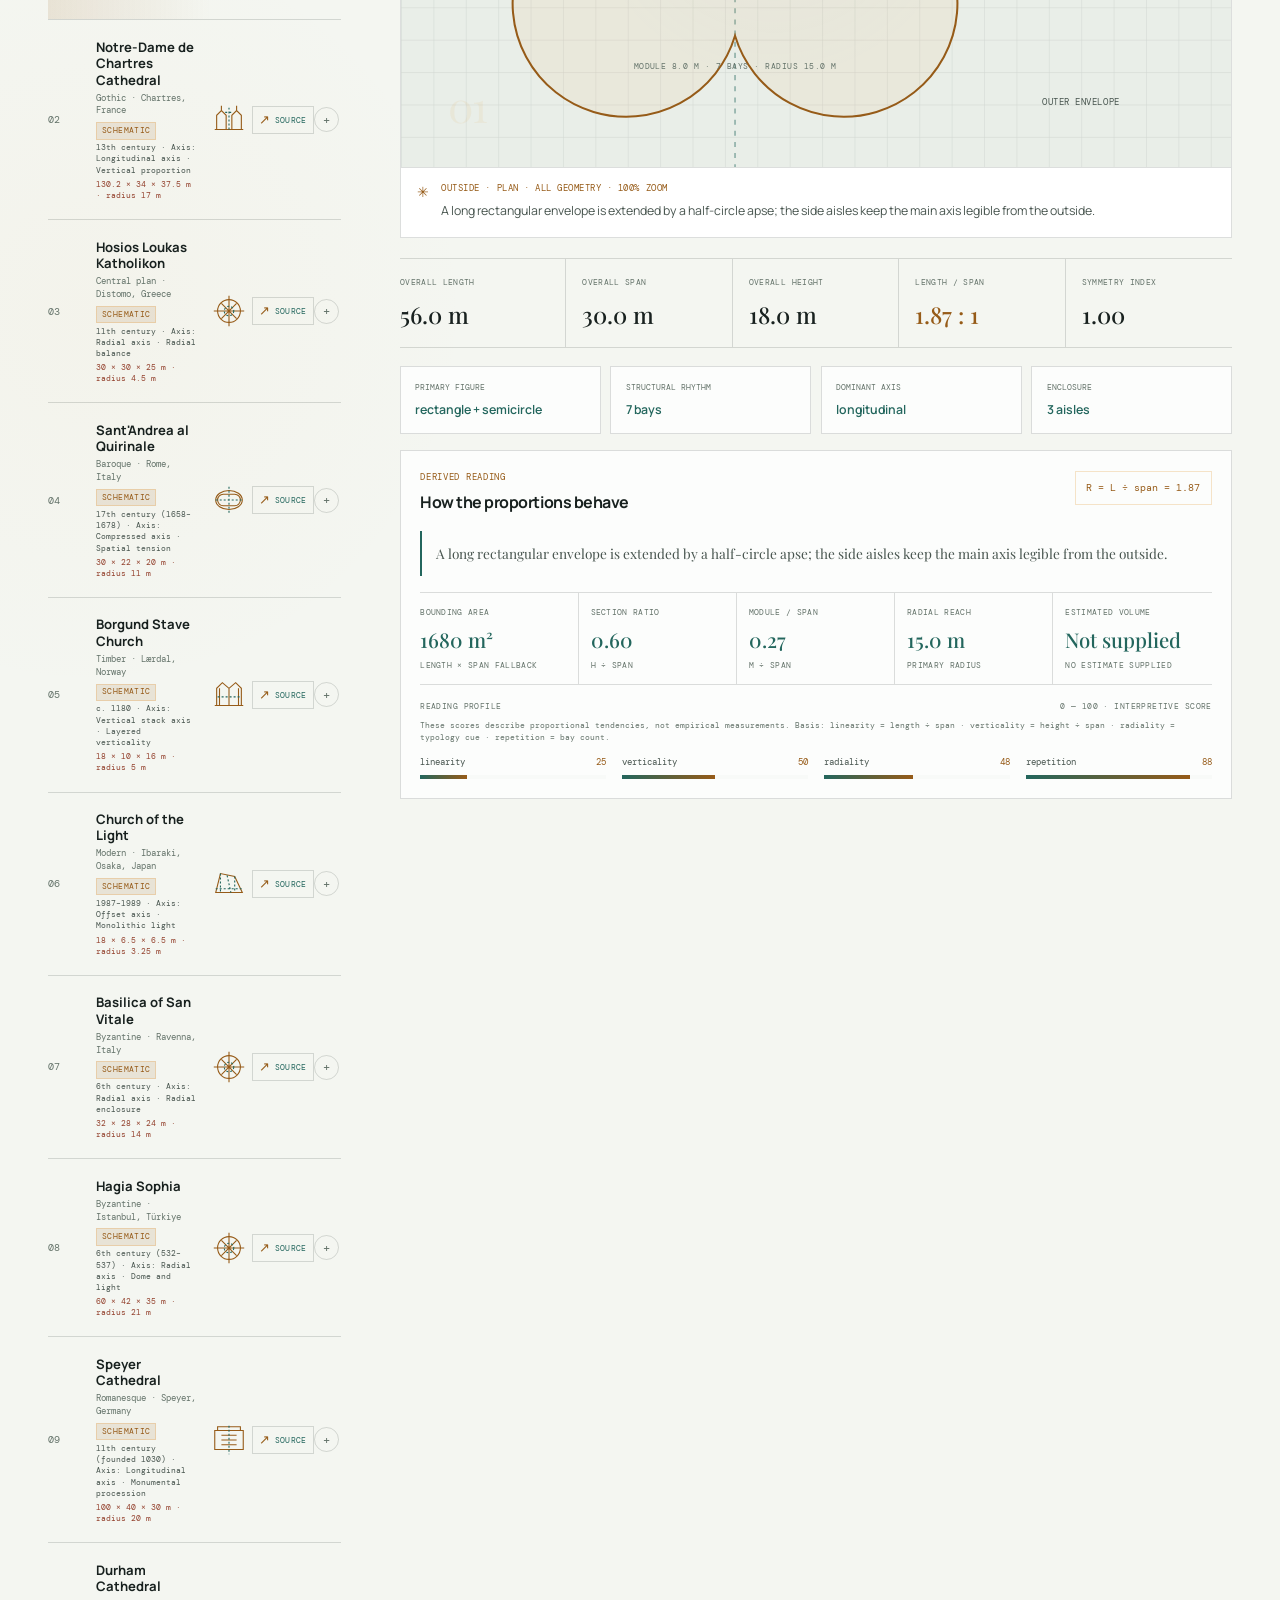
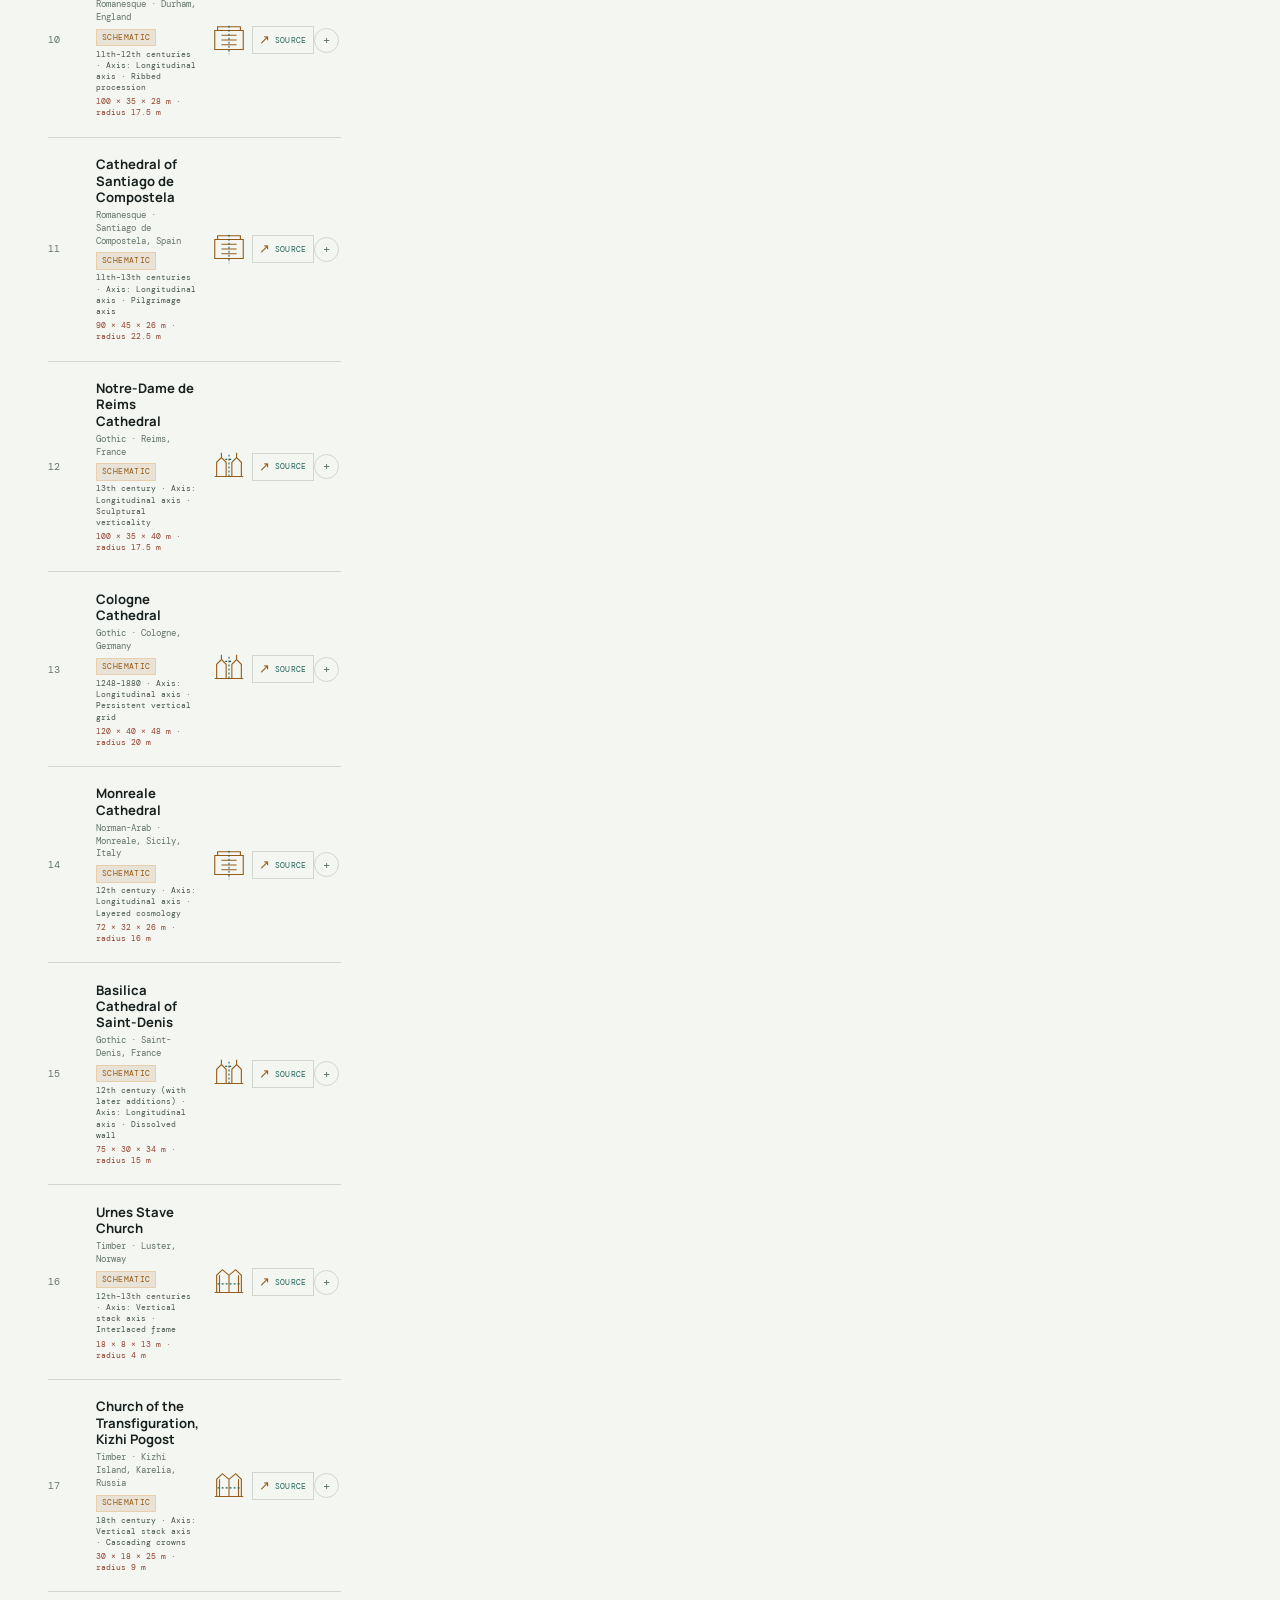
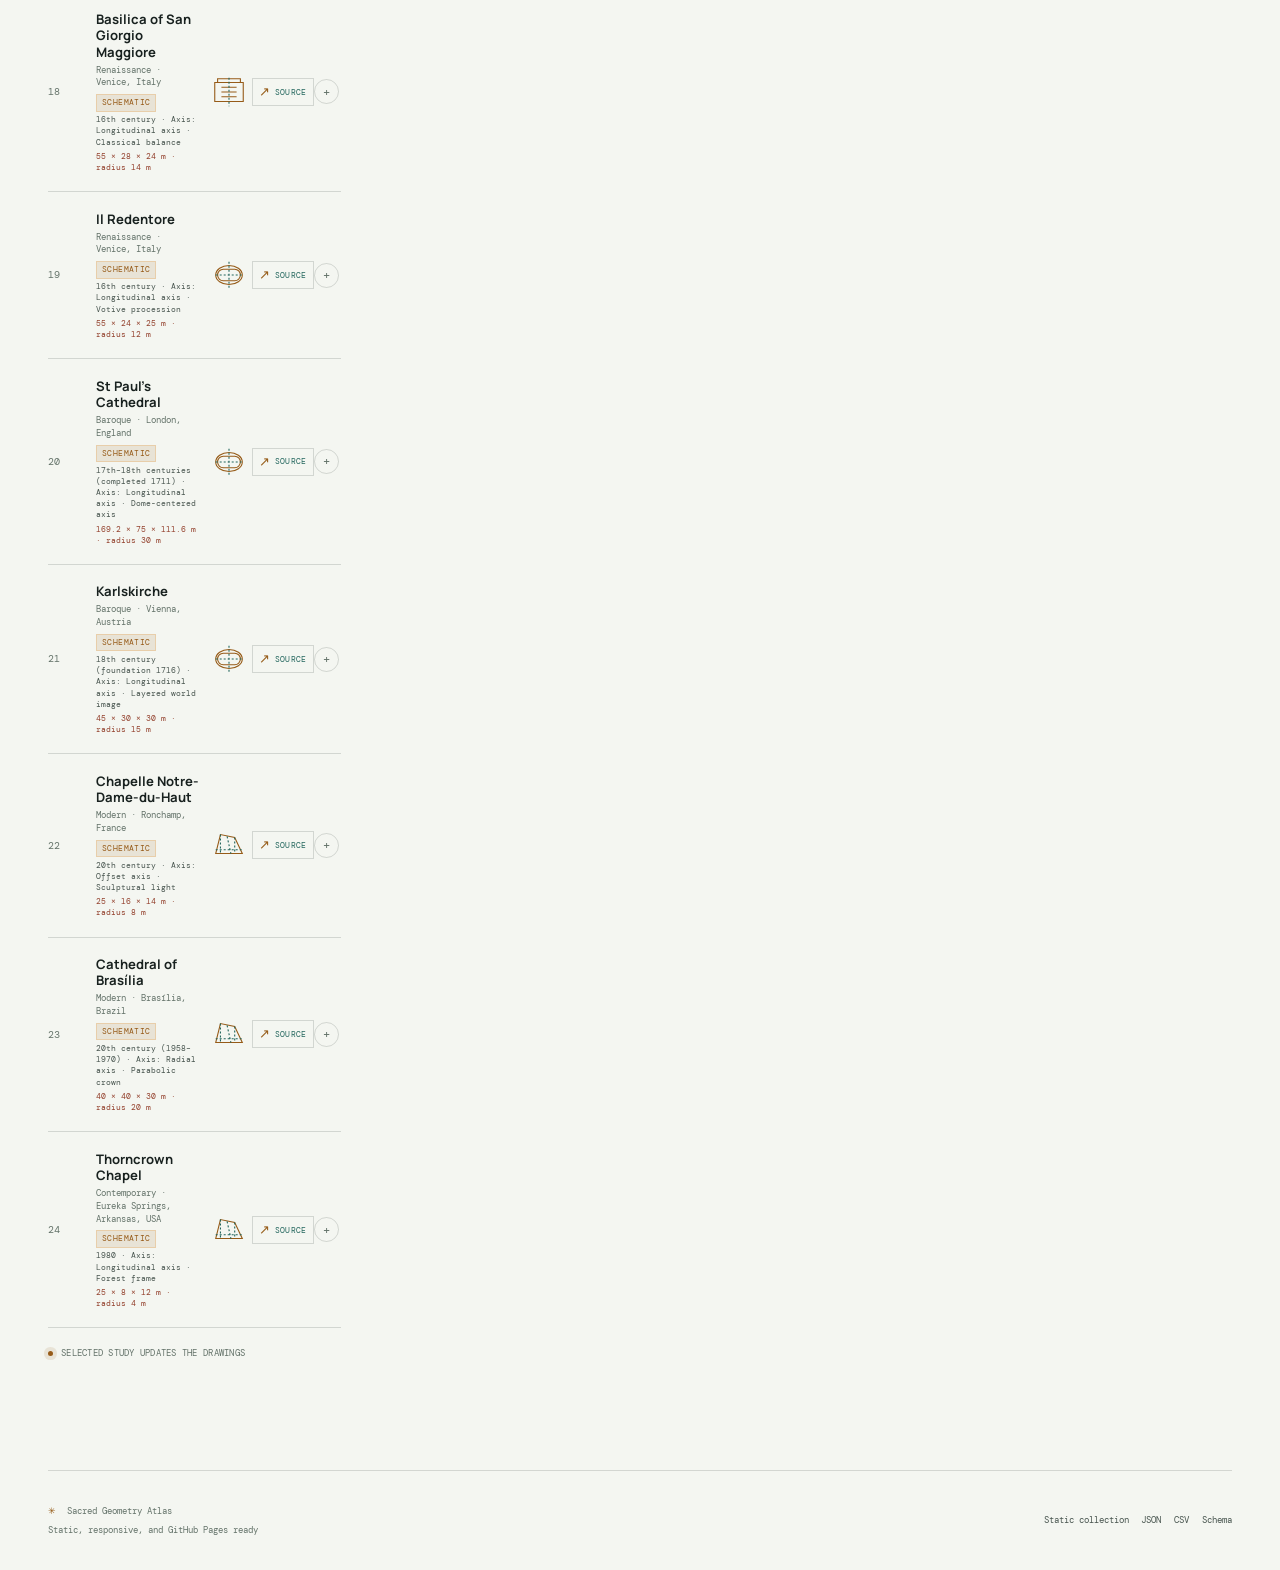
==== commit 4fbd97a9: "Regenerate atlas outputs for published dimensions" ====
--- a/index.html
+++ b/index.html
@@ -174,7 +174,7 @@
           <li id="atlas/kizhi/plan/exterior/all" tabindex="-1"><span class="noscript-number" aria-hidden="true">17</span><span><strong><a class="noscript-study-link" href="#atlas/kizhi/plan/exterior/all" aria-label="Jump to the static record for study 17, Church of the Transfiguration, Kizhi Pogost; interactive drawings require JavaScript" aria-describedby="atlas-meta-kizhi atlas-derived-kizhi atlas-provenance-kizhi atlas-reading-kizhi">Church of the Transfiguration, Kizhi Pogost</a></strong><span class="noscript-record-actions"><a class="noscript-interactive-link" href="./#atlas/kizhi/plan/exterior/all" aria-label="Open study 17, Church of the Transfiguration, Kizhi Pogost in the interactive Atlas; JavaScript required">Open interactive view <span aria-hidden="true">↗</span></a></span><small id="atlas-meta-kizhi">Timber · Kizhi Island, Karelia, Russia · 18th century · Cascading crowns · Axis: Vertical stack axis · schematic (Illustrative proportions; not a measured survey.) · 30 × 18 × 25 m · Reference: Church of the Transfiguration, Kizhi Pogost</small><span class="noscript-derived" id="atlas-derived-kizhi">Readings: 6 bays · module 5 m · radius 9 m · length / span 1.67 · height / span 1.39 · symmetry 0.86 · floor area not supplied (length × span fallback) · volume not supplied (No estimate supplied) · reading profile (interpretive 0–100): linearity 19 · verticality 100 · radiality 36 · repetition 75. Interpretive proportional tendencies, not empirical measurements. Basis: linearity = length ÷ span · verticality = height ÷ span · radiality = typology cue · repetition = bay count.</span><span class="noscript-provenance" id="atlas-provenance-kizhi">Provenance: <a class="noscript-source-link" href="https://whc.unesco.org/en/list/544/" target="_blank" rel="noopener noreferrer">UNESCO World Heritage Centre · Kizhi Pogost <span aria-hidden="true">↗</span></a> · Real reference building: UNESCO identifies the Church of the Transfiguration as one of Kizhi Pogost&#39;s two 18th-century wooden churches; Atlas dimensions and roof rhythm are schematic readings.</span><span class="noscript-reading" id="atlas-reading-kizhi">Reading: Repeated roof tiers turn the vertical axis into a cascade, so the silhouette reads as a countable sequence of crowns.</span></span></li>
           <li id="atlas/san-giorgio/plan/exterior/all" tabindex="-1"><span class="noscript-number" aria-hidden="true">18</span><span><strong><a class="noscript-study-link" href="#atlas/san-giorgio/plan/exterior/all" aria-label="Jump to the static record for study 18, Basilica of San Giorgio Maggiore; interactive drawings require JavaScript" aria-describedby="atlas-meta-san-giorgio atlas-derived-san-giorgio atlas-provenance-san-giorgio atlas-reading-san-giorgio">Basilica of San Giorgio Maggiore</a></strong><span class="noscript-record-actions"><a class="noscript-interactive-link" href="./#atlas/san-giorgio/plan/exterior/all" aria-label="Open study 18, Basilica of San Giorgio Maggiore in the interactive Atlas; JavaScript required">Open interactive view <span aria-hidden="true">↗</span></a></span><small id="atlas-meta-san-giorgio">Renaissance · Venice, Italy · 16th century · Classical balance · Axis: Longitudinal axis · schematic (Illustrative proportions; not a measured survey.) · 55 × 28 × 24 m · Reference: Basilica of San Giorgio Maggiore</small><span class="noscript-derived" id="atlas-derived-san-giorgio">Readings: 6 bays · module 9 m · radius 14 m · length / span 1.96 · height / span 0.86 · symmetry 0.96 · floor area not supplied (length × span fallback) · volume not supplied (No estimate supplied) · reading profile (interpretive 0–100): linearity 28 · verticality 71 · radiality 48 · repetition 75. Interpretive proportional tendencies, not empirical measurements. Basis: linearity = length ÷ span · verticality = height ÷ span · radiality = typology cue · repetition = bay count.</span><span class="noscript-provenance" id="atlas-provenance-san-giorgio">Provenance: <a class="noscript-source-link" href="https://tour.venice.it/venice/what-to-see/details/basilica-di-san-giorgio-maggiore" target="_blank" rel="noopener noreferrer">Venice official city guide · Basilica of San Giorgio Maggiore <span aria-hidden="true">↗</span></a> · Real reference building: Venice&#39;s official city guide identifies the church as a complex Palladian project; Atlas dimensions and proportional readings are schematic.</span><span class="noscript-reading" id="atlas-reading-san-giorgio">Reading: Two intersecting classical orders are read as a geometric negotiation between basilican procession and centered balance.</span></span></li>
           <li id="atlas/redentore/plan/exterior/all" tabindex="-1"><span class="noscript-number" aria-hidden="true">19</span><span><strong><a class="noscript-study-link" href="#atlas/redentore/plan/exterior/all" aria-label="Jump to the static record for study 19, Il Redentore; interactive drawings require JavaScript" aria-describedby="atlas-meta-redentore atlas-derived-redentore atlas-provenance-redentore atlas-reading-redentore">Il Redentore</a></strong><span class="noscript-record-actions"><a class="noscript-interactive-link" href="./#atlas/redentore/plan/exterior/all" aria-label="Open study 19, Il Redentore in the interactive Atlas; JavaScript required">Open interactive view <span aria-hidden="true">↗</span></a></span><small id="atlas-meta-redentore">Renaissance · Venice, Italy · 16th century · Votive procession · Axis: Longitudinal axis · schematic (Illustrative proportions; not a measured survey.) · 55 × 24 × 25 m · Reference: Church of the Most Holy Redeemer</small><span class="noscript-derived" id="atlas-derived-redentore">Readings: 6 bays · module 8 m · radius 12 m · length / span 2.29 · height / span 1.04 · symmetry 0.94 · floor area not supplied (length × span fallback) · volume not supplied (No estimate supplied) · reading profile (interpretive 0–100): linearity 37 · verticality 87 · radiality 84 · repetition 75. Interpretive proportional tendencies, not empirical measurements. Basis: linearity = length ÷ span · verticality = height ÷ span · radiality = typology cue · repetition = bay count.</span><span class="noscript-provenance" id="atlas-provenance-redentore">Provenance: <a class="noscript-source-link" href="https://www.veneziaunica.it/sites/default/files/vu_english_170616.pdf" target="_blank" rel="noopener noreferrer">Venice official city guide · Church of the Redentore <span aria-hidden="true">↗</span></a> · Real reference building: the official Venice guide identifies Il Redentore as a Palladio church commissioned after the plague vow of 1575–1577; Atlas dimensions and ellipse readings are schematic.</span><span class="noscript-reading" id="atlas-reading-redentore">Reading: The plan is read as a sequence of compressions and releases, with the votive axis drawing the room toward a calm geometric end.</span></span></li>
-          <li id="atlas/st-pauls/plan/exterior/all" tabindex="-1"><span class="noscript-number" aria-hidden="true">20</span><span><strong><a class="noscript-study-link" href="#atlas/st-pauls/plan/exterior/all" aria-label="Jump to the static record for study 20, St Paul&#39;s Cathedral; interactive drawings require JavaScript" aria-describedby="atlas-meta-st-pauls atlas-derived-st-pauls atlas-provenance-st-pauls atlas-reading-st-pauls">St Paul&#39;s Cathedral</a></strong><span class="noscript-record-actions"><a class="noscript-interactive-link" href="./#atlas/st-pauls/plan/exterior/all" aria-label="Open study 20, St Paul&#39;s Cathedral in the interactive Atlas; JavaScript required">Open interactive view <span aria-hidden="true">↗</span></a></span><small id="atlas-meta-st-pauls">Baroque · London, England · 17th–18th centuries (completed 1711) · Dome-centered axis · Axis: Longitudinal axis · schematic (Illustrative proportions; not a measured survey.) · 150 × 75 × 40 m · Reference: St Paul&#39;s Cathedral</small><span class="noscript-derived" id="atlas-derived-st-pauls">Readings: 8 bays · module 12 m · radius 30 m · length / span 2.00 · height / span 0.53 · symmetry 0.90 · floor area not supplied (length × span fallback) · volume not supplied (No estimate supplied) · reading profile (interpretive 0–100): linearity 29 · verticality 44 · radiality 84 · repetition 100. Interpretive proportional tendencies, not empirical measurements. Basis: linearity = length ÷ span · verticality = height ÷ span · radiality = typology cue · repetition = bay count.</span><span class="noscript-provenance" id="atlas-provenance-st-pauls">Provenance: <a class="noscript-source-link" href="https://www.stpauls.co.uk/our-timeline" target="_blank" rel="noopener noreferrer">St Paul&#39;s Cathedral · official timeline <span aria-hidden="true">↗</span></a> · Real reference building: the cathedral&#39;s official timeline records the Wren cathedral as officially complete in 1711; Atlas dimensions and dome geometry are schematic readings.</span><span class="noscript-reading" id="atlas-reading-st-pauls">Reading: A long ceremonial axis is interrupted and intensified by the dome, turning the crossing into a spatial hinge.</span></span></li>
+          <li id="atlas/st-pauls/plan/exterior/all" tabindex="-1"><span class="noscript-number" aria-hidden="true">20</span><span><strong><a class="noscript-study-link" href="#atlas/st-pauls/plan/exterior/all" aria-label="Jump to the static record for study 20, St Paul&#39;s Cathedral; interactive drawings require JavaScript" aria-describedby="atlas-meta-st-pauls atlas-derived-st-pauls atlas-provenance-st-pauls atlas-reading-st-pauls">St Paul&#39;s Cathedral</a></strong><span class="noscript-record-actions"><a class="noscript-interactive-link" href="./#atlas/st-pauls/plan/exterior/all" aria-label="Open study 20, St Paul&#39;s Cathedral in the interactive Atlas; JavaScript required">Open interactive view <span aria-hidden="true">↗</span></a></span><small id="atlas-meta-st-pauls">Baroque · London, England · 17th–18th centuries (completed 1711) · Dome-centered axis · Axis: Longitudinal axis · schematic (Illustrative proportions; not a measured survey.) · 169.2 × 75 × 111.6 m · Reference: St Paul&#39;s Cathedral</small><span class="noscript-derived" id="atlas-derived-st-pauls">Readings: 8 bays · module 12 m · radius 30 m · length / span 2.26 · height / span 1.49 · symmetry 0.90 · floor area not supplied (length × span fallback) · volume not supplied (No estimate supplied) · reading profile (interpretive 0–100): linearity 36 · verticality 100 · radiality 84 · repetition 100. Interpretive proportional tendencies, not empirical measurements. Basis: linearity = length ÷ span · verticality = height ÷ span · radiality = typology cue · repetition = bay count.</span><span class="noscript-provenance" id="atlas-provenance-st-pauls">Provenance: <a class="noscript-source-link" href="https://www.cityoflondon.gov.uk/assets/Services-Environment/ed-htb34-protected-views-spd.pdf" target="_blank" rel="noopener noreferrer">City of London · Protected Views SPD / St Paul&#39;s dimensions <span aria-hidden="true">↗</span></a> · Real reference building: the City of London survey table reports 169.2 m length, 75.0 m greatest breadth, and 111.6 m height; those three envelope fields are published-reference dimensions, while the Atlas radius, module, bay count, and geometric reading remain schematic.</span><span class="noscript-reading" id="atlas-reading-st-pauls">Reading: A long ceremonial axis is interrupted and intensified by the dome, turning the crossing into a spatial hinge.</span></span></li>
           <li id="atlas/karlskirche/plan/exterior/all" tabindex="-1"><span class="noscript-number" aria-hidden="true">21</span><span><strong><a class="noscript-study-link" href="#atlas/karlskirche/plan/exterior/all" aria-label="Jump to the static record for study 21, Karlskirche; interactive drawings require JavaScript" aria-describedby="atlas-meta-karlskirche atlas-derived-karlskirche atlas-provenance-karlskirche atlas-reading-karlskirche">Karlskirche</a></strong><span class="noscript-record-actions"><a class="noscript-interactive-link" href="./#atlas/karlskirche/plan/exterior/all" aria-label="Open study 21, Karlskirche in the interactive Atlas; JavaScript required">Open interactive view <span aria-hidden="true">↗</span></a></span><small id="atlas-meta-karlskirche">Baroque · Vienna, Austria · 18th century (foundation 1716) · Layered world image · Axis: Longitudinal axis · schematic (Illustrative proportions; not a measured survey.) · 45 × 30 × 30 m · Reference: Church of St. Charles</small><span class="noscript-derived" id="atlas-derived-karlskirche">Readings: 4 bays · module 8 m · radius 15 m · length / span 1.50 · height / span 1.00 · symmetry 0.90 · floor area not supplied (length × span fallback) · volume not supplied (No estimate supplied) · reading profile (interpretive 0–100): linearity 14 · verticality 83 · radiality 84 · repetition 50. Interpretive proportional tendencies, not empirical measurements. Basis: linearity = length ÷ span · verticality = height ÷ span · radiality = typology cue · repetition = bay count.</span><span class="noscript-provenance" id="atlas-provenance-karlskirche">Provenance: <a class="noscript-source-link" href="https://www.karlskirche.at/en/history/" target="_blank" rel="noopener noreferrer">Karlskirche · official history <span aria-hidden="true">↗</span></a> · Real reference building: the official Karlskirche history records the foundation stone in 1716 and describes its layered Baroque and cross-cultural forms; Atlas dimensions are schematic readings.</span><span class="noscript-reading" id="atlas-reading-karlskirche">Reading: The building is read as a stack of cultural geometries—portico, triumphal towers, and dome—held in one broad composition.</span></span></li>
           <li id="atlas/ronchamp/plan/exterior/all" tabindex="-1"><span class="noscript-number" aria-hidden="true">22</span><span><strong><a class="noscript-study-link" href="#atlas/ronchamp/plan/exterior/all" aria-label="Jump to the static record for study 22, Chapelle Notre-Dame-du-Haut; interactive drawings require JavaScript" aria-describedby="atlas-meta-ronchamp atlas-derived-ronchamp atlas-provenance-ronchamp atlas-reading-ronchamp">Chapelle Notre-Dame-du-Haut</a></strong><span class="noscript-record-actions"><a class="noscript-interactive-link" href="./#atlas/ronchamp/plan/exterior/all" aria-label="Open study 22, Chapelle Notre-Dame-du-Haut in the interactive Atlas; JavaScript required">Open interactive view <span aria-hidden="true">↗</span></a></span><small id="atlas-meta-ronchamp">Modern · Ronchamp, France · 20th century · Sculptural light · Axis: Offset axis · schematic (Illustrative proportions; not a measured survey.) · 25 × 16 × 14 m · Reference: Chapelle Notre-Dame-du-Haut</small><span class="noscript-derived" id="atlas-derived-ronchamp">Readings: 4 bays · module 5 m · radius 8 m · length / span 1.56 · height / span 0.88 · symmetry 0.72 · floor area not supplied (length × span fallback) · volume not supplied (No estimate supplied) · reading profile (interpretive 0–100): linearity 16 · verticality 73 · radiality 28 · repetition 50. Interpretive proportional tendencies, not empirical measurements. Basis: linearity = length ÷ span · verticality = height ÷ span · radiality = typology cue · repetition = bay count.</span><span class="noscript-provenance" id="atlas-provenance-ronchamp">Provenance: <a class="noscript-source-link" href="https://whc.unesco.org/en/list/1321/" target="_blank" rel="noopener noreferrer">UNESCO World Heritage Centre · The Architectural Work of Le Corbusier <span aria-hidden="true">↗</span></a> · Real reference building: UNESCO identifies Chapelle Notre-Dame-du-Haut as a component of Le Corbusier&#39;s Modern Movement World Heritage property and highlights its revolutionary religious architecture; Atlas geometry is schematic.</span><span class="noscript-reading" id="atlas-reading-ronchamp">Reading: The chapel is read as a thick curved boundary whose asymmetry gathers light, weight, and orientation into one gesture.</span></span></li>
           <li id="atlas/brasilia/plan/exterior/all" tabindex="-1"><span class="noscript-number" aria-hidden="true">23</span><span><strong><a class="noscript-study-link" href="#atlas/brasilia/plan/exterior/all" aria-label="Jump to the static record for study 23, Cathedral of Brasília; interactive drawings require JavaScript" aria-describedby="atlas-meta-brasilia atlas-derived-brasilia atlas-provenance-brasilia atlas-reading-brasilia">Cathedral of Brasília</a></strong><span class="noscript-record-actions"><a class="noscript-interactive-link" href="./#atlas/brasilia/plan/exterior/all" aria-label="Open study 23, Cathedral of Brasília in the interactive Atlas; JavaScript required">Open interactive view <span aria-hidden="true">↗</span></a></span><small id="atlas-meta-brasilia">Modern · Brasília, Brazil · 20th century (1958–1970) · Parabolic crown · Axis: Radial axis · schematic (Illustrative proportions; not a measured survey.) · 40 × 40 × 30 m · Reference: Metropolitan Cathedral of Our Lady of Aparecida</small><span class="noscript-derived" id="atlas-derived-brasilia">Readings: 16 bays · module 2.5 m · radius 20 m · length / span 1.00 · height / span 0.75 · symmetry 0.98 · floor area not supplied (length × span fallback) · volume not supplied (No estimate supplied) · reading profile (interpretive 0–100): linearity 0 · verticality 63 · radiality 28 · repetition 100. Interpretive proportional tendencies, not empirical measurements. Basis: linearity = length ÷ span · verticality = height ÷ span · radiality = typology cue · repetition = bay count.</span><span class="noscript-provenance" id="atlas-provenance-brasilia">Provenance: <a class="noscript-source-link" href="https://catedral.org.br/institucional/historia/" target="_blank" rel="noopener noreferrer">Catedral Metropolitana de Brasília · official history <span aria-hidden="true">↗</span></a> · Real reference building: the cathedral&#39;s official history attributes its modern symbolic design to Oscar Niemeyer and records its 16 parabolic concrete columns; Atlas dimensions are schematic readings.</span><span class="noscript-reading" id="atlas-reading-brasilia">Reading: Sixteen repeated structural gestures turn the circular plan into a crown, with the center held open for light and movement.</span></span></li>
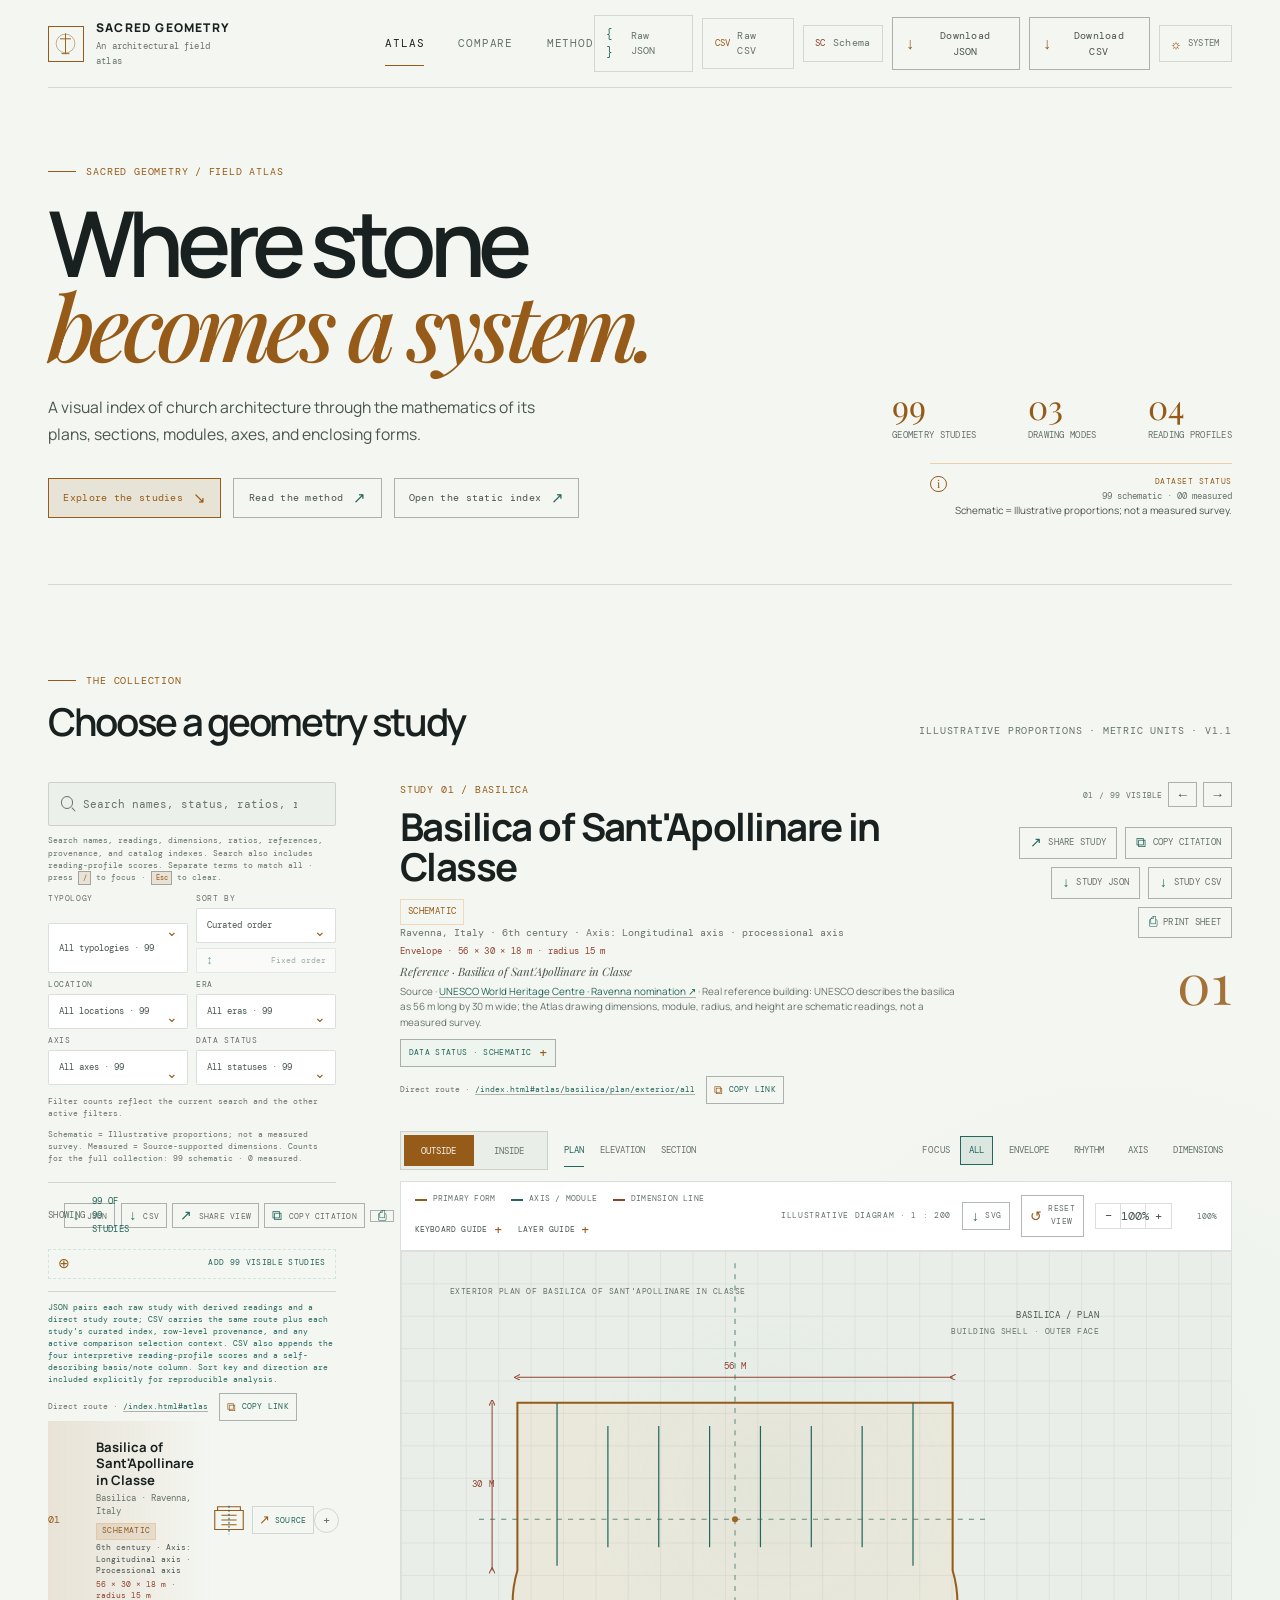
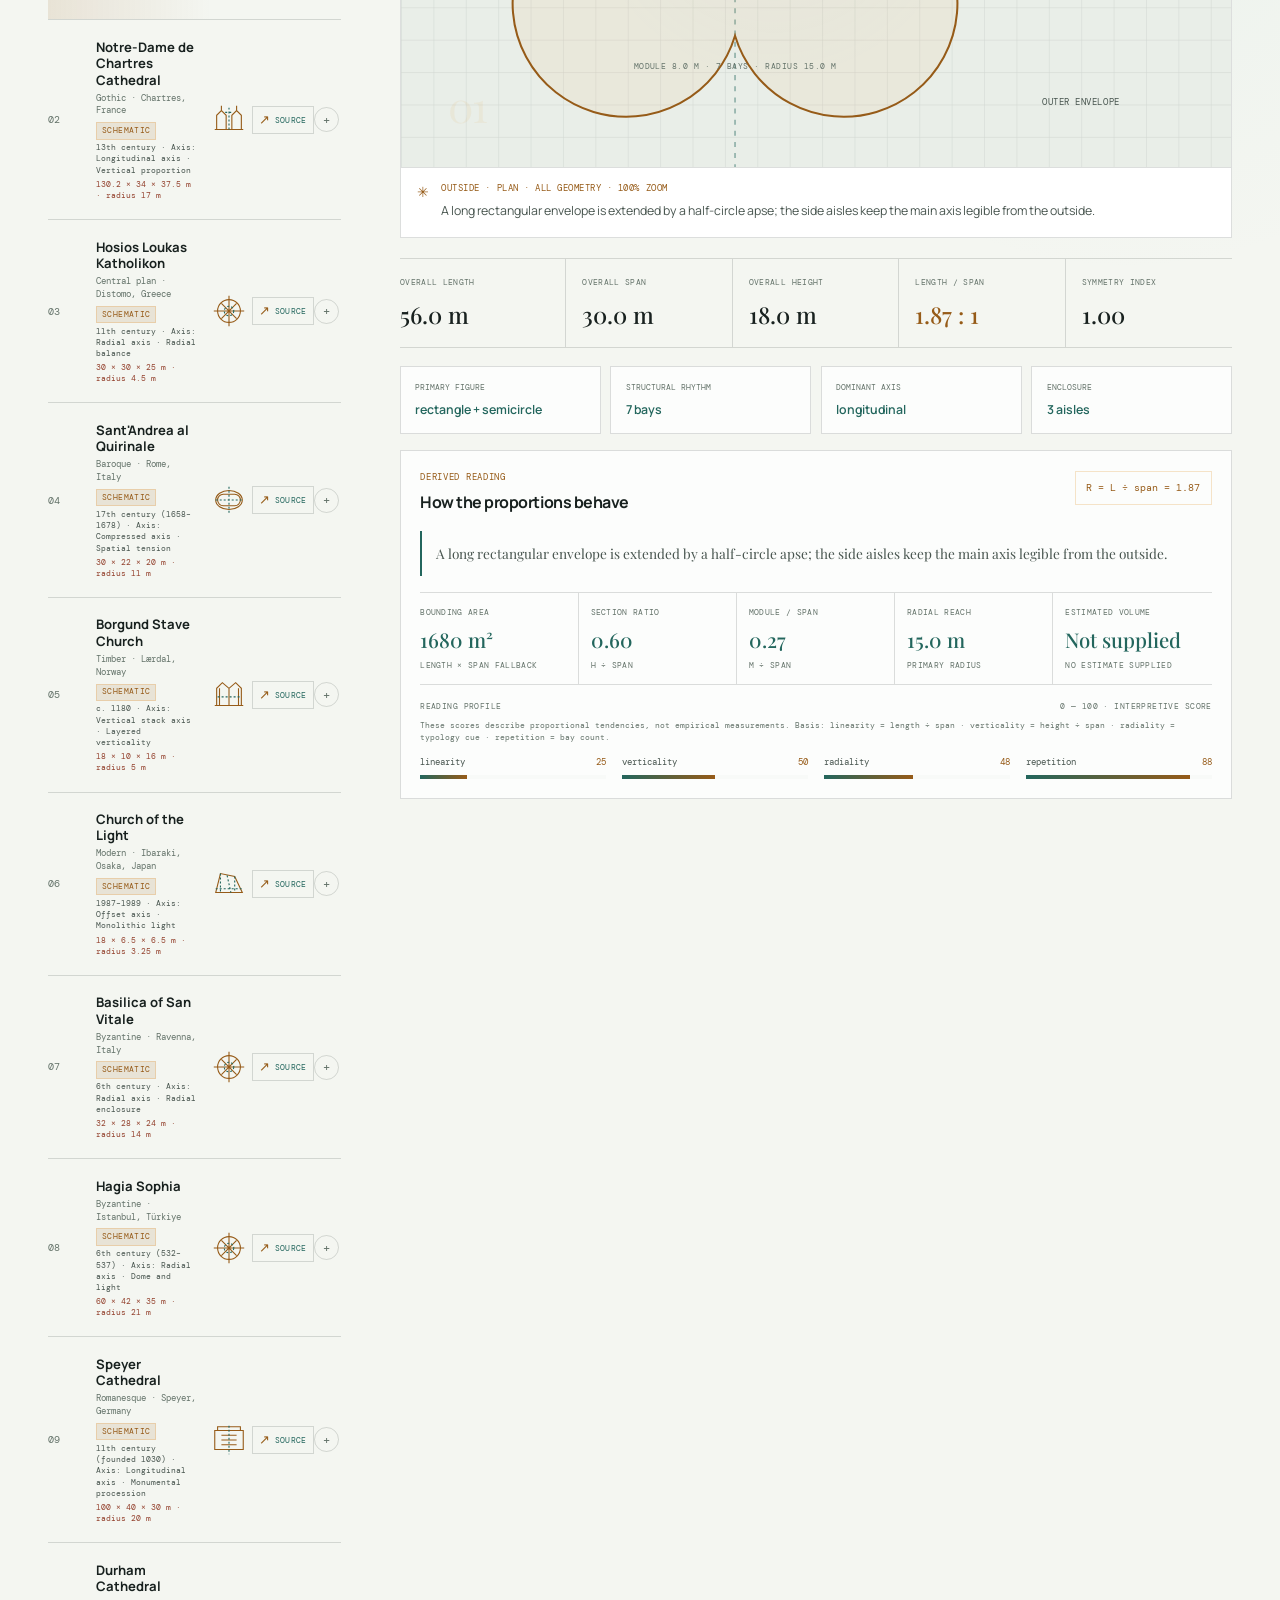
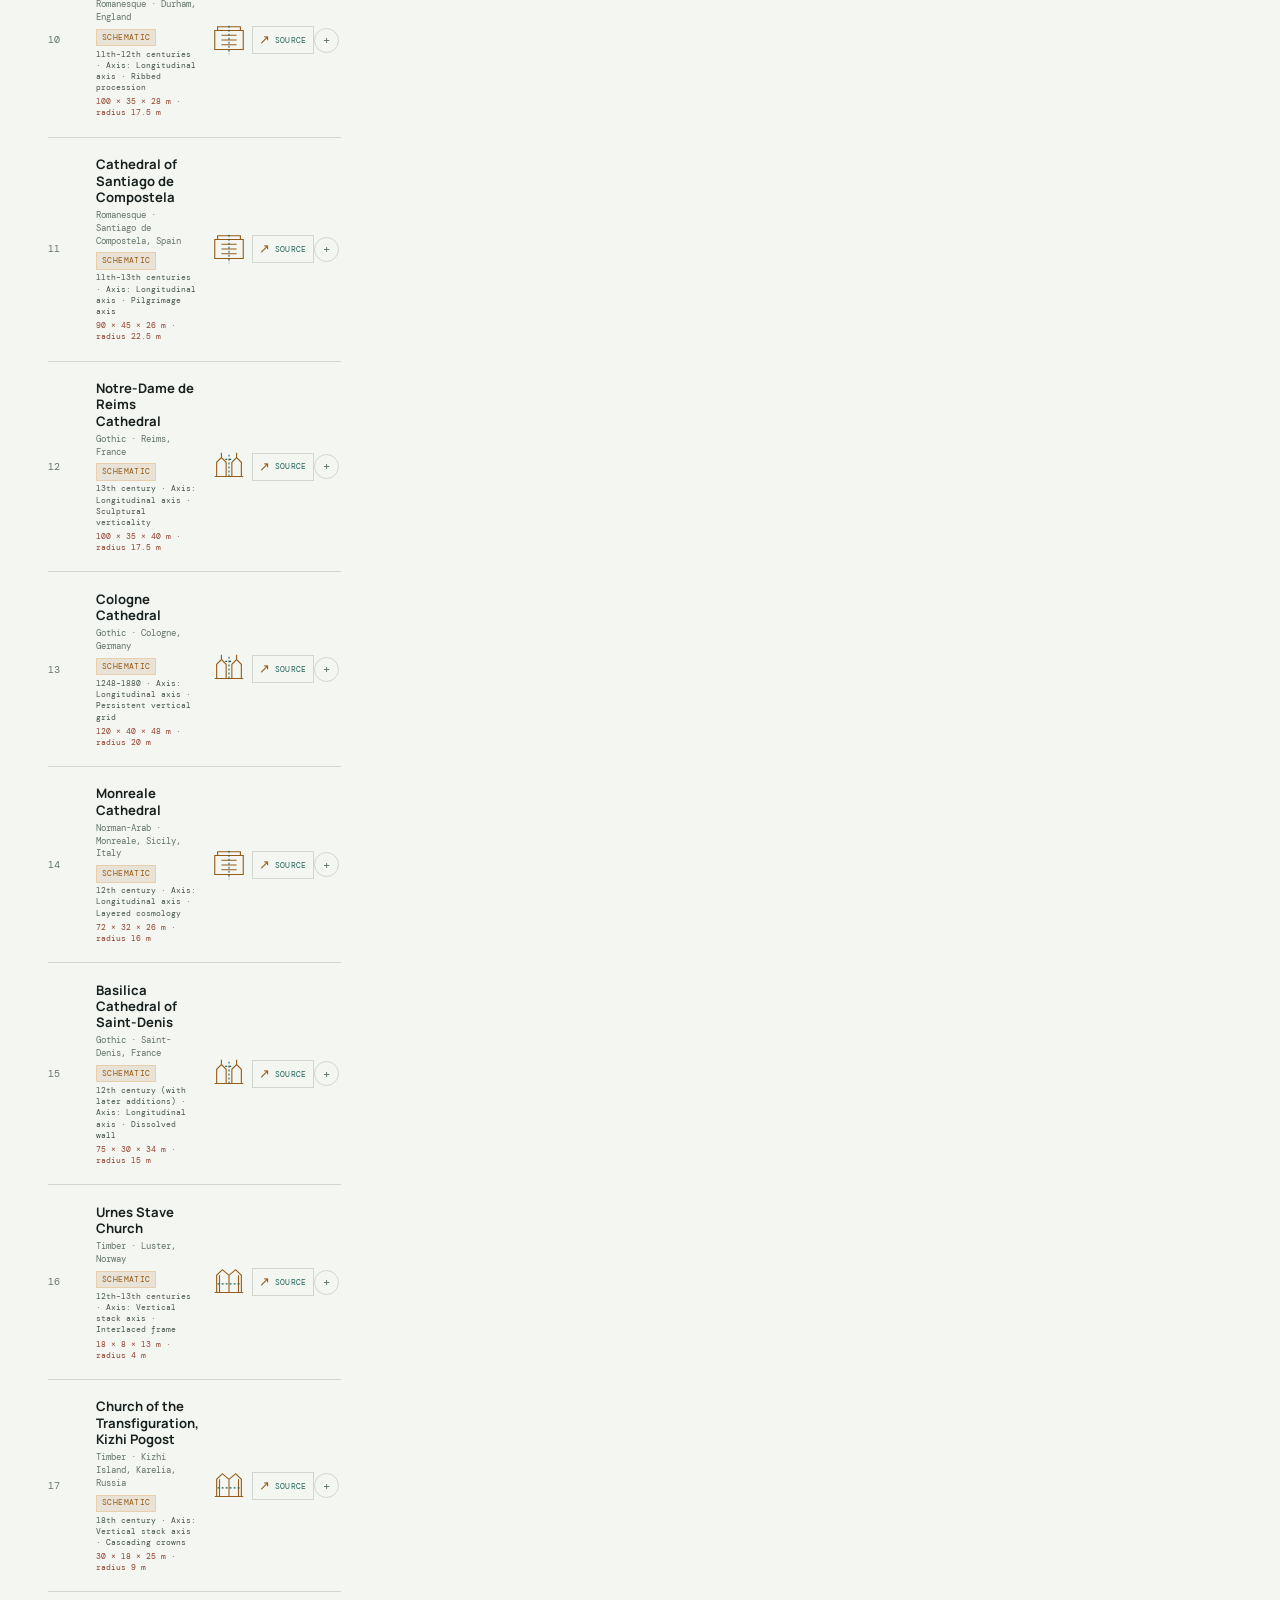
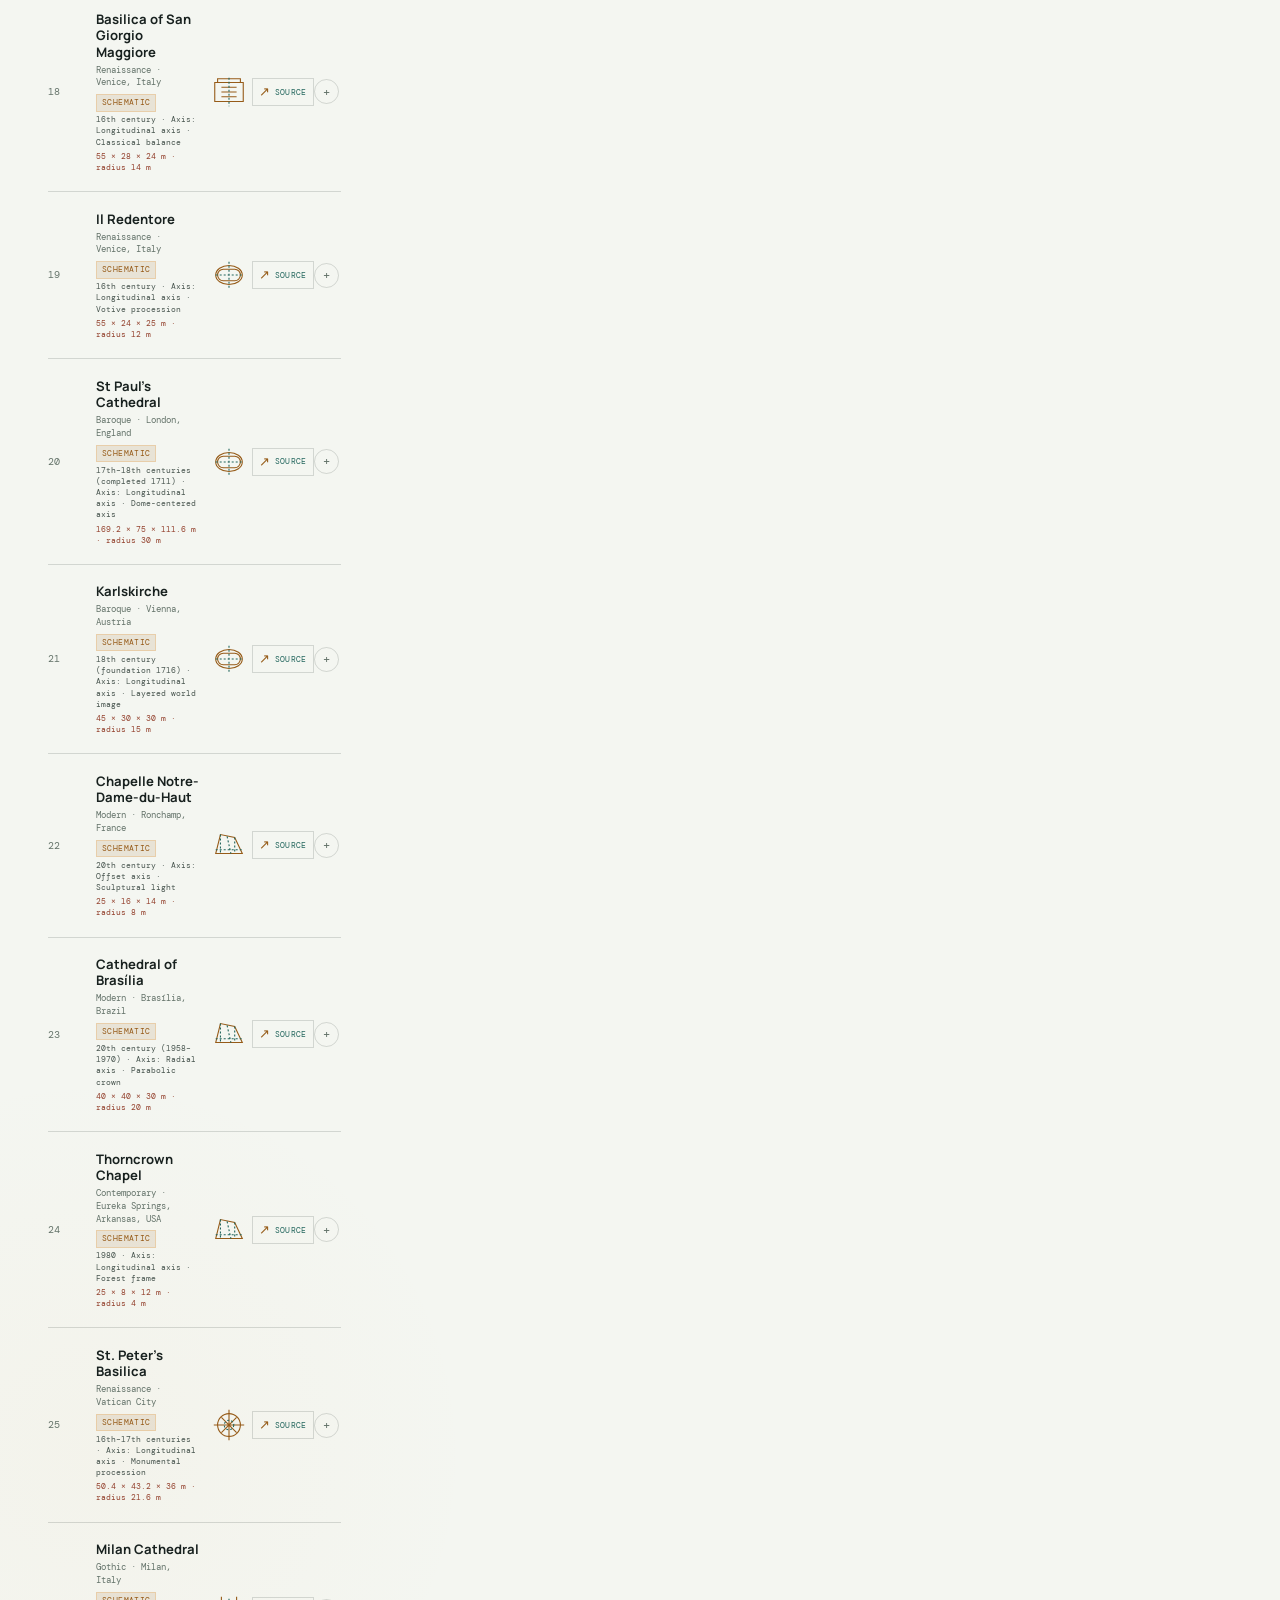
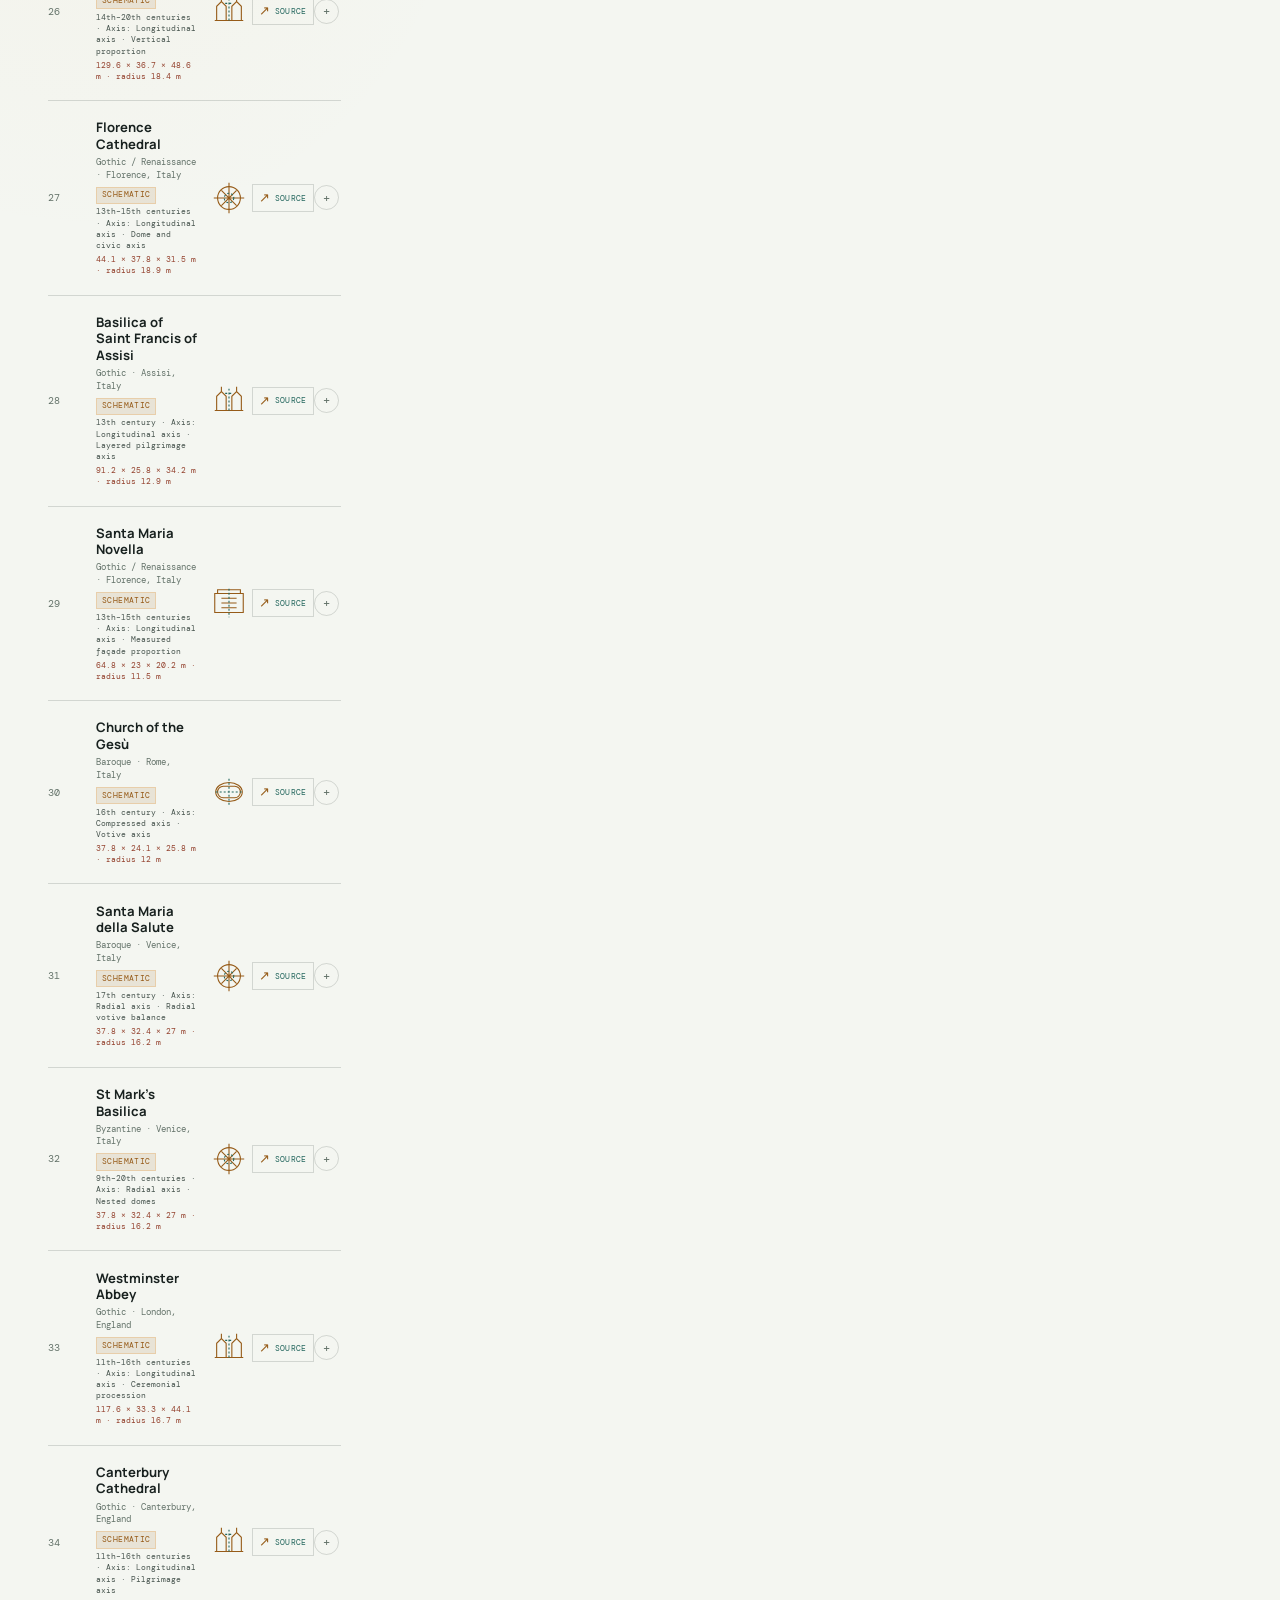
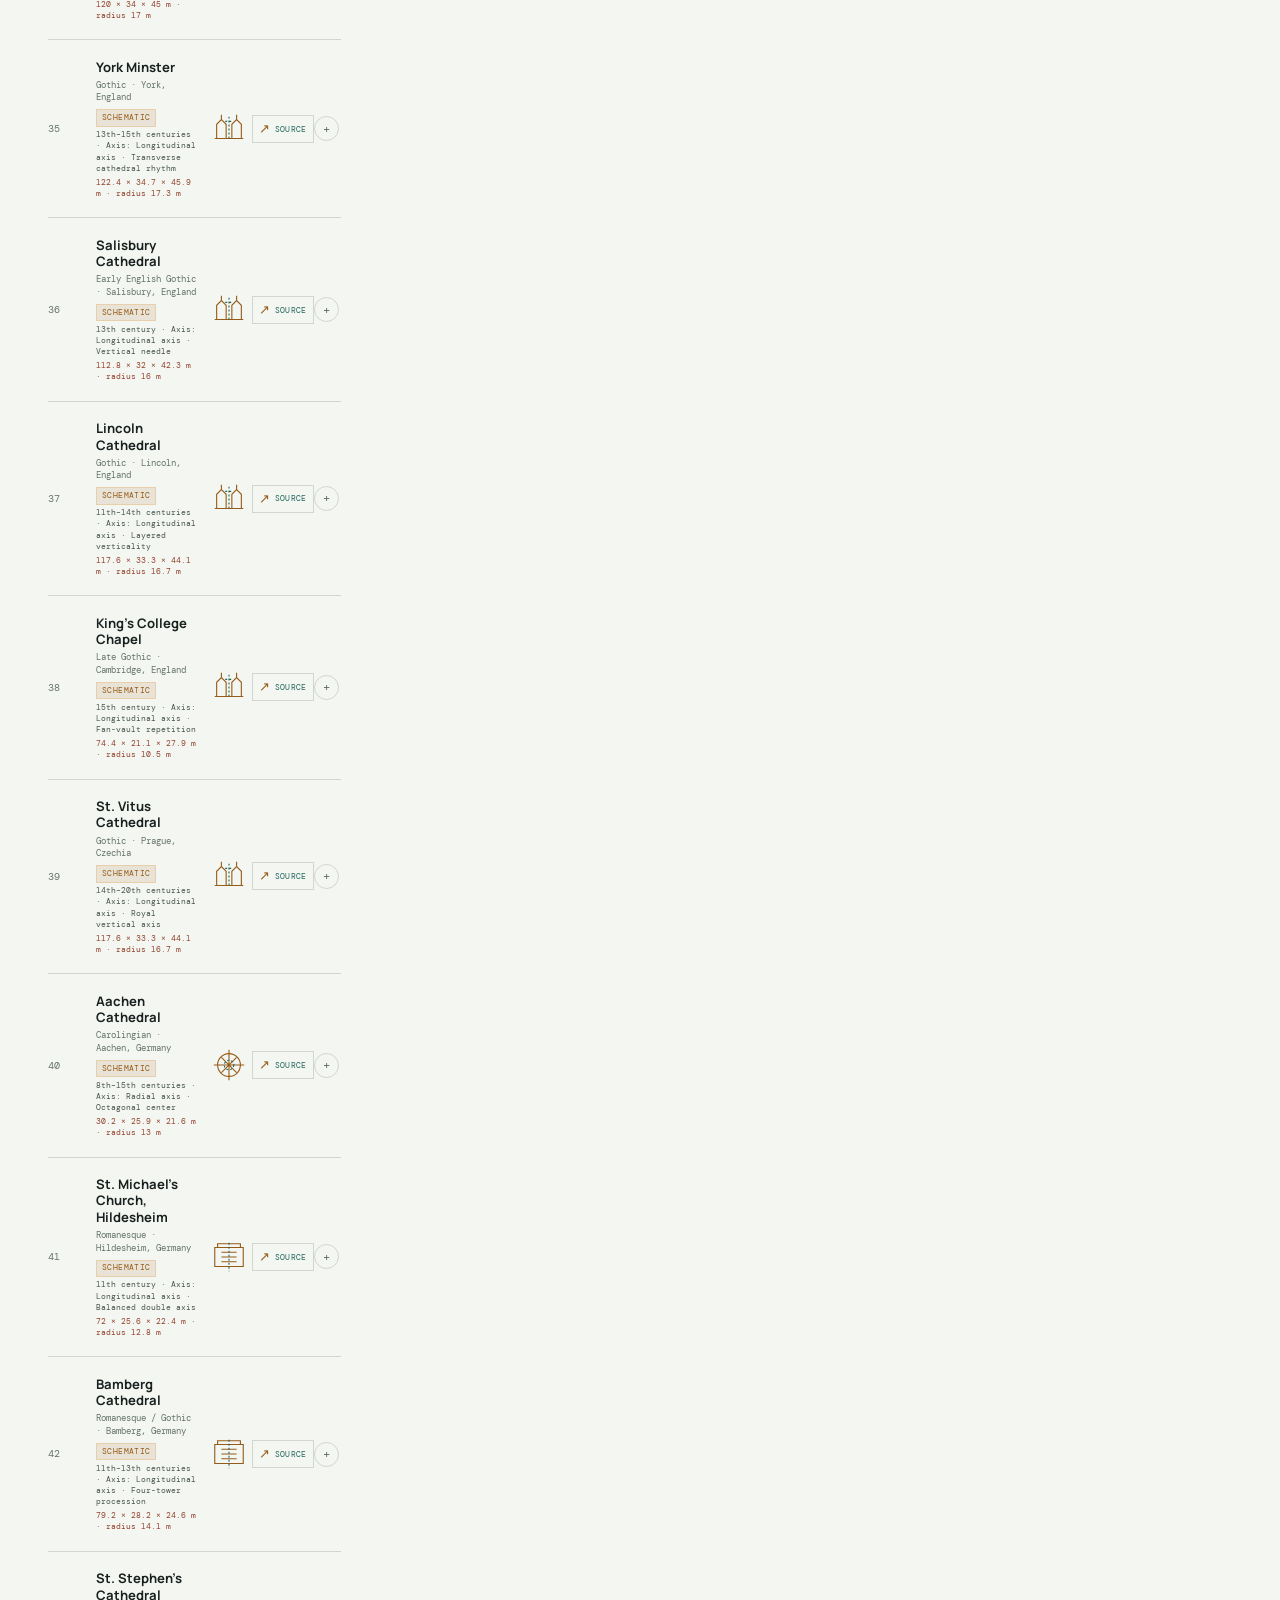
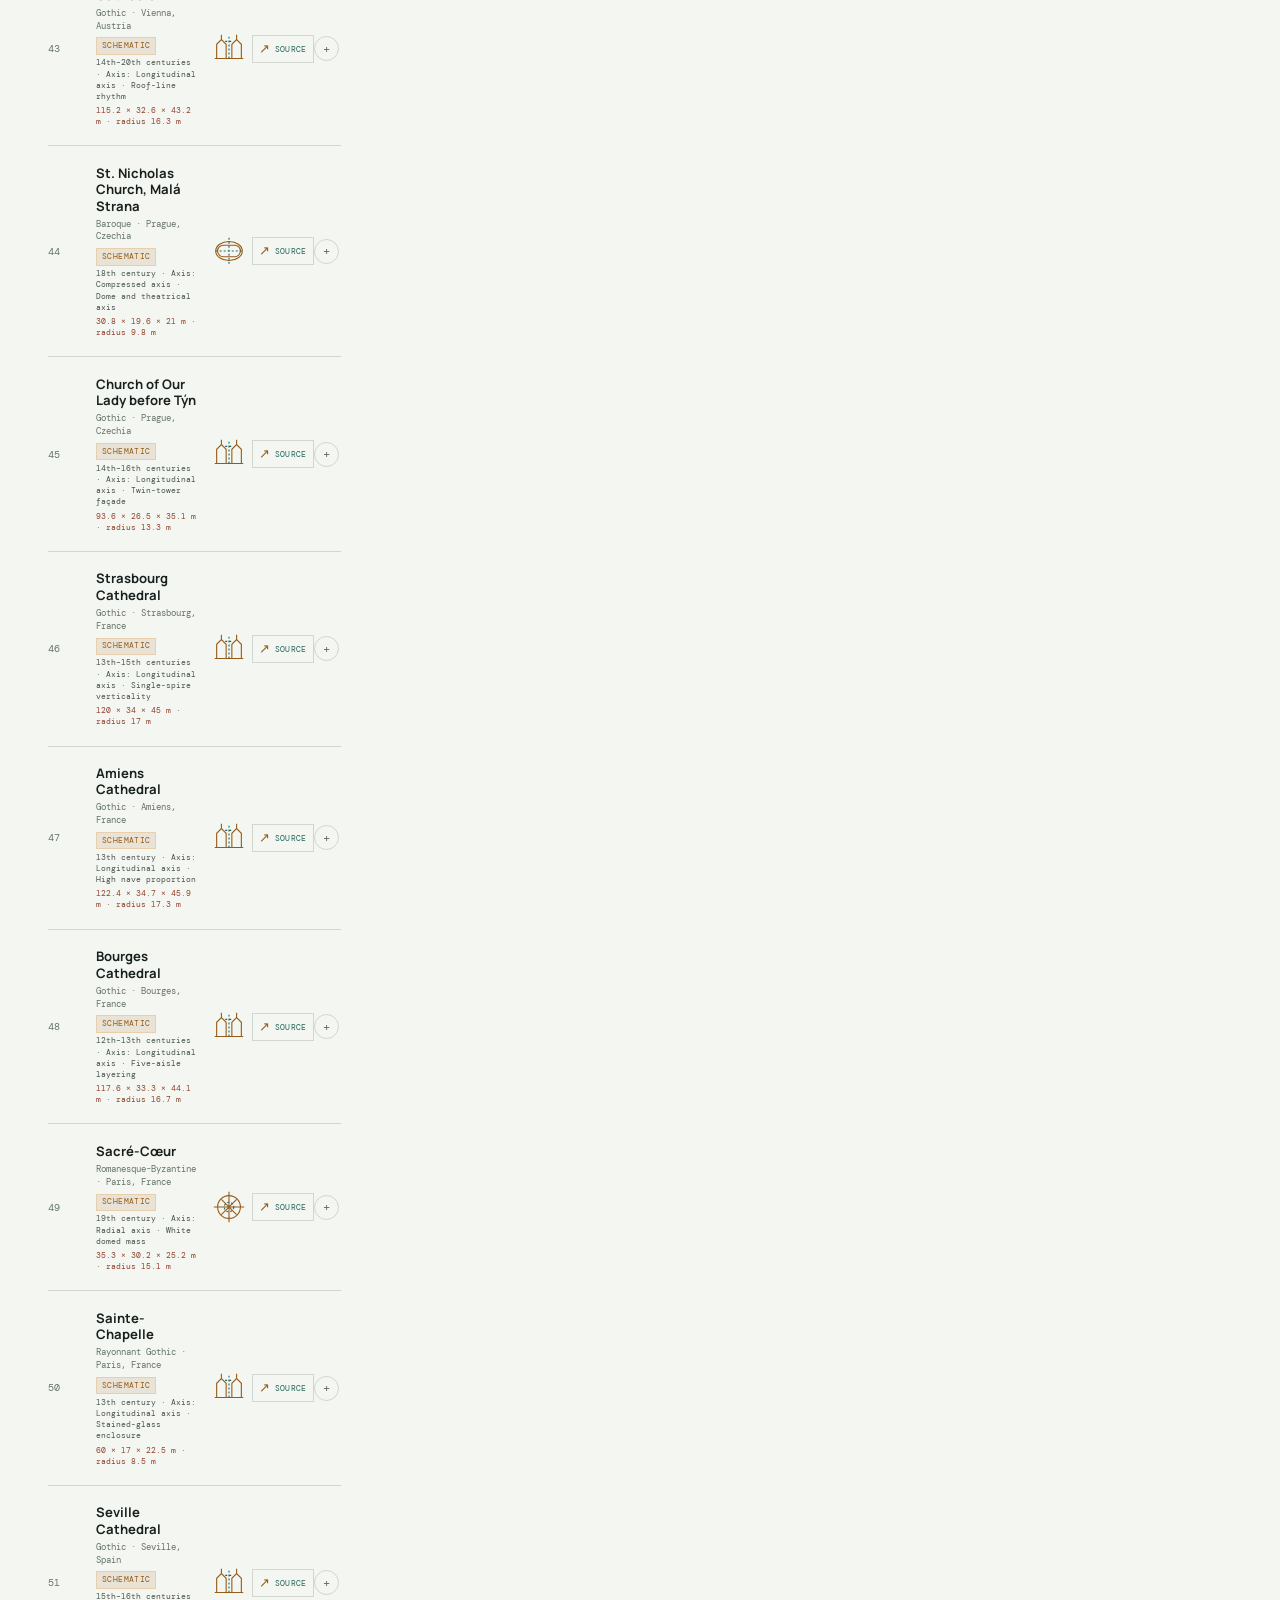
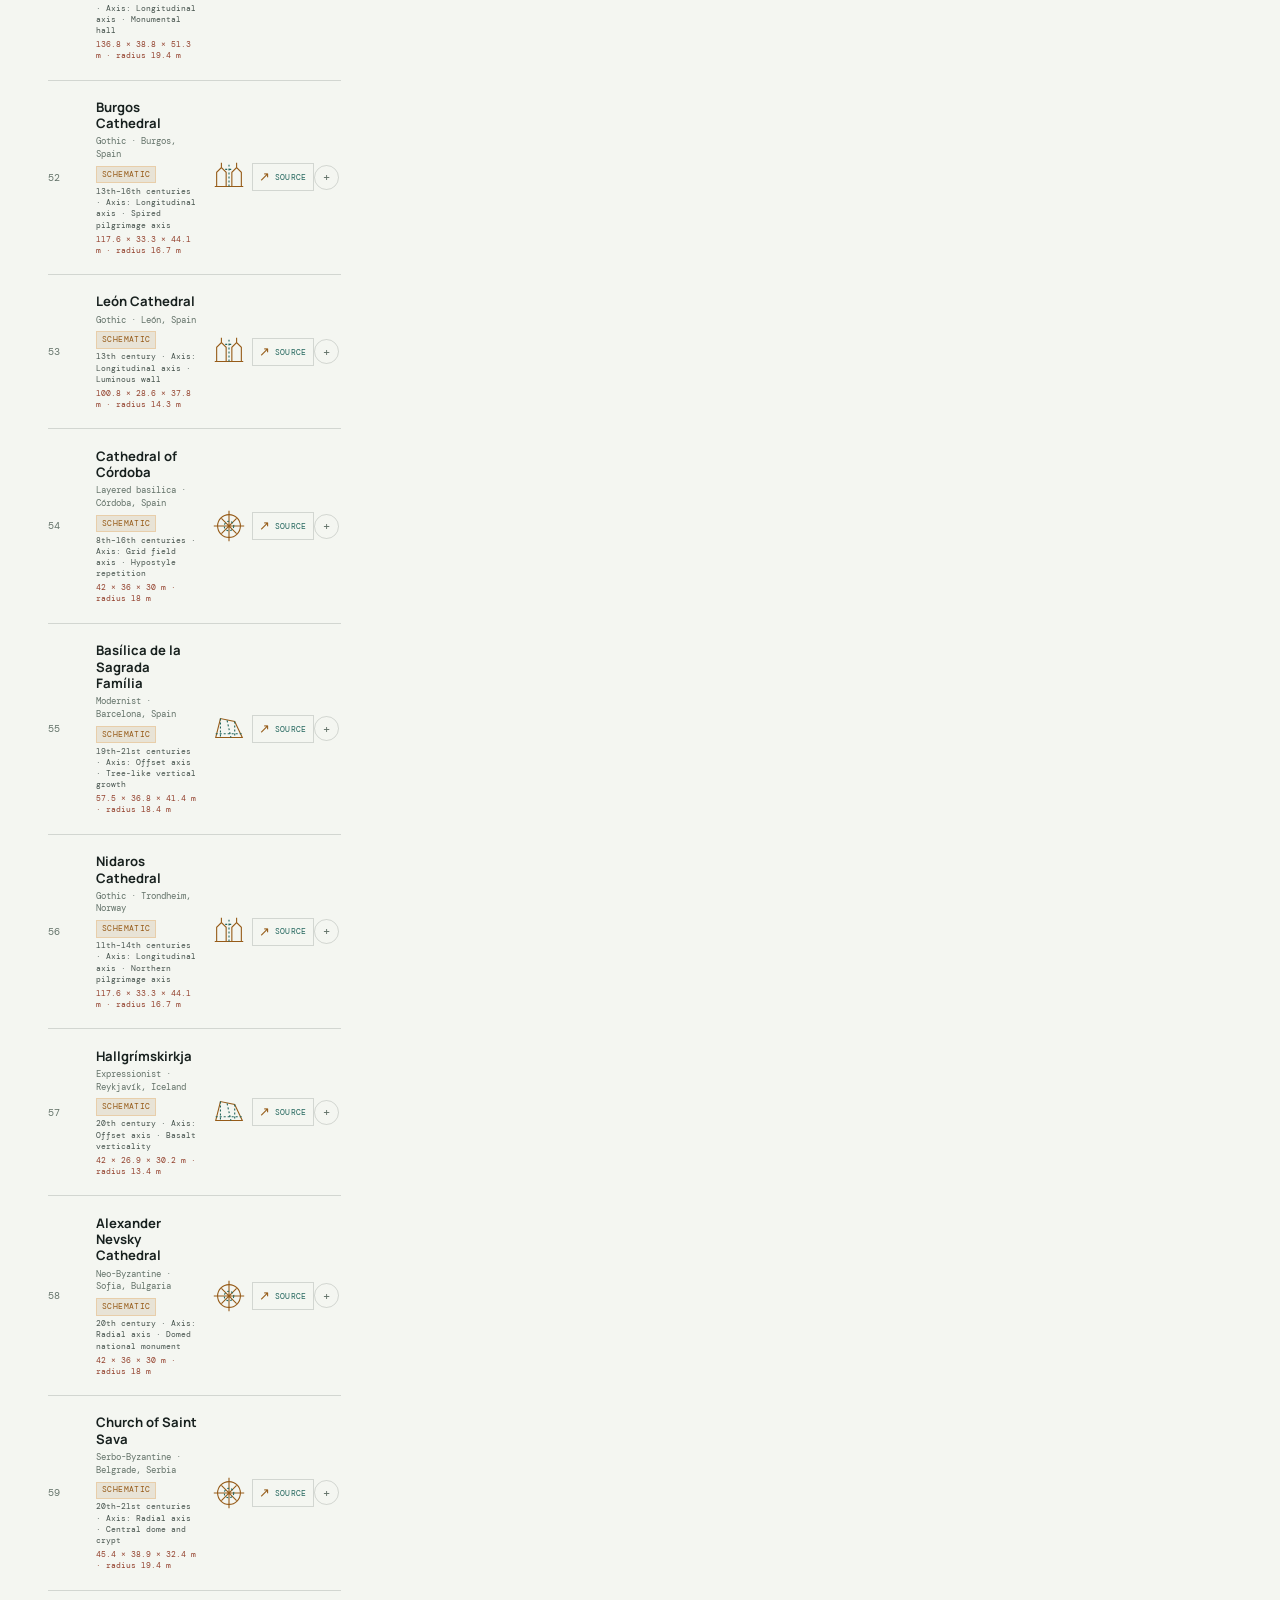
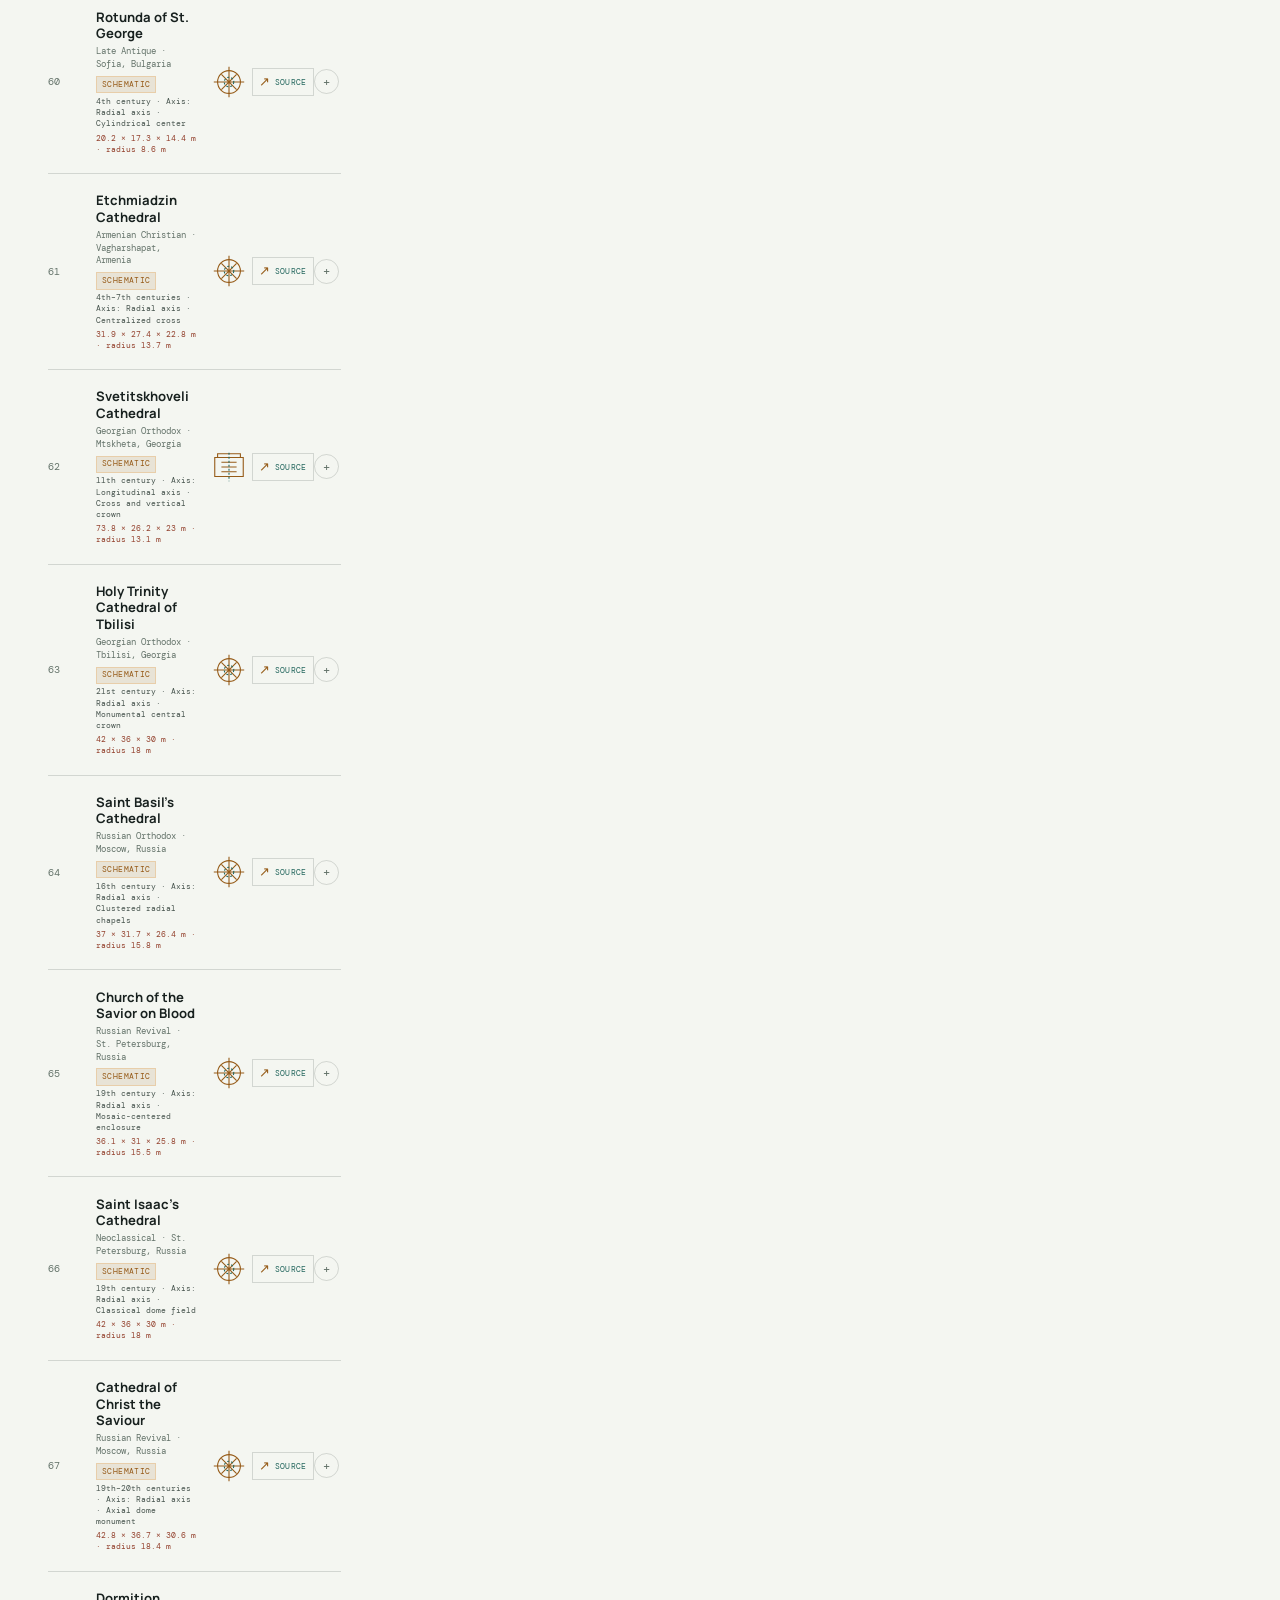
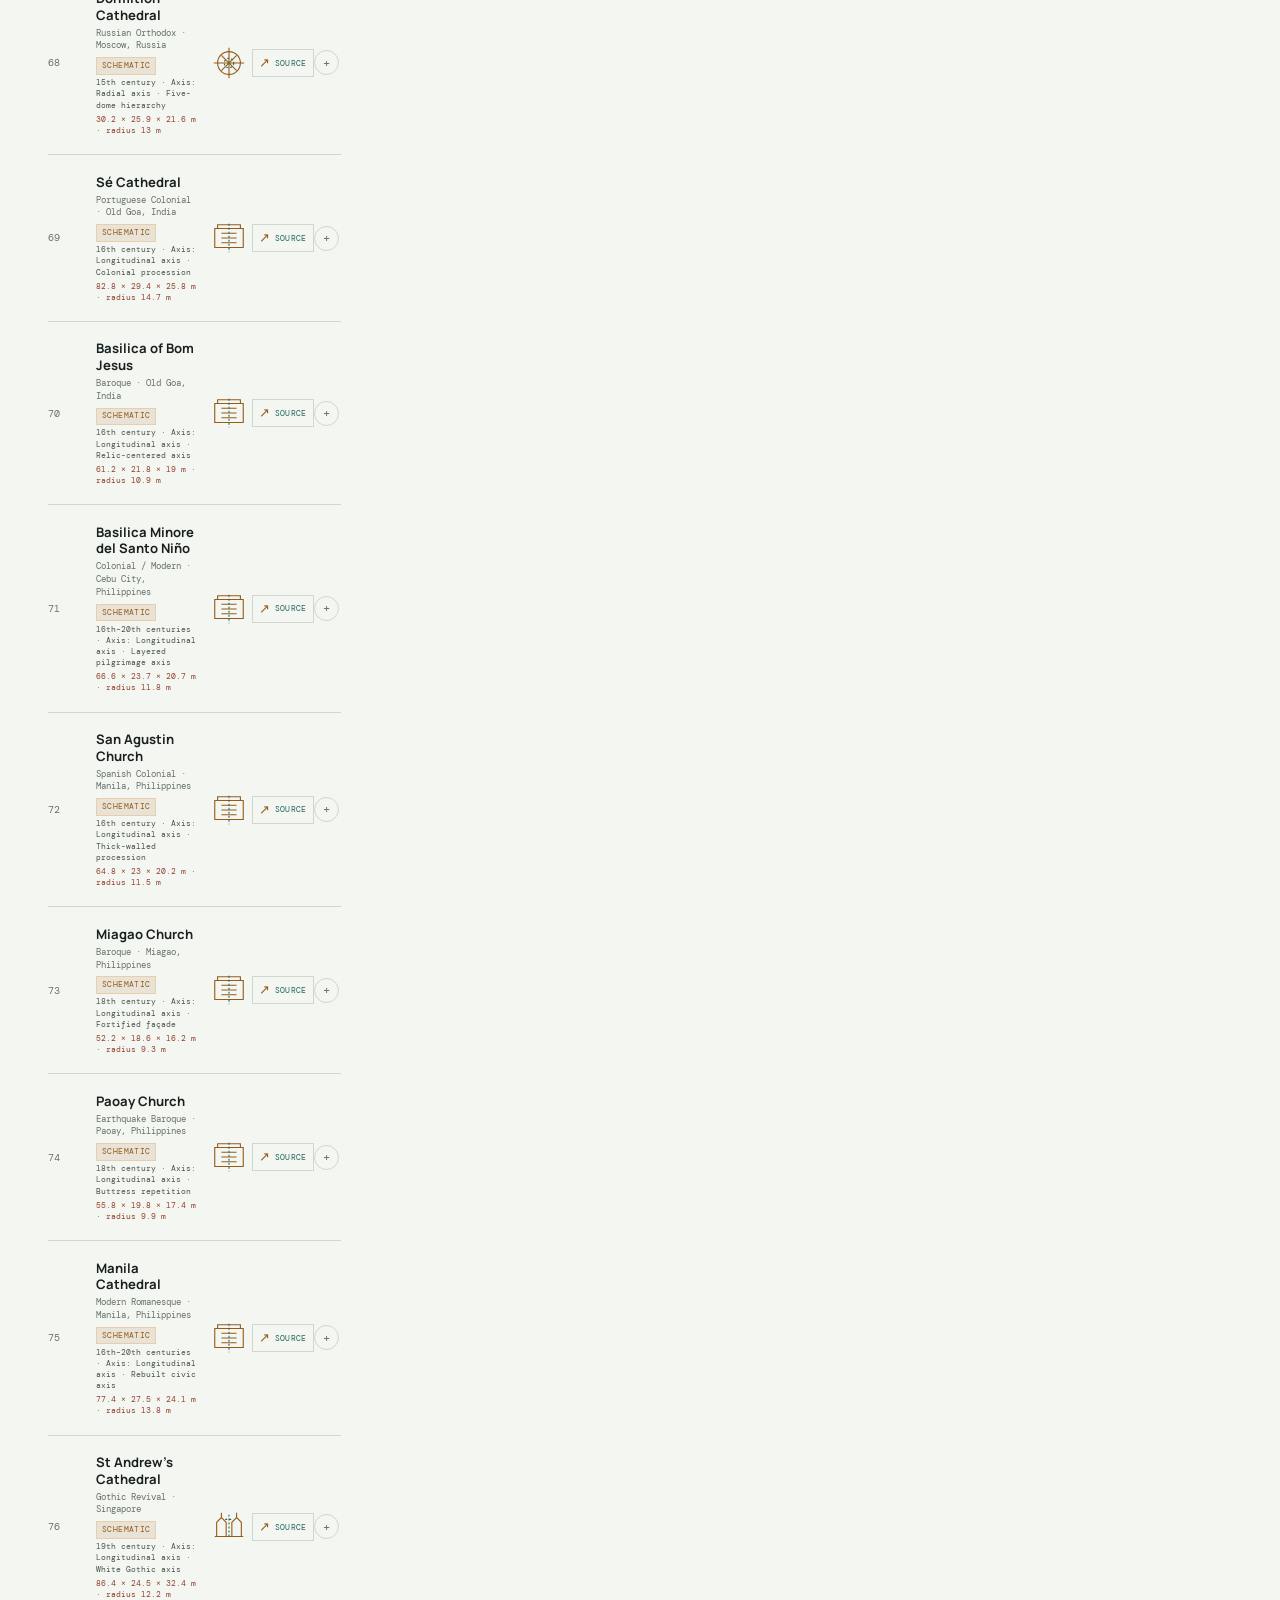
==== commit 52356932: "Expand atlas to 99 source-linked church studies" ====
--- a/index.html
+++ b/index.html
@@ -153,7 +153,7 @@
         <p class="eyebrow"><span class="eyebrow-line" aria-hidden="true"></span> Plain-text index</p>
         <h1 id="noscript-heading" tabindex="-1">The collection</h1>
         <!-- geometry-noscript:start -->
-        <p class="noscript-intro">24 named churches anchor schematic geometry studies, expressed through plans, sections, modules, axes, and enclosing forms. Dimensions are shown as length × span × height in meters. Schema 1.1 · units: meters.</p>
+        <p class="noscript-intro">99 named churches anchor schematic geometry studies, expressed through plans, sections, modules, axes, and enclosing forms. Dimensions are shown as length × span × height in meters. Schema 1.1 · units: meters.</p>
         <ol class="noscript-list">
           <li id="atlas/basilica/plan/exterior/all" tabindex="-1"><span class="noscript-number" aria-hidden="true">01</span><span><strong><a class="noscript-study-link" href="#atlas/basilica/plan/exterior/all" aria-label="Jump to the static record for study 01, Basilica of Sant&#39;Apollinare in Classe; interactive drawings require JavaScript" aria-describedby="atlas-meta-basilica atlas-derived-basilica atlas-provenance-basilica atlas-reading-basilica">Basilica of Sant&#39;Apollinare in Classe</a></strong><span class="noscript-record-actions"><a class="noscript-interactive-link" href="./#atlas/basilica/plan/exterior/all" aria-label="Open study 01, Basilica of Sant&#39;Apollinare in Classe in the interactive Atlas; JavaScript required">Open interactive view <span aria-hidden="true">↗</span></a></span><small id="atlas-meta-basilica">Basilica · Ravenna, Italy · 6th century · Processional axis · Axis: Longitudinal axis · schematic (Illustrative proportions; not a measured survey.) · 56 × 30 × 18 m · Reference: Basilica of Sant&#39;Apollinare in Classe</small><span class="noscript-derived" id="atlas-derived-basilica">Readings: 7 bays · module 8 m · radius 15 m · length / span 1.87 · height / span 0.60 · symmetry 1.00 · floor area not supplied (length × span fallback) · volume not supplied (No estimate supplied) · reading profile (interpretive 0–100): linearity 25 · verticality 50 · radiality 48 · repetition 88. Interpretive proportional tendencies, not empirical measurements. Basis: linearity = length ÷ span · verticality = height ÷ span · radiality = typology cue · repetition = bay count.</span><span class="noscript-provenance" id="atlas-provenance-basilica">Provenance: <a class="noscript-source-link" href="https://whc.unesco.org/en/list/788/" target="_blank" rel="noopener noreferrer">UNESCO World Heritage Centre · Ravenna nomination <span aria-hidden="true">↗</span></a> · Real reference building: UNESCO describes the basilica as 56 m long by 30 m wide; the Atlas drawing dimensions, module, radius, and height are schematic readings, not a measured survey.</span><span class="noscript-reading" id="atlas-reading-basilica">Reading: The nave is read as a repeated bay module: length is a sequence, while the apse closes the axis with a single primary radius.</span></span></li>
           <li id="atlas/gothic/plan/exterior/all" tabindex="-1"><span class="noscript-number" aria-hidden="true">02</span><span><strong><a class="noscript-study-link" href="#atlas/gothic/plan/exterior/all" aria-label="Jump to the static record for study 02, Notre-Dame de Chartres Cathedral; interactive drawings require JavaScript" aria-describedby="atlas-meta-gothic atlas-derived-gothic atlas-provenance-gothic atlas-reading-gothic">Notre-Dame de Chartres Cathedral</a></strong><span class="noscript-record-actions"><a class="noscript-interactive-link" href="./#atlas/gothic/plan/exterior/all" aria-label="Open study 02, Notre-Dame de Chartres Cathedral in the interactive Atlas; JavaScript required">Open interactive view <span aria-hidden="true">↗</span></a></span><small id="atlas-meta-gothic">Gothic · Chartres, France · 13th century · Vertical proportion · Axis: Longitudinal axis · schematic (Illustrative proportions; not a measured survey.) · 130.2 × 34 × 37.5 m · Reference: Cathédrale Notre-Dame de Chartres</small><span class="noscript-derived" id="atlas-derived-gothic">Readings: 8 bays · module 11.5 m · radius 17 m · length / span 3.83 · height / span 1.10 · symmetry 1.00 · floor area not supplied (length × span fallback) · volume not supplied (No estimate supplied) · reading profile (interpretive 0–100): linearity 81 · verticality 92 · radiality 42 · repetition 100. Interpretive proportional tendencies, not empirical measurements. Basis: linearity = length ÷ span · verticality = height ÷ span · radiality = typology cue · repetition = bay count.</span><span class="noscript-provenance" id="atlas-provenance-gothic">Provenance: <a class="noscript-source-link" href="https://www.cathedrale-chartres.org/en/cathedrale/monument/architecture/the-13th-century-cathedral/" target="_blank" rel="noopener noreferrer">Cathédrale de Chartres · official architecture guide <span aria-hidden="true">↗</span></a> · Real reference building: the cathedral&#39;s official guide reports 130.20 m overall length, a 37.50 m vault height, and a 16.40 m nave span; Atlas envelope values remain a schematic comparison model.</span><span class="noscript-reading" id="atlas-reading-gothic">Reading: The pointed arch converts a regular bay into a vertical instrument: repeated modules rise toward a high, narrow crown.</span></span></li>
@@ -179,13 +179,88 @@
           <li id="atlas/ronchamp/plan/exterior/all" tabindex="-1"><span class="noscript-number" aria-hidden="true">22</span><span><strong><a class="noscript-study-link" href="#atlas/ronchamp/plan/exterior/all" aria-label="Jump to the static record for study 22, Chapelle Notre-Dame-du-Haut; interactive drawings require JavaScript" aria-describedby="atlas-meta-ronchamp atlas-derived-ronchamp atlas-provenance-ronchamp atlas-reading-ronchamp">Chapelle Notre-Dame-du-Haut</a></strong><span class="noscript-record-actions"><a class="noscript-interactive-link" href="./#atlas/ronchamp/plan/exterior/all" aria-label="Open study 22, Chapelle Notre-Dame-du-Haut in the interactive Atlas; JavaScript required">Open interactive view <span aria-hidden="true">↗</span></a></span><small id="atlas-meta-ronchamp">Modern · Ronchamp, France · 20th century · Sculptural light · Axis: Offset axis · schematic (Illustrative proportions; not a measured survey.) · 25 × 16 × 14 m · Reference: Chapelle Notre-Dame-du-Haut</small><span class="noscript-derived" id="atlas-derived-ronchamp">Readings: 4 bays · module 5 m · radius 8 m · length / span 1.56 · height / span 0.88 · symmetry 0.72 · floor area not supplied (length × span fallback) · volume not supplied (No estimate supplied) · reading profile (interpretive 0–100): linearity 16 · verticality 73 · radiality 28 · repetition 50. Interpretive proportional tendencies, not empirical measurements. Basis: linearity = length ÷ span · verticality = height ÷ span · radiality = typology cue · repetition = bay count.</span><span class="noscript-provenance" id="atlas-provenance-ronchamp">Provenance: <a class="noscript-source-link" href="https://whc.unesco.org/en/list/1321/" target="_blank" rel="noopener noreferrer">UNESCO World Heritage Centre · The Architectural Work of Le Corbusier <span aria-hidden="true">↗</span></a> · Real reference building: UNESCO identifies Chapelle Notre-Dame-du-Haut as a component of Le Corbusier&#39;s Modern Movement World Heritage property and highlights its revolutionary religious architecture; Atlas geometry is schematic.</span><span class="noscript-reading" id="atlas-reading-ronchamp">Reading: The chapel is read as a thick curved boundary whose asymmetry gathers light, weight, and orientation into one gesture.</span></span></li>
           <li id="atlas/brasilia/plan/exterior/all" tabindex="-1"><span class="noscript-number" aria-hidden="true">23</span><span><strong><a class="noscript-study-link" href="#atlas/brasilia/plan/exterior/all" aria-label="Jump to the static record for study 23, Cathedral of Brasília; interactive drawings require JavaScript" aria-describedby="atlas-meta-brasilia atlas-derived-brasilia atlas-provenance-brasilia atlas-reading-brasilia">Cathedral of Brasília</a></strong><span class="noscript-record-actions"><a class="noscript-interactive-link" href="./#atlas/brasilia/plan/exterior/all" aria-label="Open study 23, Cathedral of Brasília in the interactive Atlas; JavaScript required">Open interactive view <span aria-hidden="true">↗</span></a></span><small id="atlas-meta-brasilia">Modern · Brasília, Brazil · 20th century (1958–1970) · Parabolic crown · Axis: Radial axis · schematic (Illustrative proportions; not a measured survey.) · 40 × 40 × 30 m · Reference: Metropolitan Cathedral of Our Lady of Aparecida</small><span class="noscript-derived" id="atlas-derived-brasilia">Readings: 16 bays · module 2.5 m · radius 20 m · length / span 1.00 · height / span 0.75 · symmetry 0.98 · floor area not supplied (length × span fallback) · volume not supplied (No estimate supplied) · reading profile (interpretive 0–100): linearity 0 · verticality 63 · radiality 28 · repetition 100. Interpretive proportional tendencies, not empirical measurements. Basis: linearity = length ÷ span · verticality = height ÷ span · radiality = typology cue · repetition = bay count.</span><span class="noscript-provenance" id="atlas-provenance-brasilia">Provenance: <a class="noscript-source-link" href="https://catedral.org.br/institucional/historia/" target="_blank" rel="noopener noreferrer">Catedral Metropolitana de Brasília · official history <span aria-hidden="true">↗</span></a> · Real reference building: the cathedral&#39;s official history attributes its modern symbolic design to Oscar Niemeyer and records its 16 parabolic concrete columns; Atlas dimensions are schematic readings.</span><span class="noscript-reading" id="atlas-reading-brasilia">Reading: Sixteen repeated structural gestures turn the circular plan into a crown, with the center held open for light and movement.</span></span></li>
           <li id="atlas/thorncrown/plan/exterior/all" tabindex="-1"><span class="noscript-number" aria-hidden="true">24</span><span><strong><a class="noscript-study-link" href="#atlas/thorncrown/plan/exterior/all" aria-label="Jump to the static record for study 24, Thorncrown Chapel; interactive drawings require JavaScript" aria-describedby="atlas-meta-thorncrown atlas-derived-thorncrown atlas-provenance-thorncrown atlas-reading-thorncrown">Thorncrown Chapel</a></strong><span class="noscript-record-actions"><a class="noscript-interactive-link" href="./#atlas/thorncrown/plan/exterior/all" aria-label="Open study 24, Thorncrown Chapel in the interactive Atlas; JavaScript required">Open interactive view <span aria-hidden="true">↗</span></a></span><small id="atlas-meta-thorncrown">Contemporary · Eureka Springs, Arkansas, USA · 1980 · Forest frame · Axis: Longitudinal axis · schematic (Illustrative proportions; not a measured survey.) · 25 × 8 × 12 m · Reference: Thorncrown Chapel</small><span class="noscript-derived" id="atlas-derived-thorncrown">Readings: 12 bays · module 2 m · radius 4 m · length / span 3.13 · height / span 1.50 · symmetry 0.74 · floor area not supplied (length × span fallback) · volume not supplied (No estimate supplied) · reading profile (interpretive 0–100): linearity 61 · verticality 100 · radiality 28 · repetition 100. Interpretive proportional tendencies, not empirical measurements. Basis: linearity = length ÷ span · verticality = height ÷ span · radiality = typology cue · repetition = bay count.</span><span class="noscript-provenance" id="atlas-provenance-thorncrown">Provenance: <a class="noscript-source-link" href="https://www.thorncrown.com/about" target="_blank" rel="noopener noreferrer">Thorncrown Chapel · official history and architecture <span aria-hidden="true">↗</span></a> · Real reference building: Thorncrown&#39;s official history records its opening in 1980, design by Fay Jones, and National Register listing; Atlas dimensions and frame rhythm are schematic readings.</span><span class="noscript-reading" id="atlas-reading-thorncrown">Reading: A narrow repeated frame turns the woodland setting into part of the room, with the module acting as both structure and view.</span></span></li>
+          <li id="atlas/st-peters-basilica/plan/exterior/all" tabindex="-1"><span class="noscript-number" aria-hidden="true">25</span><span><strong><a class="noscript-study-link" href="#atlas/st-peters-basilica/plan/exterior/all" aria-label="Jump to the static record for study 25, St. Peter&#39;s Basilica; interactive drawings require JavaScript" aria-describedby="atlas-meta-st-peters-basilica atlas-derived-st-peters-basilica atlas-provenance-st-peters-basilica atlas-reading-st-peters-basilica">St. Peter&#39;s Basilica</a></strong><span class="noscript-record-actions"><a class="noscript-interactive-link" href="./#atlas/st-peters-basilica/plan/exterior/all" aria-label="Open study 25, St. Peter&#39;s Basilica in the interactive Atlas; JavaScript required">Open interactive view <span aria-hidden="true">↗</span></a></span><small id="atlas-meta-st-peters-basilica">Renaissance · Vatican City · 16th–17th centuries · Monumental procession · Axis: Longitudinal axis · schematic (Illustrative proportions; not a measured survey.) · 50.4 × 43.2 × 36 m · Reference: St. Peter&#39;s Basilica</small><span class="noscript-derived" id="atlas-derived-st-peters-basilica">Readings: 8 bays · module 6.3 m · radius 21.6 m · length / span 1.17 · height / span 0.83 · symmetry 0.98 · floor area not supplied (length × span fallback) · volume not supplied (No estimate supplied) · reading profile (interpretive 0–100): linearity 5 · verticality 69 · radiality 100 · repetition 100. Interpretive proportional tendencies, not empirical measurements. Basis: linearity = length ÷ span · verticality = height ÷ span · radiality = typology cue · repetition = bay count.</span><span class="noscript-provenance" id="atlas-provenance-st-peters-basilica">Provenance: <a class="noscript-source-link" href="https://en.wikipedia.org/wiki/St._Peter%27s_Basilica" target="_blank" rel="noopener noreferrer">Wikipedia · St. Peter&#39;s Basilica <span aria-hidden="true">↗</span></a> · Real reference building: the linked reference page identifies St. Peter&#39;s Basilica in Vatican City; the Atlas dimensions, module, radius, and geometric readings are schematic, not a measured survey.</span><span class="noscript-reading" id="atlas-reading-st-peters-basilica">Reading: The square + dome reading uses the real building as a visual anchor; radial bays turn its documented form into an exploratory proportional study.</span></span></li>
+          <li id="atlas/milan-cathedral/plan/exterior/all" tabindex="-1"><span class="noscript-number" aria-hidden="true">26</span><span><strong><a class="noscript-study-link" href="#atlas/milan-cathedral/plan/exterior/all" aria-label="Jump to the static record for study 26, Milan Cathedral; interactive drawings require JavaScript" aria-describedby="atlas-meta-milan-cathedral atlas-derived-milan-cathedral atlas-provenance-milan-cathedral atlas-reading-milan-cathedral">Milan Cathedral</a></strong><span class="noscript-record-actions"><a class="noscript-interactive-link" href="./#atlas/milan-cathedral/plan/exterior/all" aria-label="Open study 26, Milan Cathedral in the interactive Atlas; JavaScript required">Open interactive view <span aria-hidden="true">↗</span></a></span><small id="atlas-meta-milan-cathedral">Gothic · Milan, Italy · 14th–20th centuries · Vertical proportion · Axis: Longitudinal axis · schematic (Illustrative proportions; not a measured survey.) · 129.6 × 36.7 × 48.6 m · Reference: Milan Cathedral</small><span class="noscript-derived" id="atlas-derived-milan-cathedral">Readings: 10 bays · module 13 m · radius 18.4 m · length / span 3.53 · height / span 1.32 · symmetry 0.96 · floor area not supplied (length × span fallback) · volume not supplied (No estimate supplied) · reading profile (interpretive 0–100): linearity 72 · verticality 100 · radiality 42 · repetition 100. Interpretive proportional tendencies, not empirical measurements. Basis: linearity = length ÷ span · verticality = height ÷ span · radiality = typology cue · repetition = bay count.</span><span class="noscript-provenance" id="atlas-provenance-milan-cathedral">Provenance: <a class="noscript-source-link" href="https://en.wikipedia.org/wiki/Milan_Cathedral" target="_blank" rel="noopener noreferrer">Wikipedia · Milan Cathedral <span aria-hidden="true">↗</span></a> · Real reference building: the linked reference page identifies Milan Cathedral in Milan, Italy; the Atlas dimensions, module, radius, and geometric readings are schematic, not a measured survey.</span><span class="noscript-reading" id="atlas-reading-milan-cathedral">Reading: The cross + pointed apse reading uses the real building as a visual anchor; pointed bays turn its documented form into an exploratory proportional study.</span></span></li>
+          <li id="atlas/florence-cathedral/plan/exterior/all" tabindex="-1"><span class="noscript-number" aria-hidden="true">27</span><span><strong><a class="noscript-study-link" href="#atlas/florence-cathedral/plan/exterior/all" aria-label="Jump to the static record for study 27, Florence Cathedral; interactive drawings require JavaScript" aria-describedby="atlas-meta-florence-cathedral atlas-derived-florence-cathedral atlas-provenance-florence-cathedral atlas-reading-florence-cathedral">Florence Cathedral</a></strong><span class="noscript-record-actions"><a class="noscript-interactive-link" href="./#atlas/florence-cathedral/plan/exterior/all" aria-label="Open study 27, Florence Cathedral in the interactive Atlas; JavaScript required">Open interactive view <span aria-hidden="true">↗</span></a></span><small id="atlas-meta-florence-cathedral">Gothic / Renaissance · Florence, Italy · 13th–15th centuries · Dome and civic axis · Axis: Longitudinal axis · schematic (Illustrative proportions; not a measured survey.) · 44.1 × 37.8 × 31.5 m · Reference: Florence Cathedral</small><span class="noscript-derived" id="atlas-derived-florence-cathedral">Readings: 6 bays · module 7.4 m · radius 18.9 m · length / span 1.17 · height / span 0.83 · symmetry 0.96 · floor area not supplied (length × span fallback) · volume not supplied (No estimate supplied) · reading profile (interpretive 0–100): linearity 5 · verticality 69 · radiality 100 · repetition 75. Interpretive proportional tendencies, not empirical measurements. Basis: linearity = length ÷ span · verticality = height ÷ span · radiality = typology cue · repetition = bay count.</span><span class="noscript-provenance" id="atlas-provenance-florence-cathedral">Provenance: <a class="noscript-source-link" href="https://en.wikipedia.org/wiki/Florence_Cathedral" target="_blank" rel="noopener noreferrer">Wikipedia · Florence Cathedral <span aria-hidden="true">↗</span></a> · Real reference building: the linked reference page identifies Florence Cathedral in Florence, Italy; the Atlas dimensions, module, radius, and geometric readings are schematic, not a measured survey.</span><span class="noscript-reading" id="atlas-reading-florence-cathedral">Reading: The square + dome reading uses the real building as a visual anchor; radial bays turn its documented form into an exploratory proportional study.</span></span></li>
+          <li id="atlas/assisi-basilica/plan/exterior/all" tabindex="-1"><span class="noscript-number" aria-hidden="true">28</span><span><strong><a class="noscript-study-link" href="#atlas/assisi-basilica/plan/exterior/all" aria-label="Jump to the static record for study 28, Basilica of Saint Francis of Assisi; interactive drawings require JavaScript" aria-describedby="atlas-meta-assisi-basilica atlas-derived-assisi-basilica atlas-provenance-assisi-basilica atlas-reading-assisi-basilica">Basilica of Saint Francis of Assisi</a></strong><span class="noscript-record-actions"><a class="noscript-interactive-link" href="./#atlas/assisi-basilica/plan/exterior/all" aria-label="Open study 28, Basilica of Saint Francis of Assisi in the interactive Atlas; JavaScript required">Open interactive view <span aria-hidden="true">↗</span></a></span><small id="atlas-meta-assisi-basilica">Gothic · Assisi, Italy · 13th century · Layered pilgrimage axis · Axis: Longitudinal axis · schematic (Illustrative proportions; not a measured survey.) · 91.2 × 25.8 × 34.2 m · Reference: Basilica of Saint Francis of Assisi</small><span class="noscript-derived" id="atlas-derived-assisi-basilica">Readings: 6 bays · module 15.2 m · radius 12.9 m · length / span 3.53 · height / span 1.33 · symmetry 0.92 · floor area not supplied (length × span fallback) · volume not supplied (No estimate supplied) · reading profile (interpretive 0–100): linearity 72 · verticality 100 · radiality 42 · repetition 75. Interpretive proportional tendencies, not empirical measurements. Basis: linearity = length ÷ span · verticality = height ÷ span · radiality = typology cue · repetition = bay count.</span><span class="noscript-provenance" id="atlas-provenance-assisi-basilica">Provenance: <a class="noscript-source-link" href="https://en.wikipedia.org/wiki/Basilica_of_Saint_Francis_of_Assisi" target="_blank" rel="noopener noreferrer">Wikipedia · Basilica of Saint Francis of Assisi <span aria-hidden="true">↗</span></a> · Real reference building: the linked reference page identifies Basilica of Saint Francis of Assisi in Assisi, Italy; the Atlas dimensions, module, radius, and geometric readings are schematic, not a measured survey.</span><span class="noscript-reading" id="atlas-reading-assisi-basilica">Reading: The cross + pointed apse reading uses the real building as a visual anchor; pointed bays turn its documented form into an exploratory proportional study.</span></span></li>
+          <li id="atlas/santa-maria-novella/plan/exterior/all" tabindex="-1"><span class="noscript-number" aria-hidden="true">29</span><span><strong><a class="noscript-study-link" href="#atlas/santa-maria-novella/plan/exterior/all" aria-label="Jump to the static record for study 29, Santa Maria Novella; interactive drawings require JavaScript" aria-describedby="atlas-meta-santa-maria-novella atlas-derived-santa-maria-novella atlas-provenance-santa-maria-novella atlas-reading-santa-maria-novella">Santa Maria Novella</a></strong><span class="noscript-record-actions"><a class="noscript-interactive-link" href="./#atlas/santa-maria-novella/plan/exterior/all" aria-label="Open study 29, Santa Maria Novella in the interactive Atlas; JavaScript required">Open interactive view <span aria-hidden="true">↗</span></a></span><small id="atlas-meta-santa-maria-novella">Gothic / Renaissance · Florence, Italy · 13th–15th centuries · Measured façade proportion · Axis: Longitudinal axis · schematic (Illustrative proportions; not a measured survey.) · 64.8 × 23 × 20.2 m · Reference: Santa Maria Novella</small><span class="noscript-derived" id="atlas-derived-santa-maria-novella">Readings: 7 bays · module 9.3 m · radius 11.5 m · length / span 2.82 · height / span 0.88 · symmetry 0.97 · floor area not supplied (length × span fallback) · volume not supplied (No estimate supplied) · reading profile (interpretive 0–100): linearity 52 · verticality 73 · radiality 48 · repetition 88. Interpretive proportional tendencies, not empirical measurements. Basis: linearity = length ÷ span · verticality = height ÷ span · radiality = typology cue · repetition = bay count.</span><span class="noscript-provenance" id="atlas-provenance-santa-maria-novella">Provenance: <a class="noscript-source-link" href="https://en.wikipedia.org/wiki/Santa_Maria_Novella" target="_blank" rel="noopener noreferrer">Wikipedia · Santa Maria Novella <span aria-hidden="true">↗</span></a> · Real reference building: the linked reference page identifies Santa Maria Novella in Florence, Italy; the Atlas dimensions, module, radius, and geometric readings are schematic, not a measured survey.</span><span class="noscript-reading" id="atlas-reading-santa-maria-novella">Reading: The rectangle + transept reading uses the real building as a visual anchor; nave bays turn its documented form into an exploratory proportional study.</span></span></li>
+          <li id="atlas/church-of-the-gesu/plan/exterior/all" tabindex="-1"><span class="noscript-number" aria-hidden="true">30</span><span><strong><a class="noscript-study-link" href="#atlas/church-of-the-gesu/plan/exterior/all" aria-label="Jump to the static record for study 30, Church of the Gesù; interactive drawings require JavaScript" aria-describedby="atlas-meta-church-of-the-gesu atlas-derived-church-of-the-gesu atlas-provenance-church-of-the-gesu atlas-reading-church-of-the-gesu">Church of the Gesù</a></strong><span class="noscript-record-actions"><a class="noscript-interactive-link" href="./#atlas/church-of-the-gesu/plan/exterior/all" aria-label="Open study 30, Church of the Gesù in the interactive Atlas; JavaScript required">Open interactive view <span aria-hidden="true">↗</span></a></span><small id="atlas-meta-church-of-the-gesu">Baroque · Rome, Italy · 16th century · Votive axis · Axis: Compressed axis · schematic (Illustrative proportions; not a measured survey.) · 37.8 × 24.1 × 25.8 m · Reference: Church of the Gesù</small><span class="noscript-derived" id="atlas-derived-church-of-the-gesu">Readings: 5 bays · module 7.6 m · radius 12 m · length / span 1.57 · height / span 1.07 · symmetry 0.94 · floor area not supplied (length × span fallback) · volume not supplied (No estimate supplied) · reading profile (interpretive 0–100): linearity 16 · verticality 89 · radiality 84 · repetition 63. Interpretive proportional tendencies, not empirical measurements. Basis: linearity = length ÷ span · verticality = height ÷ span · radiality = typology cue · repetition = bay count.</span><span class="noscript-provenance" id="atlas-provenance-church-of-the-gesu">Provenance: <a class="noscript-source-link" href="https://en.wikipedia.org/wiki/Church_of_the_Ges%C3%B9" target="_blank" rel="noopener noreferrer">Wikipedia · Church of the Gesù <span aria-hidden="true">↗</span></a> · Real reference building: the linked reference page identifies Church of the Gesù in Rome, Italy; the Atlas dimensions, module, radius, and geometric readings are schematic, not a measured survey.</span><span class="noscript-reading" id="atlas-reading-church-of-the-gesu">Reading: The ellipse + dome reading uses the real building as a visual anchor; radial bays turn its documented form into an exploratory proportional study.</span></span></li>
+          <li id="atlas/santa-maria-della-salute/plan/exterior/all" tabindex="-1"><span class="noscript-number" aria-hidden="true">31</span><span><strong><a class="noscript-study-link" href="#atlas/santa-maria-della-salute/plan/exterior/all" aria-label="Jump to the static record for study 31, Santa Maria della Salute; interactive drawings require JavaScript" aria-describedby="atlas-meta-santa-maria-della-salute atlas-derived-santa-maria-della-salute atlas-provenance-santa-maria-della-salute atlas-reading-santa-maria-della-salute">Santa Maria della Salute</a></strong><span class="noscript-record-actions"><a class="noscript-interactive-link" href="./#atlas/santa-maria-della-salute/plan/exterior/all" aria-label="Open study 31, Santa Maria della Salute in the interactive Atlas; JavaScript required">Open interactive view <span aria-hidden="true">↗</span></a></span><small id="atlas-meta-santa-maria-della-salute">Baroque · Venice, Italy · 17th century · Radial votive balance · Axis: Radial axis · schematic (Illustrative proportions; not a measured survey.) · 37.8 × 32.4 × 27 m · Reference: Santa Maria della Salute</small><span class="noscript-derived" id="atlas-derived-santa-maria-della-salute">Readings: 8 bays · module 4.7 m · radius 16.2 m · length / span 1.17 · height / span 0.83 · symmetry 0.95 · floor area not supplied (length × span fallback) · volume not supplied (No estimate supplied) · reading profile (interpretive 0–100): linearity 5 · verticality 69 · radiality 100 · repetition 100. Interpretive proportional tendencies, not empirical measurements. Basis: linearity = length ÷ span · verticality = height ÷ span · radiality = typology cue · repetition = bay count.</span><span class="noscript-provenance" id="atlas-provenance-santa-maria-della-salute">Provenance: <a class="noscript-source-link" href="https://en.wikipedia.org/wiki/Santa_Maria_della_Salute" target="_blank" rel="noopener noreferrer">Wikipedia · Santa Maria della Salute <span aria-hidden="true">↗</span></a> · Real reference building: the linked reference page identifies Santa Maria della Salute in Venice, Italy; the Atlas dimensions, module, radius, and geometric readings are schematic, not a measured survey.</span><span class="noscript-reading" id="atlas-reading-santa-maria-della-salute">Reading: The square + dome reading uses the real building as a visual anchor; radial bays turn its documented form into an exploratory proportional study.</span></span></li>
+          <li id="atlas/st-marks-basilica/plan/exterior/all" tabindex="-1"><span class="noscript-number" aria-hidden="true">32</span><span><strong><a class="noscript-study-link" href="#atlas/st-marks-basilica/plan/exterior/all" aria-label="Jump to the static record for study 32, St Mark&#39;s Basilica; interactive drawings require JavaScript" aria-describedby="atlas-meta-st-marks-basilica atlas-derived-st-marks-basilica atlas-provenance-st-marks-basilica atlas-reading-st-marks-basilica">St Mark&#39;s Basilica</a></strong><span class="noscript-record-actions"><a class="noscript-interactive-link" href="./#atlas/st-marks-basilica/plan/exterior/all" aria-label="Open study 32, St Mark&#39;s Basilica in the interactive Atlas; JavaScript required">Open interactive view <span aria-hidden="true">↗</span></a></span><small id="atlas-meta-st-marks-basilica">Byzantine · Venice, Italy · 9th–20th centuries · Nested domes · Axis: Radial axis · schematic (Illustrative proportions; not a measured survey.) · 37.8 × 32.4 × 27 m · Reference: St Mark&#39;s Basilica</small><span class="noscript-derived" id="atlas-derived-st-marks-basilica">Readings: 5 bays · module 7.6 m · radius 16.2 m · length / span 1.17 · height / span 0.83 · symmetry 0.94 · floor area not supplied (length × span fallback) · volume not supplied (No estimate supplied) · reading profile (interpretive 0–100): linearity 5 · verticality 69 · radiality 100 · repetition 63. Interpretive proportional tendencies, not empirical measurements. Basis: linearity = length ÷ span · verticality = height ÷ span · radiality = typology cue · repetition = bay count.</span><span class="noscript-provenance" id="atlas-provenance-st-marks-basilica">Provenance: <a class="noscript-source-link" href="https://en.wikipedia.org/wiki/St_Mark%27s_Basilica" target="_blank" rel="noopener noreferrer">Wikipedia · St Mark&#39;s Basilica <span aria-hidden="true">↗</span></a> · Real reference building: the linked reference page identifies St Mark&#39;s Basilica in Venice, Italy; the Atlas dimensions, module, radius, and geometric readings are schematic, not a measured survey.</span><span class="noscript-reading" id="atlas-reading-st-marks-basilica">Reading: The square + dome reading uses the real building as a visual anchor; radial bays turn its documented form into an exploratory proportional study.</span></span></li>
+          <li id="atlas/westminster-abbey/plan/exterior/all" tabindex="-1"><span class="noscript-number" aria-hidden="true">33</span><span><strong><a class="noscript-study-link" href="#atlas/westminster-abbey/plan/exterior/all" aria-label="Jump to the static record for study 33, Westminster Abbey; interactive drawings require JavaScript" aria-describedby="atlas-meta-westminster-abbey atlas-derived-westminster-abbey atlas-provenance-westminster-abbey atlas-reading-westminster-abbey">Westminster Abbey</a></strong><span class="noscript-record-actions"><a class="noscript-interactive-link" href="./#atlas/westminster-abbey/plan/exterior/all" aria-label="Open study 33, Westminster Abbey in the interactive Atlas; JavaScript required">Open interactive view <span aria-hidden="true">↗</span></a></span><small id="atlas-meta-westminster-abbey">Gothic · London, England · 11th–16th centuries · Ceremonial procession · Axis: Longitudinal axis · schematic (Illustrative proportions; not a measured survey.) · 117.6 × 33.3 × 44.1 m · Reference: Westminster Abbey</small><span class="noscript-derived" id="atlas-derived-westminster-abbey">Readings: 10 bays · module 11.8 m · radius 16.7 m · length / span 3.53 · height / span 1.32 · symmetry 0.93 · floor area not supplied (length × span fallback) · volume not supplied (No estimate supplied) · reading profile (interpretive 0–100): linearity 72 · verticality 100 · radiality 42 · repetition 100. Interpretive proportional tendencies, not empirical measurements. Basis: linearity = length ÷ span · verticality = height ÷ span · radiality = typology cue · repetition = bay count.</span><span class="noscript-provenance" id="atlas-provenance-westminster-abbey">Provenance: <a class="noscript-source-link" href="https://en.wikipedia.org/wiki/Westminster_Abbey" target="_blank" rel="noopener noreferrer">Wikipedia · Westminster Abbey <span aria-hidden="true">↗</span></a> · Real reference building: the linked reference page identifies Westminster Abbey in London, England; the Atlas dimensions, module, radius, and geometric readings are schematic, not a measured survey.</span><span class="noscript-reading" id="atlas-reading-westminster-abbey">Reading: The cross + pointed apse reading uses the real building as a visual anchor; pointed bays turn its documented form into an exploratory proportional study.</span></span></li>
+          <li id="atlas/canterbury-cathedral/plan/exterior/all" tabindex="-1"><span class="noscript-number" aria-hidden="true">34</span><span><strong><a class="noscript-study-link" href="#atlas/canterbury-cathedral/plan/exterior/all" aria-label="Jump to the static record for study 34, Canterbury Cathedral; interactive drawings require JavaScript" aria-describedby="atlas-meta-canterbury-cathedral atlas-derived-canterbury-cathedral atlas-provenance-canterbury-cathedral atlas-reading-canterbury-cathedral">Canterbury Cathedral</a></strong><span class="noscript-record-actions"><a class="noscript-interactive-link" href="./#atlas/canterbury-cathedral/plan/exterior/all" aria-label="Open study 34, Canterbury Cathedral in the interactive Atlas; JavaScript required">Open interactive view <span aria-hidden="true">↗</span></a></span><small id="atlas-meta-canterbury-cathedral">Gothic · Canterbury, England · 11th–16th centuries · Pilgrimage axis · Axis: Longitudinal axis · schematic (Illustrative proportions; not a measured survey.) · 120 × 34 × 45 m · Reference: Canterbury Cathedral</small><span class="noscript-derived" id="atlas-derived-canterbury-cathedral">Readings: 12 bays · module 10 m · radius 17 m · length / span 3.53 · height / span 1.32 · symmetry 0.90 · floor area not supplied (length × span fallback) · volume not supplied (No estimate supplied) · reading profile (interpretive 0–100): linearity 72 · verticality 100 · radiality 42 · repetition 100. Interpretive proportional tendencies, not empirical measurements. Basis: linearity = length ÷ span · verticality = height ÷ span · radiality = typology cue · repetition = bay count.</span><span class="noscript-provenance" id="atlas-provenance-canterbury-cathedral">Provenance: <a class="noscript-source-link" href="https://en.wikipedia.org/wiki/Canterbury_Cathedral" target="_blank" rel="noopener noreferrer">Wikipedia · Canterbury Cathedral <span aria-hidden="true">↗</span></a> · Real reference building: the linked reference page identifies Canterbury Cathedral in Canterbury, England; the Atlas dimensions, module, radius, and geometric readings are schematic, not a measured survey.</span><span class="noscript-reading" id="atlas-reading-canterbury-cathedral">Reading: The cross + pointed apse reading uses the real building as a visual anchor; pointed bays turn its documented form into an exploratory proportional study.</span></span></li>
+          <li id="atlas/york-minster/plan/exterior/all" tabindex="-1"><span class="noscript-number" aria-hidden="true">35</span><span><strong><a class="noscript-study-link" href="#atlas/york-minster/plan/exterior/all" aria-label="Jump to the static record for study 35, York Minster; interactive drawings require JavaScript" aria-describedby="atlas-meta-york-minster atlas-derived-york-minster atlas-provenance-york-minster atlas-reading-york-minster">York Minster</a></strong><span class="noscript-record-actions"><a class="noscript-interactive-link" href="./#atlas/york-minster/plan/exterior/all" aria-label="Open study 35, York Minster in the interactive Atlas; JavaScript required">Open interactive view <span aria-hidden="true">↗</span></a></span><small id="atlas-meta-york-minster">Gothic · York, England · 13th–15th centuries · Transverse cathedral rhythm · Axis: Longitudinal axis · schematic (Illustrative proportions; not a measured survey.) · 122.4 × 34.7 × 45.9 m · Reference: York Minster</small><span class="noscript-derived" id="atlas-derived-york-minster">Readings: 11 bays · module 11.1 m · radius 17.3 m · length / span 3.53 · height / span 1.32 · symmetry 0.93 · floor area not supplied (length × span fallback) · volume not supplied (No estimate supplied) · reading profile (interpretive 0–100): linearity 72 · verticality 100 · radiality 42 · repetition 100. Interpretive proportional tendencies, not empirical measurements. Basis: linearity = length ÷ span · verticality = height ÷ span · radiality = typology cue · repetition = bay count.</span><span class="noscript-provenance" id="atlas-provenance-york-minster">Provenance: <a class="noscript-source-link" href="https://en.wikipedia.org/wiki/York_Minster" target="_blank" rel="noopener noreferrer">Wikipedia · York Minster <span aria-hidden="true">↗</span></a> · Real reference building: the linked reference page identifies York Minster in York, England; the Atlas dimensions, module, radius, and geometric readings are schematic, not a measured survey.</span><span class="noscript-reading" id="atlas-reading-york-minster">Reading: The cross + pointed apse reading uses the real building as a visual anchor; pointed bays turn its documented form into an exploratory proportional study.</span></span></li>
+          <li id="atlas/salisbury-cathedral/plan/exterior/all" tabindex="-1"><span class="noscript-number" aria-hidden="true">36</span><span><strong><a class="noscript-study-link" href="#atlas/salisbury-cathedral/plan/exterior/all" aria-label="Jump to the static record for study 36, Salisbury Cathedral; interactive drawings require JavaScript" aria-describedby="atlas-meta-salisbury-cathedral atlas-derived-salisbury-cathedral atlas-provenance-salisbury-cathedral atlas-reading-salisbury-cathedral">Salisbury Cathedral</a></strong><span class="noscript-record-actions"><a class="noscript-interactive-link" href="./#atlas/salisbury-cathedral/plan/exterior/all" aria-label="Open study 36, Salisbury Cathedral in the interactive Atlas; JavaScript required">Open interactive view <span aria-hidden="true">↗</span></a></span><small id="atlas-meta-salisbury-cathedral">Early English Gothic · Salisbury, England · 13th century · Vertical needle · Axis: Longitudinal axis · schematic (Illustrative proportions; not a measured survey.) · 112.8 × 32 × 42.3 m · Reference: Salisbury Cathedral</small><span class="noscript-derived" id="atlas-derived-salisbury-cathedral">Readings: 10 bays · module 11.3 m · radius 16 m · length / span 3.52 · height / span 1.32 · symmetry 0.95 · floor area not supplied (length × span fallback) · volume not supplied (No estimate supplied) · reading profile (interpretive 0–100): linearity 72 · verticality 100 · radiality 42 · repetition 100. Interpretive proportional tendencies, not empirical measurements. Basis: linearity = length ÷ span · verticality = height ÷ span · radiality = typology cue · repetition = bay count.</span><span class="noscript-provenance" id="atlas-provenance-salisbury-cathedral">Provenance: <a class="noscript-source-link" href="https://en.wikipedia.org/wiki/Salisbury_Cathedral" target="_blank" rel="noopener noreferrer">Wikipedia · Salisbury Cathedral <span aria-hidden="true">↗</span></a> · Real reference building: the linked reference page identifies Salisbury Cathedral in Salisbury, England; the Atlas dimensions, module, radius, and geometric readings are schematic, not a measured survey.</span><span class="noscript-reading" id="atlas-reading-salisbury-cathedral">Reading: The cross + pointed apse reading uses the real building as a visual anchor; pointed bays turn its documented form into an exploratory proportional study.</span></span></li>
+          <li id="atlas/lincoln-cathedral/plan/exterior/all" tabindex="-1"><span class="noscript-number" aria-hidden="true">37</span><span><strong><a class="noscript-study-link" href="#atlas/lincoln-cathedral/plan/exterior/all" aria-label="Jump to the static record for study 37, Lincoln Cathedral; interactive drawings require JavaScript" aria-describedby="atlas-meta-lincoln-cathedral atlas-derived-lincoln-cathedral atlas-provenance-lincoln-cathedral atlas-reading-lincoln-cathedral">Lincoln Cathedral</a></strong><span class="noscript-record-actions"><a class="noscript-interactive-link" href="./#atlas/lincoln-cathedral/plan/exterior/all" aria-label="Open study 37, Lincoln Cathedral in the interactive Atlas; JavaScript required">Open interactive view <span aria-hidden="true">↗</span></a></span><small id="atlas-meta-lincoln-cathedral">Gothic · Lincoln, England · 11th–14th centuries · Layered verticality · Axis: Longitudinal axis · schematic (Illustrative proportions; not a measured survey.) · 117.6 × 33.3 × 44.1 m · Reference: Lincoln Cathedral</small><span class="noscript-derived" id="atlas-derived-lincoln-cathedral">Readings: 12 bays · module 9.8 m · radius 16.7 m · length / span 3.53 · height / span 1.32 · symmetry 0.91 · floor area not supplied (length × span fallback) · volume not supplied (No estimate supplied) · reading profile (interpretive 0–100): linearity 72 · verticality 100 · radiality 42 · repetition 100. Interpretive proportional tendencies, not empirical measurements. Basis: linearity = length ÷ span · verticality = height ÷ span · radiality = typology cue · repetition = bay count.</span><span class="noscript-provenance" id="atlas-provenance-lincoln-cathedral">Provenance: <a class="noscript-source-link" href="https://en.wikipedia.org/wiki/Lincoln_Cathedral" target="_blank" rel="noopener noreferrer">Wikipedia · Lincoln Cathedral <span aria-hidden="true">↗</span></a> · Real reference building: the linked reference page identifies Lincoln Cathedral in Lincoln, England; the Atlas dimensions, module, radius, and geometric readings are schematic, not a measured survey.</span><span class="noscript-reading" id="atlas-reading-lincoln-cathedral">Reading: The cross + pointed apse reading uses the real building as a visual anchor; pointed bays turn its documented form into an exploratory proportional study.</span></span></li>
+          <li id="atlas/kings-college-chapel/plan/exterior/all" tabindex="-1"><span class="noscript-number" aria-hidden="true">38</span><span><strong><a class="noscript-study-link" href="#atlas/kings-college-chapel/plan/exterior/all" aria-label="Jump to the static record for study 38, King&#39;s College Chapel; interactive drawings require JavaScript" aria-describedby="atlas-meta-kings-college-chapel atlas-derived-kings-college-chapel atlas-provenance-kings-college-chapel atlas-reading-kings-college-chapel">King&#39;s College Chapel</a></strong><span class="noscript-record-actions"><a class="noscript-interactive-link" href="./#atlas/kings-college-chapel/plan/exterior/all" aria-label="Open study 38, King&#39;s College Chapel in the interactive Atlas; JavaScript required">Open interactive view <span aria-hidden="true">↗</span></a></span><small id="atlas-meta-kings-college-chapel">Late Gothic · Cambridge, England · 15th century · Fan-vault repetition · Axis: Longitudinal axis · schematic (Illustrative proportions; not a measured survey.) · 74.4 × 21.1 × 27.9 m · Reference: King&#39;s College Chapel</small><span class="noscript-derived" id="atlas-derived-kings-college-chapel">Readings: 12 bays · module 6.2 m · radius 10.5 m · length / span 3.53 · height / span 1.32 · symmetry 0.98 · floor area not supplied (length × span fallback) · volume not supplied (No estimate supplied) · reading profile (interpretive 0–100): linearity 72 · verticality 100 · radiality 42 · repetition 100. Interpretive proportional tendencies, not empirical measurements. Basis: linearity = length ÷ span · verticality = height ÷ span · radiality = typology cue · repetition = bay count.</span><span class="noscript-provenance" id="atlas-provenance-kings-college-chapel">Provenance: <a class="noscript-source-link" href="https://en.wikipedia.org/wiki/King%27s_College_Chapel,_Cambridge" target="_blank" rel="noopener noreferrer">Wikipedia · King&#39;s College Chapel <span aria-hidden="true">↗</span></a> · Real reference building: the linked reference page identifies King&#39;s College Chapel in Cambridge, England; the Atlas dimensions, module, radius, and geometric readings are schematic, not a measured survey.</span><span class="noscript-reading" id="atlas-reading-kings-college-chapel">Reading: The cross + pointed apse reading uses the real building as a visual anchor; pointed bays turn its documented form into an exploratory proportional study.</span></span></li>
+          <li id="atlas/st-vitus-cathedral/plan/exterior/all" tabindex="-1"><span class="noscript-number" aria-hidden="true">39</span><span><strong><a class="noscript-study-link" href="#atlas/st-vitus-cathedral/plan/exterior/all" aria-label="Jump to the static record for study 39, St. Vitus Cathedral; interactive drawings require JavaScript" aria-describedby="atlas-meta-st-vitus-cathedral atlas-derived-st-vitus-cathedral atlas-provenance-st-vitus-cathedral atlas-reading-st-vitus-cathedral">St. Vitus Cathedral</a></strong><span class="noscript-record-actions"><a class="noscript-interactive-link" href="./#atlas/st-vitus-cathedral/plan/exterior/all" aria-label="Open study 39, St. Vitus Cathedral in the interactive Atlas; JavaScript required">Open interactive view <span aria-hidden="true">↗</span></a></span><small id="atlas-meta-st-vitus-cathedral">Gothic · Prague, Czechia · 14th–20th centuries · Royal vertical axis · Axis: Longitudinal axis · schematic (Illustrative proportions; not a measured survey.) · 117.6 × 33.3 × 44.1 m · Reference: St. Vitus Cathedral</small><span class="noscript-derived" id="atlas-derived-st-vitus-cathedral">Readings: 10 bays · module 11.8 m · radius 16.7 m · length / span 3.53 · height / span 1.32 · symmetry 0.94 · floor area not supplied (length × span fallback) · volume not supplied (No estimate supplied) · reading profile (interpretive 0–100): linearity 72 · verticality 100 · radiality 42 · repetition 100. Interpretive proportional tendencies, not empirical measurements. Basis: linearity = length ÷ span · verticality = height ÷ span · radiality = typology cue · repetition = bay count.</span><span class="noscript-provenance" id="atlas-provenance-st-vitus-cathedral">Provenance: <a class="noscript-source-link" href="https://en.wikipedia.org/wiki/St._Vitus_Cathedral" target="_blank" rel="noopener noreferrer">Wikipedia · St. Vitus Cathedral <span aria-hidden="true">↗</span></a> · Real reference building: the linked reference page identifies St. Vitus Cathedral in Prague, Czechia; the Atlas dimensions, module, radius, and geometric readings are schematic, not a measured survey.</span><span class="noscript-reading" id="atlas-reading-st-vitus-cathedral">Reading: The cross + pointed apse reading uses the real building as a visual anchor; pointed bays turn its documented form into an exploratory proportional study.</span></span></li>
+          <li id="atlas/aachen-cathedral/plan/exterior/all" tabindex="-1"><span class="noscript-number" aria-hidden="true">40</span><span><strong><a class="noscript-study-link" href="#atlas/aachen-cathedral/plan/exterior/all" aria-label="Jump to the static record for study 40, Aachen Cathedral; interactive drawings require JavaScript" aria-describedby="atlas-meta-aachen-cathedral atlas-derived-aachen-cathedral atlas-provenance-aachen-cathedral atlas-reading-aachen-cathedral">Aachen Cathedral</a></strong><span class="noscript-record-actions"><a class="noscript-interactive-link" href="./#atlas/aachen-cathedral/plan/exterior/all" aria-label="Open study 40, Aachen Cathedral in the interactive Atlas; JavaScript required">Open interactive view <span aria-hidden="true">↗</span></a></span><small id="atlas-meta-aachen-cathedral">Carolingian · Aachen, Germany · 8th–15th centuries · Octagonal center · Axis: Radial axis · schematic (Illustrative proportions; not a measured survey.) · 30.2 × 25.9 × 21.6 m · Reference: Aachen Cathedral</small><span class="noscript-derived" id="atlas-derived-aachen-cathedral">Readings: 8 bays · module 3.8 m · radius 13 m · length / span 1.17 · height / span 0.83 · symmetry 0.98 · floor area not supplied (length × span fallback) · volume not supplied (No estimate supplied) · reading profile (interpretive 0–100): linearity 5 · verticality 69 · radiality 100 · repetition 100. Interpretive proportional tendencies, not empirical measurements. Basis: linearity = length ÷ span · verticality = height ÷ span · radiality = typology cue · repetition = bay count.</span><span class="noscript-provenance" id="atlas-provenance-aachen-cathedral">Provenance: <a class="noscript-source-link" href="https://en.wikipedia.org/wiki/Aachen_Cathedral" target="_blank" rel="noopener noreferrer">Wikipedia · Aachen Cathedral <span aria-hidden="true">↗</span></a> · Real reference building: the linked reference page identifies Aachen Cathedral in Aachen, Germany; the Atlas dimensions, module, radius, and geometric readings are schematic, not a measured survey.</span><span class="noscript-reading" id="atlas-reading-aachen-cathedral">Reading: The square + dome reading uses the real building as a visual anchor; radial bays turn its documented form into an exploratory proportional study.</span></span></li>
+          <li id="atlas/st-michael-hildesheim/plan/exterior/all" tabindex="-1"><span class="noscript-number" aria-hidden="true">41</span><span><strong><a class="noscript-study-link" href="#atlas/st-michael-hildesheim/plan/exterior/all" aria-label="Jump to the static record for study 41, St. Michael&#39;s Church, Hildesheim; interactive drawings require JavaScript" aria-describedby="atlas-meta-st-michael-hildesheim atlas-derived-st-michael-hildesheim atlas-provenance-st-michael-hildesheim atlas-reading-st-michael-hildesheim">St. Michael&#39;s Church, Hildesheim</a></strong><span class="noscript-record-actions"><a class="noscript-interactive-link" href="./#atlas/st-michael-hildesheim/plan/exterior/all" aria-label="Open study 41, St. Michael&#39;s Church, Hildesheim in the interactive Atlas; JavaScript required">Open interactive view <span aria-hidden="true">↗</span></a></span><small id="atlas-meta-st-michael-hildesheim">Romanesque · Hildesheim, Germany · 11th century · Balanced double axis · Axis: Longitudinal axis · schematic (Illustrative proportions; not a measured survey.) · 72 × 25.6 × 22.4 m · Reference: St. Michael&#39;s Church, Hildesheim</small><span class="noscript-derived" id="atlas-derived-st-michael-hildesheim">Readings: 8 bays · module 9 m · radius 12.8 m · length / span 2.81 · height / span 0.87 · symmetry 0.98 · floor area not supplied (length × span fallback) · volume not supplied (No estimate supplied) · reading profile (interpretive 0–100): linearity 52 · verticality 73 · radiality 48 · repetition 100. Interpretive proportional tendencies, not empirical measurements. Basis: linearity = length ÷ span · verticality = height ÷ span · radiality = typology cue · repetition = bay count.</span><span class="noscript-provenance" id="atlas-provenance-st-michael-hildesheim">Provenance: <a class="noscript-source-link" href="https://en.wikipedia.org/wiki/St._Michael%27s_Church,_Hildesheim" target="_blank" rel="noopener noreferrer">Wikipedia · St. Michael&#39;s Church, Hildesheim <span aria-hidden="true">↗</span></a> · Real reference building: the linked reference page identifies St. Michael&#39;s Church, Hildesheim in Hildesheim, Germany; the Atlas dimensions, module, radius, and geometric readings are schematic, not a measured survey.</span><span class="noscript-reading" id="atlas-reading-st-michael-hildesheim">Reading: The rectangle + transept reading uses the real building as a visual anchor; nave bays turn its documented form into an exploratory proportional study.</span></span></li>
+          <li id="atlas/bamberg-cathedral/plan/exterior/all" tabindex="-1"><span class="noscript-number" aria-hidden="true">42</span><span><strong><a class="noscript-study-link" href="#atlas/bamberg-cathedral/plan/exterior/all" aria-label="Jump to the static record for study 42, Bamberg Cathedral; interactive drawings require JavaScript" aria-describedby="atlas-meta-bamberg-cathedral atlas-derived-bamberg-cathedral atlas-provenance-bamberg-cathedral atlas-reading-bamberg-cathedral">Bamberg Cathedral</a></strong><span class="noscript-record-actions"><a class="noscript-interactive-link" href="./#atlas/bamberg-cathedral/plan/exterior/all" aria-label="Open study 42, Bamberg Cathedral in the interactive Atlas; JavaScript required">Open interactive view <span aria-hidden="true">↗</span></a></span><small id="atlas-meta-bamberg-cathedral">Romanesque / Gothic · Bamberg, Germany · 11th–13th centuries · Four-tower procession · Axis: Longitudinal axis · schematic (Illustrative proportions; not a measured survey.) · 79.2 × 28.2 × 24.6 m · Reference: Bamberg Cathedral</small><span class="noscript-derived" id="atlas-derived-bamberg-cathedral">Readings: 8 bays · module 9.9 m · radius 14.1 m · length / span 2.81 · height / span 0.87 · symmetry 0.94 · floor area not supplied (length × span fallback) · volume not supplied (No estimate supplied) · reading profile (interpretive 0–100): linearity 52 · verticality 73 · radiality 48 · repetition 100. Interpretive proportional tendencies, not empirical measurements. Basis: linearity = length ÷ span · verticality = height ÷ span · radiality = typology cue · repetition = bay count.</span><span class="noscript-provenance" id="atlas-provenance-bamberg-cathedral">Provenance: <a class="noscript-source-link" href="https://en.wikipedia.org/wiki/Bamberg_Cathedral" target="_blank" rel="noopener noreferrer">Wikipedia · Bamberg Cathedral <span aria-hidden="true">↗</span></a> · Real reference building: the linked reference page identifies Bamberg Cathedral in Bamberg, Germany; the Atlas dimensions, module, radius, and geometric readings are schematic, not a measured survey.</span><span class="noscript-reading" id="atlas-reading-bamberg-cathedral">Reading: The rectangle + transept reading uses the real building as a visual anchor; nave bays turn its documented form into an exploratory proportional study.</span></span></li>
+          <li id="atlas/st-stephens-vienna/plan/exterior/all" tabindex="-1"><span class="noscript-number" aria-hidden="true">43</span><span><strong><a class="noscript-study-link" href="#atlas/st-stephens-vienna/plan/exterior/all" aria-label="Jump to the static record for study 43, St. Stephen&#39;s Cathedral; interactive drawings require JavaScript" aria-describedby="atlas-meta-st-stephens-vienna atlas-derived-st-stephens-vienna atlas-provenance-st-stephens-vienna atlas-reading-st-stephens-vienna">St. Stephen&#39;s Cathedral</a></strong><span class="noscript-record-actions"><a class="noscript-interactive-link" href="./#atlas/st-stephens-vienna/plan/exterior/all" aria-label="Open study 43, St. Stephen&#39;s Cathedral in the interactive Atlas; JavaScript required">Open interactive view <span aria-hidden="true">↗</span></a></span><small id="atlas-meta-st-stephens-vienna">Gothic · Vienna, Austria · 14th–20th centuries · Roof-line rhythm · Axis: Longitudinal axis · schematic (Illustrative proportions; not a measured survey.) · 115.2 × 32.6 × 43.2 m · Reference: St. Stephen&#39;s Cathedral</small><span class="noscript-derived" id="atlas-derived-st-stephens-vienna">Readings: 10 bays · module 11.5 m · radius 16.3 m · length / span 3.53 · height / span 1.33 · symmetry 0.92 · floor area not supplied (length × span fallback) · volume not supplied (No estimate supplied) · reading profile (interpretive 0–100): linearity 72 · verticality 100 · radiality 42 · repetition 100. Interpretive proportional tendencies, not empirical measurements. Basis: linearity = length ÷ span · verticality = height ÷ span · radiality = typology cue · repetition = bay count.</span><span class="noscript-provenance" id="atlas-provenance-st-stephens-vienna">Provenance: <a class="noscript-source-link" href="https://en.wikipedia.org/wiki/St._Stephen%27s_Cathedral,_Vienna" target="_blank" rel="noopener noreferrer">Wikipedia · St. Stephen&#39;s Cathedral <span aria-hidden="true">↗</span></a> · Real reference building: the linked reference page identifies St. Stephen&#39;s Cathedral in Vienna, Austria; the Atlas dimensions, module, radius, and geometric readings are schematic, not a measured survey.</span><span class="noscript-reading" id="atlas-reading-st-stephens-vienna">Reading: The cross + pointed apse reading uses the real building as a visual anchor; pointed bays turn its documented form into an exploratory proportional study.</span></span></li>
+          <li id="atlas/st-nicholas-prague/plan/exterior/all" tabindex="-1"><span class="noscript-number" aria-hidden="true">44</span><span><strong><a class="noscript-study-link" href="#atlas/st-nicholas-prague/plan/exterior/all" aria-label="Jump to the static record for study 44, St. Nicholas Church, Malá Strana; interactive drawings require JavaScript" aria-describedby="atlas-meta-st-nicholas-prague atlas-derived-st-nicholas-prague atlas-provenance-st-nicholas-prague atlas-reading-st-nicholas-prague">St. Nicholas Church, Malá Strana</a></strong><span class="noscript-record-actions"><a class="noscript-interactive-link" href="./#atlas/st-nicholas-prague/plan/exterior/all" aria-label="Open study 44, St. Nicholas Church, Malá Strana in the interactive Atlas; JavaScript required">Open interactive view <span aria-hidden="true">↗</span></a></span><small id="atlas-meta-st-nicholas-prague">Baroque · Prague, Czechia · 18th century · Dome and theatrical axis · Axis: Compressed axis · schematic (Illustrative proportions; not a measured survey.) · 30.8 × 19.6 × 21 m · Reference: St. Nicholas Church, Malá Strana</small><span class="noscript-derived" id="atlas-derived-st-nicholas-prague">Readings: 5 bays · module 6.2 m · radius 9.8 m · length / span 1.57 · height / span 1.07 · symmetry 0.90 · floor area not supplied (length × span fallback) · volume not supplied (No estimate supplied) · reading profile (interpretive 0–100): linearity 16 · verticality 89 · radiality 84 · repetition 63. Interpretive proportional tendencies, not empirical measurements. Basis: linearity = length ÷ span · verticality = height ÷ span · radiality = typology cue · repetition = bay count.</span><span class="noscript-provenance" id="atlas-provenance-st-nicholas-prague">Provenance: <a class="noscript-source-link" href="https://en.wikipedia.org/wiki/St._Nicholas_Church_(Mal%C3%A1_Strana)" target="_blank" rel="noopener noreferrer">Wikipedia · St. Nicholas Church, Malá Strana <span aria-hidden="true">↗</span></a> · Real reference building: the linked reference page identifies St. Nicholas Church, Malá Strana in Prague, Czechia; the Atlas dimensions, module, radius, and geometric readings are schematic, not a measured survey.</span><span class="noscript-reading" id="atlas-reading-st-nicholas-prague">Reading: The ellipse + dome reading uses the real building as a visual anchor; radial bays turn its documented form into an exploratory proportional study.</span></span></li>
+          <li id="atlas/our-lady-before-tyn/plan/exterior/all" tabindex="-1"><span class="noscript-number" aria-hidden="true">45</span><span><strong><a class="noscript-study-link" href="#atlas/our-lady-before-tyn/plan/exterior/all" aria-label="Jump to the static record for study 45, Church of Our Lady before Týn; interactive drawings require JavaScript" aria-describedby="atlas-meta-our-lady-before-tyn atlas-derived-our-lady-before-tyn atlas-provenance-our-lady-before-tyn atlas-reading-our-lady-before-tyn">Church of Our Lady before Týn</a></strong><span class="noscript-record-actions"><a class="noscript-interactive-link" href="./#atlas/our-lady-before-tyn/plan/exterior/all" aria-label="Open study 45, Church of Our Lady before Týn in the interactive Atlas; JavaScript required">Open interactive view <span aria-hidden="true">↗</span></a></span><small id="atlas-meta-our-lady-before-tyn">Gothic · Prague, Czechia · 14th–16th centuries · Twin-tower façade · Axis: Longitudinal axis · schematic (Illustrative proportions; not a measured survey.) · 93.6 × 26.5 × 35.1 m · Reference: Church of Our Lady before Týn</small><span class="noscript-derived" id="atlas-derived-our-lady-before-tyn">Readings: 7 bays · module 13.4 m · radius 13.3 m · length / span 3.53 · height / span 1.32 · symmetry 0.95 · floor area not supplied (length × span fallback) · volume not supplied (No estimate supplied) · reading profile (interpretive 0–100): linearity 72 · verticality 100 · radiality 42 · repetition 88. Interpretive proportional tendencies, not empirical measurements. Basis: linearity = length ÷ span · verticality = height ÷ span · radiality = typology cue · repetition = bay count.</span><span class="noscript-provenance" id="atlas-provenance-our-lady-before-tyn">Provenance: <a class="noscript-source-link" href="https://en.wikipedia.org/wiki/Church_of_Our_Lady_before_T%C3%BDn" target="_blank" rel="noopener noreferrer">Wikipedia · Church of Our Lady before Týn <span aria-hidden="true">↗</span></a> · Real reference building: the linked reference page identifies Church of Our Lady before Týn in Prague, Czechia; the Atlas dimensions, module, radius, and geometric readings are schematic, not a measured survey.</span><span class="noscript-reading" id="atlas-reading-our-lady-before-tyn">Reading: The cross + pointed apse reading uses the real building as a visual anchor; pointed bays turn its documented form into an exploratory proportional study.</span></span></li>
+          <li id="atlas/strasbourg-cathedral/plan/exterior/all" tabindex="-1"><span class="noscript-number" aria-hidden="true">46</span><span><strong><a class="noscript-study-link" href="#atlas/strasbourg-cathedral/plan/exterior/all" aria-label="Jump to the static record for study 46, Strasbourg Cathedral; interactive drawings require JavaScript" aria-describedby="atlas-meta-strasbourg-cathedral atlas-derived-strasbourg-cathedral atlas-provenance-strasbourg-cathedral atlas-reading-strasbourg-cathedral">Strasbourg Cathedral</a></strong><span class="noscript-record-actions"><a class="noscript-interactive-link" href="./#atlas/strasbourg-cathedral/plan/exterior/all" aria-label="Open study 46, Strasbourg Cathedral in the interactive Atlas; JavaScript required">Open interactive view <span aria-hidden="true">↗</span></a></span><small id="atlas-meta-strasbourg-cathedral">Gothic · Strasbourg, France · 13th–15th centuries · Single-spire verticality · Axis: Longitudinal axis · schematic (Illustrative proportions; not a measured survey.) · 120 × 34 × 45 m · Reference: Strasbourg Cathedral</small><span class="noscript-derived" id="atlas-derived-strasbourg-cathedral">Readings: 9 bays · module 13.3 m · radius 17 m · length / span 3.53 · height / span 1.32 · symmetry 0.90 · floor area not supplied (length × span fallback) · volume not supplied (No estimate supplied) · reading profile (interpretive 0–100): linearity 72 · verticality 100 · radiality 42 · repetition 100. Interpretive proportional tendencies, not empirical measurements. Basis: linearity = length ÷ span · verticality = height ÷ span · radiality = typology cue · repetition = bay count.</span><span class="noscript-provenance" id="atlas-provenance-strasbourg-cathedral">Provenance: <a class="noscript-source-link" href="https://en.wikipedia.org/wiki/Strasbourg_Cathedral" target="_blank" rel="noopener noreferrer">Wikipedia · Strasbourg Cathedral <span aria-hidden="true">↗</span></a> · Real reference building: the linked reference page identifies Strasbourg Cathedral in Strasbourg, France; the Atlas dimensions, module, radius, and geometric readings are schematic, not a measured survey.</span><span class="noscript-reading" id="atlas-reading-strasbourg-cathedral">Reading: The cross + pointed apse reading uses the real building as a visual anchor; pointed bays turn its documented form into an exploratory proportional study.</span></span></li>
+          <li id="atlas/amiens-cathedral/plan/exterior/all" tabindex="-1"><span class="noscript-number" aria-hidden="true">47</span><span><strong><a class="noscript-study-link" href="#atlas/amiens-cathedral/plan/exterior/all" aria-label="Jump to the static record for study 47, Amiens Cathedral; interactive drawings require JavaScript" aria-describedby="atlas-meta-amiens-cathedral atlas-derived-amiens-cathedral atlas-provenance-amiens-cathedral atlas-reading-amiens-cathedral">Amiens Cathedral</a></strong><span class="noscript-record-actions"><a class="noscript-interactive-link" href="./#atlas/amiens-cathedral/plan/exterior/all" aria-label="Open study 47, Amiens Cathedral in the interactive Atlas; JavaScript required">Open interactive view <span aria-hidden="true">↗</span></a></span><small id="atlas-meta-amiens-cathedral">Gothic · Amiens, France · 13th century · High nave proportion · Axis: Longitudinal axis · schematic (Illustrative proportions; not a measured survey.) · 122.4 × 34.7 × 45.9 m · Reference: Amiens Cathedral</small><span class="noscript-derived" id="atlas-derived-amiens-cathedral">Readings: 10 bays · module 12.2 m · radius 17.3 m · length / span 3.53 · height / span 1.32 · symmetry 0.97 · floor area not supplied (length × span fallback) · volume not supplied (No estimate supplied) · reading profile (interpretive 0–100): linearity 72 · verticality 100 · radiality 42 · repetition 100. Interpretive proportional tendencies, not empirical measurements. Basis: linearity = length ÷ span · verticality = height ÷ span · radiality = typology cue · repetition = bay count.</span><span class="noscript-provenance" id="atlas-provenance-amiens-cathedral">Provenance: <a class="noscript-source-link" href="https://en.wikipedia.org/wiki/Amiens_Cathedral" target="_blank" rel="noopener noreferrer">Wikipedia · Amiens Cathedral <span aria-hidden="true">↗</span></a> · Real reference building: the linked reference page identifies Amiens Cathedral in Amiens, France; the Atlas dimensions, module, radius, and geometric readings are schematic, not a measured survey.</span><span class="noscript-reading" id="atlas-reading-amiens-cathedral">Reading: The cross + pointed apse reading uses the real building as a visual anchor; pointed bays turn its documented form into an exploratory proportional study.</span></span></li>
+          <li id="atlas/bourges-cathedral/plan/exterior/all" tabindex="-1"><span class="noscript-number" aria-hidden="true">48</span><span><strong><a class="noscript-study-link" href="#atlas/bourges-cathedral/plan/exterior/all" aria-label="Jump to the static record for study 48, Bourges Cathedral; interactive drawings require JavaScript" aria-describedby="atlas-meta-bourges-cathedral atlas-derived-bourges-cathedral atlas-provenance-bourges-cathedral atlas-reading-bourges-cathedral">Bourges Cathedral</a></strong><span class="noscript-record-actions"><a class="noscript-interactive-link" href="./#atlas/bourges-cathedral/plan/exterior/all" aria-label="Open study 48, Bourges Cathedral in the interactive Atlas; JavaScript required">Open interactive view <span aria-hidden="true">↗</span></a></span><small id="atlas-meta-bourges-cathedral">Gothic · Bourges, France · 12th–13th centuries · Five-aisle layering · Axis: Longitudinal axis · schematic (Illustrative proportions; not a measured survey.) · 117.6 × 33.3 × 44.1 m · Reference: Bourges Cathedral</small><span class="noscript-derived" id="atlas-derived-bourges-cathedral">Readings: 9 bays · module 13.1 m · radius 16.7 m · length / span 3.53 · height / span 1.32 · symmetry 0.96 · floor area not supplied (length × span fallback) · volume not supplied (No estimate supplied) · reading profile (interpretive 0–100): linearity 72 · verticality 100 · radiality 42 · repetition 100. Interpretive proportional tendencies, not empirical measurements. Basis: linearity = length ÷ span · verticality = height ÷ span · radiality = typology cue · repetition = bay count.</span><span class="noscript-provenance" id="atlas-provenance-bourges-cathedral">Provenance: <a class="noscript-source-link" href="https://en.wikipedia.org/wiki/Bourges_Cathedral" target="_blank" rel="noopener noreferrer">Wikipedia · Bourges Cathedral <span aria-hidden="true">↗</span></a> · Real reference building: the linked reference page identifies Bourges Cathedral in Bourges, France; the Atlas dimensions, module, radius, and geometric readings are schematic, not a measured survey.</span><span class="noscript-reading" id="atlas-reading-bourges-cathedral">Reading: The cross + pointed apse reading uses the real building as a visual anchor; pointed bays turn its documented form into an exploratory proportional study.</span></span></li>
+          <li id="atlas/sacre-coeur-paris/plan/exterior/all" tabindex="-1"><span class="noscript-number" aria-hidden="true">49</span><span><strong><a class="noscript-study-link" href="#atlas/sacre-coeur-paris/plan/exterior/all" aria-label="Jump to the static record for study 49, Sacré-Cœur; interactive drawings require JavaScript" aria-describedby="atlas-meta-sacre-coeur-paris atlas-derived-sacre-coeur-paris atlas-provenance-sacre-coeur-paris atlas-reading-sacre-coeur-paris">Sacré-Cœur</a></strong><span class="noscript-record-actions"><a class="noscript-interactive-link" href="./#atlas/sacre-coeur-paris/plan/exterior/all" aria-label="Open study 49, Sacré-Cœur in the interactive Atlas; JavaScript required">Open interactive view <span aria-hidden="true">↗</span></a></span><small id="atlas-meta-sacre-coeur-paris">Romanesque-Byzantine · Paris, France · 19th century · White domed mass · Axis: Radial axis · schematic (Illustrative proportions; not a measured survey.) · 35.3 × 30.2 × 25.2 m · Reference: Sacré-Cœur</small><span class="noscript-derived" id="atlas-derived-sacre-coeur-paris">Readings: 5 bays · module 7.1 m · radius 15.1 m · length / span 1.17 · height / span 0.83 · symmetry 0.96 · floor area not supplied (length × span fallback) · volume not supplied (No estimate supplied) · reading profile (interpretive 0–100): linearity 5 · verticality 70 · radiality 100 · repetition 63. Interpretive proportional tendencies, not empirical measurements. Basis: linearity = length ÷ span · verticality = height ÷ span · radiality = typology cue · repetition = bay count.</span><span class="noscript-provenance" id="atlas-provenance-sacre-coeur-paris">Provenance: <a class="noscript-source-link" href="https://en.wikipedia.org/wiki/Sacr%C3%A9-C%C5%93ur,_Paris" target="_blank" rel="noopener noreferrer">Wikipedia · Sacré-Cœur <span aria-hidden="true">↗</span></a> · Real reference building: the linked reference page identifies Sacré-Cœur in Paris, France; the Atlas dimensions, module, radius, and geometric readings are schematic, not a measured survey.</span><span class="noscript-reading" id="atlas-reading-sacre-coeur-paris">Reading: The square + dome reading uses the real building as a visual anchor; radial bays turn its documented form into an exploratory proportional study.</span></span></li>
+          <li id="atlas/sainte-chapelle/plan/exterior/all" tabindex="-1"><span class="noscript-number" aria-hidden="true">50</span><span><strong><a class="noscript-study-link" href="#atlas/sainte-chapelle/plan/exterior/all" aria-label="Jump to the static record for study 50, Sainte-Chapelle; interactive drawings require JavaScript" aria-describedby="atlas-meta-sainte-chapelle atlas-derived-sainte-chapelle atlas-provenance-sainte-chapelle atlas-reading-sainte-chapelle">Sainte-Chapelle</a></strong><span class="noscript-record-actions"><a class="noscript-interactive-link" href="./#atlas/sainte-chapelle/plan/exterior/all" aria-label="Open study 50, Sainte-Chapelle in the interactive Atlas; JavaScript required">Open interactive view <span aria-hidden="true">↗</span></a></span><small id="atlas-meta-sainte-chapelle">Rayonnant Gothic · Paris, France · 13th century · Stained-glass enclosure · Axis: Longitudinal axis · schematic (Illustrative proportions; not a measured survey.) · 60 × 17 × 22.5 m · Reference: Sainte-Chapelle</small><span class="noscript-derived" id="atlas-derived-sainte-chapelle">Readings: 7 bays · module 8.6 m · radius 8.5 m · length / span 3.53 · height / span 1.32 · symmetry 0.97 · floor area not supplied (length × span fallback) · volume not supplied (No estimate supplied) · reading profile (interpretive 0–100): linearity 72 · verticality 100 · radiality 42 · repetition 88. Interpretive proportional tendencies, not empirical measurements. Basis: linearity = length ÷ span · verticality = height ÷ span · radiality = typology cue · repetition = bay count.</span><span class="noscript-provenance" id="atlas-provenance-sainte-chapelle">Provenance: <a class="noscript-source-link" href="https://en.wikipedia.org/wiki/Sainte-Chapelle" target="_blank" rel="noopener noreferrer">Wikipedia · Sainte-Chapelle <span aria-hidden="true">↗</span></a> · Real reference building: the linked reference page identifies Sainte-Chapelle in Paris, France; the Atlas dimensions, module, radius, and geometric readings are schematic, not a measured survey.</span><span class="noscript-reading" id="atlas-reading-sainte-chapelle">Reading: The cross + pointed apse reading uses the real building as a visual anchor; pointed bays turn its documented form into an exploratory proportional study.</span></span></li>
+          <li id="atlas/seville-cathedral/plan/exterior/all" tabindex="-1"><span class="noscript-number" aria-hidden="true">51</span><span><strong><a class="noscript-study-link" href="#atlas/seville-cathedral/plan/exterior/all" aria-label="Jump to the static record for study 51, Seville Cathedral; interactive drawings require JavaScript" aria-describedby="atlas-meta-seville-cathedral atlas-derived-seville-cathedral atlas-provenance-seville-cathedral atlas-reading-seville-cathedral">Seville Cathedral</a></strong><span class="noscript-record-actions"><a class="noscript-interactive-link" href="./#atlas/seville-cathedral/plan/exterior/all" aria-label="Open study 51, Seville Cathedral in the interactive Atlas; JavaScript required">Open interactive view <span aria-hidden="true">↗</span></a></span><small id="atlas-meta-seville-cathedral">Gothic · Seville, Spain · 15th–16th centuries · Monumental hall · Axis: Longitudinal axis · schematic (Illustrative proportions; not a measured survey.) · 136.8 × 38.8 × 51.3 m · Reference: Seville Cathedral</small><span class="noscript-derived" id="atlas-derived-seville-cathedral">Readings: 10 bays · module 13.7 m · radius 19.4 m · length / span 3.53 · height / span 1.32 · symmetry 0.91 · floor area not supplied (length × span fallback) · volume not supplied (No estimate supplied) · reading profile (interpretive 0–100): linearity 72 · verticality 100 · radiality 42 · repetition 100. Interpretive proportional tendencies, not empirical measurements. Basis: linearity = length ÷ span · verticality = height ÷ span · radiality = typology cue · repetition = bay count.</span><span class="noscript-provenance" id="atlas-provenance-seville-cathedral">Provenance: <a class="noscript-source-link" href="https://en.wikipedia.org/wiki/Seville_Cathedral" target="_blank" rel="noopener noreferrer">Wikipedia · Seville Cathedral <span aria-hidden="true">↗</span></a> · Real reference building: the linked reference page identifies Seville Cathedral in Seville, Spain; the Atlas dimensions, module, radius, and geometric readings are schematic, not a measured survey.</span><span class="noscript-reading" id="atlas-reading-seville-cathedral">Reading: The cross + pointed apse reading uses the real building as a visual anchor; pointed bays turn its documented form into an exploratory proportional study.</span></span></li>
+          <li id="atlas/burgos-cathedral/plan/exterior/all" tabindex="-1"><span class="noscript-number" aria-hidden="true">52</span><span><strong><a class="noscript-study-link" href="#atlas/burgos-cathedral/plan/exterior/all" aria-label="Jump to the static record for study 52, Burgos Cathedral; interactive drawings require JavaScript" aria-describedby="atlas-meta-burgos-cathedral atlas-derived-burgos-cathedral atlas-provenance-burgos-cathedral atlas-reading-burgos-cathedral">Burgos Cathedral</a></strong><span class="noscript-record-actions"><a class="noscript-interactive-link" href="./#atlas/burgos-cathedral/plan/exterior/all" aria-label="Open study 52, Burgos Cathedral in the interactive Atlas; JavaScript required">Open interactive view <span aria-hidden="true">↗</span></a></span><small id="atlas-meta-burgos-cathedral">Gothic · Burgos, Spain · 13th–16th centuries · Spired pilgrimage axis · Axis: Longitudinal axis · schematic (Illustrative proportions; not a measured survey.) · 117.6 × 33.3 × 44.1 m · Reference: Burgos Cathedral</small><span class="noscript-derived" id="atlas-derived-burgos-cathedral">Readings: 9 bays · module 13.1 m · radius 16.7 m · length / span 3.53 · height / span 1.32 · symmetry 0.94 · floor area not supplied (length × span fallback) · volume not supplied (No estimate supplied) · reading profile (interpretive 0–100): linearity 72 · verticality 100 · radiality 42 · repetition 100. Interpretive proportional tendencies, not empirical measurements. Basis: linearity = length ÷ span · verticality = height ÷ span · radiality = typology cue · repetition = bay count.</span><span class="noscript-provenance" id="atlas-provenance-burgos-cathedral">Provenance: <a class="noscript-source-link" href="https://en.wikipedia.org/wiki/Burgos_Cathedral" target="_blank" rel="noopener noreferrer">Wikipedia · Burgos Cathedral <span aria-hidden="true">↗</span></a> · Real reference building: the linked reference page identifies Burgos Cathedral in Burgos, Spain; the Atlas dimensions, module, radius, and geometric readings are schematic, not a measured survey.</span><span class="noscript-reading" id="atlas-reading-burgos-cathedral">Reading: The cross + pointed apse reading uses the real building as a visual anchor; pointed bays turn its documented form into an exploratory proportional study.</span></span></li>
+          <li id="atlas/leon-cathedral/plan/exterior/all" tabindex="-1"><span class="noscript-number" aria-hidden="true">53</span><span><strong><a class="noscript-study-link" href="#atlas/leon-cathedral/plan/exterior/all" aria-label="Jump to the static record for study 53, León Cathedral; interactive drawings require JavaScript" aria-describedby="atlas-meta-leon-cathedral atlas-derived-leon-cathedral atlas-provenance-leon-cathedral atlas-reading-leon-cathedral">León Cathedral</a></strong><span class="noscript-record-actions"><a class="noscript-interactive-link" href="./#atlas/leon-cathedral/plan/exterior/all" aria-label="Open study 53, León Cathedral in the interactive Atlas; JavaScript required">Open interactive view <span aria-hidden="true">↗</span></a></span><small id="atlas-meta-leon-cathedral">Gothic · León, Spain · 13th century · Luminous wall · Axis: Longitudinal axis · schematic (Illustrative proportions; not a measured survey.) · 100.8 × 28.6 × 37.8 m · Reference: León Cathedral</small><span class="noscript-derived" id="atlas-derived-leon-cathedral">Readings: 8 bays · module 12.6 m · radius 14.3 m · length / span 3.52 · height / span 1.32 · symmetry 0.95 · floor area not supplied (length × span fallback) · volume not supplied (No estimate supplied) · reading profile (interpretive 0–100): linearity 72 · verticality 100 · radiality 42 · repetition 100. Interpretive proportional tendencies, not empirical measurements. Basis: linearity = length ÷ span · verticality = height ÷ span · radiality = typology cue · repetition = bay count.</span><span class="noscript-provenance" id="atlas-provenance-leon-cathedral">Provenance: <a class="noscript-source-link" href="https://en.wikipedia.org/wiki/Le%C3%B3n_Cathedral" target="_blank" rel="noopener noreferrer">Wikipedia · León Cathedral <span aria-hidden="true">↗</span></a> · Real reference building: the linked reference page identifies León Cathedral in León, Spain; the Atlas dimensions, module, radius, and geometric readings are schematic, not a measured survey.</span><span class="noscript-reading" id="atlas-reading-leon-cathedral">Reading: The cross + pointed apse reading uses the real building as a visual anchor; pointed bays turn its documented form into an exploratory proportional study.</span></span></li>
+          <li id="atlas/cordoba-cathedral/plan/exterior/all" tabindex="-1"><span class="noscript-number" aria-hidden="true">54</span><span><strong><a class="noscript-study-link" href="#atlas/cordoba-cathedral/plan/exterior/all" aria-label="Jump to the static record for study 54, Cathedral of Córdoba; interactive drawings require JavaScript" aria-describedby="atlas-meta-cordoba-cathedral atlas-derived-cordoba-cathedral atlas-provenance-cordoba-cathedral atlas-reading-cordoba-cathedral">Cathedral of Córdoba</a></strong><span class="noscript-record-actions"><a class="noscript-interactive-link" href="./#atlas/cordoba-cathedral/plan/exterior/all" aria-label="Open study 54, Cathedral of Córdoba in the interactive Atlas; JavaScript required">Open interactive view <span aria-hidden="true">↗</span></a></span><small id="atlas-meta-cordoba-cathedral">Layered basilica · Córdoba, Spain · 8th–16th centuries · Hypostyle repetition · Axis: Grid field axis · schematic (Illustrative proportions; not a measured survey.) · 42 × 36 × 30 m · Reference: Cathedral of Córdoba</small><span class="noscript-derived" id="atlas-derived-cordoba-cathedral">Readings: 19 bays · module 2.2 m · radius 18 m · length / span 1.17 · height / span 0.83 · symmetry 0.80 · floor area not supplied (length × span fallback) · volume not supplied (No estimate supplied) · reading profile (interpretive 0–100): linearity 5 · verticality 69 · radiality 100 · repetition 100. Interpretive proportional tendencies, not empirical measurements. Basis: linearity = length ÷ span · verticality = height ÷ span · radiality = typology cue · repetition = bay count.</span><span class="noscript-provenance" id="atlas-provenance-cordoba-cathedral">Provenance: <a class="noscript-source-link" href="https://en.wikipedia.org/wiki/Mosque%E2%80%93Cathedral_of_C%C3%B3rdoba" target="_blank" rel="noopener noreferrer">Wikipedia · Cathedral of Córdoba <span aria-hidden="true">↗</span></a> · Real reference building: the linked reference page identifies Cathedral of Córdoba in Córdoba, Spain; the Atlas dimensions, module, radius, and geometric readings are schematic, not a measured survey.</span><span class="noscript-reading" id="atlas-reading-cordoba-cathedral">Reading: The square + dome reading uses the real building as a visual anchor; radial bays turn its documented form into an exploratory proportional study.</span></span></li>
+          <li id="atlas/sagrada-familia/plan/exterior/all" tabindex="-1"><span class="noscript-number" aria-hidden="true">55</span><span><strong><a class="noscript-study-link" href="#atlas/sagrada-familia/plan/exterior/all" aria-label="Jump to the static record for study 55, Basílica de la Sagrada Família; interactive drawings require JavaScript" aria-describedby="atlas-meta-sagrada-familia atlas-derived-sagrada-familia atlas-provenance-sagrada-familia atlas-reading-sagrada-familia">Basílica de la Sagrada Família</a></strong><span class="noscript-record-actions"><a class="noscript-interactive-link" href="./#atlas/sagrada-familia/plan/exterior/all" aria-label="Open study 55, Basílica de la Sagrada Família in the interactive Atlas; JavaScript required">Open interactive view <span aria-hidden="true">↗</span></a></span><small id="atlas-meta-sagrada-familia">Modernist · Barcelona, Spain · 19th–21st centuries · Tree-like vertical growth · Axis: Offset axis · schematic (Illustrative proportions; not a measured survey.) · 57.5 × 36.8 × 41.4 m · Reference: Basílica de la Sagrada Família</small><span class="noscript-derived" id="atlas-derived-sagrada-familia">Readings: 12 bays · module 4.8 m · radius 18.4 m · length / span 1.56 · height / span 1.13 · symmetry 0.86 · floor area not supplied (length × span fallback) · volume not supplied (No estimate supplied) · reading profile (interpretive 0–100): linearity 16 · verticality 94 · radiality 28 · repetition 100. Interpretive proportional tendencies, not empirical measurements. Basis: linearity = length ÷ span · verticality = height ÷ span · radiality = typology cue · repetition = bay count.</span><span class="noscript-provenance" id="atlas-provenance-sagrada-familia">Provenance: <a class="noscript-source-link" href="https://en.wikipedia.org/wiki/Sagrada_Fam%C3%ADlia" target="_blank" rel="noopener noreferrer">Wikipedia · Basílica de la Sagrada Família <span aria-hidden="true">↗</span></a> · Real reference building: the linked reference page identifies Basílica de la Sagrada Família in Barcelona, Spain; the Atlas dimensions, module, radius, and geometric readings are schematic, not a measured survey.</span><span class="noscript-reading" id="atlas-reading-sagrada-familia">Reading: The folded shell reading uses the real building as a visual anchor; structural frames turn its documented form into an exploratory proportional study.</span></span></li>
+          <li id="atlas/nidaros-cathedral/plan/exterior/all" tabindex="-1"><span class="noscript-number" aria-hidden="true">56</span><span><strong><a class="noscript-study-link" href="#atlas/nidaros-cathedral/plan/exterior/all" aria-label="Jump to the static record for study 56, Nidaros Cathedral; interactive drawings require JavaScript" aria-describedby="atlas-meta-nidaros-cathedral atlas-derived-nidaros-cathedral atlas-provenance-nidaros-cathedral atlas-reading-nidaros-cathedral">Nidaros Cathedral</a></strong><span class="noscript-record-actions"><a class="noscript-interactive-link" href="./#atlas/nidaros-cathedral/plan/exterior/all" aria-label="Open study 56, Nidaros Cathedral in the interactive Atlas; JavaScript required">Open interactive view <span aria-hidden="true">↗</span></a></span><small id="atlas-meta-nidaros-cathedral">Gothic · Trondheim, Norway · 11th–14th centuries · Northern pilgrimage axis · Axis: Longitudinal axis · schematic (Illustrative proportions; not a measured survey.) · 117.6 × 33.3 × 44.1 m · Reference: Nidaros Cathedral</small><span class="noscript-derived" id="atlas-derived-nidaros-cathedral">Readings: 9 bays · module 13.1 m · radius 16.7 m · length / span 3.53 · height / span 1.32 · symmetry 0.92 · floor area not supplied (length × span fallback) · volume not supplied (No estimate supplied) · reading profile (interpretive 0–100): linearity 72 · verticality 100 · radiality 42 · repetition 100. Interpretive proportional tendencies, not empirical measurements. Basis: linearity = length ÷ span · verticality = height ÷ span · radiality = typology cue · repetition = bay count.</span><span class="noscript-provenance" id="atlas-provenance-nidaros-cathedral">Provenance: <a class="noscript-source-link" href="https://en.wikipedia.org/wiki/Nidaros_Cathedral" target="_blank" rel="noopener noreferrer">Wikipedia · Nidaros Cathedral <span aria-hidden="true">↗</span></a> · Real reference building: the linked reference page identifies Nidaros Cathedral in Trondheim, Norway; the Atlas dimensions, module, radius, and geometric readings are schematic, not a measured survey.</span><span class="noscript-reading" id="atlas-reading-nidaros-cathedral">Reading: The cross + pointed apse reading uses the real building as a visual anchor; pointed bays turn its documented form into an exploratory proportional study.</span></span></li>
+          <li id="atlas/hallgrimskirkja/plan/exterior/all" tabindex="-1"><span class="noscript-number" aria-hidden="true">57</span><span><strong><a class="noscript-study-link" href="#atlas/hallgrimskirkja/plan/exterior/all" aria-label="Jump to the static record for study 57, Hallgrímskirkja; interactive drawings require JavaScript" aria-describedby="atlas-meta-hallgrimskirkja atlas-derived-hallgrimskirkja atlas-provenance-hallgrimskirkja atlas-reading-hallgrimskirkja">Hallgrímskirkja</a></strong><span class="noscript-record-actions"><a class="noscript-interactive-link" href="./#atlas/hallgrimskirkja/plan/exterior/all" aria-label="Open study 57, Hallgrímskirkja in the interactive Atlas; JavaScript required">Open interactive view <span aria-hidden="true">↗</span></a></span><small id="atlas-meta-hallgrimskirkja">Expressionist · Reykjavík, Iceland · 20th century · Basalt verticality · Axis: Offset axis · schematic (Illustrative proportions; not a measured survey.) · 42 × 26.9 × 30.2 m · Reference: Hallgrímskirkja</small><span class="noscript-derived" id="atlas-derived-hallgrimskirkja">Readings: 8 bays · module 5.3 m · radius 13.4 m · length / span 1.56 · height / span 1.12 · symmetry 0.95 · floor area not supplied (length × span fallback) · volume not supplied (No estimate supplied) · reading profile (interpretive 0–100): linearity 16 · verticality 94 · radiality 28 · repetition 100. Interpretive proportional tendencies, not empirical measurements. Basis: linearity = length ÷ span · verticality = height ÷ span · radiality = typology cue · repetition = bay count.</span><span class="noscript-provenance" id="atlas-provenance-hallgrimskirkja">Provenance: <a class="noscript-source-link" href="https://en.wikipedia.org/wiki/Hallgr%C3%ADmskirkja" target="_blank" rel="noopener noreferrer">Wikipedia · Hallgrímskirkja <span aria-hidden="true">↗</span></a> · Real reference building: the linked reference page identifies Hallgrímskirkja in Reykjavík, Iceland; the Atlas dimensions, module, radius, and geometric readings are schematic, not a measured survey.</span><span class="noscript-reading" id="atlas-reading-hallgrimskirkja">Reading: The folded shell reading uses the real building as a visual anchor; structural frames turn its documented form into an exploratory proportional study.</span></span></li>
+          <li id="atlas/alexander-nevsky-sofia/plan/exterior/all" tabindex="-1"><span class="noscript-number" aria-hidden="true">58</span><span><strong><a class="noscript-study-link" href="#atlas/alexander-nevsky-sofia/plan/exterior/all" aria-label="Jump to the static record for study 58, Alexander Nevsky Cathedral; interactive drawings require JavaScript" aria-describedby="atlas-meta-alexander-nevsky-sofia atlas-derived-alexander-nevsky-sofia atlas-provenance-alexander-nevsky-sofia atlas-reading-alexander-nevsky-sofia">Alexander Nevsky Cathedral</a></strong><span class="noscript-record-actions"><a class="noscript-interactive-link" href="./#atlas/alexander-nevsky-sofia/plan/exterior/all" aria-label="Open study 58, Alexander Nevsky Cathedral in the interactive Atlas; JavaScript required">Open interactive view <span aria-hidden="true">↗</span></a></span><small id="atlas-meta-alexander-nevsky-sofia">Neo-Byzantine · Sofia, Bulgaria · 20th century · Domed national monument · Axis: Radial axis · schematic (Illustrative proportions; not a measured survey.) · 42 × 36 × 30 m · Reference: Alexander Nevsky Cathedral</small><span class="noscript-derived" id="atlas-derived-alexander-nevsky-sofia">Readings: 9 bays · module 4.7 m · radius 18 m · length / span 1.17 · height / span 0.83 · symmetry 0.96 · floor area not supplied (length × span fallback) · volume not supplied (No estimate supplied) · reading profile (interpretive 0–100): linearity 5 · verticality 69 · radiality 100 · repetition 100. Interpretive proportional tendencies, not empirical measurements. Basis: linearity = length ÷ span · verticality = height ÷ span · radiality = typology cue · repetition = bay count.</span><span class="noscript-provenance" id="atlas-provenance-alexander-nevsky-sofia">Provenance: <a class="noscript-source-link" href="https://en.wikipedia.org/wiki/Alexander_Nevsky_Cathedral,_Sofia" target="_blank" rel="noopener noreferrer">Wikipedia · Alexander Nevsky Cathedral <span aria-hidden="true">↗</span></a> · Real reference building: the linked reference page identifies Alexander Nevsky Cathedral in Sofia, Bulgaria; the Atlas dimensions, module, radius, and geometric readings are schematic, not a measured survey.</span><span class="noscript-reading" id="atlas-reading-alexander-nevsky-sofia">Reading: The square + dome reading uses the real building as a visual anchor; radial bays turn its documented form into an exploratory proportional study.</span></span></li>
+          <li id="atlas/saint-sava-belgrade/plan/exterior/all" tabindex="-1"><span class="noscript-number" aria-hidden="true">59</span><span><strong><a class="noscript-study-link" href="#atlas/saint-sava-belgrade/plan/exterior/all" aria-label="Jump to the static record for study 59, Church of Saint Sava; interactive drawings require JavaScript" aria-describedby="atlas-meta-saint-sava-belgrade atlas-derived-saint-sava-belgrade atlas-provenance-saint-sava-belgrade atlas-reading-saint-sava-belgrade">Church of Saint Sava</a></strong><span class="noscript-record-actions"><a class="noscript-interactive-link" href="./#atlas/saint-sava-belgrade/plan/exterior/all" aria-label="Open study 59, Church of Saint Sava in the interactive Atlas; JavaScript required">Open interactive view <span aria-hidden="true">↗</span></a></span><small id="atlas-meta-saint-sava-belgrade">Serbo-Byzantine · Belgrade, Serbia · 20th–21st centuries · Central dome and crypt · Axis: Radial axis · schematic (Illustrative proportions; not a measured survey.) · 45.4 × 38.9 × 32.4 m · Reference: Church of Saint Sava</small><span class="noscript-derived" id="atlas-derived-saint-sava-belgrade">Readings: 8 bays · module 5.7 m · radius 19.4 m · length / span 1.17 · height / span 0.83 · symmetry 0.98 · floor area not supplied (length × span fallback) · volume not supplied (No estimate supplied) · reading profile (interpretive 0–100): linearity 5 · verticality 69 · radiality 100 · repetition 100. Interpretive proportional tendencies, not empirical measurements. Basis: linearity = length ÷ span · verticality = height ÷ span · radiality = typology cue · repetition = bay count.</span><span class="noscript-provenance" id="atlas-provenance-saint-sava-belgrade">Provenance: <a class="noscript-source-link" href="https://en.wikipedia.org/wiki/Church_of_Saint_Sava" target="_blank" rel="noopener noreferrer">Wikipedia · Church of Saint Sava <span aria-hidden="true">↗</span></a> · Real reference building: the linked reference page identifies Church of Saint Sava in Belgrade, Serbia; the Atlas dimensions, module, radius, and geometric readings are schematic, not a measured survey.</span><span class="noscript-reading" id="atlas-reading-saint-sava-belgrade">Reading: The square + dome reading uses the real building as a visual anchor; radial bays turn its documented form into an exploratory proportional study.</span></span></li>
+          <li id="atlas/rotunda-st-george-sofia/plan/exterior/all" tabindex="-1"><span class="noscript-number" aria-hidden="true">60</span><span><strong><a class="noscript-study-link" href="#atlas/rotunda-st-george-sofia/plan/exterior/all" aria-label="Jump to the static record for study 60, Rotunda of St. George; interactive drawings require JavaScript" aria-describedby="atlas-meta-rotunda-st-george-sofia atlas-derived-rotunda-st-george-sofia atlas-provenance-rotunda-st-george-sofia atlas-reading-rotunda-st-george-sofia">Rotunda of St. George</a></strong><span class="noscript-record-actions"><a class="noscript-interactive-link" href="./#atlas/rotunda-st-george-sofia/plan/exterior/all" aria-label="Open study 60, Rotunda of St. George in the interactive Atlas; JavaScript required">Open interactive view <span aria-hidden="true">↗</span></a></span><small id="atlas-meta-rotunda-st-george-sofia">Late Antique · Sofia, Bulgaria · 4th century · Cylindrical center · Axis: Radial axis · schematic (Illustrative proportions; not a measured survey.) · 20.2 × 17.3 × 14.4 m · Reference: Rotunda of St. George</small><span class="noscript-derived" id="atlas-derived-rotunda-st-george-sofia">Readings: 4 bays · module 5 m · radius 8.6 m · length / span 1.17 · height / span 0.83 · symmetry 1.00 · floor area not supplied (length × span fallback) · volume not supplied (No estimate supplied) · reading profile (interpretive 0–100): linearity 5 · verticality 69 · radiality 100 · repetition 50. Interpretive proportional tendencies, not empirical measurements. Basis: linearity = length ÷ span · verticality = height ÷ span · radiality = typology cue · repetition = bay count.</span><span class="noscript-provenance" id="atlas-provenance-rotunda-st-george-sofia">Provenance: <a class="noscript-source-link" href="https://en.wikipedia.org/wiki/Rotunda_of_St._George,_Sofia" target="_blank" rel="noopener noreferrer">Wikipedia · Rotunda of St. George <span aria-hidden="true">↗</span></a> · Real reference building: the linked reference page identifies Rotunda of St. George in Sofia, Bulgaria; the Atlas dimensions, module, radius, and geometric readings are schematic, not a measured survey.</span><span class="noscript-reading" id="atlas-reading-rotunda-st-george-sofia">Reading: The square + dome reading uses the real building as a visual anchor; radial bays turn its documented form into an exploratory proportional study.</span></span></li>
+          <li id="atlas/etchmiadzin-cathedral/plan/exterior/all" tabindex="-1"><span class="noscript-number" aria-hidden="true">61</span><span><strong><a class="noscript-study-link" href="#atlas/etchmiadzin-cathedral/plan/exterior/all" aria-label="Jump to the static record for study 61, Etchmiadzin Cathedral; interactive drawings require JavaScript" aria-describedby="atlas-meta-etchmiadzin-cathedral atlas-derived-etchmiadzin-cathedral atlas-provenance-etchmiadzin-cathedral atlas-reading-etchmiadzin-cathedral">Etchmiadzin Cathedral</a></strong><span class="noscript-record-actions"><a class="noscript-interactive-link" href="./#atlas/etchmiadzin-cathedral/plan/exterior/all" aria-label="Open study 61, Etchmiadzin Cathedral in the interactive Atlas; JavaScript required">Open interactive view <span aria-hidden="true">↗</span></a></span><small id="atlas-meta-etchmiadzin-cathedral">Armenian Christian · Vagharshapat, Armenia · 4th–7th centuries · Centralized cross · Axis: Radial axis · schematic (Illustrative proportions; not a measured survey.) · 31.9 × 27.4 × 22.8 m · Reference: Etchmiadzin Cathedral</small><span class="noscript-derived" id="atlas-derived-etchmiadzin-cathedral">Readings: 4 bays · module 8 m · radius 13.7 m · length / span 1.16 · height / span 0.83 · symmetry 0.97 · floor area not supplied (length × span fallback) · volume not supplied (No estimate supplied) · reading profile (interpretive 0–100): linearity 5 · verticality 69 · radiality 100 · repetition 50. Interpretive proportional tendencies, not empirical measurements. Basis: linearity = length ÷ span · verticality = height ÷ span · radiality = typology cue · repetition = bay count.</span><span class="noscript-provenance" id="atlas-provenance-etchmiadzin-cathedral">Provenance: <a class="noscript-source-link" href="https://en.wikipedia.org/wiki/Etchmiadzin_Cathedral" target="_blank" rel="noopener noreferrer">Wikipedia · Etchmiadzin Cathedral <span aria-hidden="true">↗</span></a> · Real reference building: the linked reference page identifies Etchmiadzin Cathedral in Vagharshapat, Armenia; the Atlas dimensions, module, radius, and geometric readings are schematic, not a measured survey.</span><span class="noscript-reading" id="atlas-reading-etchmiadzin-cathedral">Reading: The square + dome reading uses the real building as a visual anchor; radial bays turn its documented form into an exploratory proportional study.</span></span></li>
+          <li id="atlas/svetitskhoveli-cathedral/plan/exterior/all" tabindex="-1"><span class="noscript-number" aria-hidden="true">62</span><span><strong><a class="noscript-study-link" href="#atlas/svetitskhoveli-cathedral/plan/exterior/all" aria-label="Jump to the static record for study 62, Svetitskhoveli Cathedral; interactive drawings require JavaScript" aria-describedby="atlas-meta-svetitskhoveli-cathedral atlas-derived-svetitskhoveli-cathedral atlas-provenance-svetitskhoveli-cathedral atlas-reading-svetitskhoveli-cathedral">Svetitskhoveli Cathedral</a></strong><span class="noscript-record-actions"><a class="noscript-interactive-link" href="./#atlas/svetitskhoveli-cathedral/plan/exterior/all" aria-label="Open study 62, Svetitskhoveli Cathedral in the interactive Atlas; JavaScript required">Open interactive view <span aria-hidden="true">↗</span></a></span><small id="atlas-meta-svetitskhoveli-cathedral">Georgian Orthodox · Mtskheta, Georgia · 11th century · Cross and vertical crown · Axis: Longitudinal axis · schematic (Illustrative proportions; not a measured survey.) · 73.8 × 26.2 × 23 m · Reference: Svetitskhoveli Cathedral</small><span class="noscript-derived" id="atlas-derived-svetitskhoveli-cathedral">Readings: 6 bays · module 12.3 m · radius 13.1 m · length / span 2.82 · height / span 0.88 · symmetry 0.94 · floor area not supplied (length × span fallback) · volume not supplied (No estimate supplied) · reading profile (interpretive 0–100): linearity 52 · verticality 73 · radiality 48 · repetition 75. Interpretive proportional tendencies, not empirical measurements. Basis: linearity = length ÷ span · verticality = height ÷ span · radiality = typology cue · repetition = bay count.</span><span class="noscript-provenance" id="atlas-provenance-svetitskhoveli-cathedral">Provenance: <a class="noscript-source-link" href="https://en.wikipedia.org/wiki/Svetitskhoveli_Cathedral" target="_blank" rel="noopener noreferrer">Wikipedia · Svetitskhoveli Cathedral <span aria-hidden="true">↗</span></a> · Real reference building: the linked reference page identifies Svetitskhoveli Cathedral in Mtskheta, Georgia; the Atlas dimensions, module, radius, and geometric readings are schematic, not a measured survey.</span><span class="noscript-reading" id="atlas-reading-svetitskhoveli-cathedral">Reading: The rectangle + transept reading uses the real building as a visual anchor; nave bays turn its documented form into an exploratory proportional study.</span></span></li>
+          <li id="atlas/holy-trinity-tbilisi/plan/exterior/all" tabindex="-1"><span class="noscript-number" aria-hidden="true">63</span><span><strong><a class="noscript-study-link" href="#atlas/holy-trinity-tbilisi/plan/exterior/all" aria-label="Jump to the static record for study 63, Holy Trinity Cathedral of Tbilisi; interactive drawings require JavaScript" aria-describedby="atlas-meta-holy-trinity-tbilisi atlas-derived-holy-trinity-tbilisi atlas-provenance-holy-trinity-tbilisi atlas-reading-holy-trinity-tbilisi">Holy Trinity Cathedral of Tbilisi</a></strong><span class="noscript-record-actions"><a class="noscript-interactive-link" href="./#atlas/holy-trinity-tbilisi/plan/exterior/all" aria-label="Open study 63, Holy Trinity Cathedral of Tbilisi in the interactive Atlas; JavaScript required">Open interactive view <span aria-hidden="true">↗</span></a></span><small id="atlas-meta-holy-trinity-tbilisi">Georgian Orthodox · Tbilisi, Georgia · 21st century · Monumental central crown · Axis: Radial axis · schematic (Illustrative proportions; not a measured survey.) · 42 × 36 × 30 m · Reference: Holy Trinity Cathedral of Tbilisi</small><span class="noscript-derived" id="atlas-derived-holy-trinity-tbilisi">Readings: 7 bays · module 6 m · radius 18 m · length / span 1.17 · height / span 0.83 · symmetry 0.97 · floor area not supplied (length × span fallback) · volume not supplied (No estimate supplied) · reading profile (interpretive 0–100): linearity 5 · verticality 69 · radiality 100 · repetition 88. Interpretive proportional tendencies, not empirical measurements. Basis: linearity = length ÷ span · verticality = height ÷ span · radiality = typology cue · repetition = bay count.</span><span class="noscript-provenance" id="atlas-provenance-holy-trinity-tbilisi">Provenance: <a class="noscript-source-link" href="https://en.wikipedia.org/wiki/Holy_Trinity_Cathedral_of_Tbilisi" target="_blank" rel="noopener noreferrer">Wikipedia · Holy Trinity Cathedral of Tbilisi <span aria-hidden="true">↗</span></a> · Real reference building: the linked reference page identifies Holy Trinity Cathedral of Tbilisi in Tbilisi, Georgia; the Atlas dimensions, module, radius, and geometric readings are schematic, not a measured survey.</span><span class="noscript-reading" id="atlas-reading-holy-trinity-tbilisi">Reading: The square + dome reading uses the real building as a visual anchor; radial bays turn its documented form into an exploratory proportional study.</span></span></li>
+          <li id="atlas/saint-basils-cathedral/plan/exterior/all" tabindex="-1"><span class="noscript-number" aria-hidden="true">64</span><span><strong><a class="noscript-study-link" href="#atlas/saint-basils-cathedral/plan/exterior/all" aria-label="Jump to the static record for study 64, Saint Basil&#39;s Cathedral; interactive drawings require JavaScript" aria-describedby="atlas-meta-saint-basils-cathedral atlas-derived-saint-basils-cathedral atlas-provenance-saint-basils-cathedral atlas-reading-saint-basils-cathedral">Saint Basil&#39;s Cathedral</a></strong><span class="noscript-record-actions"><a class="noscript-interactive-link" href="./#atlas/saint-basils-cathedral/plan/exterior/all" aria-label="Open study 64, Saint Basil&#39;s Cathedral in the interactive Atlas; JavaScript required">Open interactive view <span aria-hidden="true">↗</span></a></span><small id="atlas-meta-saint-basils-cathedral">Russian Orthodox · Moscow, Russia · 16th century · Clustered radial chapels · Axis: Radial axis · schematic (Illustrative proportions; not a measured survey.) · 37 × 31.7 × 26.4 m · Reference: Saint Basil&#39;s Cathedral</small><span class="noscript-derived" id="atlas-derived-saint-basils-cathedral">Readings: 9 bays · module 4.1 m · radius 15.8 m · length / span 1.17 · height / span 0.83 · symmetry 0.78 · floor area not supplied (length × span fallback) · volume not supplied (No estimate supplied) · reading profile (interpretive 0–100): linearity 5 · verticality 69 · radiality 100 · repetition 100. Interpretive proportional tendencies, not empirical measurements. Basis: linearity = length ÷ span · verticality = height ÷ span · radiality = typology cue · repetition = bay count.</span><span class="noscript-provenance" id="atlas-provenance-saint-basils-cathedral">Provenance: <a class="noscript-source-link" href="https://en.wikipedia.org/wiki/Saint_Basil%27s_Cathedral" target="_blank" rel="noopener noreferrer">Wikipedia · Saint Basil&#39;s Cathedral <span aria-hidden="true">↗</span></a> · Real reference building: the linked reference page identifies Saint Basil&#39;s Cathedral in Moscow, Russia; the Atlas dimensions, module, radius, and geometric readings are schematic, not a measured survey.</span><span class="noscript-reading" id="atlas-reading-saint-basils-cathedral">Reading: The square + dome reading uses the real building as a visual anchor; radial bays turn its documented form into an exploratory proportional study.</span></span></li>
+          <li id="atlas/savior-on-blood/plan/exterior/all" tabindex="-1"><span class="noscript-number" aria-hidden="true">65</span><span><strong><a class="noscript-study-link" href="#atlas/savior-on-blood/plan/exterior/all" aria-label="Jump to the static record for study 65, Church of the Savior on Blood; interactive drawings require JavaScript" aria-describedby="atlas-meta-savior-on-blood atlas-derived-savior-on-blood atlas-provenance-savior-on-blood atlas-reading-savior-on-blood">Church of the Savior on Blood</a></strong><span class="noscript-record-actions"><a class="noscript-interactive-link" href="./#atlas/savior-on-blood/plan/exterior/all" aria-label="Open study 65, Church of the Savior on Blood in the interactive Atlas; JavaScript required">Open interactive view <span aria-hidden="true">↗</span></a></span><small id="atlas-meta-savior-on-blood">Russian Revival · St. Petersburg, Russia · 19th century · Mosaic-centered enclosure · Axis: Radial axis · schematic (Illustrative proportions; not a measured survey.) · 36.1 × 31 × 25.8 m · Reference: Church of the Savior on Blood</small><span class="noscript-derived" id="atlas-derived-savior-on-blood">Readings: 5 bays · module 7.2 m · radius 15.5 m · length / span 1.16 · height / span 0.83 · symmetry 0.90 · floor area not supplied (length × span fallback) · volume not supplied (No estimate supplied) · reading profile (interpretive 0–100): linearity 5 · verticality 69 · radiality 100 · repetition 63. Interpretive proportional tendencies, not empirical measurements. Basis: linearity = length ÷ span · verticality = height ÷ span · radiality = typology cue · repetition = bay count.</span><span class="noscript-provenance" id="atlas-provenance-savior-on-blood">Provenance: <a class="noscript-source-link" href="https://en.wikipedia.org/wiki/Church_of_the_Savior_on_Blood" target="_blank" rel="noopener noreferrer">Wikipedia · Church of the Savior on Blood <span aria-hidden="true">↗</span></a> · Real reference building: the linked reference page identifies Church of the Savior on Blood in St. Petersburg, Russia; the Atlas dimensions, module, radius, and geometric readings are schematic, not a measured survey.</span><span class="noscript-reading" id="atlas-reading-savior-on-blood">Reading: The square + dome reading uses the real building as a visual anchor; radial bays turn its documented form into an exploratory proportional study.</span></span></li>
+          <li id="atlas/saint-isaacs-cathedral/plan/exterior/all" tabindex="-1"><span class="noscript-number" aria-hidden="true">66</span><span><strong><a class="noscript-study-link" href="#atlas/saint-isaacs-cathedral/plan/exterior/all" aria-label="Jump to the static record for study 66, Saint Isaac&#39;s Cathedral; interactive drawings require JavaScript" aria-describedby="atlas-meta-saint-isaacs-cathedral atlas-derived-saint-isaacs-cathedral atlas-provenance-saint-isaacs-cathedral atlas-reading-saint-isaacs-cathedral">Saint Isaac&#39;s Cathedral</a></strong><span class="noscript-record-actions"><a class="noscript-interactive-link" href="./#atlas/saint-isaacs-cathedral/plan/exterior/all" aria-label="Open study 66, Saint Isaac&#39;s Cathedral in the interactive Atlas; JavaScript required">Open interactive view <span aria-hidden="true">↗</span></a></span><small id="atlas-meta-saint-isaacs-cathedral">Neoclassical · St. Petersburg, Russia · 19th century · Classical dome field · Axis: Radial axis · schematic (Illustrative proportions; not a measured survey.) · 42 × 36 × 30 m · Reference: Saint Isaac&#39;s Cathedral</small><span class="noscript-derived" id="atlas-derived-saint-isaacs-cathedral">Readings: 8 bays · module 5.3 m · radius 18 m · length / span 1.17 · height / span 0.83 · symmetry 0.99 · floor area not supplied (length × span fallback) · volume not supplied (No estimate supplied) · reading profile (interpretive 0–100): linearity 5 · verticality 69 · radiality 100 · repetition 100. Interpretive proportional tendencies, not empirical measurements. Basis: linearity = length ÷ span · verticality = height ÷ span · radiality = typology cue · repetition = bay count.</span><span class="noscript-provenance" id="atlas-provenance-saint-isaacs-cathedral">Provenance: <a class="noscript-source-link" href="https://en.wikipedia.org/wiki/Saint_Isaac%27s_Cathedral" target="_blank" rel="noopener noreferrer">Wikipedia · Saint Isaac&#39;s Cathedral <span aria-hidden="true">↗</span></a> · Real reference building: the linked reference page identifies Saint Isaac&#39;s Cathedral in St. Petersburg, Russia; the Atlas dimensions, module, radius, and geometric readings are schematic, not a measured survey.</span><span class="noscript-reading" id="atlas-reading-saint-isaacs-cathedral">Reading: The square + dome reading uses the real building as a visual anchor; radial bays turn its documented form into an exploratory proportional study.</span></span></li>
+          <li id="atlas/christ-the-saviour-moscow/plan/exterior/all" tabindex="-1"><span class="noscript-number" aria-hidden="true">67</span><span><strong><a class="noscript-study-link" href="#atlas/christ-the-saviour-moscow/plan/exterior/all" aria-label="Jump to the static record for study 67, Cathedral of Christ the Saviour; interactive drawings require JavaScript" aria-describedby="atlas-meta-christ-the-saviour-moscow atlas-derived-christ-the-saviour-moscow atlas-provenance-christ-the-saviour-moscow atlas-reading-christ-the-saviour-moscow">Cathedral of Christ the Saviour</a></strong><span class="noscript-record-actions"><a class="noscript-interactive-link" href="./#atlas/christ-the-saviour-moscow/plan/exterior/all" aria-label="Open study 67, Cathedral of Christ the Saviour in the interactive Atlas; JavaScript required">Open interactive view <span aria-hidden="true">↗</span></a></span><small id="atlas-meta-christ-the-saviour-moscow">Russian Revival · Moscow, Russia · 19th–20th centuries · Axial dome monument · Axis: Radial axis · schematic (Illustrative proportions; not a measured survey.) · 42.8 × 36.7 × 30.6 m · Reference: Cathedral of Christ the Saviour</small><span class="noscript-derived" id="atlas-derived-christ-the-saviour-moscow">Readings: 5 bays · module 8.6 m · radius 18.4 m · length / span 1.17 · height / span 0.83 · symmetry 0.98 · floor area not supplied (length × span fallback) · volume not supplied (No estimate supplied) · reading profile (interpretive 0–100): linearity 5 · verticality 69 · radiality 100 · repetition 63. Interpretive proportional tendencies, not empirical measurements. Basis: linearity = length ÷ span · verticality = height ÷ span · radiality = typology cue · repetition = bay count.</span><span class="noscript-provenance" id="atlas-provenance-christ-the-saviour-moscow">Provenance: <a class="noscript-source-link" href="https://en.wikipedia.org/wiki/Cathedral_of_Christ_the_Saviour" target="_blank" rel="noopener noreferrer">Wikipedia · Cathedral of Christ the Saviour <span aria-hidden="true">↗</span></a> · Real reference building: the linked reference page identifies Cathedral of Christ the Saviour in Moscow, Russia; the Atlas dimensions, module, radius, and geometric readings are schematic, not a measured survey.</span><span class="noscript-reading" id="atlas-reading-christ-the-saviour-moscow">Reading: The square + dome reading uses the real building as a visual anchor; radial bays turn its documented form into an exploratory proportional study.</span></span></li>
+          <li id="atlas/dormition-cathedral-moscow/plan/exterior/all" tabindex="-1"><span class="noscript-number" aria-hidden="true">68</span><span><strong><a class="noscript-study-link" href="#atlas/dormition-cathedral-moscow/plan/exterior/all" aria-label="Jump to the static record for study 68, Dormition Cathedral; interactive drawings require JavaScript" aria-describedby="atlas-meta-dormition-cathedral-moscow atlas-derived-dormition-cathedral-moscow atlas-provenance-dormition-cathedral-moscow atlas-reading-dormition-cathedral-moscow">Dormition Cathedral</a></strong><span class="noscript-record-actions"><a class="noscript-interactive-link" href="./#atlas/dormition-cathedral-moscow/plan/exterior/all" aria-label="Open study 68, Dormition Cathedral in the interactive Atlas; JavaScript required">Open interactive view <span aria-hidden="true">↗</span></a></span><small id="atlas-meta-dormition-cathedral-moscow">Russian Orthodox · Moscow, Russia · 15th century · Five-dome hierarchy · Axis: Radial axis · schematic (Illustrative proportions; not a measured survey.) · 30.2 × 25.9 × 21.6 m · Reference: Dormition Cathedral</small><span class="noscript-derived" id="atlas-derived-dormition-cathedral-moscow">Readings: 5 bays · module 6 m · radius 13 m · length / span 1.17 · height / span 0.83 · symmetry 0.98 · floor area not supplied (length × span fallback) · volume not supplied (No estimate supplied) · reading profile (interpretive 0–100): linearity 5 · verticality 69 · radiality 100 · repetition 63. Interpretive proportional tendencies, not empirical measurements. Basis: linearity = length ÷ span · verticality = height ÷ span · radiality = typology cue · repetition = bay count.</span><span class="noscript-provenance" id="atlas-provenance-dormition-cathedral-moscow">Provenance: <a class="noscript-source-link" href="https://en.wikipedia.org/wiki/Dormition_Cathedral,_Moscow" target="_blank" rel="noopener noreferrer">Wikipedia · Dormition Cathedral <span aria-hidden="true">↗</span></a> · Real reference building: the linked reference page identifies Dormition Cathedral in Moscow, Russia; the Atlas dimensions, module, radius, and geometric readings are schematic, not a measured survey.</span><span class="noscript-reading" id="atlas-reading-dormition-cathedral-moscow">Reading: The square + dome reading uses the real building as a visual anchor; radial bays turn its documented form into an exploratory proportional study.</span></span></li>
+          <li id="atlas/se-cathedral-goa/plan/exterior/all" tabindex="-1"><span class="noscript-number" aria-hidden="true">69</span><span><strong><a class="noscript-study-link" href="#atlas/se-cathedral-goa/plan/exterior/all" aria-label="Jump to the static record for study 69, Sé Cathedral; interactive drawings require JavaScript" aria-describedby="atlas-meta-se-cathedral-goa atlas-derived-se-cathedral-goa atlas-provenance-se-cathedral-goa atlas-reading-se-cathedral-goa">Sé Cathedral</a></strong><span class="noscript-record-actions"><a class="noscript-interactive-link" href="./#atlas/se-cathedral-goa/plan/exterior/all" aria-label="Open study 69, Sé Cathedral in the interactive Atlas; JavaScript required">Open interactive view <span aria-hidden="true">↗</span></a></span><small id="atlas-meta-se-cathedral-goa">Portuguese Colonial · Old Goa, India · 16th century · Colonial procession · Axis: Longitudinal axis · schematic (Illustrative proportions; not a measured survey.) · 82.8 × 29.4 × 25.8 m · Reference: Sé Cathedral</small><span class="noscript-derived" id="atlas-derived-se-cathedral-goa">Readings: 8 bays · module 10.3 m · radius 14.7 m · length / span 2.82 · height / span 0.88 · symmetry 0.93 · floor area not supplied (length × span fallback) · volume not supplied (No estimate supplied) · reading profile (interpretive 0–100): linearity 52 · verticality 73 · radiality 48 · repetition 100. Interpretive proportional tendencies, not empirical measurements. Basis: linearity = length ÷ span · verticality = height ÷ span · radiality = typology cue · repetition = bay count.</span><span class="noscript-provenance" id="atlas-provenance-se-cathedral-goa">Provenance: <a class="noscript-source-link" href="https://en.wikipedia.org/wiki/Se_Cathedral" target="_blank" rel="noopener noreferrer">Wikipedia · Sé Cathedral <span aria-hidden="true">↗</span></a> · Real reference building: the linked reference page identifies Sé Cathedral in Old Goa, India; the Atlas dimensions, module, radius, and geometric readings are schematic, not a measured survey.</span><span class="noscript-reading" id="atlas-reading-se-cathedral-goa">Reading: The rectangle + transept reading uses the real building as a visual anchor; nave bays turn its documented form into an exploratory proportional study.</span></span></li>
+          <li id="atlas/bom-jesus-goa/plan/exterior/all" tabindex="-1"><span class="noscript-number" aria-hidden="true">70</span><span><strong><a class="noscript-study-link" href="#atlas/bom-jesus-goa/plan/exterior/all" aria-label="Jump to the static record for study 70, Basilica of Bom Jesus; interactive drawings require JavaScript" aria-describedby="atlas-meta-bom-jesus-goa atlas-derived-bom-jesus-goa atlas-provenance-bom-jesus-goa atlas-reading-bom-jesus-goa">Basilica of Bom Jesus</a></strong><span class="noscript-record-actions"><a class="noscript-interactive-link" href="./#atlas/bom-jesus-goa/plan/exterior/all" aria-label="Open study 70, Basilica of Bom Jesus in the interactive Atlas; JavaScript required">Open interactive view <span aria-hidden="true">↗</span></a></span><small id="atlas-meta-bom-jesus-goa">Baroque · Old Goa, India · 16th century · Relic-centered axis · Axis: Longitudinal axis · schematic (Illustrative proportions; not a measured survey.) · 61.2 × 21.8 × 19 m · Reference: Basilica of Bom Jesus</small><span class="noscript-derived" id="atlas-derived-bom-jesus-goa">Readings: 6 bays · module 10.2 m · radius 10.9 m · length / span 2.81 · height / span 0.87 · symmetry 0.94 · floor area not supplied (length × span fallback) · volume not supplied (No estimate supplied) · reading profile (interpretive 0–100): linearity 52 · verticality 73 · radiality 48 · repetition 75. Interpretive proportional tendencies, not empirical measurements. Basis: linearity = length ÷ span · verticality = height ÷ span · radiality = typology cue · repetition = bay count.</span><span class="noscript-provenance" id="atlas-provenance-bom-jesus-goa">Provenance: <a class="noscript-source-link" href="https://en.wikipedia.org/wiki/Basilica_of_Bom_Jesus" target="_blank" rel="noopener noreferrer">Wikipedia · Basilica of Bom Jesus <span aria-hidden="true">↗</span></a> · Real reference building: the linked reference page identifies Basilica of Bom Jesus in Old Goa, India; the Atlas dimensions, module, radius, and geometric readings are schematic, not a measured survey.</span><span class="noscript-reading" id="atlas-reading-bom-jesus-goa">Reading: The rectangle + transept reading uses the real building as a visual anchor; nave bays turn its documented form into an exploratory proportional study.</span></span></li>
+          <li id="atlas/santo-nino-cebu/plan/exterior/all" tabindex="-1"><span class="noscript-number" aria-hidden="true">71</span><span><strong><a class="noscript-study-link" href="#atlas/santo-nino-cebu/plan/exterior/all" aria-label="Jump to the static record for study 71, Basilica Minore del Santo Niño; interactive drawings require JavaScript" aria-describedby="atlas-meta-santo-nino-cebu atlas-derived-santo-nino-cebu atlas-provenance-santo-nino-cebu atlas-reading-santo-nino-cebu">Basilica Minore del Santo Niño</a></strong><span class="noscript-record-actions"><a class="noscript-interactive-link" href="./#atlas/santo-nino-cebu/plan/exterior/all" aria-label="Open study 71, Basilica Minore del Santo Niño in the interactive Atlas; JavaScript required">Open interactive view <span aria-hidden="true">↗</span></a></span><small id="atlas-meta-santo-nino-cebu">Colonial / Modern · Cebu City, Philippines · 16th–20th centuries · Layered pilgrimage axis · Axis: Longitudinal axis · schematic (Illustrative proportions; not a measured survey.) · 66.6 × 23.7 × 20.7 m · Reference: Basilica Minore del Santo Niño</small><span class="noscript-derived" id="atlas-derived-santo-nino-cebu">Readings: 7 bays · module 9.5 m · radius 11.8 m · length / span 2.81 · height / span 0.87 · symmetry 0.90 · floor area not supplied (length × span fallback) · volume not supplied (No estimate supplied) · reading profile (interpretive 0–100): linearity 52 · verticality 73 · radiality 48 · repetition 88. Interpretive proportional tendencies, not empirical measurements. Basis: linearity = length ÷ span · verticality = height ÷ span · radiality = typology cue · repetition = bay count.</span><span class="noscript-provenance" id="atlas-provenance-santo-nino-cebu">Provenance: <a class="noscript-source-link" href="https://en.wikipedia.org/wiki/Basilica_Minore_del_Santo_Ni%C3%B1o" target="_blank" rel="noopener noreferrer">Wikipedia · Basilica Minore del Santo Niño <span aria-hidden="true">↗</span></a> · Real reference building: the linked reference page identifies Basilica Minore del Santo Niño in Cebu City, Philippines; the Atlas dimensions, module, radius, and geometric readings are schematic, not a measured survey.</span><span class="noscript-reading" id="atlas-reading-santo-nino-cebu">Reading: The rectangle + transept reading uses the real building as a visual anchor; nave bays turn its documented form into an exploratory proportional study.</span></span></li>
+          <li id="atlas/san-agustin-manila/plan/exterior/all" tabindex="-1"><span class="noscript-number" aria-hidden="true">72</span><span><strong><a class="noscript-study-link" href="#atlas/san-agustin-manila/plan/exterior/all" aria-label="Jump to the static record for study 72, San Agustin Church; interactive drawings require JavaScript" aria-describedby="atlas-meta-san-agustin-manila atlas-derived-san-agustin-manila atlas-provenance-san-agustin-manila atlas-reading-san-agustin-manila">San Agustin Church</a></strong><span class="noscript-record-actions"><a class="noscript-interactive-link" href="./#atlas/san-agustin-manila/plan/exterior/all" aria-label="Open study 72, San Agustin Church in the interactive Atlas; JavaScript required">Open interactive view <span aria-hidden="true">↗</span></a></span><small id="atlas-meta-san-agustin-manila">Spanish Colonial · Manila, Philippines · 16th century · Thick-walled procession · Axis: Longitudinal axis · schematic (Illustrative proportions; not a measured survey.) · 64.8 × 23 × 20.2 m · Reference: San Agustin Church</small><span class="noscript-derived" id="atlas-derived-san-agustin-manila">Readings: 7 bays · module 9.3 m · radius 11.5 m · length / span 2.82 · height / span 0.88 · symmetry 0.92 · floor area not supplied (length × span fallback) · volume not supplied (No estimate supplied) · reading profile (interpretive 0–100): linearity 52 · verticality 73 · radiality 48 · repetition 88. Interpretive proportional tendencies, not empirical measurements. Basis: linearity = length ÷ span · verticality = height ÷ span · radiality = typology cue · repetition = bay count.</span><span class="noscript-provenance" id="atlas-provenance-san-agustin-manila">Provenance: <a class="noscript-source-link" href="https://en.wikipedia.org/wiki/San_Agustin_Church_(Manila)" target="_blank" rel="noopener noreferrer">Wikipedia · San Agustin Church <span aria-hidden="true">↗</span></a> · Real reference building: the linked reference page identifies San Agustin Church in Manila, Philippines; the Atlas dimensions, module, radius, and geometric readings are schematic, not a measured survey.</span><span class="noscript-reading" id="atlas-reading-san-agustin-manila">Reading: The rectangle + transept reading uses the real building as a visual anchor; nave bays turn its documented form into an exploratory proportional study.</span></span></li>
+          <li id="atlas/miagao-church/plan/exterior/all" tabindex="-1"><span class="noscript-number" aria-hidden="true">73</span><span><strong><a class="noscript-study-link" href="#atlas/miagao-church/plan/exterior/all" aria-label="Jump to the static record for study 73, Miagao Church; interactive drawings require JavaScript" aria-describedby="atlas-meta-miagao-church atlas-derived-miagao-church atlas-provenance-miagao-church atlas-reading-miagao-church">Miagao Church</a></strong><span class="noscript-record-actions"><a class="noscript-interactive-link" href="./#atlas/miagao-church/plan/exterior/all" aria-label="Open study 73, Miagao Church in the interactive Atlas; JavaScript required">Open interactive view <span aria-hidden="true">↗</span></a></span><small id="atlas-meta-miagao-church">Baroque · Miagao, Philippines · 18th century · Fortified façade · Axis: Longitudinal axis · schematic (Illustrative proportions; not a measured survey.) · 52.2 × 18.6 × 16.2 m · Reference: Miagao Church</small><span class="noscript-derived" id="atlas-derived-miagao-church">Readings: 5 bays · module 10.4 m · radius 9.3 m · length / span 2.81 · height / span 0.87 · symmetry 0.90 · floor area not supplied (length × span fallback) · volume not supplied (No estimate supplied) · reading profile (interpretive 0–100): linearity 52 · verticality 73 · radiality 48 · repetition 63. Interpretive proportional tendencies, not empirical measurements. Basis: linearity = length ÷ span · verticality = height ÷ span · radiality = typology cue · repetition = bay count.</span><span class="noscript-provenance" id="atlas-provenance-miagao-church">Provenance: <a class="noscript-source-link" href="https://en.wikipedia.org/wiki/Miagao_Church" target="_blank" rel="noopener noreferrer">Wikipedia · Miagao Church <span aria-hidden="true">↗</span></a> · Real reference building: the linked reference page identifies Miagao Church in Miagao, Philippines; the Atlas dimensions, module, radius, and geometric readings are schematic, not a measured survey.</span><span class="noscript-reading" id="atlas-reading-miagao-church">Reading: The rectangle + transept reading uses the real building as a visual anchor; nave bays turn its documented form into an exploratory proportional study.</span></span></li>
+          <li id="atlas/paoay-church/plan/exterior/all" tabindex="-1"><span class="noscript-number" aria-hidden="true">74</span><span><strong><a class="noscript-study-link" href="#atlas/paoay-church/plan/exterior/all" aria-label="Jump to the static record for study 74, Paoay Church; interactive drawings require JavaScript" aria-describedby="atlas-meta-paoay-church atlas-derived-paoay-church atlas-provenance-paoay-church atlas-reading-paoay-church">Paoay Church</a></strong><span class="noscript-record-actions"><a class="noscript-interactive-link" href="./#atlas/paoay-church/plan/exterior/all" aria-label="Open study 74, Paoay Church in the interactive Atlas; JavaScript required">Open interactive view <span aria-hidden="true">↗</span></a></span><small id="atlas-meta-paoay-church">Earthquake Baroque · Paoay, Philippines · 18th century · Buttress repetition · Axis: Longitudinal axis · schematic (Illustrative proportions; not a measured survey.) · 55.8 × 19.8 × 17.4 m · Reference: Paoay Church</small><span class="noscript-derived" id="atlas-derived-paoay-church">Readings: 6 bays · module 9.3 m · radius 9.9 m · length / span 2.82 · height / span 0.88 · symmetry 0.88 · floor area not supplied (length × span fallback) · volume not supplied (No estimate supplied) · reading profile (interpretive 0–100): linearity 52 · verticality 73 · radiality 48 · repetition 75. Interpretive proportional tendencies, not empirical measurements. Basis: linearity = length ÷ span · verticality = height ÷ span · radiality = typology cue · repetition = bay count.</span><span class="noscript-provenance" id="atlas-provenance-paoay-church">Provenance: <a class="noscript-source-link" href="https://en.wikipedia.org/wiki/Paoay_Church" target="_blank" rel="noopener noreferrer">Wikipedia · Paoay Church <span aria-hidden="true">↗</span></a> · Real reference building: the linked reference page identifies Paoay Church in Paoay, Philippines; the Atlas dimensions, module, radius, and geometric readings are schematic, not a measured survey.</span><span class="noscript-reading" id="atlas-reading-paoay-church">Reading: The rectangle + transept reading uses the real building as a visual anchor; nave bays turn its documented form into an exploratory proportional study.</span></span></li>
+          <li id="atlas/manila-cathedral/plan/exterior/all" tabindex="-1"><span class="noscript-number" aria-hidden="true">75</span><span><strong><a class="noscript-study-link" href="#atlas/manila-cathedral/plan/exterior/all" aria-label="Jump to the static record for study 75, Manila Cathedral; interactive drawings require JavaScript" aria-describedby="atlas-meta-manila-cathedral atlas-derived-manila-cathedral atlas-provenance-manila-cathedral atlas-reading-manila-cathedral">Manila Cathedral</a></strong><span class="noscript-record-actions"><a class="noscript-interactive-link" href="./#atlas/manila-cathedral/plan/exterior/all" aria-label="Open study 75, Manila Cathedral in the interactive Atlas; JavaScript required">Open interactive view <span aria-hidden="true">↗</span></a></span><small id="atlas-meta-manila-cathedral">Modern Romanesque · Manila, Philippines · 16th–20th centuries · Rebuilt civic axis · Axis: Longitudinal axis · schematic (Illustrative proportions; not a measured survey.) · 77.4 × 27.5 × 24.1 m · Reference: Manila Cathedral</small><span class="noscript-derived" id="atlas-derived-manila-cathedral">Readings: 7 bays · module 11.1 m · radius 13.8 m · length / span 2.81 · height / span 0.88 · symmetry 0.94 · floor area not supplied (length × span fallback) · volume not supplied (No estimate supplied) · reading profile (interpretive 0–100): linearity 52 · verticality 73 · radiality 48 · repetition 88. Interpretive proportional tendencies, not empirical measurements. Basis: linearity = length ÷ span · verticality = height ÷ span · radiality = typology cue · repetition = bay count.</span><span class="noscript-provenance" id="atlas-provenance-manila-cathedral">Provenance: <a class="noscript-source-link" href="https://en.wikipedia.org/wiki/Manila_Cathedral" target="_blank" rel="noopener noreferrer">Wikipedia · Manila Cathedral <span aria-hidden="true">↗</span></a> · Real reference building: the linked reference page identifies Manila Cathedral in Manila, Philippines; the Atlas dimensions, module, radius, and geometric readings are schematic, not a measured survey.</span><span class="noscript-reading" id="atlas-reading-manila-cathedral">Reading: The rectangle + transept reading uses the real building as a visual anchor; nave bays turn its documented form into an exploratory proportional study.</span></span></li>
+          <li id="atlas/st-andrews-singapore/plan/exterior/all" tabindex="-1"><span class="noscript-number" aria-hidden="true">76</span><span><strong><a class="noscript-study-link" href="#atlas/st-andrews-singapore/plan/exterior/all" aria-label="Jump to the static record for study 76, St Andrew&#39;s Cathedral; interactive drawings require JavaScript" aria-describedby="atlas-meta-st-andrews-singapore atlas-derived-st-andrews-singapore atlas-provenance-st-andrews-singapore atlas-reading-st-andrews-singapore">St Andrew&#39;s Cathedral</a></strong><span class="noscript-record-actions"><a class="noscript-interactive-link" href="./#atlas/st-andrews-singapore/plan/exterior/all" aria-label="Open study 76, St Andrew&#39;s Cathedral in the interactive Atlas; JavaScript required">Open interactive view <span aria-hidden="true">↗</span></a></span><small id="atlas-meta-st-andrews-singapore">Gothic Revival · Singapore · 19th century · White Gothic axis · Axis: Longitudinal axis · schematic (Illustrative proportions; not a measured survey.) · 86.4 × 24.5 × 32.4 m · Reference: St Andrew&#39;s Cathedral</small><span class="noscript-derived" id="atlas-derived-st-andrews-singapore">Readings: 7 bays · module 12.3 m · radius 12.2 m · length / span 3.53 · height / span 1.32 · symmetry 0.94 · floor area not supplied (length × span fallback) · volume not supplied (No estimate supplied) · reading profile (interpretive 0–100): linearity 72 · verticality 100 · radiality 42 · repetition 88. Interpretive proportional tendencies, not empirical measurements. Basis: linearity = length ÷ span · verticality = height ÷ span · radiality = typology cue · repetition = bay count.</span><span class="noscript-provenance" id="atlas-provenance-st-andrews-singapore">Provenance: <a class="noscript-source-link" href="https://en.wikipedia.org/wiki/St_Andrew%27s_Cathedral,_Singapore" target="_blank" rel="noopener noreferrer">Wikipedia · St Andrew&#39;s Cathedral <span aria-hidden="true">↗</span></a> · Real reference building: the linked reference page identifies St Andrew&#39;s Cathedral in Singapore; the Atlas dimensions, module, radius, and geometric readings are schematic, not a measured survey.</span><span class="noscript-reading" id="atlas-reading-st-andrews-singapore">Reading: The cross + pointed apse reading uses the real building as a visual anchor; pointed bays turn its documented form into an exploratory proportional study.</span></span></li>
+          <li id="atlas/st-marys-cathedral-tokyo/plan/exterior/all" tabindex="-1"><span class="noscript-number" aria-hidden="true">77</span><span><strong><a class="noscript-study-link" href="#atlas/st-marys-cathedral-tokyo/plan/exterior/all" aria-label="Jump to the static record for study 77, St. Mary&#39;s Cathedral; interactive drawings require JavaScript" aria-describedby="atlas-meta-st-marys-cathedral-tokyo atlas-derived-st-marys-cathedral-tokyo atlas-provenance-st-marys-cathedral-tokyo atlas-reading-st-marys-cathedral-tokyo">St. Mary&#39;s Cathedral</a></strong><span class="noscript-record-actions"><a class="noscript-interactive-link" href="./#atlas/st-marys-cathedral-tokyo/plan/exterior/all" aria-label="Open study 77, St. Mary&#39;s Cathedral in the interactive Atlas; JavaScript required">Open interactive view <span aria-hidden="true">↗</span></a></span><small id="atlas-meta-st-marys-cathedral-tokyo">Modern · Tokyo, Japan · 20th century · Folded light shell · Axis: Offset axis · schematic (Illustrative proportions; not a measured survey.) · 41 × 26.2 × 29.5 m · Reference: St. Mary&#39;s Cathedral</small><span class="noscript-derived" id="atlas-derived-st-marys-cathedral-tokyo">Readings: 8 bays · module 5.1 m · radius 13.1 m · length / span 1.56 · height / span 1.13 · symmetry 0.82 · floor area not supplied (length × span fallback) · volume not supplied (No estimate supplied) · reading profile (interpretive 0–100): linearity 16 · verticality 94 · radiality 28 · repetition 100. Interpretive proportional tendencies, not empirical measurements. Basis: linearity = length ÷ span · verticality = height ÷ span · radiality = typology cue · repetition = bay count.</span><span class="noscript-provenance" id="atlas-provenance-st-marys-cathedral-tokyo">Provenance: <a class="noscript-source-link" href="https://en.wikipedia.org/wiki/St._Mary%27s_Cathedral,_Tokyo" target="_blank" rel="noopener noreferrer">Wikipedia · St. Mary&#39;s Cathedral <span aria-hidden="true">↗</span></a> · Real reference building: the linked reference page identifies St. Mary&#39;s Cathedral in Tokyo, Japan; the Atlas dimensions, module, radius, and geometric readings are schematic, not a measured survey.</span><span class="noscript-reading" id="atlas-reading-st-marys-cathedral-tokyo">Reading: The folded shell reading uses the real building as a visual anchor; structural frames turn its documented form into an exploratory proportional study.</span></span></li>
+          <li id="atlas/oura-church/plan/exterior/all" tabindex="-1"><span class="noscript-number" aria-hidden="true">78</span><span><strong><a class="noscript-study-link" href="#atlas/oura-church/plan/exterior/all" aria-label="Jump to the static record for study 78, Ōura Church; interactive drawings require JavaScript" aria-describedby="atlas-meta-oura-church atlas-derived-oura-church atlas-provenance-oura-church atlas-reading-oura-church">Ōura Church</a></strong><span class="noscript-record-actions"><a class="noscript-interactive-link" href="./#atlas/oura-church/plan/exterior/all" aria-label="Open study 78, Ōura Church in the interactive Atlas; JavaScript required">Open interactive view <span aria-hidden="true">↗</span></a></span><small id="atlas-meta-oura-church">Gothic Revival · Nagasaki, Japan · 19th century · Hidden-faith axis · Axis: Longitudinal axis · schematic (Illustrative proportions; not a measured survey.) · 69.6 × 19.7 × 26.1 m · Reference: Ōura Church</small><span class="noscript-derived" id="atlas-derived-oura-church">Readings: 5 bays · module 13.9 m · radius 9.9 m · length / span 3.53 · height / span 1.32 · symmetry 0.93 · floor area not supplied (length × span fallback) · volume not supplied (No estimate supplied) · reading profile (interpretive 0–100): linearity 72 · verticality 100 · radiality 42 · repetition 63. Interpretive proportional tendencies, not empirical measurements. Basis: linearity = length ÷ span · verticality = height ÷ span · radiality = typology cue · repetition = bay count.</span><span class="noscript-provenance" id="atlas-provenance-oura-church">Provenance: <a class="noscript-source-link" href="https://en.wikipedia.org/wiki/Oura_Church" target="_blank" rel="noopener noreferrer">Wikipedia · Ōura Church <span aria-hidden="true">↗</span></a> · Real reference building: the linked reference page identifies Ōura Church in Nagasaki, Japan; the Atlas dimensions, module, radius, and geometric readings are schematic, not a measured survey.</span><span class="noscript-reading" id="atlas-reading-oura-church">Reading: The cross + pointed apse reading uses the real building as a visual anchor; pointed bays turn its documented form into an exploratory proportional study.</span></span></li>
+          <li id="atlas/st-josephs-cathedral-hanoi/plan/exterior/all" tabindex="-1"><span class="noscript-number" aria-hidden="true">79</span><span><strong><a class="noscript-study-link" href="#atlas/st-josephs-cathedral-hanoi/plan/exterior/all" aria-label="Jump to the static record for study 79, St. Joseph&#39;s Cathedral; interactive drawings require JavaScript" aria-describedby="atlas-meta-st-josephs-cathedral-hanoi atlas-derived-st-josephs-cathedral-hanoi atlas-provenance-st-josephs-cathedral-hanoi atlas-reading-st-josephs-cathedral-hanoi">St. Joseph&#39;s Cathedral</a></strong><span class="noscript-record-actions"><a class="noscript-interactive-link" href="./#atlas/st-josephs-cathedral-hanoi/plan/exterior/all" aria-label="Open study 79, St. Joseph&#39;s Cathedral in the interactive Atlas; JavaScript required">Open interactive view <span aria-hidden="true">↗</span></a></span><small id="atlas-meta-st-josephs-cathedral-hanoi">Gothic Revival · Hanoi, Vietnam · 19th century · Twin-tower axis · Axis: Longitudinal axis · schematic (Illustrative proportions; not a measured survey.) · 91.2 × 25.8 × 34.2 m · Reference: St. Joseph&#39;s Cathedral</small><span class="noscript-derived" id="atlas-derived-st-josephs-cathedral-hanoi">Readings: 7 bays · module 13 m · radius 12.9 m · length / span 3.53 · height / span 1.33 · symmetry 0.92 · floor area not supplied (length × span fallback) · volume not supplied (No estimate supplied) · reading profile (interpretive 0–100): linearity 72 · verticality 100 · radiality 42 · repetition 88. Interpretive proportional tendencies, not empirical measurements. Basis: linearity = length ÷ span · verticality = height ÷ span · radiality = typology cue · repetition = bay count.</span><span class="noscript-provenance" id="atlas-provenance-st-josephs-cathedral-hanoi">Provenance: <a class="noscript-source-link" href="https://en.wikipedia.org/wiki/St._Joseph%27s_Cathedral,_Hanoi" target="_blank" rel="noopener noreferrer">Wikipedia · St. Joseph&#39;s Cathedral <span aria-hidden="true">↗</span></a> · Real reference building: the linked reference page identifies St. Joseph&#39;s Cathedral in Hanoi, Vietnam; the Atlas dimensions, module, radius, and geometric readings are schematic, not a measured survey.</span><span class="noscript-reading" id="atlas-reading-st-josephs-cathedral-hanoi">Reading: The cross + pointed apse reading uses the real building as a visual anchor; pointed bays turn its documented form into an exploratory proportional study.</span></span></li>
+          <li id="atlas/holy-trinity-addis/plan/exterior/all" tabindex="-1"><span class="noscript-number" aria-hidden="true">80</span><span><strong><a class="noscript-study-link" href="#atlas/holy-trinity-addis/plan/exterior/all" aria-label="Jump to the static record for study 80, Holy Trinity Cathedral; interactive drawings require JavaScript" aria-describedby="atlas-meta-holy-trinity-addis atlas-derived-holy-trinity-addis atlas-provenance-holy-trinity-addis atlas-reading-holy-trinity-addis">Holy Trinity Cathedral</a></strong><span class="noscript-record-actions"><a class="noscript-interactive-link" href="./#atlas/holy-trinity-addis/plan/exterior/all" aria-label="Open study 80, Holy Trinity Cathedral in the interactive Atlas; JavaScript required">Open interactive view <span aria-hidden="true">↗</span></a></span><small id="atlas-meta-holy-trinity-addis">Ethiopian Modern · Addis Ababa, Ethiopia · 20th century · Crowned processional core · Axis: Radial axis · schematic (Illustrative proportions; not a measured survey.) · 37.8 × 32.4 × 27 m · Reference: Holy Trinity Cathedral</small><span class="noscript-derived" id="atlas-derived-holy-trinity-addis">Readings: 6 bays · module 6.3 m · radius 16.2 m · length / span 1.17 · height / span 0.83 · symmetry 0.92 · floor area not supplied (length × span fallback) · volume not supplied (No estimate supplied) · reading profile (interpretive 0–100): linearity 5 · verticality 69 · radiality 100 · repetition 75. Interpretive proportional tendencies, not empirical measurements. Basis: linearity = length ÷ span · verticality = height ÷ span · radiality = typology cue · repetition = bay count.</span><span class="noscript-provenance" id="atlas-provenance-holy-trinity-addis">Provenance: <a class="noscript-source-link" href="https://en.wikipedia.org/wiki/Holy_Trinity_Cathedral,_Addis_Ababa" target="_blank" rel="noopener noreferrer">Wikipedia · Holy Trinity Cathedral <span aria-hidden="true">↗</span></a> · Real reference building: the linked reference page identifies Holy Trinity Cathedral in Addis Ababa, Ethiopia; the Atlas dimensions, module, radius, and geometric readings are schematic, not a measured survey.</span><span class="noscript-reading" id="atlas-reading-holy-trinity-addis">Reading: The square + dome reading uses the real building as a visual anchor; radial bays turn its documented form into an exploratory proportional study.</span></span></li>
+          <li id="atlas/st-georges-addis/plan/exterior/all" tabindex="-1"><span class="noscript-number" aria-hidden="true">81</span><span><strong><a class="noscript-study-link" href="#atlas/st-georges-addis/plan/exterior/all" aria-label="Jump to the static record for study 81, St. George&#39;s Cathedral; interactive drawings require JavaScript" aria-describedby="atlas-meta-st-georges-addis atlas-derived-st-georges-addis atlas-provenance-st-georges-addis atlas-reading-st-georges-addis">St. George&#39;s Cathedral</a></strong><span class="noscript-record-actions"><a class="noscript-interactive-link" href="./#atlas/st-georges-addis/plan/exterior/all" aria-label="Open study 81, St. George&#39;s Cathedral in the interactive Atlas; JavaScript required">Open interactive view <span aria-hidden="true">↗</span></a></span><small id="atlas-meta-st-georges-addis">Ethiopian Orthodox · Addis Ababa, Ethiopia · 20th century · Octagonal enclosure · Axis: Radial axis · schematic (Illustrative proportions; not a measured survey.) · 26.9 × 23 × 19.2 m · Reference: St. George&#39;s Cathedral</small><span class="noscript-derived" id="atlas-derived-st-georges-addis">Readings: 8 bays · module 3.4 m · radius 11.5 m · length / span 1.17 · height / span 0.83 · symmetry 0.96 · floor area not supplied (length × span fallback) · volume not supplied (No estimate supplied) · reading profile (interpretive 0–100): linearity 5 · verticality 70 · radiality 100 · repetition 100. Interpretive proportional tendencies, not empirical measurements. Basis: linearity = length ÷ span · verticality = height ÷ span · radiality = typology cue · repetition = bay count.</span><span class="noscript-provenance" id="atlas-provenance-st-georges-addis">Provenance: <a class="noscript-source-link" href="https://en.wikipedia.org/wiki/St._George%27s_Cathedral,_Addis_Ababa" target="_blank" rel="noopener noreferrer">Wikipedia · St. George&#39;s Cathedral <span aria-hidden="true">↗</span></a> · Real reference building: the linked reference page identifies St. George&#39;s Cathedral in Addis Ababa, Ethiopia; the Atlas dimensions, module, radius, and geometric readings are schematic, not a measured survey.</span><span class="noscript-reading" id="atlas-reading-st-georges-addis">Reading: The square + dome reading uses the real building as a visual anchor; radial bays turn its documented form into an exploratory proportional study.</span></span></li>
+          <li id="atlas/biete-ghiorgis/plan/exterior/all" tabindex="-1"><span class="noscript-number" aria-hidden="true">82</span><span><strong><a class="noscript-study-link" href="#atlas/biete-ghiorgis/plan/exterior/all" aria-label="Jump to the static record for study 82, Biete Ghiorgis; interactive drawings require JavaScript" aria-describedby="atlas-meta-biete-ghiorgis atlas-derived-biete-ghiorgis atlas-provenance-biete-ghiorgis atlas-reading-biete-ghiorgis">Biete Ghiorgis</a></strong><span class="noscript-record-actions"><a class="noscript-interactive-link" href="./#atlas/biete-ghiorgis/plan/exterior/all" aria-label="Open study 82, Biete Ghiorgis in the interactive Atlas; JavaScript required">Open interactive view <span aria-hidden="true">↗</span></a></span><small id="atlas-meta-biete-ghiorgis">Rock-hewn church · Lalibela, Ethiopia · 12th–13th centuries · Carved cross plan · Axis: Radial axis · schematic (Illustrative proportions; not a measured survey.) · 20.2 × 17.3 × 14.4 m · Reference: Biete Ghiorgis</small><span class="noscript-derived" id="atlas-derived-biete-ghiorgis">Readings: 4 bays · module 5 m · radius 8.6 m · length / span 1.17 · height / span 0.83 · symmetry 0.98 · floor area not supplied (length × span fallback) · volume not supplied (No estimate supplied) · reading profile (interpretive 0–100): linearity 5 · verticality 69 · radiality 100 · repetition 50. Interpretive proportional tendencies, not empirical measurements. Basis: linearity = length ÷ span · verticality = height ÷ span · radiality = typology cue · repetition = bay count.</span><span class="noscript-provenance" id="atlas-provenance-biete-ghiorgis">Provenance: <a class="noscript-source-link" href="https://en.wikipedia.org/wiki/Church_of_Saint_George,_Lalibela" target="_blank" rel="noopener noreferrer">Wikipedia · Biete Ghiorgis <span aria-hidden="true">↗</span></a> · Real reference building: the linked reference page identifies Biete Ghiorgis in Lalibela, Ethiopia; the Atlas dimensions, module, radius, and geometric readings are schematic, not a measured survey.</span><span class="noscript-reading" id="atlas-reading-biete-ghiorgis">Reading: The square + dome reading uses the real building as a visual anchor; radial bays turn its documented form into an exploratory proportional study.</span></span></li>
+          <li id="atlas/our-lady-of-peace/plan/exterior/all" tabindex="-1"><span class="noscript-number" aria-hidden="true">83</span><span><strong><a class="noscript-study-link" href="#atlas/our-lady-of-peace/plan/exterior/all" aria-label="Jump to the static record for study 83, Basilica of Our Lady of Peace; interactive drawings require JavaScript" aria-describedby="atlas-meta-our-lady-of-peace atlas-derived-our-lady-of-peace atlas-provenance-our-lady-of-peace atlas-reading-our-lady-of-peace">Basilica of Our Lady of Peace</a></strong><span class="noscript-record-actions"><a class="noscript-interactive-link" href="./#atlas/our-lady-of-peace/plan/exterior/all" aria-label="Open study 83, Basilica of Our Lady of Peace in the interactive Atlas; JavaScript required">Open interactive view <span aria-hidden="true">↗</span></a></span><small id="atlas-meta-our-lady-of-peace">Modern · Yamoussoukro, Côte d&#39;Ivoire · 20th century · Colonnaded radial crown · Axis: Radial axis · schematic (Illustrative proportions; not a measured survey.) · 52.5 × 45 × 37.5 m · Reference: Basilica of Our Lady of Peace</small><span class="noscript-derived" id="atlas-derived-our-lady-of-peace">Readings: 16 bays · module 3.3 m · radius 22.5 m · length / span 1.17 · height / span 0.83 · symmetry 0.98 · floor area not supplied (length × span fallback) · volume not supplied (No estimate supplied) · reading profile (interpretive 0–100): linearity 5 · verticality 69 · radiality 100 · repetition 100. Interpretive proportional tendencies, not empirical measurements. Basis: linearity = length ÷ span · verticality = height ÷ span · radiality = typology cue · repetition = bay count.</span><span class="noscript-provenance" id="atlas-provenance-our-lady-of-peace">Provenance: <a class="noscript-source-link" href="https://en.wikipedia.org/wiki/Basilica_of_Our_Lady_of_Peace" target="_blank" rel="noopener noreferrer">Wikipedia · Basilica of Our Lady of Peace <span aria-hidden="true">↗</span></a> · Real reference building: the linked reference page identifies Basilica of Our Lady of Peace in Yamoussoukro, Côte d&#39;Ivoire; the Atlas dimensions, module, radius, and geometric readings are schematic, not a measured survey.</span><span class="noscript-reading" id="atlas-reading-our-lady-of-peace">Reading: The square + dome reading uses the real building as a visual anchor; radial bays turn its documented form into an exploratory proportional study.</span></span></li>
+          <li id="atlas/our-lady-of-africa/plan/exterior/all" tabindex="-1"><span class="noscript-number" aria-hidden="true">84</span><span><strong><a class="noscript-study-link" href="#atlas/our-lady-of-africa/plan/exterior/all" aria-label="Jump to the static record for study 84, Basilica of Our Lady of Africa; interactive drawings require JavaScript" aria-describedby="atlas-meta-our-lady-of-africa atlas-derived-our-lady-of-africa atlas-provenance-our-lady-of-africa atlas-reading-our-lady-of-africa">Basilica of Our Lady of Africa</a></strong><span class="noscript-record-actions"><a class="noscript-interactive-link" href="./#atlas/our-lady-of-africa/plan/exterior/all" aria-label="Open study 84, Basilica of Our Lady of Africa in the interactive Atlas; JavaScript required">Open interactive view <span aria-hidden="true">↗</span></a></span><small id="atlas-meta-our-lady-of-africa">Byzantine Revival · Algiers, Algeria · 19th century · Dome over sea-facing axis · Axis: Radial axis · schematic (Illustrative proportions; not a measured survey.) · 32.8 × 28.1 × 23.4 m · Reference: Basilica of Our Lady of Africa</small><span class="noscript-derived" id="atlas-derived-our-lady-of-africa">Readings: 8 bays · module 4.1 m · radius 14 m · length / span 1.17 · height / span 0.83 · symmetry 0.94 · floor area not supplied (length × span fallback) · volume not supplied (No estimate supplied) · reading profile (interpretive 0–100): linearity 5 · verticality 69 · radiality 100 · repetition 100. Interpretive proportional tendencies, not empirical measurements. Basis: linearity = length ÷ span · verticality = height ÷ span · radiality = typology cue · repetition = bay count.</span><span class="noscript-provenance" id="atlas-provenance-our-lady-of-africa">Provenance: <a class="noscript-source-link" href="https://en.wikipedia.org/wiki/Basilica_of_Our_Lady_of_Africa" target="_blank" rel="noopener noreferrer">Wikipedia · Basilica of Our Lady of Africa <span aria-hidden="true">↗</span></a> · Real reference building: the linked reference page identifies Basilica of Our Lady of Africa in Algiers, Algeria; the Atlas dimensions, module, radius, and geometric readings are schematic, not a measured survey.</span><span class="noscript-reading" id="atlas-reading-our-lady-of-africa">Reading: The square + dome reading uses the real building as a visual anchor; radial bays turn its documented form into an exploratory proportional study.</span></span></li>
+          <li id="atlas/st-georges-cape-town/plan/exterior/all" tabindex="-1"><span class="noscript-number" aria-hidden="true">85</span><span><strong><a class="noscript-study-link" href="#atlas/st-georges-cape-town/plan/exterior/all" aria-label="Jump to the static record for study 85, St George&#39;s Cathedral; interactive drawings require JavaScript" aria-describedby="atlas-meta-st-georges-cape-town atlas-derived-st-georges-cape-town atlas-provenance-st-georges-cape-town atlas-reading-st-georges-cape-town">St George&#39;s Cathedral</a></strong><span class="noscript-record-actions"><a class="noscript-interactive-link" href="./#atlas/st-georges-cape-town/plan/exterior/all" aria-label="Open study 85, St George&#39;s Cathedral in the interactive Atlas; JavaScript required">Open interactive view <span aria-hidden="true">↗</span></a></span><small id="atlas-meta-st-georges-cape-town">Gothic Revival · Cape Town, South Africa · 19th–20th centuries · Civic Gothic axis · Axis: Longitudinal axis · schematic (Illustrative proportions; not a measured survey.) · 98.4 × 27.9 × 36.9 m · Reference: St George&#39;s Cathedral</small><span class="noscript-derived" id="atlas-derived-st-georges-cape-town">Readings: 8 bays · module 12.3 m · radius 13.9 m · length / span 3.53 · height / span 1.32 · symmetry 0.93 · floor area not supplied (length × span fallback) · volume not supplied (No estimate supplied) · reading profile (interpretive 0–100): linearity 72 · verticality 100 · radiality 42 · repetition 100. Interpretive proportional tendencies, not empirical measurements. Basis: linearity = length ÷ span · verticality = height ÷ span · radiality = typology cue · repetition = bay count.</span><span class="noscript-provenance" id="atlas-provenance-st-georges-cape-town">Provenance: <a class="noscript-source-link" href="https://en.wikipedia.org/wiki/St_George%27s_Cathedral,_Cape_Town" target="_blank" rel="noopener noreferrer">Wikipedia · St George&#39;s Cathedral <span aria-hidden="true">↗</span></a> · Real reference building: the linked reference page identifies St George&#39;s Cathedral in Cape Town, South Africa; the Atlas dimensions, module, radius, and geometric readings are schematic, not a measured survey.</span><span class="noscript-reading" id="atlas-reading-st-georges-cape-town">Reading: The cross + pointed apse reading uses the real building as a visual anchor; pointed bays turn its documented form into an exploratory proportional study.</span></span></li>
+          <li id="atlas/st-patricks-manhattan/plan/exterior/all" tabindex="-1"><span class="noscript-number" aria-hidden="true">86</span><span><strong><a class="noscript-study-link" href="#atlas/st-patricks-manhattan/plan/exterior/all" aria-label="Jump to the static record for study 86, St. Patrick&#39;s Cathedral; interactive drawings require JavaScript" aria-describedby="atlas-meta-st-patricks-manhattan atlas-derived-st-patricks-manhattan atlas-provenance-st-patricks-manhattan atlas-reading-st-patricks-manhattan">St. Patrick&#39;s Cathedral</a></strong><span class="noscript-record-actions"><a class="noscript-interactive-link" href="./#atlas/st-patricks-manhattan/plan/exterior/all" aria-label="Open study 86, St. Patrick&#39;s Cathedral in the interactive Atlas; JavaScript required">Open interactive view <span aria-hidden="true">↗</span></a></span><small id="atlas-meta-st-patricks-manhattan">Gothic Revival · New York City, USA · 19th century · Urban vertical axis · Axis: Longitudinal axis · schematic (Illustrative proportions; not a measured survey.) · 110.4 × 31.3 × 41.4 m · Reference: St. Patrick&#39;s Cathedral</small><span class="noscript-derived" id="atlas-derived-st-patricks-manhattan">Readings: 9 bays · module 12.3 m · radius 15.6 m · length / span 3.53 · height / span 1.32 · symmetry 0.96 · floor area not supplied (length × span fallback) · volume not supplied (No estimate supplied) · reading profile (interpretive 0–100): linearity 72 · verticality 100 · radiality 42 · repetition 100. Interpretive proportional tendencies, not empirical measurements. Basis: linearity = length ÷ span · verticality = height ÷ span · radiality = typology cue · repetition = bay count.</span><span class="noscript-provenance" id="atlas-provenance-st-patricks-manhattan">Provenance: <a class="noscript-source-link" href="https://en.wikipedia.org/wiki/St._Patrick%27s_Cathedral_(Manhattan)" target="_blank" rel="noopener noreferrer">Wikipedia · St. Patrick&#39;s Cathedral <span aria-hidden="true">↗</span></a> · Real reference building: the linked reference page identifies St. Patrick&#39;s Cathedral in New York City, USA; the Atlas dimensions, module, radius, and geometric readings are schematic, not a measured survey.</span><span class="noscript-reading" id="atlas-reading-st-patricks-manhattan">Reading: The cross + pointed apse reading uses the real building as a visual anchor; pointed bays turn its documented form into an exploratory proportional study.</span></span></li>
+          <li id="atlas/st-john-divine/plan/exterior/all" tabindex="-1"><span class="noscript-number" aria-hidden="true">87</span><span><strong><a class="noscript-study-link" href="#atlas/st-john-divine/plan/exterior/all" aria-label="Jump to the static record for study 87, Cathedral of St. John the Divine; interactive drawings require JavaScript" aria-describedby="atlas-meta-st-john-divine atlas-derived-st-john-divine atlas-provenance-st-john-divine atlas-reading-st-john-divine">Cathedral of St. John the Divine</a></strong><span class="noscript-record-actions"><a class="noscript-interactive-link" href="./#atlas/st-john-divine/plan/exterior/all" aria-label="Open study 87, Cathedral of St. John the Divine in the interactive Atlas; JavaScript required">Open interactive view <span aria-hidden="true">↗</span></a></span><small id="atlas-meta-st-john-divine">Gothic Revival · New York City, USA · 19th–20th centuries · Incomplete monumental axis · Axis: Longitudinal axis · schematic (Illustrative proportions; not a measured survey.) · 129.6 × 36.7 × 48.6 m · Reference: Cathedral of St. John the Divine</small><span class="noscript-derived" id="atlas-derived-st-john-divine">Readings: 10 bays · module 13 m · radius 18.4 m · length / span 3.53 · height / span 1.32 · symmetry 0.90 · floor area not supplied (length × span fallback) · volume not supplied (No estimate supplied) · reading profile (interpretive 0–100): linearity 72 · verticality 100 · radiality 42 · repetition 100. Interpretive proportional tendencies, not empirical measurements. Basis: linearity = length ÷ span · verticality = height ÷ span · radiality = typology cue · repetition = bay count.</span><span class="noscript-provenance" id="atlas-provenance-st-john-divine">Provenance: <a class="noscript-source-link" href="https://en.wikipedia.org/wiki/Cathedral_of_St._John_the_Divine" target="_blank" rel="noopener noreferrer">Wikipedia · Cathedral of St. John the Divine <span aria-hidden="true">↗</span></a> · Real reference building: the linked reference page identifies Cathedral of St. John the Divine in New York City, USA; the Atlas dimensions, module, radius, and geometric readings are schematic, not a measured survey.</span><span class="noscript-reading" id="atlas-reading-st-john-divine">Reading: The cross + pointed apse reading uses the real building as a visual anchor; pointed bays turn its documented form into an exploratory proportional study.</span></span></li>
+          <li id="atlas/washington-national-cathedral/plan/exterior/all" tabindex="-1"><span class="noscript-number" aria-hidden="true">88</span><span><strong><a class="noscript-study-link" href="#atlas/washington-national-cathedral/plan/exterior/all" aria-label="Jump to the static record for study 88, Washington National Cathedral; interactive drawings require JavaScript" aria-describedby="atlas-meta-washington-national-cathedral atlas-derived-washington-national-cathedral atlas-provenance-washington-national-cathedral atlas-reading-washington-national-cathedral">Washington National Cathedral</a></strong><span class="noscript-record-actions"><a class="noscript-interactive-link" href="./#atlas/washington-national-cathedral/plan/exterior/all" aria-label="Open study 88, Washington National Cathedral in the interactive Atlas; JavaScript required">Open interactive view <span aria-hidden="true">↗</span></a></span><small id="atlas-meta-washington-national-cathedral">Gothic Revival · Washington, D.C., USA · 20th century · Civic processional axis · Axis: Longitudinal axis · schematic (Illustrative proportions; not a measured survey.) · 124.8 × 35.4 × 46.8 m · Reference: Washington National Cathedral</small><span class="noscript-derived" id="atlas-derived-washington-national-cathedral">Readings: 9 bays · module 13.9 m · radius 17.7 m · length / span 3.53 · height / span 1.32 · symmetry 0.95 · floor area not supplied (length × span fallback) · volume not supplied (No estimate supplied) · reading profile (interpretive 0–100): linearity 72 · verticality 100 · radiality 42 · repetition 100. Interpretive proportional tendencies, not empirical measurements. Basis: linearity = length ÷ span · verticality = height ÷ span · radiality = typology cue · repetition = bay count.</span><span class="noscript-provenance" id="atlas-provenance-washington-national-cathedral">Provenance: <a class="noscript-source-link" href="https://en.wikipedia.org/wiki/Washington_National_Cathedral" target="_blank" rel="noopener noreferrer">Wikipedia · Washington National Cathedral <span aria-hidden="true">↗</span></a> · Real reference building: the linked reference page identifies Washington National Cathedral in Washington, D.C., USA; the Atlas dimensions, module, radius, and geometric readings are schematic, not a measured survey.</span><span class="noscript-reading" id="atlas-reading-washington-national-cathedral">Reading: The cross + pointed apse reading uses the real building as a visual anchor; pointed bays turn its documented form into an exploratory proportional study.</span></span></li>
+          <li id="atlas/immaculate-conception-basilica/plan/exterior/all" tabindex="-1"><span class="noscript-number" aria-hidden="true">89</span><span><strong><a class="noscript-study-link" href="#atlas/immaculate-conception-basilica/plan/exterior/all" aria-label="Jump to the static record for study 89, Basilica of the National Shrine of the Immaculate Conception; interactive drawings require JavaScript" aria-describedby="atlas-meta-immaculate-conception-basilica atlas-derived-immaculate-conception-basilica atlas-provenance-immaculate-conception-basilica atlas-reading-immaculate-conception-basilica">Basilica of the National Shrine of the Immaculate Conception</a></strong><span class="noscript-record-actions"><a class="noscript-interactive-link" href="./#atlas/immaculate-conception-basilica/plan/exterior/all" aria-label="Open study 89, Basilica of the National Shrine of the Immaculate Conception in the interactive Atlas; JavaScript required">Open interactive view <span aria-hidden="true">↗</span></a></span><small id="atlas-meta-immaculate-conception-basilica">Romanesque-Byzantine · Washington, D.C., USA · 20th century · Mosaic and dome field · Axis: Radial axis · schematic (Illustrative proportions; not a measured survey.) · 42.8 × 36.7 × 30.6 m · Reference: Basilica of the National Shrine of the Immaculate Conception</small><span class="noscript-derived" id="atlas-derived-immaculate-conception-basilica">Readings: 12 bays · module 3.6 m · radius 18.4 m · length / span 1.17 · height / span 0.83 · symmetry 0.97 · floor area not supplied (length × span fallback) · volume not supplied (No estimate supplied) · reading profile (interpretive 0–100): linearity 5 · verticality 69 · radiality 100 · repetition 100. Interpretive proportional tendencies, not empirical measurements. Basis: linearity = length ÷ span · verticality = height ÷ span · radiality = typology cue · repetition = bay count.</span><span class="noscript-provenance" id="atlas-provenance-immaculate-conception-basilica">Provenance: <a class="noscript-source-link" href="https://en.wikipedia.org/wiki/Basilica_of_the_National_Shrine_of_the_Immaculate_Conception" target="_blank" rel="noopener noreferrer">Wikipedia · Basilica of the National Shrine of the Immaculate Conception <span aria-hidden="true">↗</span></a> · Real reference building: the linked reference page identifies Basilica of the National Shrine of the Immaculate Conception in Washington, D.C., USA; the Atlas dimensions, module, radius, and geometric readings are schematic, not a measured survey.</span><span class="noscript-reading" id="atlas-reading-immaculate-conception-basilica">Reading: The square + dome reading uses the real building as a visual anchor; radial bays turn its documented form into an exploratory proportional study.</span></span></li>
+          <li id="atlas/guadalupe-basilica/plan/exterior/all" tabindex="-1"><span class="noscript-number" aria-hidden="true">90</span><span><strong><a class="noscript-study-link" href="#atlas/guadalupe-basilica/plan/exterior/all" aria-label="Jump to the static record for study 90, Basilica of Our Lady of Guadalupe; interactive drawings require JavaScript" aria-describedby="atlas-meta-guadalupe-basilica atlas-derived-guadalupe-basilica atlas-provenance-guadalupe-basilica atlas-reading-guadalupe-basilica">Basilica of Our Lady of Guadalupe</a></strong><span class="noscript-record-actions"><a class="noscript-interactive-link" href="./#atlas/guadalupe-basilica/plan/exterior/all" aria-label="Open study 90, Basilica of Our Lady of Guadalupe in the interactive Atlas; JavaScript required">Open interactive view <span aria-hidden="true">↗</span></a></span><small id="atlas-meta-guadalupe-basilica">Modern · Mexico City, Mexico · 20th century · Circular pilgrimage field · Axis: Offset axis · schematic (Illustrative proportions; not a measured survey.) · 50 × 32 × 36 m · Reference: Basilica of Our Lady of Guadalupe</small><span class="noscript-derived" id="atlas-derived-guadalupe-basilica">Readings: 12 bays · module 4.2 m · radius 16 m · length / span 1.56 · height / span 1.13 · symmetry 0.96 · floor area not supplied (length × span fallback) · volume not supplied (No estimate supplied) · reading profile (interpretive 0–100): linearity 16 · verticality 94 · radiality 28 · repetition 100. Interpretive proportional tendencies, not empirical measurements. Basis: linearity = length ÷ span · verticality = height ÷ span · radiality = typology cue · repetition = bay count.</span><span class="noscript-provenance" id="atlas-provenance-guadalupe-basilica">Provenance: <a class="noscript-source-link" href="https://en.wikipedia.org/wiki/Basilica_of_Our_Lady_of_Guadalupe" target="_blank" rel="noopener noreferrer">Wikipedia · Basilica of Our Lady of Guadalupe <span aria-hidden="true">↗</span></a> · Real reference building: the linked reference page identifies Basilica of Our Lady of Guadalupe in Mexico City, Mexico; the Atlas dimensions, module, radius, and geometric readings are schematic, not a measured survey.</span><span class="noscript-reading" id="atlas-reading-guadalupe-basilica">Reading: The folded shell reading uses the real building as a visual anchor; structural frames turn its documented form into an exploratory proportional study.</span></span></li>
+          <li id="atlas/mexico-city-cathedral/plan/exterior/all" tabindex="-1"><span class="noscript-number" aria-hidden="true">91</span><span><strong><a class="noscript-study-link" href="#atlas/mexico-city-cathedral/plan/exterior/all" aria-label="Jump to the static record for study 91, Mexico City Metropolitan Cathedral; interactive drawings require JavaScript" aria-describedby="atlas-meta-mexico-city-cathedral atlas-derived-mexico-city-cathedral atlas-provenance-mexico-city-cathedral atlas-reading-mexico-city-cathedral">Mexico City Metropolitan Cathedral</a></strong><span class="noscript-record-actions"><a class="noscript-interactive-link" href="./#atlas/mexico-city-cathedral/plan/exterior/all" aria-label="Open study 91, Mexico City Metropolitan Cathedral in the interactive Atlas; JavaScript required">Open interactive view <span aria-hidden="true">↗</span></a></span><small id="atlas-meta-mexico-city-cathedral">Baroque / Neoclassical · Mexico City, Mexico · 16th–19th centuries · Layered colonial axis · Axis: Longitudinal axis · schematic (Illustrative proportions; not a measured survey.) · 99 × 35.2 × 30.8 m · Reference: Mexico City Metropolitan Cathedral</small><span class="noscript-derived" id="atlas-derived-mexico-city-cathedral">Readings: 9 bays · module 11 m · radius 17.6 m · length / span 2.81 · height / span 0.88 · symmetry 0.92 · floor area not supplied (length × span fallback) · volume not supplied (No estimate supplied) · reading profile (interpretive 0–100): linearity 52 · verticality 73 · radiality 48 · repetition 100. Interpretive proportional tendencies, not empirical measurements. Basis: linearity = length ÷ span · verticality = height ÷ span · radiality = typology cue · repetition = bay count.</span><span class="noscript-provenance" id="atlas-provenance-mexico-city-cathedral">Provenance: <a class="noscript-source-link" href="https://en.wikipedia.org/wiki/Mexico_City_Metropolitan_Cathedral" target="_blank" rel="noopener noreferrer">Wikipedia · Mexico City Metropolitan Cathedral <span aria-hidden="true">↗</span></a> · Real reference building: the linked reference page identifies Mexico City Metropolitan Cathedral in Mexico City, Mexico; the Atlas dimensions, module, radius, and geometric readings are schematic, not a measured survey.</span><span class="noscript-reading" id="atlas-reading-mexico-city-cathedral">Reading: The rectangle + transept reading uses the real building as a visual anchor; nave bays turn its documented form into an exploratory proportional study.</span></span></li>
+          <li id="atlas/las-lajas-sanctuary/plan/exterior/all" tabindex="-1"><span class="noscript-number" aria-hidden="true">92</span><span><strong><a class="noscript-study-link" href="#atlas/las-lajas-sanctuary/plan/exterior/all" aria-label="Jump to the static record for study 92, Las Lajas Sanctuary; interactive drawings require JavaScript" aria-describedby="atlas-meta-las-lajas-sanctuary atlas-derived-las-lajas-sanctuary atlas-provenance-las-lajas-sanctuary atlas-reading-las-lajas-sanctuary">Las Lajas Sanctuary</a></strong><span class="noscript-record-actions"><a class="noscript-interactive-link" href="./#atlas/las-lajas-sanctuary/plan/exterior/all" aria-label="Open study 92, Las Lajas Sanctuary in the interactive Atlas; JavaScript required">Open interactive view <span aria-hidden="true">↗</span></a></span><small id="atlas-meta-las-lajas-sanctuary">Gothic Revival · Ipiales, Colombia · 20th century · Bridge and ravine axis · Axis: Longitudinal axis · schematic (Illustrative proportions; not a measured survey.) · 86.4 × 24.5 × 32.4 m · Reference: Las Lajas Sanctuary</small><span class="noscript-derived" id="atlas-derived-las-lajas-sanctuary">Readings: 6 bays · module 14.4 m · radius 12.2 m · length / span 3.53 · height / span 1.32 · symmetry 0.78 · floor area not supplied (length × span fallback) · volume not supplied (No estimate supplied) · reading profile (interpretive 0–100): linearity 72 · verticality 100 · radiality 42 · repetition 75. Interpretive proportional tendencies, not empirical measurements. Basis: linearity = length ÷ span · verticality = height ÷ span · radiality = typology cue · repetition = bay count.</span><span class="noscript-provenance" id="atlas-provenance-las-lajas-sanctuary">Provenance: <a class="noscript-source-link" href="https://en.wikipedia.org/wiki/Las_Lajas_Sanctuary" target="_blank" rel="noopener noreferrer">Wikipedia · Las Lajas Sanctuary <span aria-hidden="true">↗</span></a> · Real reference building: the linked reference page identifies Las Lajas Sanctuary in Ipiales, Colombia; the Atlas dimensions, module, radius, and geometric readings are schematic, not a measured survey.</span><span class="noscript-reading" id="atlas-reading-las-lajas-sanctuary">Reading: The cross + pointed apse reading uses the real building as a visual anchor; pointed bays turn its documented form into an exploratory proportional study.</span></span></li>
+          <li id="atlas/aparecida-basilica/plan/exterior/all" tabindex="-1"><span class="noscript-number" aria-hidden="true">93</span><span><strong><a class="noscript-study-link" href="#atlas/aparecida-basilica/plan/exterior/all" aria-label="Jump to the static record for study 93, Basilica of the National Shrine of Our Lady of Aparecida; interactive drawings require JavaScript" aria-describedby="atlas-meta-aparecida-basilica atlas-derived-aparecida-basilica atlas-provenance-aparecida-basilica atlas-reading-aparecida-basilica">Basilica of the National Shrine of Our Lady of Aparecida</a></strong><span class="noscript-record-actions"><a class="noscript-interactive-link" href="./#atlas/aparecida-basilica/plan/exterior/all" aria-label="Open study 93, Basilica of the National Shrine of Our Lady of Aparecida in the interactive Atlas; JavaScript required">Open interactive view <span aria-hidden="true">↗</span></a></span><small id="atlas-meta-aparecida-basilica">Modern · Aparecida, Brazil · 20th century · Four-arm pilgrimage cross · Axis: Radial axis · schematic (Illustrative proportions; not a measured survey.) · 49.6 × 42.5 × 35.4 m · Reference: Basilica of the National Shrine of Our Lady of Aparecida</small><span class="noscript-derived" id="atlas-derived-aparecida-basilica">Readings: 16 bays · module 3.1 m · radius 21.2 m · length / span 1.17 · height / span 0.83 · symmetry 0.99 · floor area not supplied (length × span fallback) · volume not supplied (No estimate supplied) · reading profile (interpretive 0–100): linearity 5 · verticality 69 · radiality 100 · repetition 100. Interpretive proportional tendencies, not empirical measurements. Basis: linearity = length ÷ span · verticality = height ÷ span · radiality = typology cue · repetition = bay count.</span><span class="noscript-provenance" id="atlas-provenance-aparecida-basilica">Provenance: <a class="noscript-source-link" href="https://en.wikipedia.org/wiki/Basilica_of_the_National_Shrine_of_Our_Lady_of_Aparecida" target="_blank" rel="noopener noreferrer">Wikipedia · Basilica of the National Shrine of Our Lady of Aparecida <span aria-hidden="true">↗</span></a> · Real reference building: the linked reference page identifies Basilica of the National Shrine of Our Lady of Aparecida in Aparecida, Brazil; the Atlas dimensions, module, radius, and geometric readings are schematic, not a measured survey.</span><span class="noscript-reading" id="atlas-reading-aparecida-basilica">Reading: The square + dome reading uses the real building as a visual anchor; radial bays turn its documented form into an exploratory proportional study.</span></span></li>
+          <li id="atlas/buenos-aires-cathedral/plan/exterior/all" tabindex="-1"><span class="noscript-number" aria-hidden="true">94</span><span><strong><a class="noscript-study-link" href="#atlas/buenos-aires-cathedral/plan/exterior/all" aria-label="Jump to the static record for study 94, Buenos Aires Metropolitan Cathedral; interactive drawings require JavaScript" aria-describedby="atlas-meta-buenos-aires-cathedral atlas-derived-buenos-aires-cathedral atlas-provenance-buenos-aires-cathedral atlas-reading-buenos-aires-cathedral">Buenos Aires Metropolitan Cathedral</a></strong><span class="noscript-record-actions"><a class="noscript-interactive-link" href="./#atlas/buenos-aires-cathedral/plan/exterior/all" aria-label="Open study 94, Buenos Aires Metropolitan Cathedral in the interactive Atlas; JavaScript required">Open interactive view <span aria-hidden="true">↗</span></a></span><small id="atlas-meta-buenos-aires-cathedral">Neoclassical · Buenos Aires, Argentina · 17th–19th centuries · Classical portico axis · Axis: Longitudinal axis · schematic (Illustrative proportions; not a measured survey.) · 77.4 × 27.5 × 24.1 m · Reference: Buenos Aires Metropolitan Cathedral</small><span class="noscript-derived" id="atlas-derived-buenos-aires-cathedral">Readings: 7 bays · module 11.1 m · radius 13.8 m · length / span 2.81 · height / span 0.88 · symmetry 0.96 · floor area not supplied (length × span fallback) · volume not supplied (No estimate supplied) · reading profile (interpretive 0–100): linearity 52 · verticality 73 · radiality 48 · repetition 88. Interpretive proportional tendencies, not empirical measurements. Basis: linearity = length ÷ span · verticality = height ÷ span · radiality = typology cue · repetition = bay count.</span><span class="noscript-provenance" id="atlas-provenance-buenos-aires-cathedral">Provenance: <a class="noscript-source-link" href="https://en.wikipedia.org/wiki/Buenos_Aires_Metropolitan_Cathedral" target="_blank" rel="noopener noreferrer">Wikipedia · Buenos Aires Metropolitan Cathedral <span aria-hidden="true">↗</span></a> · Real reference building: the linked reference page identifies Buenos Aires Metropolitan Cathedral in Buenos Aires, Argentina; the Atlas dimensions, module, radius, and geometric readings are schematic, not a measured survey.</span><span class="noscript-reading" id="atlas-reading-buenos-aires-cathedral">Reading: The rectangle + transept reading uses the real building as a visual anchor; nave bays turn its documented form into an exploratory proportional study.</span></span></li>
+          <li id="atlas/lujan-basilica/plan/exterior/all" tabindex="-1"><span class="noscript-number" aria-hidden="true">95</span><span><strong><a class="noscript-study-link" href="#atlas/lujan-basilica/plan/exterior/all" aria-label="Jump to the static record for study 95, Basilica of Our Lady of Luján; interactive drawings require JavaScript" aria-describedby="atlas-meta-lujan-basilica atlas-derived-lujan-basilica atlas-provenance-lujan-basilica atlas-reading-lujan-basilica">Basilica of Our Lady of Luján</a></strong><span class="noscript-record-actions"><a class="noscript-interactive-link" href="./#atlas/lujan-basilica/plan/exterior/all" aria-label="Open study 95, Basilica of Our Lady of Luján in the interactive Atlas; JavaScript required">Open interactive view <span aria-hidden="true">↗</span></a></span><small id="atlas-meta-lujan-basilica">Gothic Revival · Luján, Argentina · 19th century · Twin-spire pilgrimage axis · Axis: Longitudinal axis · schematic (Illustrative proportions; not a measured survey.) · 108 × 30.6 × 40.5 m · Reference: Basilica of Our Lady of Luján</small><span class="noscript-derived" id="atlas-derived-lujan-basilica">Readings: 8 bays · module 13.5 m · radius 15.3 m · length / span 3.53 · height / span 1.32 · symmetry 0.96 · floor area not supplied (length × span fallback) · volume not supplied (No estimate supplied) · reading profile (interpretive 0–100): linearity 72 · verticality 100 · radiality 42 · repetition 100. Interpretive proportional tendencies, not empirical measurements. Basis: linearity = length ÷ span · verticality = height ÷ span · radiality = typology cue · repetition = bay count.</span><span class="noscript-provenance" id="atlas-provenance-lujan-basilica">Provenance: <a class="noscript-source-link" href="https://en.wikipedia.org/wiki/Basilica_of_Our_Lady_of_Luj%C3%A1n" target="_blank" rel="noopener noreferrer">Wikipedia · Basilica of Our Lady of Luján <span aria-hidden="true">↗</span></a> · Real reference building: the linked reference page identifies Basilica of Our Lady of Luján in Luján, Argentina; the Atlas dimensions, module, radius, and geometric readings are schematic, not a measured survey.</span><span class="noscript-reading" id="atlas-reading-lujan-basilica">Reading: The cross + pointed apse reading uses the real building as a visual anchor; pointed bays turn its documented form into an exploratory proportional study.</span></span></li>
+          <li id="atlas/lima-cathedral/plan/exterior/all" tabindex="-1"><span class="noscript-number" aria-hidden="true">96</span><span><strong><a class="noscript-study-link" href="#atlas/lima-cathedral/plan/exterior/all" aria-label="Jump to the static record for study 96, Lima Cathedral; interactive drawings require JavaScript" aria-describedby="atlas-meta-lima-cathedral atlas-derived-lima-cathedral atlas-provenance-lima-cathedral atlas-reading-lima-cathedral">Lima Cathedral</a></strong><span class="noscript-record-actions"><a class="noscript-interactive-link" href="./#atlas/lima-cathedral/plan/exterior/all" aria-label="Open study 96, Lima Cathedral in the interactive Atlas; JavaScript required">Open interactive view <span aria-hidden="true">↗</span></a></span><small id="atlas-meta-lima-cathedral">Colonial · Lima, Peru · 16th–18th centuries · Colonial grid procession · Axis: Longitudinal axis · schematic (Illustrative proportions; not a measured survey.) · 81 × 28.8 × 25.2 m · Reference: Lima Cathedral</small><span class="noscript-derived" id="atlas-derived-lima-cathedral">Readings: 9 bays · module 9 m · radius 14.4 m · length / span 2.81 · height / span 0.88 · symmetry 0.92 · floor area not supplied (length × span fallback) · volume not supplied (No estimate supplied) · reading profile (interpretive 0–100): linearity 52 · verticality 73 · radiality 48 · repetition 100. Interpretive proportional tendencies, not empirical measurements. Basis: linearity = length ÷ span · verticality = height ÷ span · radiality = typology cue · repetition = bay count.</span><span class="noscript-provenance" id="atlas-provenance-lima-cathedral">Provenance: <a class="noscript-source-link" href="https://en.wikipedia.org/wiki/Lima_Cathedral" target="_blank" rel="noopener noreferrer">Wikipedia · Lima Cathedral <span aria-hidden="true">↗</span></a> · Real reference building: the linked reference page identifies Lima Cathedral in Lima, Peru; the Atlas dimensions, module, radius, and geometric readings are schematic, not a measured survey.</span><span class="noscript-reading" id="atlas-reading-lima-cathedral">Reading: The rectangle + transept reading uses the real building as a visual anchor; nave bays turn its documented form into an exploratory proportional study.</span></span></li>
+          <li id="atlas/santiago-chile-cathedral/plan/exterior/all" tabindex="-1"><span class="noscript-number" aria-hidden="true">97</span><span><strong><a class="noscript-study-link" href="#atlas/santiago-chile-cathedral/plan/exterior/all" aria-label="Jump to the static record for study 97, Metropolitan Cathedral of Santiago; interactive drawings require JavaScript" aria-describedby="atlas-meta-santiago-chile-cathedral atlas-derived-santiago-chile-cathedral atlas-provenance-santiago-chile-cathedral atlas-reading-santiago-chile-cathedral">Metropolitan Cathedral of Santiago</a></strong><span class="noscript-record-actions"><a class="noscript-interactive-link" href="./#atlas/santiago-chile-cathedral/plan/exterior/all" aria-label="Open study 97, Metropolitan Cathedral of Santiago in the interactive Atlas; JavaScript required">Open interactive view <span aria-hidden="true">↗</span></a></span><small id="atlas-meta-santiago-chile-cathedral">Neoclassical · Santiago, Chile · 18th–19th centuries · Civic basilican axis · Axis: Longitudinal axis · schematic (Illustrative proportions; not a measured survey.) · 82.8 × 29.4 × 25.8 m · Reference: Metropolitan Cathedral of Santiago</small><span class="noscript-derived" id="atlas-derived-santiago-chile-cathedral">Readings: 8 bays · module 10.3 m · radius 14.7 m · length / span 2.82 · height / span 0.88 · symmetry 0.94 · floor area not supplied (length × span fallback) · volume not supplied (No estimate supplied) · reading profile (interpretive 0–100): linearity 52 · verticality 73 · radiality 48 · repetition 100. Interpretive proportional tendencies, not empirical measurements. Basis: linearity = length ÷ span · verticality = height ÷ span · radiality = typology cue · repetition = bay count.</span><span class="noscript-provenance" id="atlas-provenance-santiago-chile-cathedral">Provenance: <a class="noscript-source-link" href="https://en.wikipedia.org/wiki/Metropolitan_Cathedral_of_Santiago" target="_blank" rel="noopener noreferrer">Wikipedia · Metropolitan Cathedral of Santiago <span aria-hidden="true">↗</span></a> · Real reference building: the linked reference page identifies Metropolitan Cathedral of Santiago in Santiago, Chile; the Atlas dimensions, module, radius, and geometric readings are schematic, not a measured survey.</span><span class="noscript-reading" id="atlas-reading-santiago-chile-cathedral">Reading: The rectangle + transept reading uses the real building as a visual anchor; nave bays turn its documented form into an exploratory proportional study.</span></span></li>
+          <li id="atlas/st-marys-sydney/plan/exterior/all" tabindex="-1"><span class="noscript-number" aria-hidden="true">98</span><span><strong><a class="noscript-study-link" href="#atlas/st-marys-sydney/plan/exterior/all" aria-label="Jump to the static record for study 98, St Mary&#39;s Cathedral; interactive drawings require JavaScript" aria-describedby="atlas-meta-st-marys-sydney atlas-derived-st-marys-sydney atlas-provenance-st-marys-sydney atlas-reading-st-marys-sydney">St Mary&#39;s Cathedral</a></strong><span class="noscript-record-actions"><a class="noscript-interactive-link" href="./#atlas/st-marys-sydney/plan/exterior/all" aria-label="Open study 98, St Mary&#39;s Cathedral in the interactive Atlas; JavaScript required">Open interactive view <span aria-hidden="true">↗</span></a></span><small id="atlas-meta-st-marys-sydney">Gothic Revival · Sydney, Australia · 19th–20th centuries · Southern Gothic axis · Axis: Longitudinal axis · schematic (Illustrative proportions; not a measured survey.) · 117.6 × 33.3 × 44.1 m · Reference: St Mary&#39;s Cathedral</small><span class="noscript-derived" id="atlas-derived-st-marys-sydney">Readings: 9 bays · module 13.1 m · radius 16.7 m · length / span 3.53 · height / span 1.32 · symmetry 0.96 · floor area not supplied (length × span fallback) · volume not supplied (No estimate supplied) · reading profile (interpretive 0–100): linearity 72 · verticality 100 · radiality 42 · repetition 100. Interpretive proportional tendencies, not empirical measurements. Basis: linearity = length ÷ span · verticality = height ÷ span · radiality = typology cue · repetition = bay count.</span><span class="noscript-provenance" id="atlas-provenance-st-marys-sydney">Provenance: <a class="noscript-source-link" href="https://en.wikipedia.org/wiki/St_Mary%27s_Cathedral,_Sydney" target="_blank" rel="noopener noreferrer">Wikipedia · St Mary&#39;s Cathedral <span aria-hidden="true">↗</span></a> · Real reference building: the linked reference page identifies St Mary&#39;s Cathedral in Sydney, Australia; the Atlas dimensions, module, radius, and geometric readings are schematic, not a measured survey.</span><span class="noscript-reading" id="atlas-reading-st-marys-sydney">Reading: The cross + pointed apse reading uses the real building as a visual anchor; pointed bays turn its documented form into an exploratory proportional study.</span></span></li>
+          <li id="atlas/st-patricks-melbourne/plan/exterior/all" tabindex="-1"><span class="noscript-number" aria-hidden="true">99</span><span><strong><a class="noscript-study-link" href="#atlas/st-patricks-melbourne/plan/exterior/all" aria-label="Jump to the static record for study 99, St Patrick&#39;s Cathedral; interactive drawings require JavaScript" aria-describedby="atlas-meta-st-patricks-melbourne atlas-derived-st-patricks-melbourne atlas-provenance-st-patricks-melbourne atlas-reading-st-patricks-melbourne">St Patrick&#39;s Cathedral</a></strong><span class="noscript-record-actions"><a class="noscript-interactive-link" href="./#atlas/st-patricks-melbourne/plan/exterior/all" aria-label="Open study 99, St Patrick&#39;s Cathedral in the interactive Atlas; JavaScript required">Open interactive view <span aria-hidden="true">↗</span></a></span><small id="atlas-meta-st-patricks-melbourne">Gothic Revival · Melbourne, Australia · 19th century · Spired civic procession · Axis: Longitudinal axis · schematic (Illustrative proportions; not a measured survey.) · 112.8 × 32 × 42.3 m · Reference: St Patrick&#39;s Cathedral</small><span class="noscript-derived" id="atlas-derived-st-patricks-melbourne">Readings: 9 bays · module 12.5 m · radius 16 m · length / span 3.52 · height / span 1.32 · symmetry 0.96 · floor area not supplied (length × span fallback) · volume not supplied (No estimate supplied) · reading profile (interpretive 0–100): linearity 72 · verticality 100 · radiality 42 · repetition 100. Interpretive proportional tendencies, not empirical measurements. Basis: linearity = length ÷ span · verticality = height ÷ span · radiality = typology cue · repetition = bay count.</span><span class="noscript-provenance" id="atlas-provenance-st-patricks-melbourne">Provenance: <a class="noscript-source-link" href="https://en.wikipedia.org/wiki/St_Patrick%27s_Cathedral,_Melbourne" target="_blank" rel="noopener noreferrer">Wikipedia · St Patrick&#39;s Cathedral <span aria-hidden="true">↗</span></a> · Real reference building: the linked reference page identifies St Patrick&#39;s Cathedral in Melbourne, Australia; the Atlas dimensions, module, radius, and geometric readings are schematic, not a measured survey.</span><span class="noscript-reading" id="atlas-reading-st-patricks-melbourne">Reading: The cross + pointed apse reading uses the real building as a visual anchor; pointed bays turn its documented form into an exploratory proportional study.</span></span></li>
         </ol>
         <section class="noscript-status-key" aria-labelledby="noscript-status-key-heading">
           <p class="noscript-status-key-kicker">Evidence labels</p>
           <h2 id="noscript-status-key-heading">Data status key</h2>
           <p class="noscript-status-key-intro">The published schema defines 2 data statuses; each record carries one label and a provenance note.</p>
           <dl class="noscript-status-key-grid">
-            <div><dt><span class="noscript-status-key-label" data-status="schematic">Schematic</span> <code>schematic</code></dt><dd>Illustrative proportions; not a measured survey.<span class="noscript-status-key-count">24 records</span></dd></div>
+            <div><dt><span class="noscript-status-key-label" data-status="schematic">Schematic</span> <code>schematic</code></dt><dd>Illustrative proportions; not a measured survey.<span class="noscript-status-key-count">99 records</span></dd></div>
             <div><dt><span class="noscript-status-key-label" data-status="measured">Measured</span> <code>measured</code></dt><dd>Source-supported dimensions.<span class="noscript-status-key-count">0 records</span></dd></div>
           </dl>
         </section>
@@ -248,26 +323,31 @@
       </nav>
 
       <div class="header-actions">
-        <a class="dataset-link dataset-link-json" href="data/geometry.json" aria-label="Open the static atlas dataset as JSON" title="Open the static atlas dataset as JSON">
-          <span class="dataset-icon" aria-hidden="true">{ }</span>
-          <span>Raw JSON</span>
-        </a>
-        <a class="dataset-link dataset-link-csv" href="data/geometry.csv" aria-label="Open the static atlas dataset as CSV" title="Open the static atlas dataset as CSV">
-          <span class="dataset-icon" aria-hidden="true">CSV</span>
-          <span>Raw CSV</span>
-        </a>
-        <a class="dataset-link dataset-link-schema" href="data/geometry.schema.json" aria-label="Open the Sacred Geometry Atlas data schema" title="Open the Sacred Geometry Atlas data schema">
-          <span class="dataset-icon" aria-hidden="true">SC</span>
-          <span>Schema</span>
-        </a>
-        <button class="download-button" id="downloadData" type="button" aria-label="Download full atlas data as JSON" title="Download full atlas data as JSON">
-          <span class="download-icon" aria-hidden="true">↓</span>
-          <span class="download-label">Download JSON</span>
-        </button>
-        <button class="download-button" id="downloadCsvData" type="button" aria-label="Download full atlas data as CSV" title="Download full atlas data as CSV">
-          <span class="download-icon" aria-hidden="true">↓</span>
-          <span class="download-label">Download CSV</span>
-        </button>
+        <details class="header-data-disclosure" id="headerDataDisclosure" open>
+          <summary><span>Data</span></summary>
+          <div class="header-data-actions">
+            <a class="dataset-link dataset-link-json" href="data/geometry.json" aria-label="Open the static atlas dataset as JSON" title="Open the static atlas dataset as JSON">
+              <span class="dataset-icon" aria-hidden="true">{ }</span>
+              <span>Raw JSON</span>
+            </a>
+            <a class="dataset-link dataset-link-csv" href="data/geometry.csv" aria-label="Open the static atlas dataset as CSV" title="Open the static atlas dataset as CSV">
+              <span class="dataset-icon" aria-hidden="true">CSV</span>
+              <span>Raw CSV</span>
+            </a>
+            <a class="dataset-link dataset-link-schema" href="data/geometry.schema.json" aria-label="Open the Sacred Geometry Atlas data schema" title="Open the Sacred Geometry Atlas data schema">
+              <span class="dataset-icon" aria-hidden="true">SC</span>
+              <span>Schema</span>
+            </a>
+            <button class="download-button" id="downloadData" type="button" aria-label="Download full atlas data as JSON" title="Download full atlas data as JSON">
+              <span class="download-icon" aria-hidden="true">↓</span>
+              <span class="download-label">Download JSON</span>
+            </button>
+            <button class="download-button" id="downloadCsvData" type="button" aria-label="Download full atlas data as CSV" title="Download full atlas data as CSV">
+              <span class="download-icon" aria-hidden="true">↓</span>
+              <span class="download-label">Download CSV</span>
+            </button>
+          </div>
+        </details>
         <button class="download-button install-button" id="installApp" type="button" aria-label="Install Sacred Geometry Atlas" title="Install Sacred Geometry Atlas" hidden>
           <span class="download-icon" aria-hidden="true">⊞</span>
           <span class="download-label">Install Atlas</span>
@@ -315,7 +395,7 @@
         <div class="hero-aside">
           <div class="hero-stats" role="group" aria-label="Atlas statistics">
             <div class="hero-stat">
-              <span class="stat-number" id="studyCount">24</span>
+              <span class="stat-number" id="studyCount">99</span>
               <span class="stat-label">geometry studies</span>
             </div>
             <div class="hero-stat">
@@ -327,9 +407,9 @@
               <span class="stat-label">reading profiles</span>
             </div>
           </div>
-          <p class="hero-data-note" id="heroDataNote" data-status="schematic" role="note" aria-label="Dataset status: 24 schematic · 00 measured. Schematic = illustrative proportions; not a measured survey.">
+          <p class="hero-data-note" id="heroDataNote" data-status="schematic" role="note" aria-label="Dataset status: 99 schematic · 00 measured. Schematic = illustrative proportions; not a measured survey.">
             <span class="hero-data-note-mark" aria-hidden="true">i</span>
-            <span><strong>Dataset status</strong><span id="heroDataNoteText">24 schematic · 00 measured</span><span class="hero-data-note-definition" id="heroDataNoteDefinition">Schematic = illustrative proportions; not a measured survey.</span></span>
+            <span><strong>Dataset status</strong><span id="heroDataNoteText">99 schematic · 00 measured</span><span class="hero-data-note-definition" id="heroDataNoteDefinition">Schematic = illustrative proportions; not a measured survey.</span></span>
           </p>
         </div>
       </section>
@@ -353,73 +433,78 @@
                 <button class="search-clear" id="clearSearchInput" type="button" aria-label="Clear search" title="Clear search" hidden>×</button>
               </div>
               <p class="catalog-search-note" id="searchHelp">Search names, readings, dimensions, ratios, references, provenance, and catalog indexes. Search also includes reading-profile scores. Separate terms to match all · press <kbd>/</kbd> to focus · <kbd>Esc</kbd> to clear.</p>
-              <div class="tool-row">
-                <label class="select-wrap">
-                  <span class="select-label">Typology</span>
-                  <select id="filterSelect" aria-describedby="filterHelp">
-                    <option value="all">All typologies</option>
-                  </select>
-                </label>
-                <div class="sort-control">
-                  <label class="select-wrap sort-select">
-                    <span class="select-label">Sort by</span>
-                    <select id="sortSelect" aria-describedby="sortHelp">
-                      <option value="index">Curated order</option>
-                      <option value="length">Length · longest first</option>
-                      <option value="height">Height · tallest first</option>
-                      <option value="span">Span · widest first</option>
-                      <option value="ratio">Length / span · highest first</option>
-                      <option value="symmetry">Symmetry · highest first</option>
-                      <option value="linearity">Linearity profile · highest first</option>
-                      <option value="verticality">Verticality profile · highest first</option>
-                      <option value="radiality">Radiality profile · highest first</option>
-                      <option value="repetition">Repetition profile · highest first</option>
-                      <option value="name">Name · A–Z</option>
-                    </select>
-                  </label>
-                  <button class="sort-direction-toggle" id="sortDirection" type="button" aria-label="Curated order is fixed; choose a measure or profile to reverse its order" aria-describedby="sortDirectionHelp" aria-pressed="false" title="Curated order is fixed; choose a measure or profile to reverse its order" disabled><span class="sort-direction-icon" aria-hidden="true">↕</span><span class="sort-direction-label">Fixed order</span></button>
+              <details class="catalog-filter-disclosure" id="catalogFilterDisclosure" open>
+                <summary><span>Filter &amp; sort</span><span class="catalog-filter-disclosure-meta" id="catalogFilterDisclosureMeta">24 studies</span></summary>
+                <div class="catalog-filter-disclosure-body">
+                  <div class="tool-row">
+                    <label class="select-wrap">
+                      <span class="select-label">Typology</span>
+                      <select id="filterSelect" aria-describedby="filterHelp">
+                        <option value="all">All typologies</option>
+                      </select>
+                    </label>
+                    <div class="sort-control">
+                      <label class="select-wrap sort-select">
+                        <span class="select-label">Sort by</span>
+                        <select id="sortSelect" aria-describedby="sortHelp">
+                          <option value="index">Curated order</option>
+                          <option value="length">Length · longest first</option>
+                          <option value="height">Height · tallest first</option>
+                          <option value="span">Span · widest first</option>
+                          <option value="ratio">Length / span · highest first</option>
+                          <option value="symmetry">Symmetry · highest first</option>
+                          <option value="linearity">Linearity profile · highest first</option>
+                          <option value="verticality">Verticality profile · highest first</option>
+                          <option value="radiality">Radiality profile · highest first</option>
+                          <option value="repetition">Repetition profile · highest first</option>
+                          <option value="name">Name · A–Z</option>
+                        </select>
+                      </label>
+                      <button class="sort-direction-toggle" id="sortDirection" type="button" aria-label="Curated order is fixed; choose a measure or profile to reverse its order" aria-describedby="sortDirectionHelp" aria-pressed="false" title="Curated order is fixed; choose a measure or profile to reverse its order" disabled><span class="sort-direction-icon" aria-hidden="true">↕</span><span class="sort-direction-label">Fixed order</span></button>
+                    </div>
+                  </div>
+                  <span class="sr-only" id="sortHelp">Numeric measures and reading profiles sort from largest to smallest; name sorts A–Z.</span>
+                  <span class="sr-only" id="sortDirectionHelp">Use the Order control to reverse the active sort: largest or smallest for numeric measures and profiles, or A–Z or Z–A for names. Tied records retain deterministic catalog order.</span>
+                  <div class="tool-row tool-row-secondary">
+                    <label class="select-wrap">
+                      <span class="select-label">Location</span>
+                      <select id="filterPlace" aria-describedby="filterHelp">
+                        <option value="all">All locations</option>
+                      </select>
+                    </label>
+                    <label class="select-wrap">
+                      <span class="select-label">Era</span>
+                      <select id="filterEra" aria-describedby="filterHelp">
+                        <option value="all">All eras</option>
+                      </select>
+                    </label>
+                  </div>
+                  <div class="tool-row tool-row-secondary">
+                    <label class="select-wrap">
+                      <span class="select-label">Axis</span>
+                      <select id="filterAxis" aria-describedby="filterHelp">
+                        <option value="all">All axes</option>
+                      </select>
+                    </label>
+                    <label class="select-wrap">
+                      <span class="select-label">Data status</span>
+                      <select id="filterStatus" aria-describedby="filterHelp statusHelp">
+                        <option value="all">All statuses</option>
+                        <option value="schematic">Schematic</option>
+                        <option value="measured">Measured</option>
+                      </select>
+                    </label>
+                  </div>
+                  <p class="catalog-filter-note" id="filterHelp">Filter counts reflect the current search and the other active filters.</p>
+                  <p class="catalog-data-note" id="statusHelp">Schematic = illustrative proportions; not a measured survey. Measured = source-supported dimensions. Counts for the full collection: 99 schematic · 0 measured.</p>
                 </div>
-              </div>
-              <span class="sr-only" id="sortHelp">Numeric measures and reading profiles sort from largest to smallest; name sorts A–Z.</span>
-              <span class="sr-only" id="sortDirectionHelp">Use the Order control to reverse the active sort: largest or smallest for numeric measures and profiles, or A–Z or Z–A for names. Tied records retain deterministic catalog order.</span>
-              <div class="tool-row tool-row-secondary">
-                <label class="select-wrap">
-                  <span class="select-label">Location</span>
-                  <select id="filterPlace" aria-describedby="filterHelp">
-                    <option value="all">All locations</option>
-                  </select>
-                </label>
-                <label class="select-wrap">
-                  <span class="select-label">Era</span>
-                  <select id="filterEra" aria-describedby="filterHelp">
-                    <option value="all">All eras</option>
-                  </select>
-                </label>
-              </div>
-              <div class="tool-row tool-row-secondary">
-                <label class="select-wrap">
-                  <span class="select-label">Axis</span>
-                  <select id="filterAxis" aria-describedby="filterHelp">
-                    <option value="all">All axes</option>
-                  </select>
-                </label>
-                <label class="select-wrap">
-                  <span class="select-label">Data status</span>
-                  <select id="filterStatus" aria-describedby="filterHelp statusHelp">
-                    <option value="all">All statuses</option>
-                    <option value="schematic">Schematic</option>
-                    <option value="measured">Measured</option>
-                  </select>
-                </label>
-              </div>
-              <p class="catalog-filter-note" id="filterHelp">Filter counts reflect the current search and the other active filters.</p>
-              <p class="catalog-data-note" id="statusHelp">Schematic = illustrative proportions; not a measured survey. Measured = source-supported dimensions. Counts for the full collection: 24 schematic · 0 measured.</p>
+              </details>
             </div>
 
             <div class="catalog-summary">
               <div class="catalog-summary-readout">
                 <span class="catalog-summary-label">Showing</span>
-                <span id="catalogResultCount" role="status" aria-live="polite" aria-atomic="true" aria-label="24 of 24 studies; the full collection.">24 of 24 studies</span>
+                <span id="catalogResultCount" role="status" aria-live="polite" aria-atomic="true" aria-label="99 of 99 studies; the full collection.">99 of 99 studies</span>
               </div>
               <div class="catalog-summary-actions" role="group" aria-label="Catalog actions">
                 <button class="share-button catalog-action" id="downloadCatalogView" type="button" aria-label="Export current catalog view as JSON" title="Export current catalog view as JSON">
@@ -541,7 +626,7 @@
               </div>
               <div class="study-header-actions">
                 <div class="study-nav" id="studyNav" role="group" aria-label="Move between studies">
-                  <span class="study-nav-position" id="studyNavPosition">01 / 24 visible</span>
+                  <span class="study-nav-position" id="studyNavPosition">01 / 99 visible</span>
                   <button id="prevStudy" type="button" aria-label="Previous study" aria-keyshortcuts="k" title="Previous study">←</button>
                   <button id="nextStudy" type="button" aria-label="Next study" aria-keyshortcuts="j" title="Next study">→</button>
                 </div>
@@ -805,7 +890,7 @@
           </div>
           <div class="compare-selection-list" id="compareSelectionList"></div>
         </div>
-        <p class="compare-status-note" id="comparisonStatusHelp">Schematic = illustrative proportions; not a measured survey. Measured = source-supported dimensions. Counts for the full collection: 24 schematic · 0 measured.</p>
+        <p class="compare-status-note" id="comparisonStatusHelp">Schematic = illustrative proportions; not a measured survey. Measured = source-supported dimensions. Counts for the full collection: 99 schematic · 0 measured.</p>
         <p class="comparison-print-route comparison-route" id="comparisonPrintRoute">Direct route · <a class="comparison-route-link" href="#compare" aria-label="Open comparison route" title="Open comparison route">#compare</a> <button class="route-copy-button" id="copyComparisonRoute" type="button" aria-label="Copy comparison route" title="Copy comparison route" aria-controls="comparisonRouteFallback" aria-expanded="false"><span aria-hidden="true">⧉</span><span>Copy link</span></button></p>
         <span class="sr-only" id="comparisonRouteStatus" role="status" aria-live="polite" aria-atomic="true"></span>
         <div class="manual-copy-fallback route-copy-fallback" id="comparisonRouteFallback" role="region" aria-labelledby="comparisonRouteFallbackHeading" hidden>
@@ -870,7 +955,7 @@
         </div>
 
         <details class="comparison-table-panel">
-          <summary id="comparisonTableSummary" aria-keyshortcuts="Escape">Read the 24 study records as a table</summary>
+          <summary id="comparisonTableSummary" aria-keyshortcuts="Escape">Read the 99 study records as a table</summary>
           <div class="comparison-table-actions">
             <div class="comparison-table-copy">
               <p>Recorded dimensions, derived ratios, optional floor-area estimates with their basis, volume estimates with provenance, source notes, and the four interpretive reading-profile scores are available here and in the CSV or JSON export. Study names open in Atlas, with each curated study index kept visible in the row. The header actions download both formats. Both exports carry the study&apos;s curated index, schema version, unit system, published schema URL, active view route, data-status context, and self-describing reading-profile basis/note; each record also carries a direct study route.</p>
@@ -1067,11 +1152,11 @@
               <p class="method-number">Evidence labels</p>
               <h3 id="status-key-heading">How to read data status</h3>
             </div>
-            <p id="methodStatusKeyIntro" aria-live="polite" aria-atomic="true">The published schema defines 2 data statuses for 24 records; counts: 24 schematic · 0 measured; each record carries one label and a provenance note.</p>
+            <p id="methodStatusKeyIntro" aria-live="polite" aria-atomic="true">The published schema defines 2 data statuses for 99 records; counts: 99 schematic · 0 measured; each record carries one label and a provenance note.</p>
           </div>
           <div class="method-status-key-list" id="methodStatusKeyList" role="list" aria-label="Data status definitions">
             <div class="method-status-key-item" role="listitem">
-              <div class="method-status-key-meta"><span class="method-status-key-label" data-status="schematic">Schematic</span><code>schematic</code><span class="method-status-key-count">24 records</span></div>
+              <div class="method-status-key-meta"><span class="method-status-key-label" data-status="schematic">Schematic</span><code>schematic</code><span class="method-status-key-count">99 records</span></div>
               <p>Illustrative proportions; not a measured survey.</p>
             </div>
             <div class="method-status-key-item" role="listitem">
--- a/styles.css
+++ b/styles.css
@@ -413,6 +413,10 @@
 .nav-count { display: inline-grid; min-width: 1.15rem; height: 1.15rem; padding: 0 0.22rem; place-items: center; border: 1px solid rgba(233, 179, 108, 0.42); color: var(--amber); background: var(--amber-soft); font-size: 0.5rem; letter-spacing: 0; line-height: 1; }
 
 .header-actions { display: flex; align-items: center; gap: 0.55rem; }
+.header-data-disclosure { position: relative; }
+.header-data-disclosure > summary { display: none; }
+.header-data-disclosure > summary::-webkit-details-marker { display: none; }
+.header-data-actions { display: flex; align-items: center; gap: 0.55rem; }
 .dataset-link { display: inline-flex; align-items: center; gap: 0.45rem; padding: 0.62rem 0.72rem; border: 1px solid var(--line); color: var(--ink-muted); font-family: var(--mono); font-size: 0.6rem; letter-spacing: 0.03em; text-decoration: none; transition: 180ms ease; }
 .dataset-link:hover { border-color: var(--teal); color: var(--ink); background: var(--teal-soft); }
 .dataset-icon { color: var(--teal); font-size: 0.7rem; letter-spacing: -0.12em; }
@@ -526,6 +530,10 @@
 
 .catalog-panel { position: sticky; top: 7rem; align-self: start; min-width: 0; }
 .catalog-tools { padding-bottom: 1.1rem; border-bottom: 1px solid var(--line); }
+.catalog-filter-disclosure { margin-top: 0.65rem; }
+.catalog-filter-disclosure > summary { display: none; }
+.catalog-filter-disclosure > summary::-webkit-details-marker { display: none; }
+.catalog-filter-disclosure-body { display: block; }
 .search-field { position: relative; display: block; }
 .search-field input {
   width: 100%;
@@ -1130,9 +1138,27 @@
   .site-header { flex-wrap: wrap; gap: 0.8rem; min-height: auto; padding: 1rem 0; }
   .main-nav { order: 3; width: 100%; justify-content: space-between; border-top: 1px solid var(--line); }
   .nav-button { flex: 1; text-align: center; }
+  .static-fallback-header .main-nav { display: grid; grid-template-columns: repeat(3, minmax(0, 1fr)); gap: 0; margin-left: 0; }
+  .static-fallback-header .nav-button { min-width: 0; padding-inline: 0.25rem; }
   .header-actions { margin-left: auto; }
+  .header-data-disclosure { position: static; }
+  .header-data-disclosure:not([open]) > .header-data-actions { display: none; }
+  .header-data-disclosure > summary { display: inline-flex; align-items: center; justify-content: space-between; min-height: 40px; gap: 0.55rem; padding: 0.62rem 0.72rem; border: 1px solid var(--line-strong); color: var(--ink-soft); background: var(--panel); cursor: pointer; font-family: var(--mono); font-size: 0.58rem; letter-spacing: 0.04em; list-style: none; text-transform: uppercase; }
+  .header-data-disclosure > summary::after { color: var(--amber); content: '+'; font-size: 0.9rem; line-height: 1; }
+  .header-data-disclosure[open] > summary { border-color: var(--amber); color: var(--amber); background: var(--amber-soft); }
+  .header-data-disclosure[open] > summary::after { content: '−'; }
+  .header-data-actions { position: absolute; top: calc(100% + 0.25rem); right: 0; z-index: 12; display: grid; grid-template-columns: repeat(2, minmax(0, 1fr)); gap: 0.45rem; min-width: min(18rem, calc(100vw - 32px)); padding: 0.65rem; border: 1px solid var(--line-strong); background: var(--panel); box-shadow: 0 0.8rem 2rem rgba(7, 12, 11, 0.3); }
+  .header-data-actions .dataset-link,
+  .header-data-actions .download-button { min-height: 40px; }
   .download-button { margin-left: 0; }
   .catalog-panel { top: 9rem; }
+  .drawing-controls { align-items: start; flex-direction: column; }
+  .mode-control { width: 100%; justify-content: space-between; }
+  .mode-button { flex: 1; text-align: left; }
+  .layer-control { width: 100%; margin-left: 0; justify-content: space-between; border-top: 1px solid var(--line); padding-top: 0.55rem; }
+  .layer-button { flex: 1; min-width: 0; overflow: hidden; text-overflow: ellipsis; white-space: nowrap; }
+  .drawing-toolbar { align-items: start; flex-direction: column; }
+  .drawing-tools { width: 100%; justify-content: space-between; }
 }
 
 @media (max-width: 740px) {
@@ -1153,11 +1179,20 @@
   .workspace, .page-view { padding: 58px 0 72px; }
   .section-heading { display: block; margin-bottom: 1.8rem; }
   .section-note { margin-top: 1rem; }
-  .section-heading-actions { align-items: flex-start; margin-top: 1rem; }
+  .section-heading-actions { display: grid; grid-template-columns: repeat(4, minmax(0, 1fr)); align-items: stretch; width: 100%; gap: 0.45rem; margin-top: 1rem; }
   .section-heading-actions .section-note { margin-top: 0; }
+  .section-heading-actions .section-note { grid-column: 1 / -1; margin-bottom: 0.15rem; }
+  .section-heading-actions .share-button { width: 100%; min-width: 0; justify-content: center; padding-inline: 0.35rem; }
   .atlas-layout { display: block; }
   .catalog-panel { position: static; }
   .catalog-panel { margin-bottom: 3.5rem; }
+  .catalog-filter-disclosure { margin-top: 0.8rem; border-block: 1px solid var(--line); }
+  .catalog-filter-disclosure > summary { display: flex; align-items: center; justify-content: space-between; gap: 1rem; min-height: 42px; padding: 0.65rem 0.1rem; color: var(--teal); cursor: pointer; font-family: var(--mono); font-size: 0.56rem; letter-spacing: 0.06em; list-style: none; text-transform: uppercase; }
+  .catalog-filter-disclosure > summary::after { color: var(--amber); content: '+'; font-size: 0.95rem; line-height: 1; }
+  .catalog-filter-disclosure[open] > summary { color: var(--amber); }
+  .catalog-filter-disclosure[open] > summary::after { content: '−'; }
+  .catalog-filter-disclosure-meta { overflow: hidden; margin-left: auto; color: var(--ink-muted); font-size: 0.5rem; letter-spacing: 0.03em; text-overflow: ellipsis; white-space: nowrap; }
+  .catalog-filter-disclosure-body { padding-bottom: 0.75rem; }
   .catalog-list { grid-template-columns: repeat(2, minmax(0, 1fr)); column-gap: 1rem; }
   .catalog-entry { min-width: 0; }
   .catalog-entry .catalog-card { grid-template-columns: 28px 1fr; padding-right: 0; }
@@ -1204,9 +1239,11 @@
   .route-copy-button { min-height: 36px; }
   .drawing-controls { align-items: start; flex-direction: column; }
   .study-header { flex-direction: column; gap: 1.2rem; }
-  .study-header-actions { width: 100%; flex-direction: row; align-items: center; justify-content: space-between; gap: 0.8rem; }
-  .study-share-actions { justify-content: start; min-width: 0; }
-  .study-index { margin-left: auto; }
+  .study-header-actions { display: grid; grid-template-columns: minmax(0, 1fr) auto; grid-template-areas: "study-nav study-index" "study-actions study-actions"; align-items: start; width: 100%; gap: 0.75rem; }
+  .study-nav { grid-area: study-nav; justify-self: start; }
+  .study-share-actions { display: grid; grid-area: study-actions; grid-template-columns: repeat(5, minmax(0, 1fr)); width: 100%; min-width: 0; gap: 0.4rem; }
+  .study-share-actions .share-button { width: 100%; min-width: 0; justify-content: center; padding-inline: 0.35rem; }
+  .study-index { grid-area: study-index; margin-left: 0; }
   .study-index { font-size: 3rem; }
   .visual-empty-state { min-height: 320px; }
   .mode-control { width: 100%; justify-content: space-between; }
@@ -1228,7 +1265,11 @@
   .analysis-cell:nth-child(5) { padding-left: 0; }
   .profile-row { grid-template-columns: repeat(2, 1fr); gap: 0.8rem 1rem; }
   .compare-intro { display: block; }
-  .compare-intro-side { justify-items: start; margin-top: 1.3rem; }
+  .compare-intro-side { grid-template-columns: repeat(4, minmax(0, 1fr)); align-items: stretch; justify-items: stretch; width: 100%; margin-top: 1.3rem; gap: 0.45rem; }
+  .compare-intro-side .compare-callout { grid-column: 1 / -1; width: fit-content; }
+  .compare-intro-side > .share-button { width: 100%; min-width: 0; justify-content: center; padding-inline: 0.35rem; }
+  .compare-intro-side .compare-intro-export-actions { grid-column: 1 / -1; display: grid; grid-template-columns: repeat(2, minmax(0, 1fr)); width: 100%; gap: 0.45rem; }
+  .compare-intro-side .compare-intro-export-actions .share-button { width: 100%; justify-content: center; }
   .compare-callout { width: fit-content; margin-top: 0; }
   .compare-helper { margin-top: -0.4rem; }
   .compare-selection-heading { align-items: start; flex-direction: column; gap: 0.55rem; }
@@ -1265,6 +1306,7 @@
   .comparison-table thead th { top: 11rem; }
   .brand-name { font-size: 0.65rem; }
   .brand-subtitle { font-size: 0.5rem; }
+  .static-fallback-header .nav-button { font-size: 0.52rem; letter-spacing: 0.04em; }
   .header-actions { gap: 0.3rem; }
   .header-actions { flex: 1 1 100%; justify-content: flex-end; margin-left: 0; flex-wrap: wrap; }
   .dataset-link { padding-inline: 0.6rem; }
@@ -1377,6 +1419,7 @@
   .method-share-button span:last-child,
   .method-citation-button span:last-child,
   .method-print-button span:last-child { display: inline; font-size: 0; white-space: nowrap; }
+  .method-return-button span:last-child::after { content: "Atlas"; font-size: 0.5rem; }
   .method-share-button span:last-child::after { content: "Share"; font-size: 0.5rem; }
   .method-citation-button span:last-child::after { content: "Cite"; font-size: 0.5rem; }
   .method-print-button span:last-child::after { content: "Print"; font-size: 0.5rem; }
@@ -1421,6 +1464,10 @@
 }
 
 @media (max-width: 320px) {
+  .catalog-summary { align-items: flex-start; flex-direction: column; gap: 0.55rem; }
+  .catalog-summary-readout,
+  .catalog-summary-actions { width: 100%; min-width: 0; }
+  .catalog-summary-actions { justify-content: flex-start; }
   .header-actions { gap: 0.2rem; }
   .dataset-link { gap: 0.25rem; padding-inline: 0.45rem; }
   .download-button { padding-inline: 0.5rem; }
@@ -1548,7 +1595,14 @@
   .segment-button,
   .mode-button,
   .layer-button,
-  .compare-tray button { border-color: ButtonText; color: ButtonText; background: ButtonFace; }
+  .compare-tray button,
+  .header-data-disclosure > summary,
+  .catalog-filter-disclosure > summary { border-color: ButtonText; color: ButtonText; background: ButtonFace; }
+  .header-data-actions { border-color: ButtonText; background: Canvas; }
+  .header-data-disclosure[open] > summary,
+  .catalog-filter-disclosure[open] > summary { border-color: Highlight; color: Highlight; }
+  .header-data-disclosure > summary::after,
+  .catalog-filter-disclosure > summary::after { color: Highlight; }
   .sort-direction-toggle { border-color: ButtonText; color: ButtonText; background: ButtonFace; }
   .theme-toggle { border-color: ButtonText; color: ButtonText; background: ButtonFace; }
   .download-button:hover,
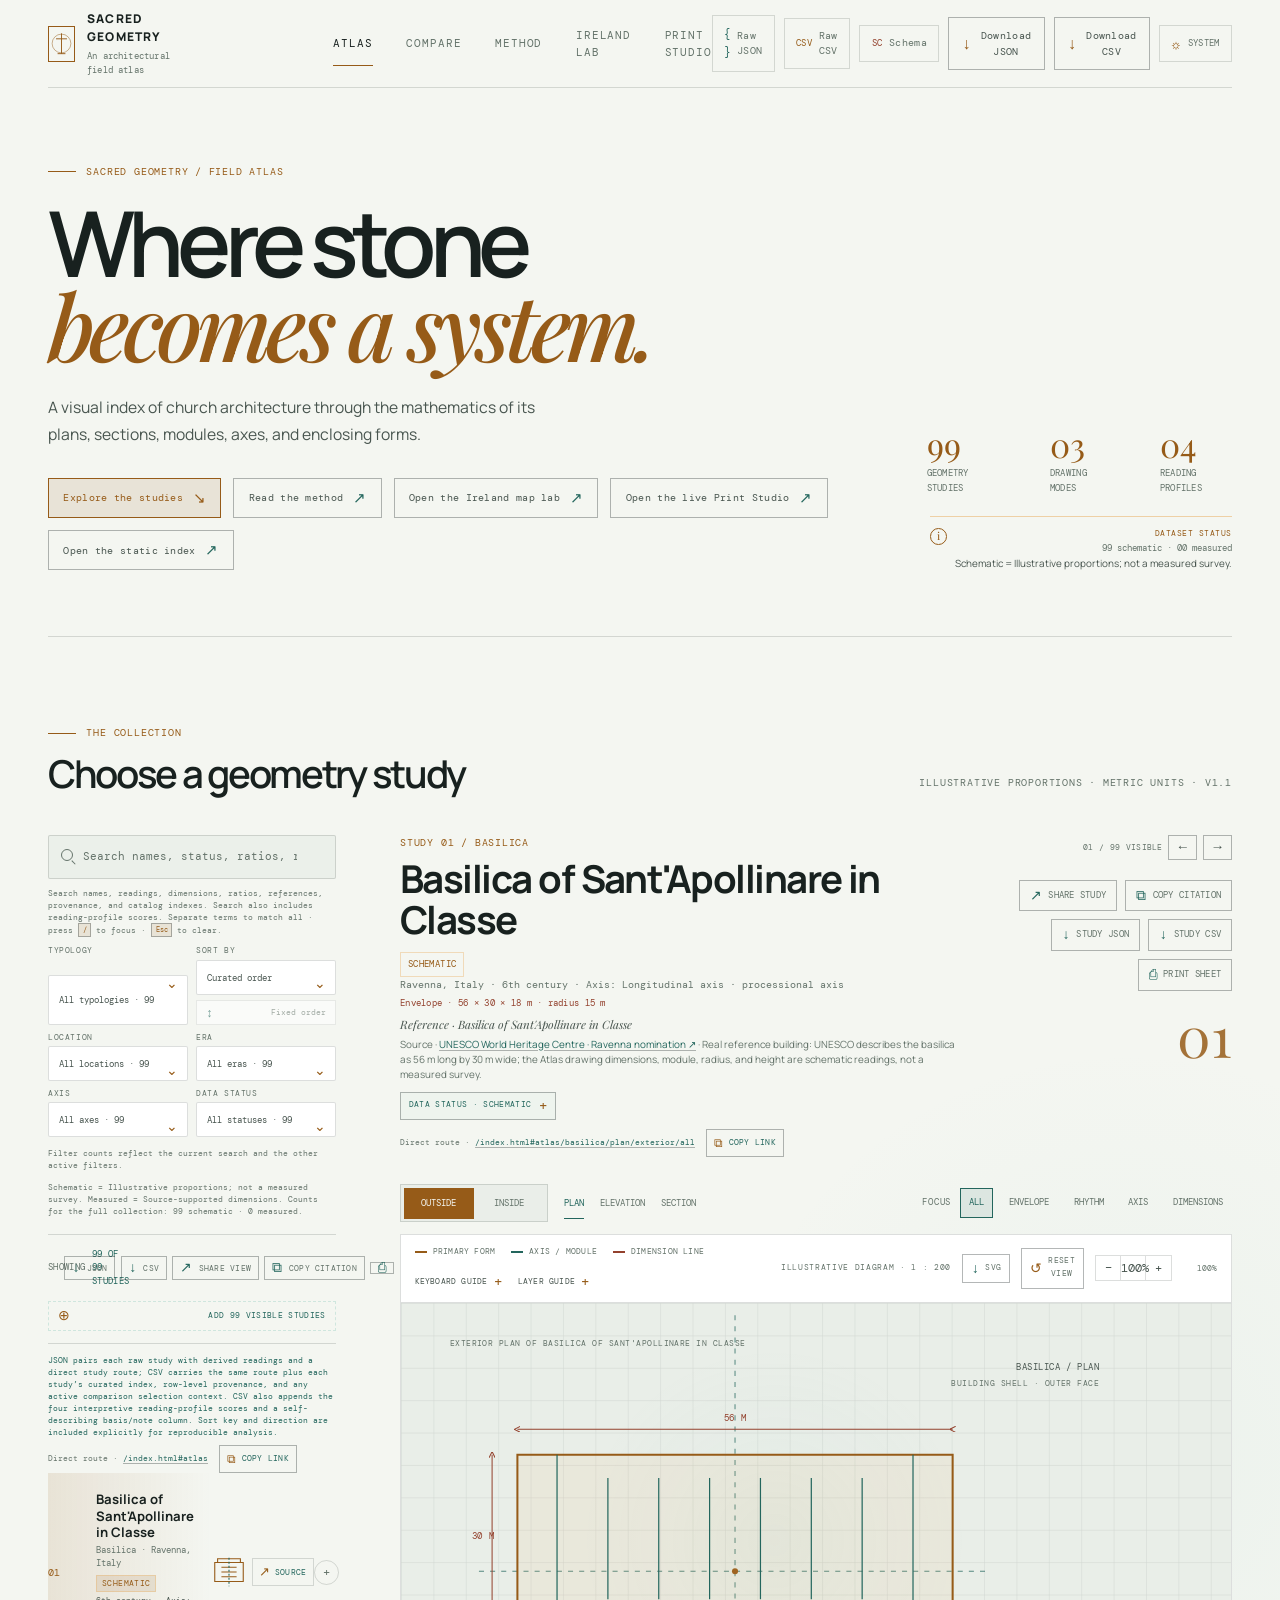
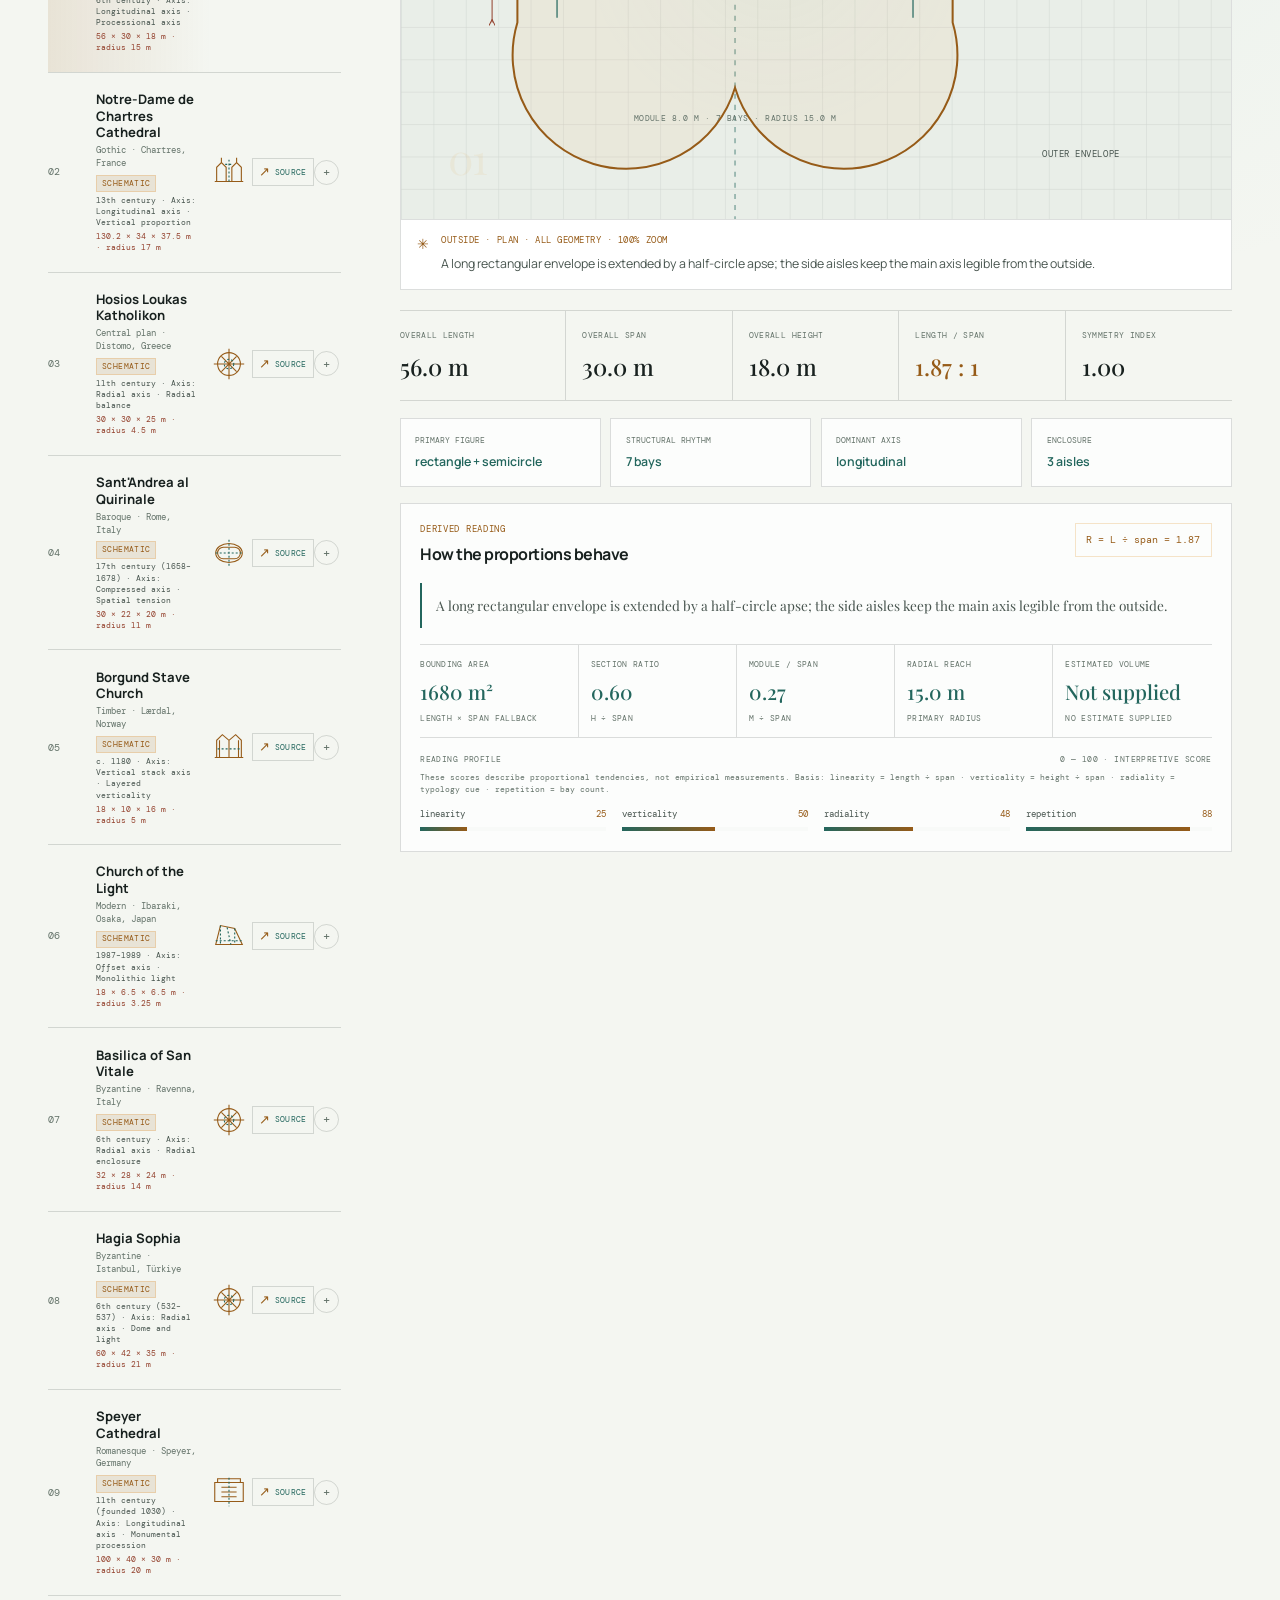
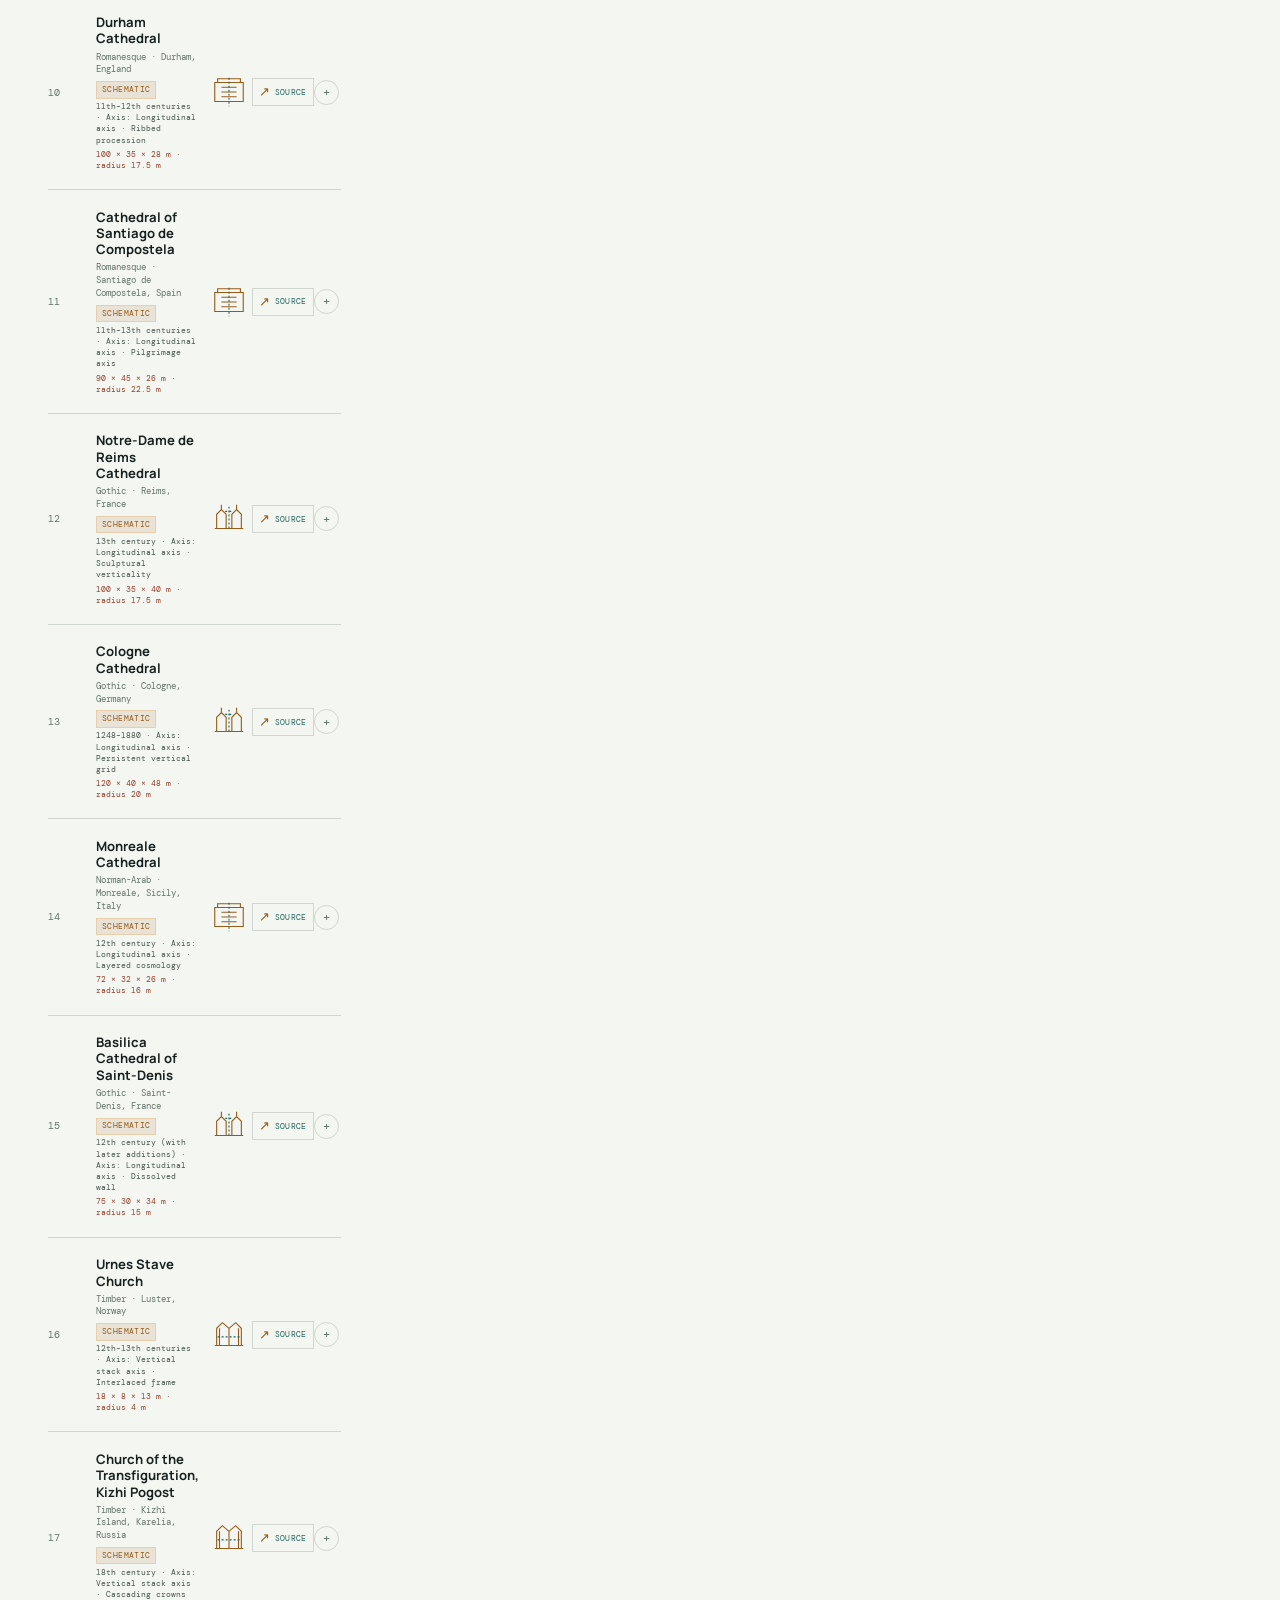
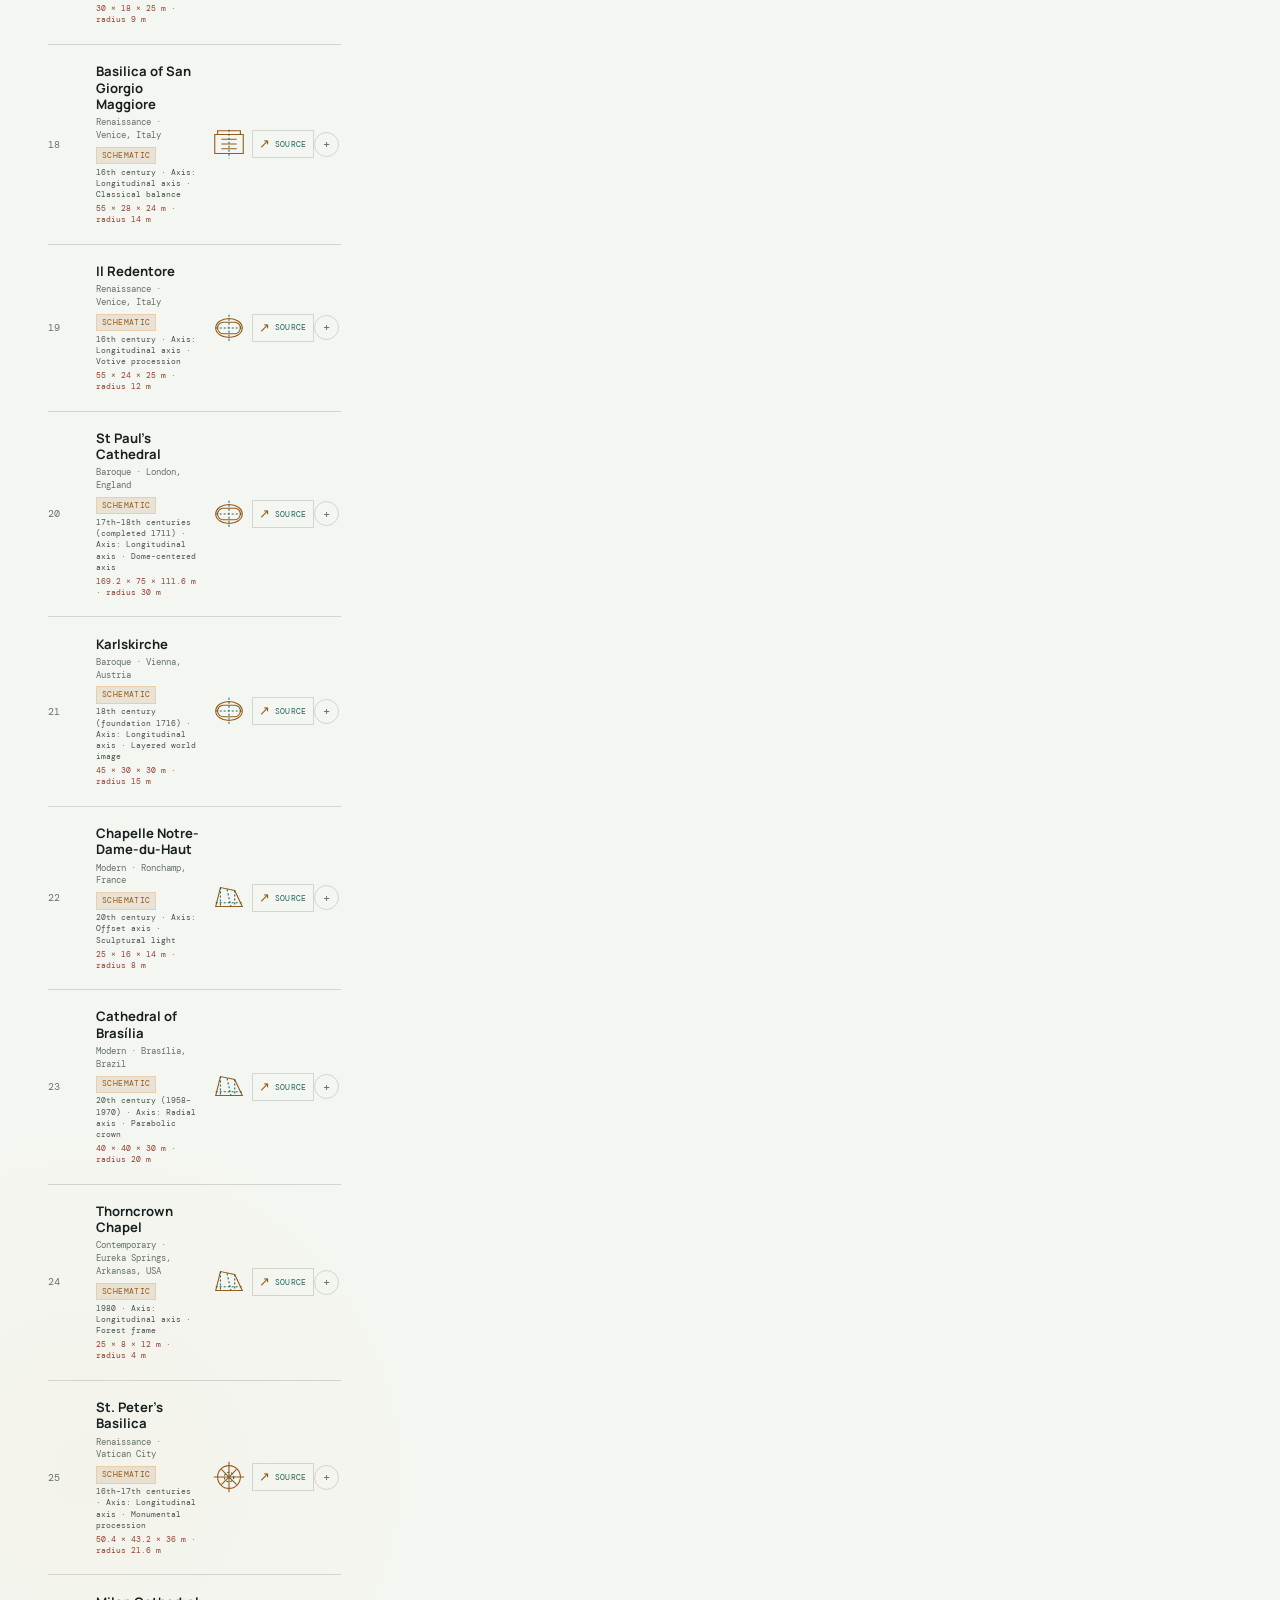
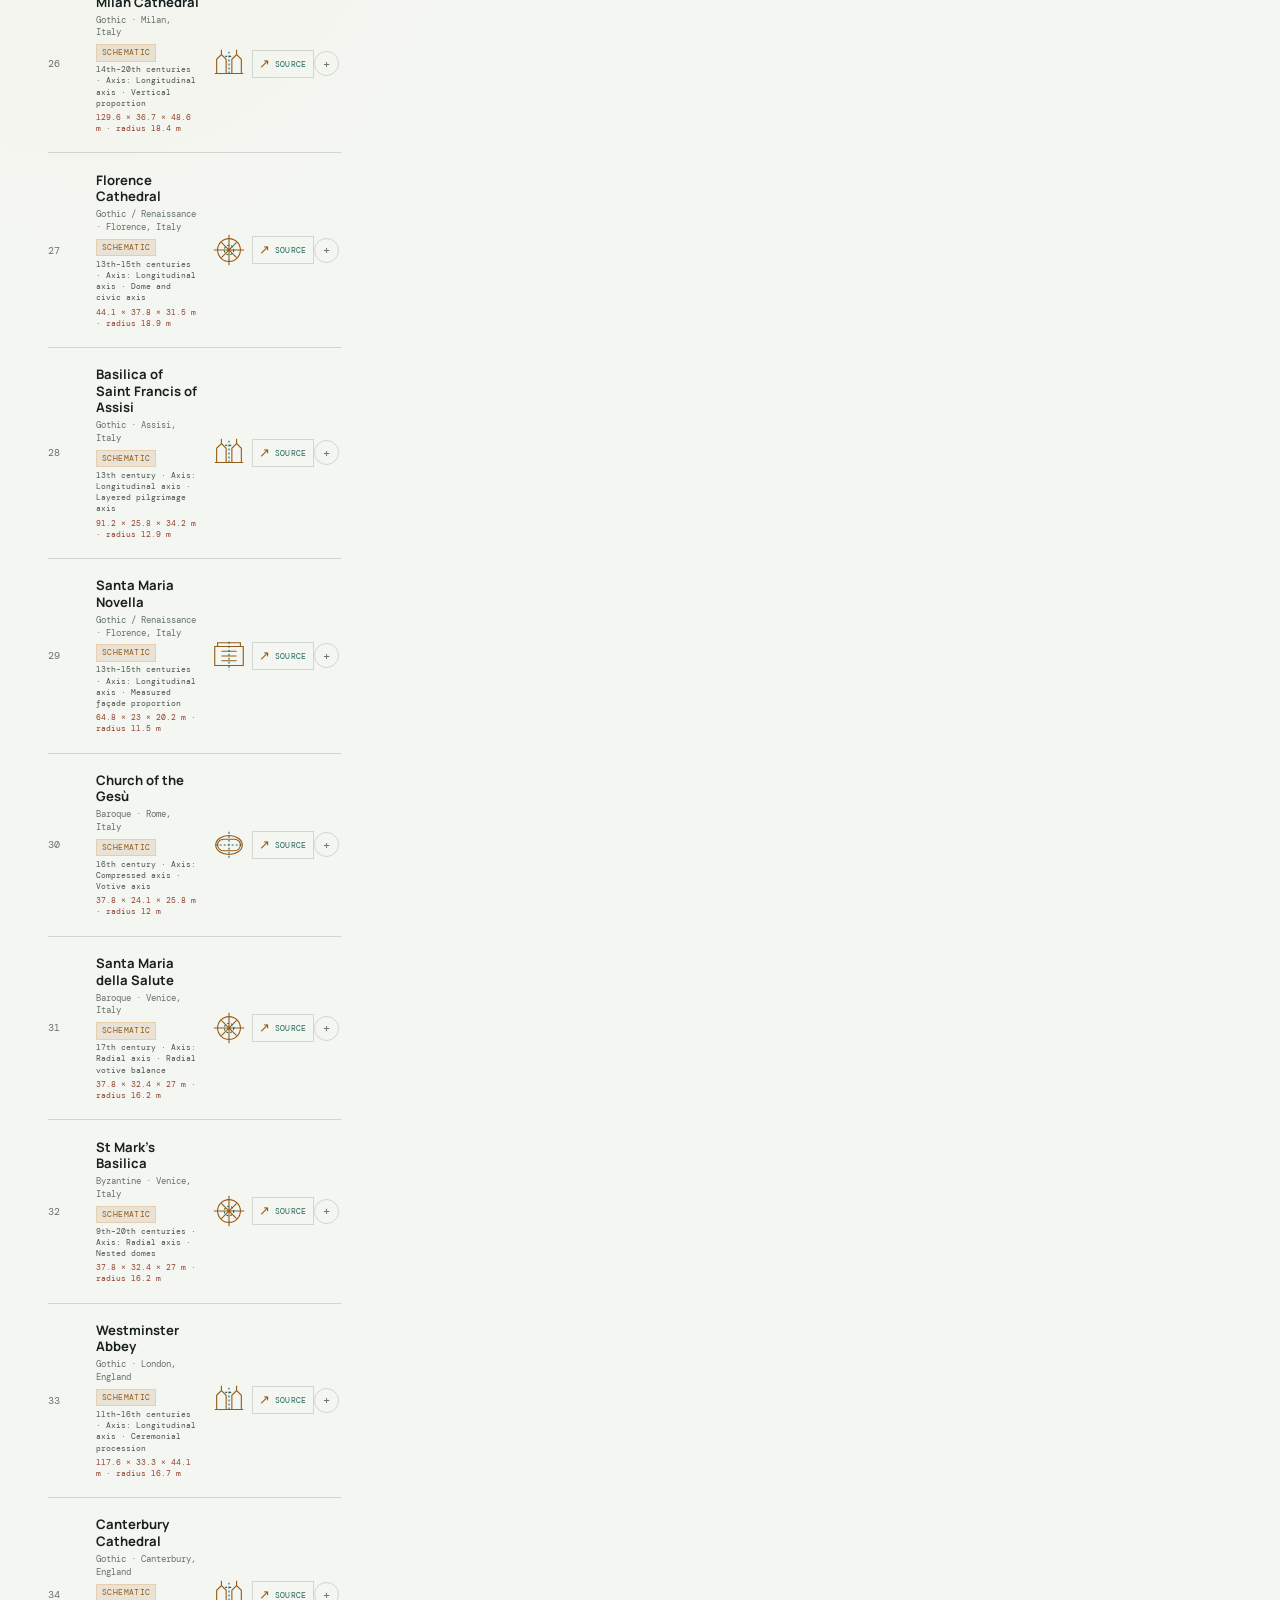
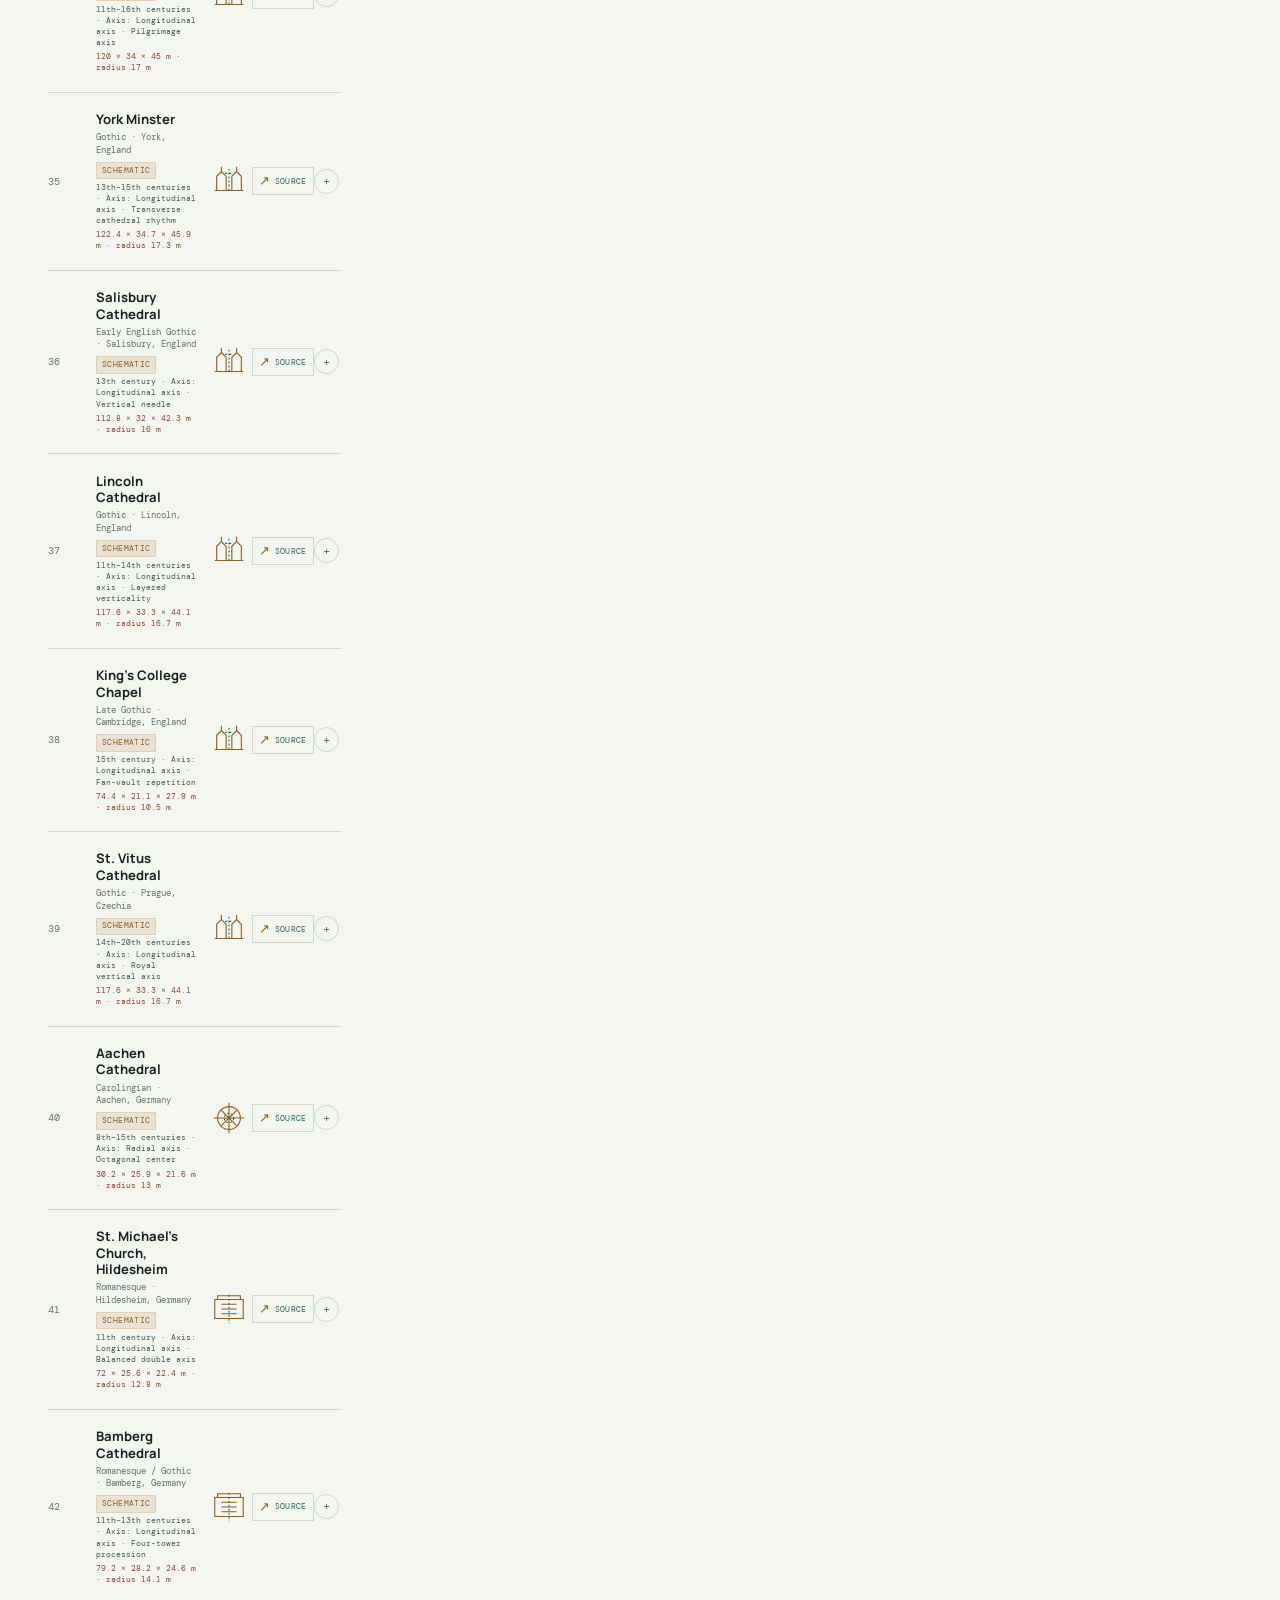
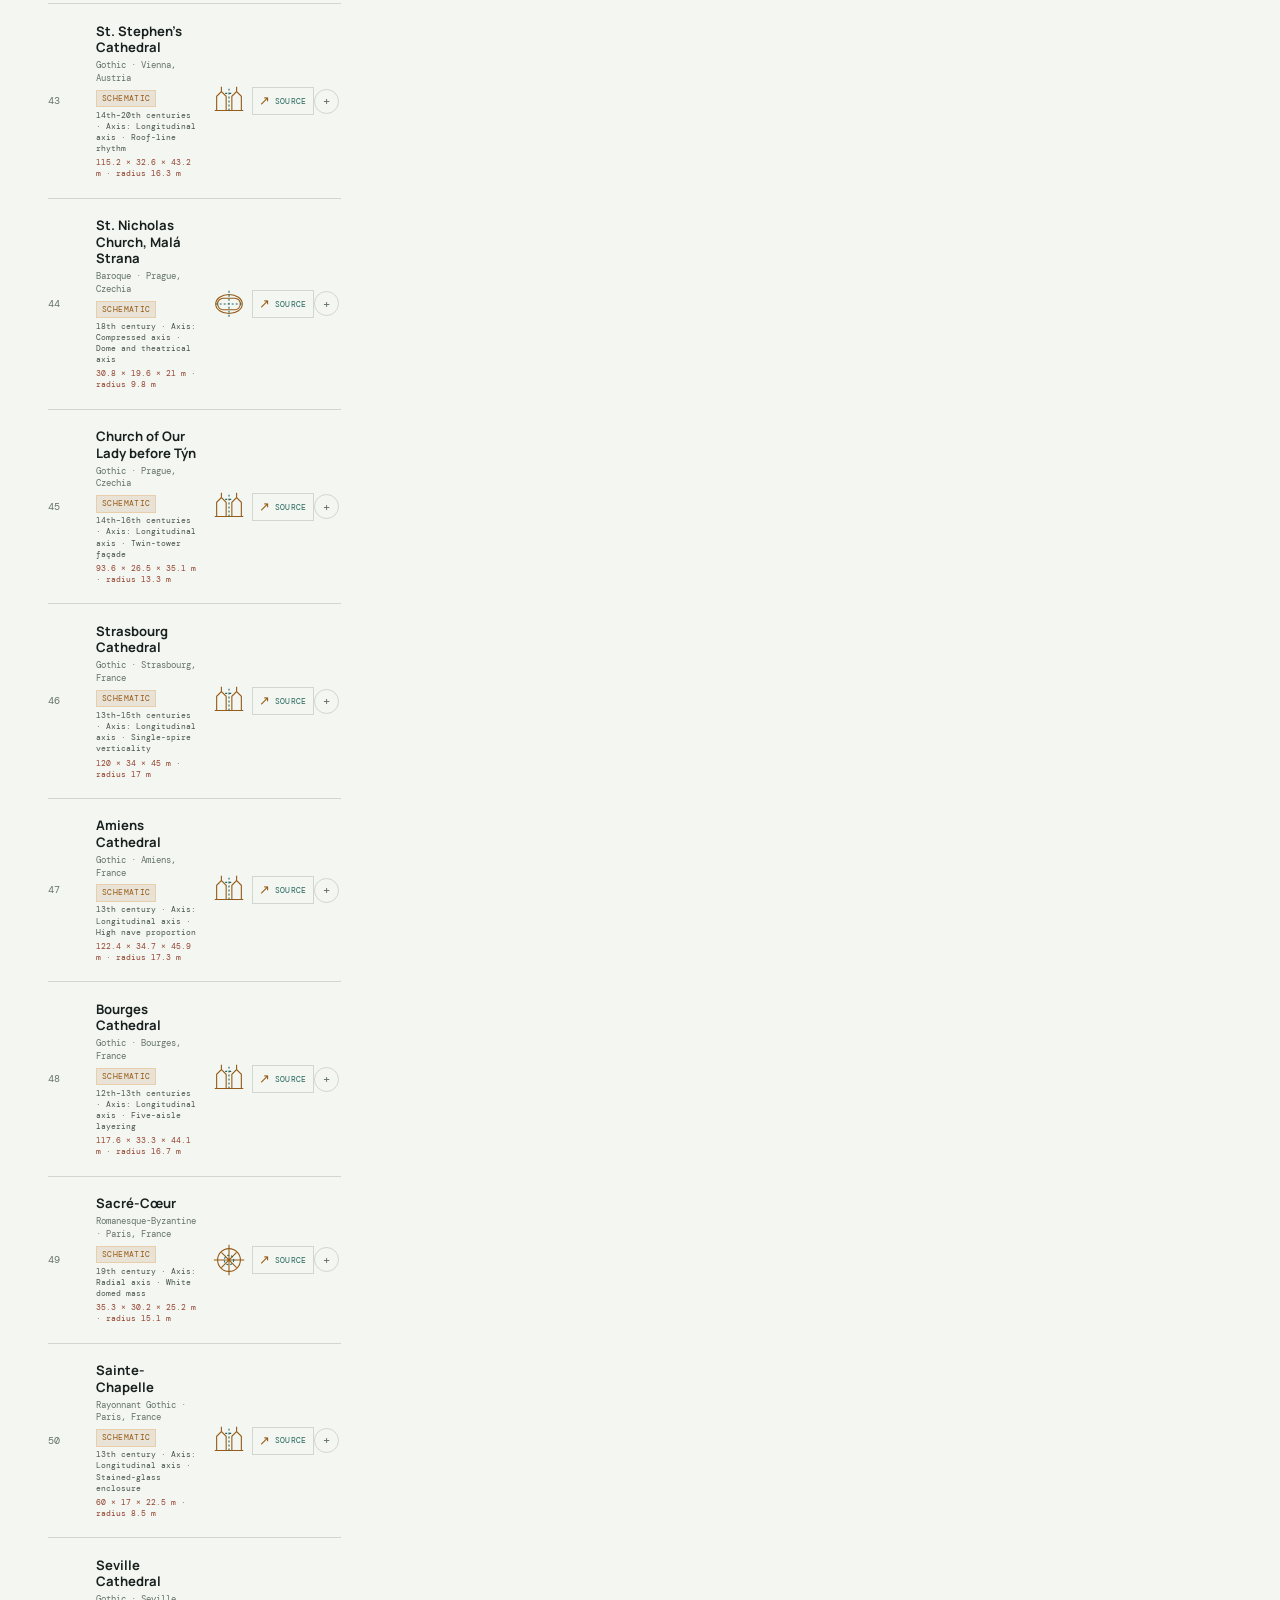
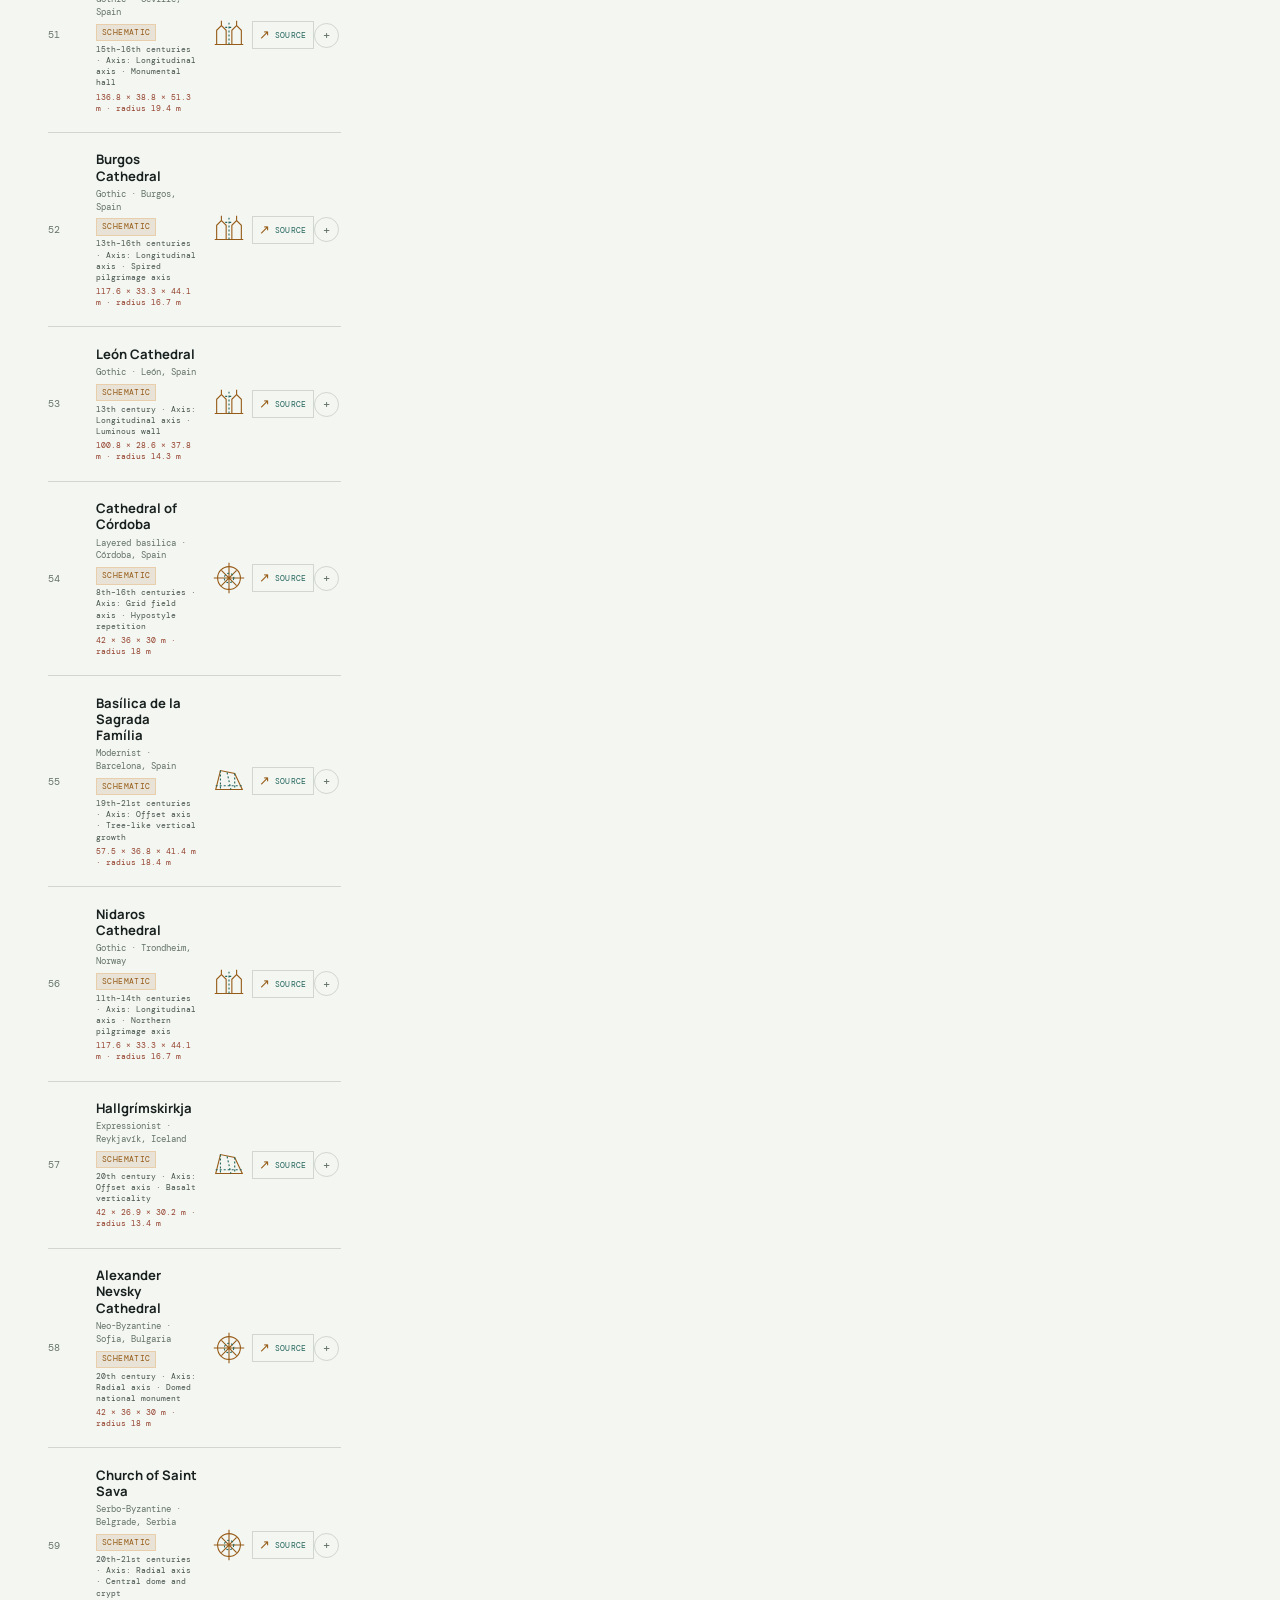
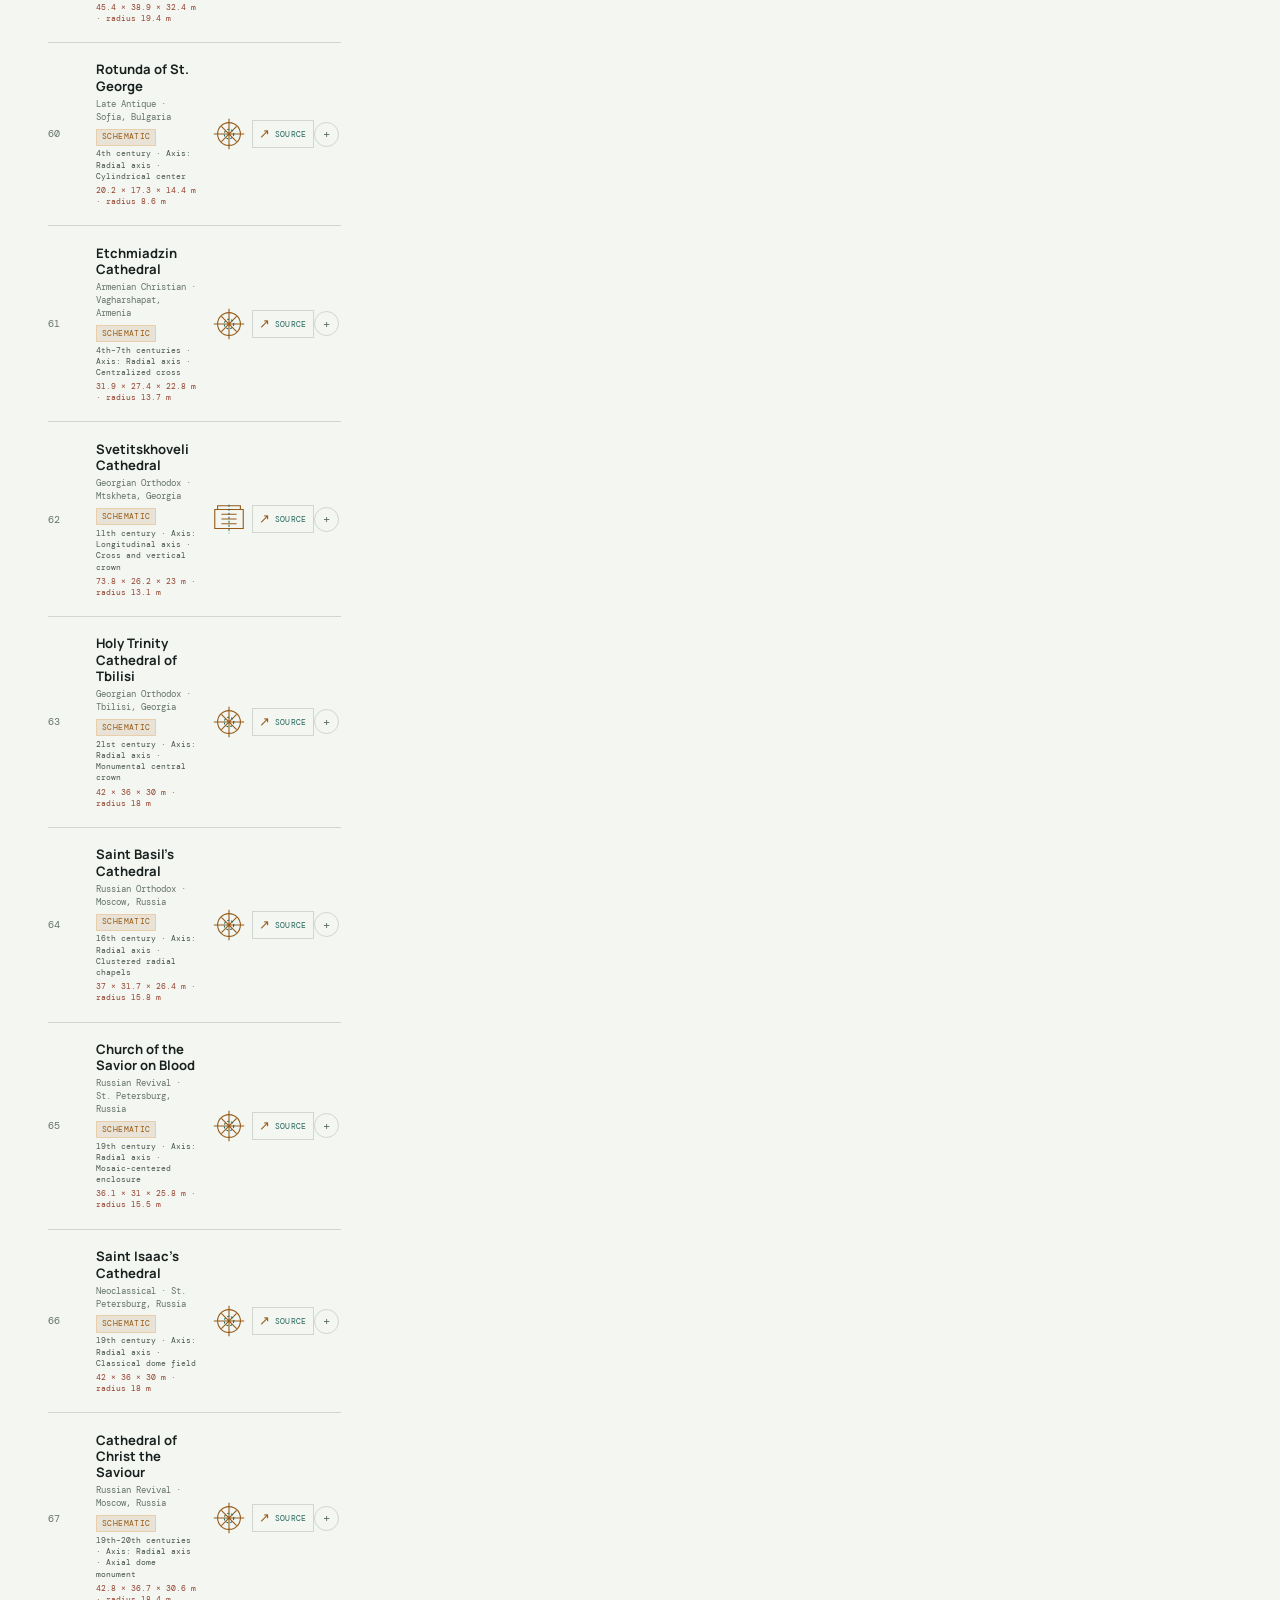
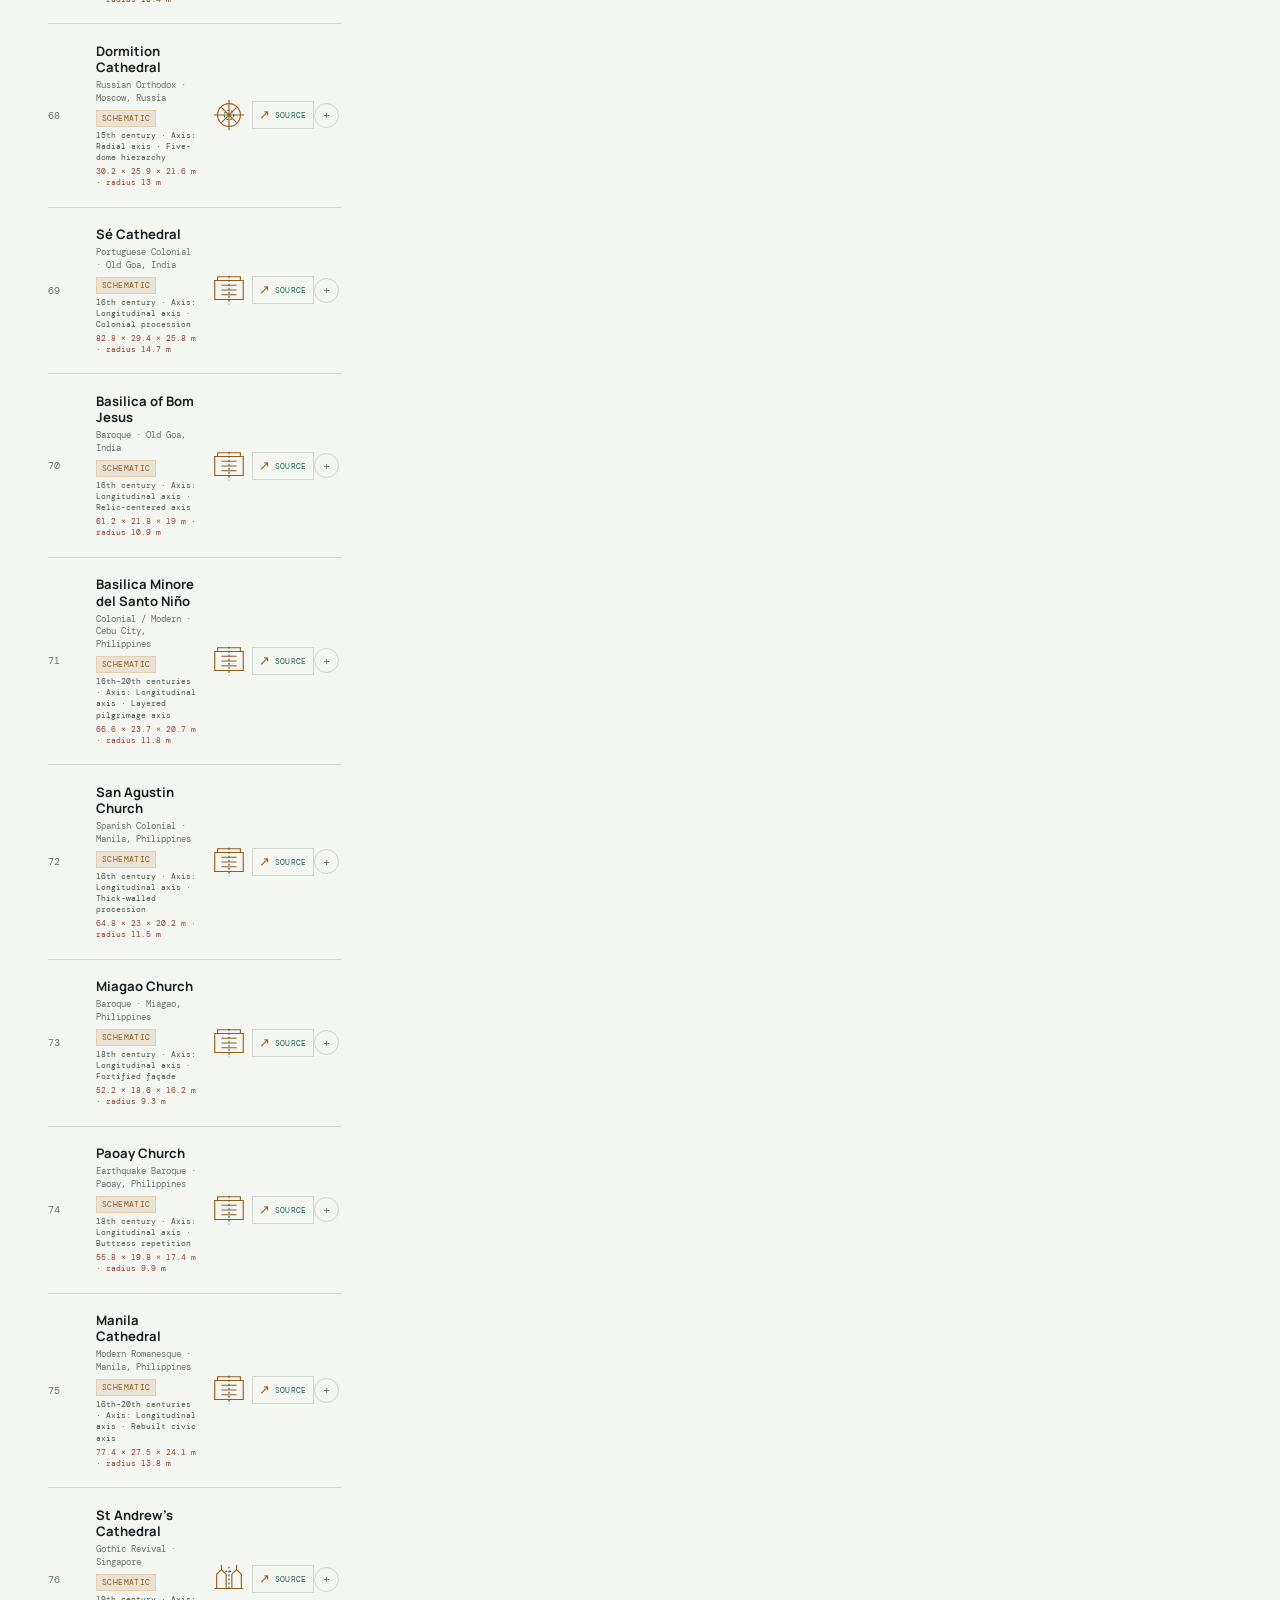
==== commit ee151f38: "Add live atlas print studio and publishing handoff" ====
--- a/index.html
+++ b/index.html
@@ -320,6 +320,8 @@
         <a class="nav-button is-active" data-view="atlas" href="#atlas" aria-controls="atlas" aria-current="page">Atlas</a>
         <a class="nav-button" data-view="compare" href="#compare" aria-controls="compareView"><span>Compare</span><span class="nav-count" id="compareNavCount" aria-hidden="true" hidden></span></a>
         <a class="nav-button" data-view="method" href="#method" aria-controls="methodView">Method</a>
+        <a class="nav-button" href="ireland.html" aria-label="Open the Ireland map design lab">Ireland Lab</a>
+        <a class="nav-button" href="print-studio.html" aria-label="Open the live Print Studio">Print Studio</a>
       </nav>
 
       <div class="header-actions">
@@ -388,6 +390,8 @@
           <div class="hero-actions">
             <a class="hero-action hero-action-primary" href="#atlas">Explore the studies <span aria-hidden="true">↘</span></a>
             <a class="hero-action" data-method-link href="#method">Read the method <span aria-hidden="true">↗</span></a>
+            <a class="hero-action" href="ireland.html">Open the Ireland map lab <span aria-hidden="true">↗</span></a>
+            <a class="hero-action" href="print-studio.html">Open the live Print Studio <span aria-hidden="true">↗</span></a>
             <a class="hero-action" href="static.html">Open the static index <span aria-hidden="true">↗</span></a>
           </div>
         </div>
@@ -1236,6 +1240,8 @@
       </div>
       <nav class="site-footer-links" aria-label="Atlas resources">
         <a href="static.html">Static collection</a>
+        <a href="ireland.html">Ireland map lab</a>
+        <a href="print-studio.html">Print Studio</a>
         <a href="data/geometry.json">JSON</a>
         <a href="data/geometry.csv">CSV</a>
         <a href="data/geometry.schema.json">Schema</a>
